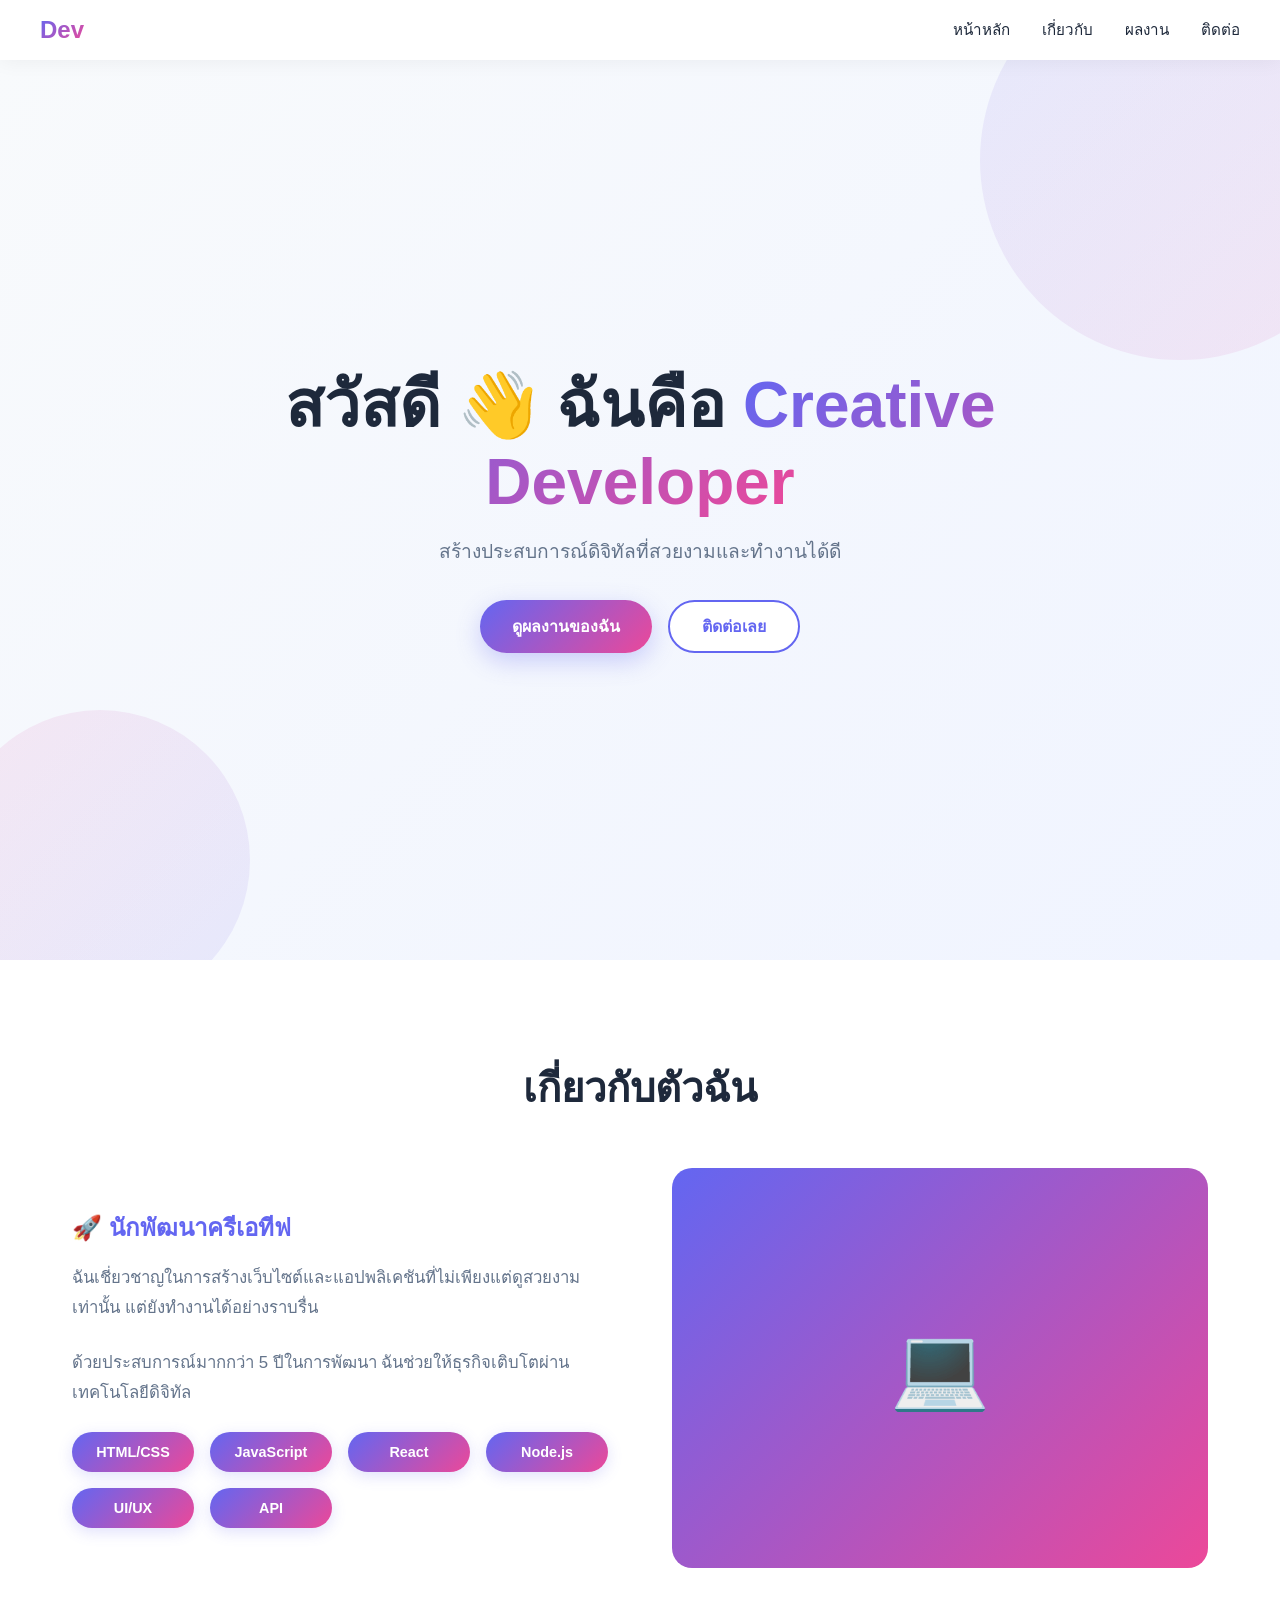
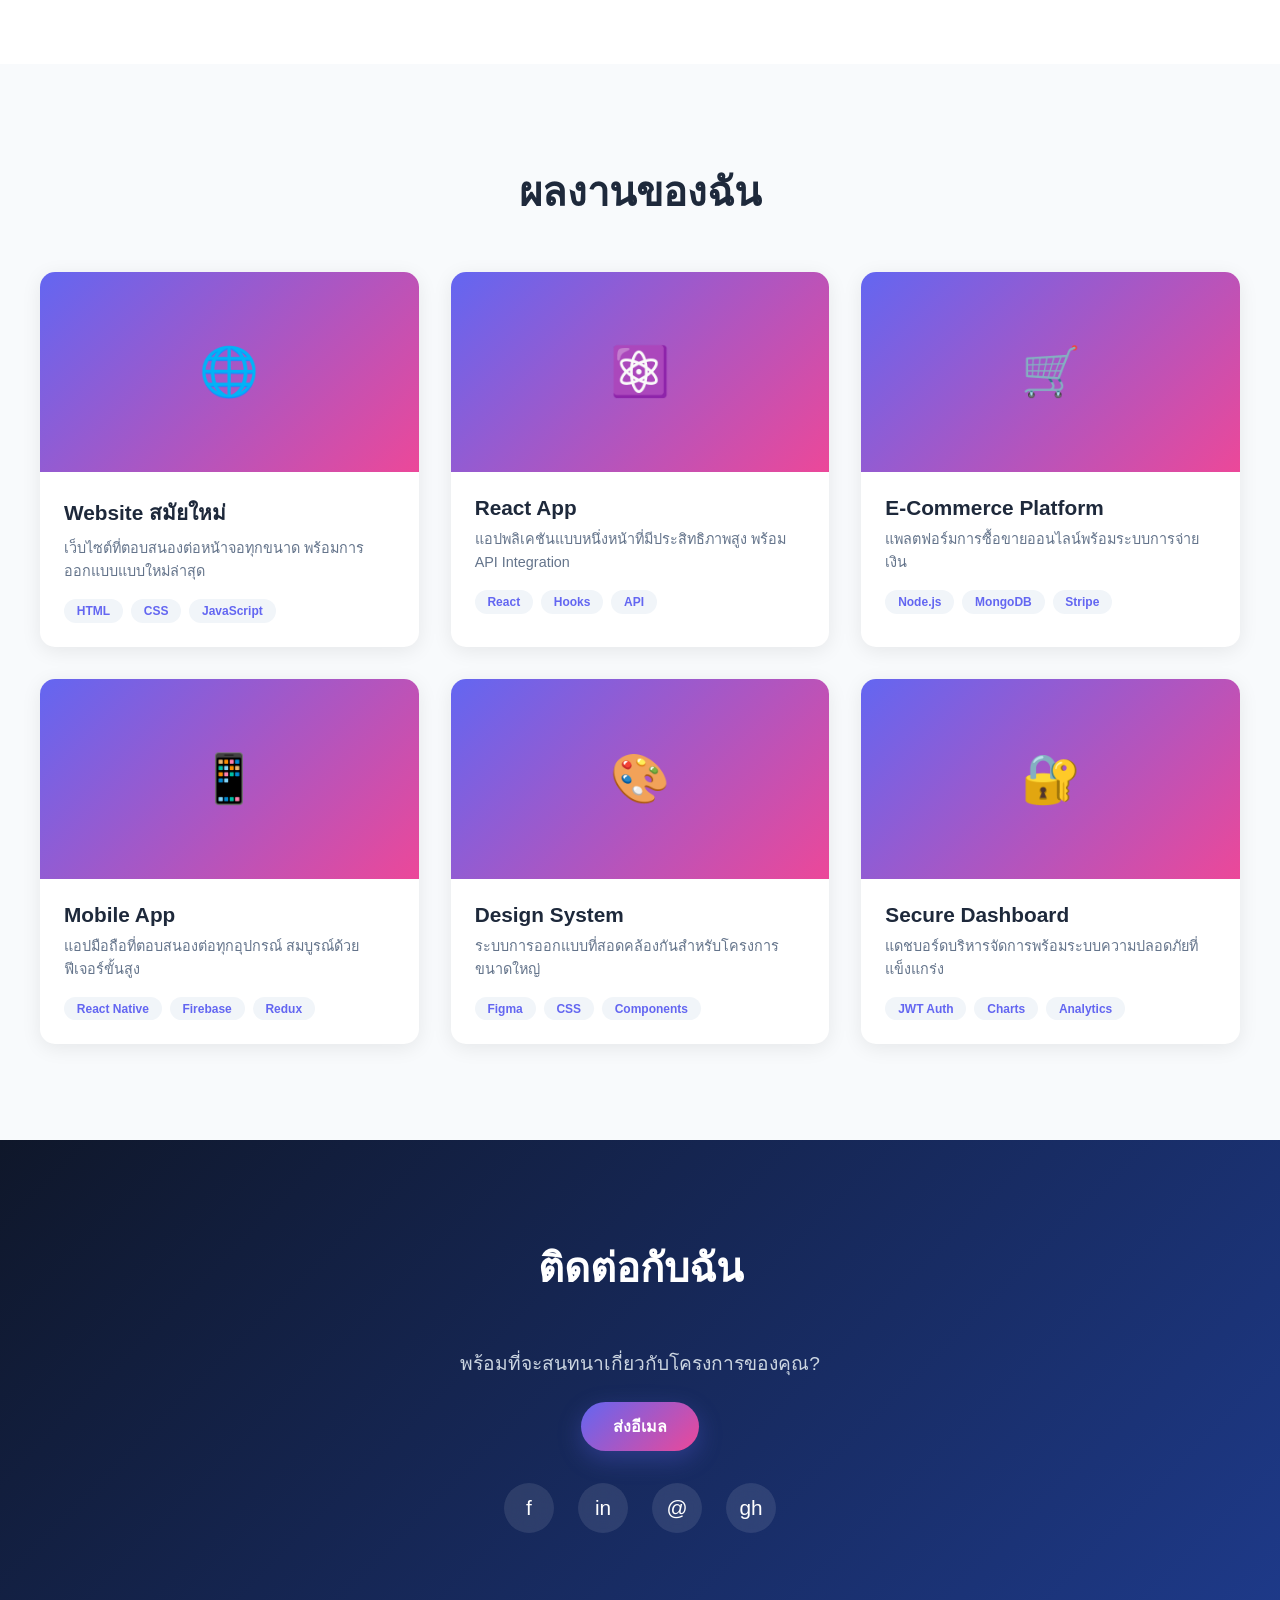
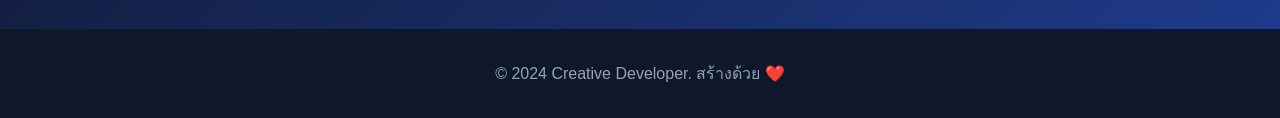
==== index.html @ 754705c6 "Add initial HTML structure for portfolio website" ====
<!DOCTYPE html>
<html lang="th">
<head>
    <meta charset="UTF-8">
    <meta name="viewport" content="width=device-width, initial-scale=1.0">
    <title>Portfolio - Creative Developer</title>
    <style>
        * {
            margin: 0;
            padding: 0;
            box-sizing: border-box;
        }

        :root {
            --primary: #6366f1;
            --secondary: #ec4899;
            --dark: #0f172a;
            --light: #f8fafc;
            --text: #1e293b;
        }

        body {
            font-family: 'Segoe UI', Tahoma, Geneva, Verdana, sans-serif;
            color: var(--text);
            overflow-x: hidden;
        }

        /* Navigation */
        nav {
            position: fixed;
            top: 0;
            width: 100%;
            backdrop-filter: blur(10px);
            background: rgba(255, 255, 255, 0.7);
            z-index: 1000;
            padding: 1rem 2rem;
            box-shadow: 0 2px 20px rgba(0, 0, 0, 0.05);
        }

        nav .container {
            max-width: 1200px;
            margin: 0 auto;
            display: flex;
            justify-content: space-between;
            align-items: center;
        }

        .logo {
            font-size: 1.5rem;
            font-weight: 700;
            background: linear-gradient(135deg, var(--primary), var(--secondary));
            -webkit-background-clip: text;
            -webkit-text-fill-color: transparent;
            background-clip: text;
        }

        .nav-links {
            display: flex;
            gap: 2rem;
            list-style: none;
        }

        .nav-links a {
            text-decoration: none;
            color: var(--text);
            font-size: 0.95rem;
            font-weight: 500;
            transition: color 0.3s;
            position: relative;
        }

        .nav-links a:after {
            content: '';
            position: absolute;
            bottom: -5px;
            left: 0;
            width: 0;
            height: 2px;
            background: var(--primary);
            transition: width 0.3s;
        }

        .nav-links a:hover:after {
            width: 100%;
        }

        .menu-toggle {
            display: none;
            flex-direction: column;
            cursor: pointer;
            gap: 5px;
        }

        .menu-toggle span {
            width: 25px;
            height: 3px;
            background: var(--text);
            border-radius: 2px;
            transition: 0.3s;
        }

        /* Hero Section */
        .hero {
            margin-top: 60px;
            min-height: 100vh;
            display: flex;
            align-items: center;
            justify-content: center;
            background: linear-gradient(135deg, var(--light) 0%, #f0f4ff 100%);
            position: relative;
            overflow: hidden;
        }

        .hero::before {
            content: '';
            position: absolute;
            width: 400px;
            height: 400px;
            background: linear-gradient(135deg, var(--primary), var(--secondary));
            border-radius: 50%;
            top: -100px;
            right: -100px;
            opacity: 0.1;
            animation: float 6s ease-in-out infinite;
        }

        .hero::after {
            content: '';
            position: absolute;
            width: 300px;
            height: 300px;
            background: linear-gradient(135deg, var(--secondary), var(--primary));
            border-radius: 50%;
            bottom: -50px;
            left: -50px;
            opacity: 0.1;
            animation: float 8s ease-in-out infinite reverse;
        }

        .hero-content {
            position: relative;
            z-index: 2;
            text-align: center;
            max-width: 800px;
            padding: 2rem;
        }

        .hero h1 {
            font-size: clamp(2.5rem, 8vw, 4rem);
            line-height: 1.2;
            margin-bottom: 1rem;
            font-weight: 800;
        }

        .gradient-text {
            background: linear-gradient(135deg, var(--primary), var(--secondary));
            -webkit-background-clip: text;
            -webkit-text-fill-color: transparent;
            background-clip: text;
        }

        .hero p {
            font-size: 1.2rem;
            color: #64748b;
            margin-bottom: 2rem;
            line-height: 1.6;
        }

        .cta-buttons {
            display: flex;
            gap: 1rem;
            justify-content: center;
            flex-wrap: wrap;
        }

        .btn {
            padding: 0.75rem 2rem;
            border: none;
            border-radius: 50px;
            font-size: 1rem;
            font-weight: 600;
            cursor: pointer;
            transition: all 0.3s;
            text-decoration: none;
            display: inline-block;
        }

        .btn-primary {
            background: linear-gradient(135deg, var(--primary), var(--secondary));
            color: white;
            box-shadow: 0 8px 25px rgba(99, 102, 241, 0.3);
        }

        .btn-primary:hover {
            transform: translateY(-3px);
            box-shadow: 0 12px 35px rgba(99, 102, 241, 0.4);
        }

        .btn-secondary {
            background: white;
            color: var(--primary);
            border: 2px solid var(--primary);
        }

        .btn-secondary:hover {
            background: var(--primary);
            color: white;
        }

        @keyframes float {
            0%, 100% { transform: translateY(0px); }
            50% { transform: translateY(30px); }
        }

        /* About Section */
        .about {
            padding: 6rem 2rem;
            max-width: 1200px;
            margin: 0 auto;
        }

        .section-title {
            font-size: 2.5rem;
            font-weight: 800;
            margin-bottom: 3rem;
            text-align: center;
        }

        .about-content {
            display: grid;
            grid-template-columns: 1fr 1fr;
            gap: 4rem;
            align-items: center;
        }

        .about-text h3 {
            font-size: 1.5rem;
            color: var(--primary);
            margin-bottom: 1rem;
        }

        .about-text p {
            color: #64748b;
            line-height: 1.8;
            margin-bottom: 1.5rem;
            font-size: 1.05rem;
        }

        .skills-grid {
            display: grid;
            grid-template-columns: repeat(auto-fit, minmax(120px, 1fr));
            gap: 1rem;
        }

        .skill-tag {
            background: linear-gradient(135deg, var(--primary), var(--secondary));
            color: white;
            padding: 0.75rem 1.5rem;
            border-radius: 50px;
            text-align: center;
            font-size: 0.9rem;
            font-weight: 600;
            box-shadow: 0 4px 15px rgba(99, 102, 241, 0.2);
            transition: transform 0.3s;
        }

        .skill-tag:hover {
            transform: translateY(-5px);
        }

        .about-image {
            width: 100%;
            height: 400px;
            background: linear-gradient(135deg, var(--primary), var(--secondary));
            border-radius: 20px;
            display: flex;
            align-items: center;
            justify-content: center;
            color: white;
            font-size: 5rem;
        }

        /* Portfolio Section */
        .portfolio {
            padding: 6rem 2rem;
            background: var(--light);
        }

        .portfolio .max-width {
            max-width: 1200px;
            margin: 0 auto;
        }

        .portfolio-grid {
            display: grid;
            grid-template-columns: repeat(auto-fit, minmax(300px, 1fr));
            gap: 2rem;
            margin-top: 3rem;
        }

        .portfolio-card {
            background: white;
            border-radius: 15px;
            overflow: hidden;
            box-shadow: 0 4px 20px rgba(0, 0, 0, 0.08);
            transition: all 0.3s;
            cursor: pointer;
        }

        .portfolio-card:hover {
            transform: translateY(-10px);
            box-shadow: 0 15px 40px rgba(0, 0, 0, 0.15);
        }

        .portfolio-image {
            width: 100%;
            height: 200px;
            background: linear-gradient(135deg, var(--primary), var(--secondary));
            display: flex;
            align-items: center;
            justify-content: center;
            color: white;
            font-size: 3rem;
            position: relative;
            overflow: hidden;
        }

        .portfolio-image::after {
            content: '';
            position: absolute;
            inset: 0;
            background: rgba(0, 0, 0, 0);
            transition: background 0.3s;
        }

        .portfolio-card:hover .portfolio-image::after {
            background: rgba(0, 0, 0, 0.2);
        }

        .portfolio-content {
            padding: 1.5rem;
        }

        .portfolio-content h3 {
            font-size: 1.3rem;
            margin-bottom: 0.5rem;
            color: var(--text);
        }

        .portfolio-content p {
            color: #64748b;
            font-size: 0.9rem;
            line-height: 1.6;
        }

        .portfolio-tech {
            display: flex;
            gap: 0.5rem;
            margin-top: 1rem;
            flex-wrap: wrap;
        }

        .tech-badge {
            background: #f1f5f9;
            color: var(--primary);
            padding: 0.3rem 0.8rem;
            border-radius: 20px;
            font-size: 0.75rem;
            font-weight: 600;
        }

        /* Contact Section */
        .contact {
            padding: 6rem 2rem;
            text-align: center;
            background: linear-gradient(135deg, var(--dark), #1e3a8a);
            color: white;
        }

        .contact .max-width {
            max-width: 1200px;
            margin: 0 auto;
        }

        .contact p {
            font-size: 1.2rem;
            margin: 1.5rem 0;
            color: #cbd5e1;
        }

        .social-links {
            display: flex;
            justify-content: center;
            gap: 1.5rem;
            margin-top: 2rem;
        }

        .social-link {
            width: 50px;
            height: 50px;
            border-radius: 50%;
            background: rgba(255, 255, 255, 0.1);
            display: flex;
            align-items: center;
            justify-content: center;
            text-decoration: none;
            color: white;
            font-size: 1.3rem;
            transition: all 0.3s;
            backdrop-filter: blur(10px);
        }

        .social-link:hover {
            background: var(--primary);
            transform: translateY(-5px);
        }

        /* Footer */
        footer {
            background: var(--dark);
            color: #94a3b8;
            text-align: center;
            padding: 2rem;
        }

        /* Responsive */
        @media (max-width: 768px) {
            nav {
                padding: 1rem;
            }

            .nav-links {
                display: none;
                position: absolute;
                top: 60px;
                left: 0;
                right: 0;
                flex-direction: column;
                background: white;
                padding: 2rem;
                gap: 1rem;
            }

            .nav-links.active {
                display: flex;
            }

            .menu-toggle {
                display: flex;
            }

            .hero h1 {
                font-size: 2rem;
            }

            .about-content {
                grid-template-columns: 1fr;
            }

            .about-image {
                height: 300px;
            }

            .skills-grid {
                grid-template-columns: repeat(auto-fit, minmax(100px, 1fr));
            }

            .cta-buttons {
                flex-direction: column;
                align-items: center;
            }

            .btn {
                width: 100%;
                max-width: 300px;
            }

            .portfolio-grid {
                grid-template-columns: 1fr;
            }

            .section-title {
                font-size: 1.8rem;
            }
        }
    </style>
</head>
<body>
    <!-- Navigation -->
    <nav>
        <div class="container">
            <div class="logo">Dev</div>
            <ul class="nav-links">
                <li><a href="#home">หน้าหลัก</a></li>
                <li><a href="#about">เกี่ยวกับ</a></li>
                <li><a href="#portfolio">ผลงาน</a></li>
                <li><a href="#contact">ติดต่อ</a></li>
            </ul>
            <div class="menu-toggle">
                <span></span>
                <span></span>
                <span></span>
            </div>
        </div>
    </nav>

    <!-- Hero Section -->
    <section class="hero" id="home">
        <div class="hero-content">
            <h1>สวัสดี 👋 ฉันคือ <span class="gradient-text">Creative Developer</span></h1>
            <p>สร้างประสบการณ์ดิจิทัลที่สวยงามและทำงานได้ดี</p>
            <div class="cta-buttons">
                <button class="btn btn-primary">ดูผลงานของฉัน</button>
                <button class="btn btn-secondary">ติดต่อเลย</button>
            </div>
        </div>
    </section>

    <!-- About Section -->
    <section class="about" id="about">
        <h2 class="section-title">เกี่ยวกับตัวฉัน</h2>
        <div class="about-content">
            <div class="about-text">
                <h3>🚀 นักพัฒนาครีเอทีฟ</h3>
                <p>ฉันเชี่ยวชาญในการสร้างเว็บไซต์และแอปพลิเคชันที่ไม่เพียงแต่ดูสวยงามเท่านั้น แต่ยังทำงานได้อย่างราบรื่น</p>
                <p>ด้วยประสบการณ์มากกว่า 5 ปีในการพัฒนา ฉันช่วยให้ธุรกิจเติบโตผ่านเทคโนโลยีดิจิทัล</p>
                <div class="skills-grid">
                    <span class="skill-tag">HTML/CSS</span>
                    <span class="skill-tag">JavaScript</span>
                    <span class="skill-tag">React</span>
                    <span class="skill-tag">Node.js</span>
                    <span class="skill-tag">UI/UX</span>
                    <span class="skill-tag">API</span>
                </div>
            </div>
            <div class="about-image">💻</div>
        </div>
    </section>

    <!-- Portfolio Section -->
    <section class="portfolio" id="portfolio">
        <div class="max-width">
            <h2 class="section-title">ผลงานของฉัน</h2>
            <div class="portfolio-grid">
                <div class="portfolio-card">
                    <div class="portfolio-image">🌐</div>
                    <div class="portfolio-content">
                        <h3>Website สมัยใหม่</h3>
                        <p>เว็บไซต์ที่ตอบสนองต่อหน้าจอทุกขนาด พร้อมการออกแบบแบบใหม่ล่าสุด</p>
                        <div class="portfolio-tech">
                            <span class="tech-badge">HTML</span>
                            <span class="tech-badge">CSS</span>
                            <span class="tech-badge">JavaScript</span>
                        </div>
                    </div>
                </div>

                <div class="portfolio-card">
                    <div class="portfolio-image">⚛️</div>
                    <div class="portfolio-content">
                        <h3>React App</h3>
                        <p>แอปพลิเคชันแบบหนึ่งหน้าที่มีประสิทธิภาพสูง พร้อม API Integration</p>
                        <div class="portfolio-tech">
                            <span class="tech-badge">React</span>
                            <span class="tech-badge">Hooks</span>
                            <span class="tech-badge">API</span>
                        </div>
                    </div>
                </div>

                <div class="portfolio-card">
                    <div class="portfolio-image">🛒</div>
                    <div class="portfolio-content">
                        <h3>E-Commerce Platform</h3>
                        <p>แพลตฟอร์มการซื้อขายออนไลน์พร้อมระบบการจ่ายเงิน</p>
                        <div class="portfolio-tech">
                            <span class="tech-badge">Node.js</span>
                            <span class="tech-badge">MongoDB</span>
                            <span class="tech-badge">Stripe</span>
                        </div>
                    </div>
                </div>

                <div class="portfolio-card">
                    <div class="portfolio-image">📱</div>
                    <div class="portfolio-content">
                        <h3>Mobile App</h3>
                        <p>แอปมือถือที่ตอบสนองต่อทุกอุปกรณ์ สมบูรณ์ด้วยฟีเจอร์ขั้นสูง</p>
                        <div class="portfolio-tech">
                            <span class="tech-badge">React Native</span>
                            <span class="tech-badge">Firebase</span>
                            <span class="tech-badge">Redux</span>
                        </div>
                    </div>
                </div>

                <div class="portfolio-card">
                    <div class="portfolio-image">🎨</div>
                    <div class="portfolio-content">
                        <h3>Design System</h3>
                        <p>ระบบการออกแบบที่สอดคล้องกันสำหรับโครงการขนาดใหญ่</p>
                        <div class="portfolio-tech">
                            <span class="tech-badge">Figma</span>
                            <span class="tech-badge">CSS</span>
                            <span class="tech-badge">Components</span>
                        </div>
                    </div>
                </div>

                <div class="portfolio-card">
                    <div class="portfolio-image">🔐</div>
                    <div class="portfolio-content">
                        <h3>Secure Dashboard</h3>
                        <p>แดชบอร์ดบริหารจัดการพร้อมระบบความปลอดภัยที่แข็งแกร่ง</p>
                        <div class="portfolio-tech">
                            <span class="tech-badge">JWT Auth</span>
                            <span class="tech-badge">Charts</span>
                            <span class="tech-badge">Analytics</span>
                        </div>
                    </div>
                </div>
            </div>
        </div>
    </section>

    <!-- Contact Section -->
    <section class="contact" id="contact">
        <div class="max-width">
            <h2 class="section-title" style="color: white;">ติดต่อกับฉัน</h2>
            <p>พร้อมที่จะสนทนาเกี่ยวกับโครงการของคุณ?</p>
            <button class="btn btn-primary">ส่งอีเมล</button>
            <div class="social-links">
                <a href="#" class="social-link">f</a>
                <a href="#" class="social-link">in</a>
                <a href="#" class="social-link">@</a>
                <a href="#" class="social-link">gh</a>
            </div>
        </div>
    </section>

    <!-- Footer -->
    <footer>
        <p>&copy; 2024 Creative Developer. สร้างด้วย ❤️</p>
    </footer>

    <script>
        const menuToggle = document.querySelector('.menu-toggle');
        const navLinks = document.querySelector('.nav-links');

        menuToggle.addEventListener('click', () => {
            navLinks.classList.toggle('active');
        });

        // Close menu when link clicked
        document.querySelectorAll('.nav-links a').forEach(link => {
            link.addEventListener('click', () => {
                navLinks.classList.remove('active');
            });
        });

        // Smooth scroll
        document.querySelectorAll('a[href^="#"]').forEach(anchor => {
            anchor.addEventListener('click', function (e) {
                e.preventDefault();
                const target = document.querySelector(this.getAttribute('href'));
                if (target) {
                    target.scrollIntoView({ behavior: 'smooth' });
                }
            });
        });

        // Add animation on scroll
        const observerOptions = {
            threshold: 0.1,
            rootMargin: '0px 0px -100px 0px'
        };

        const observer = new IntersectionObserver(function(entries) {
            entries.forEach(entry => {
                if (entry.isIntersecting) {
                    entry.target.style.opacity = '1';
                    entry.target.style.transform = 'translateY(0)';
                }
            });
        }, observerOptions);

        document.querySelectorAll('.portfolio-card, .skill-tag').forEach(el => {
            el.style.opacity = '0';
            el.style.transform = 'translateY(20px)';
            el.style.transition = 'opacity 0.6s ease, transform 0.6s ease';
            observer.observe(el);
        });
    </script>
</body>
</html>
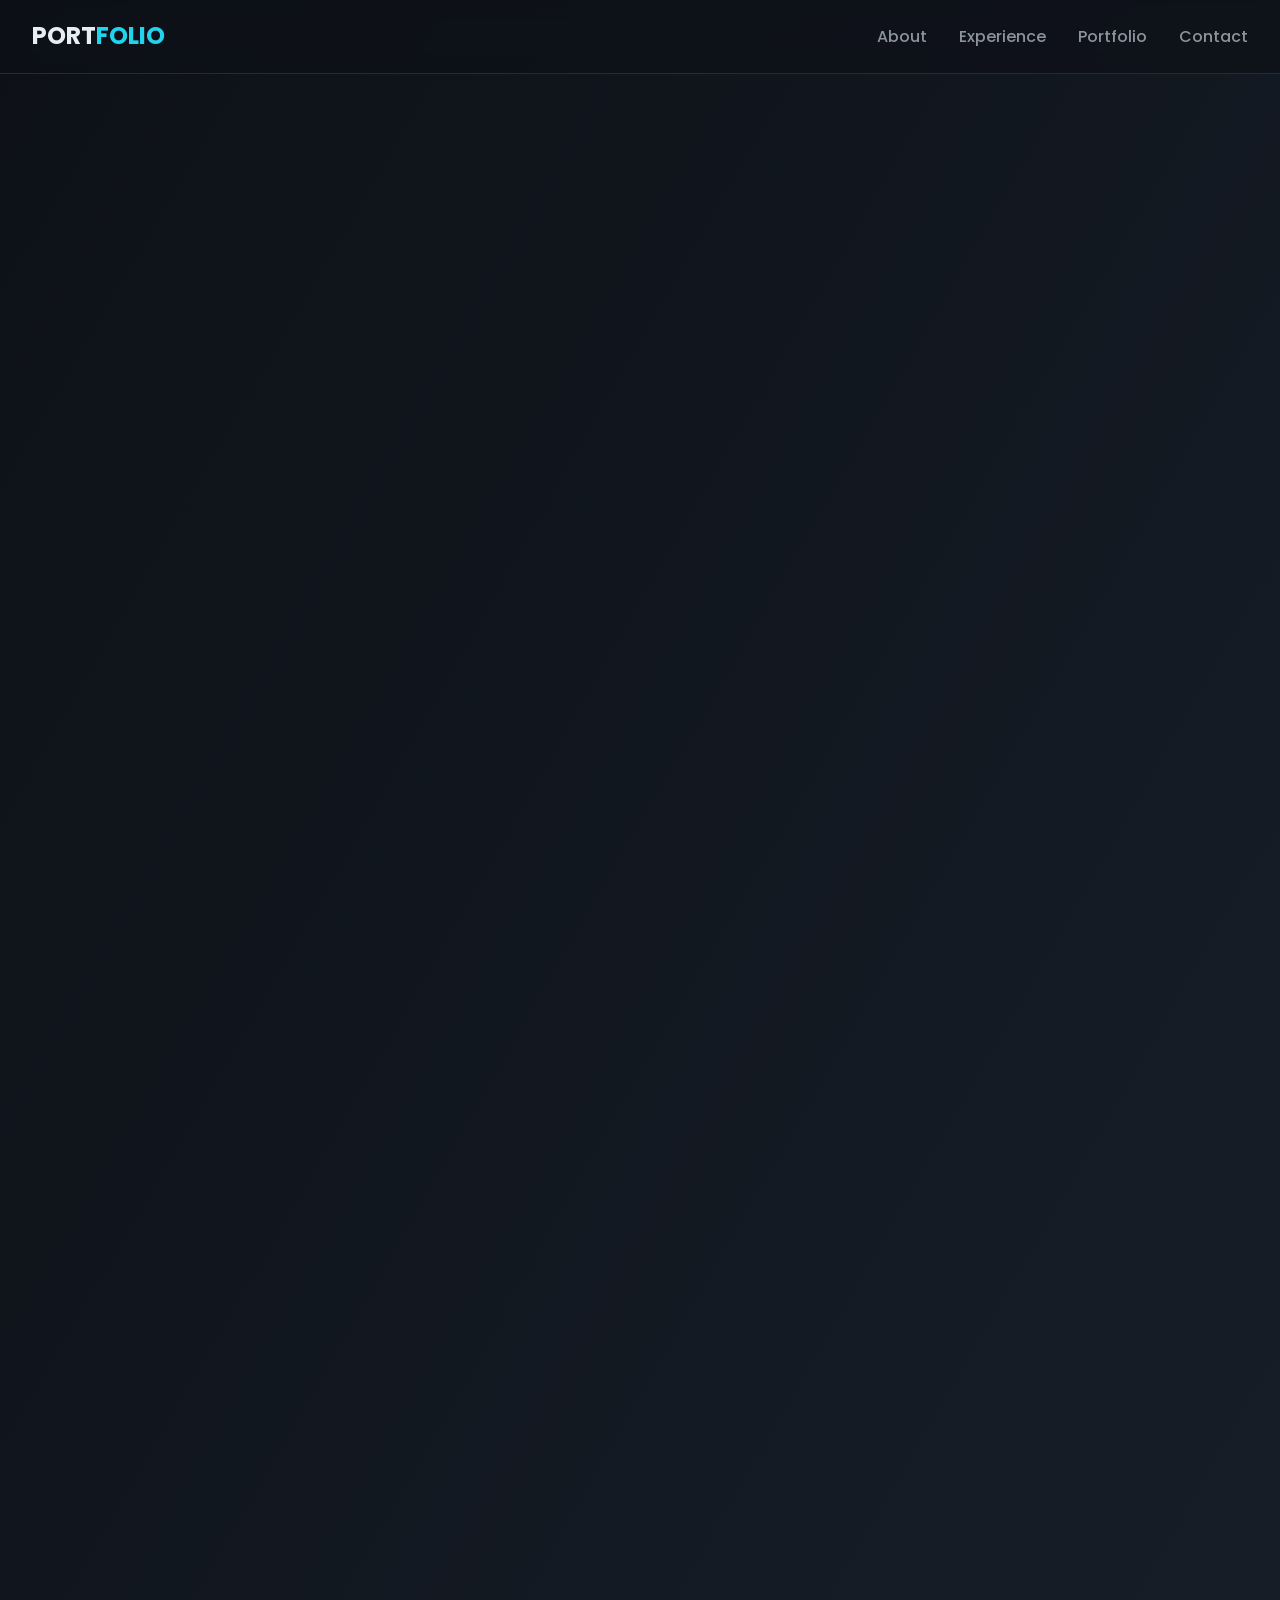
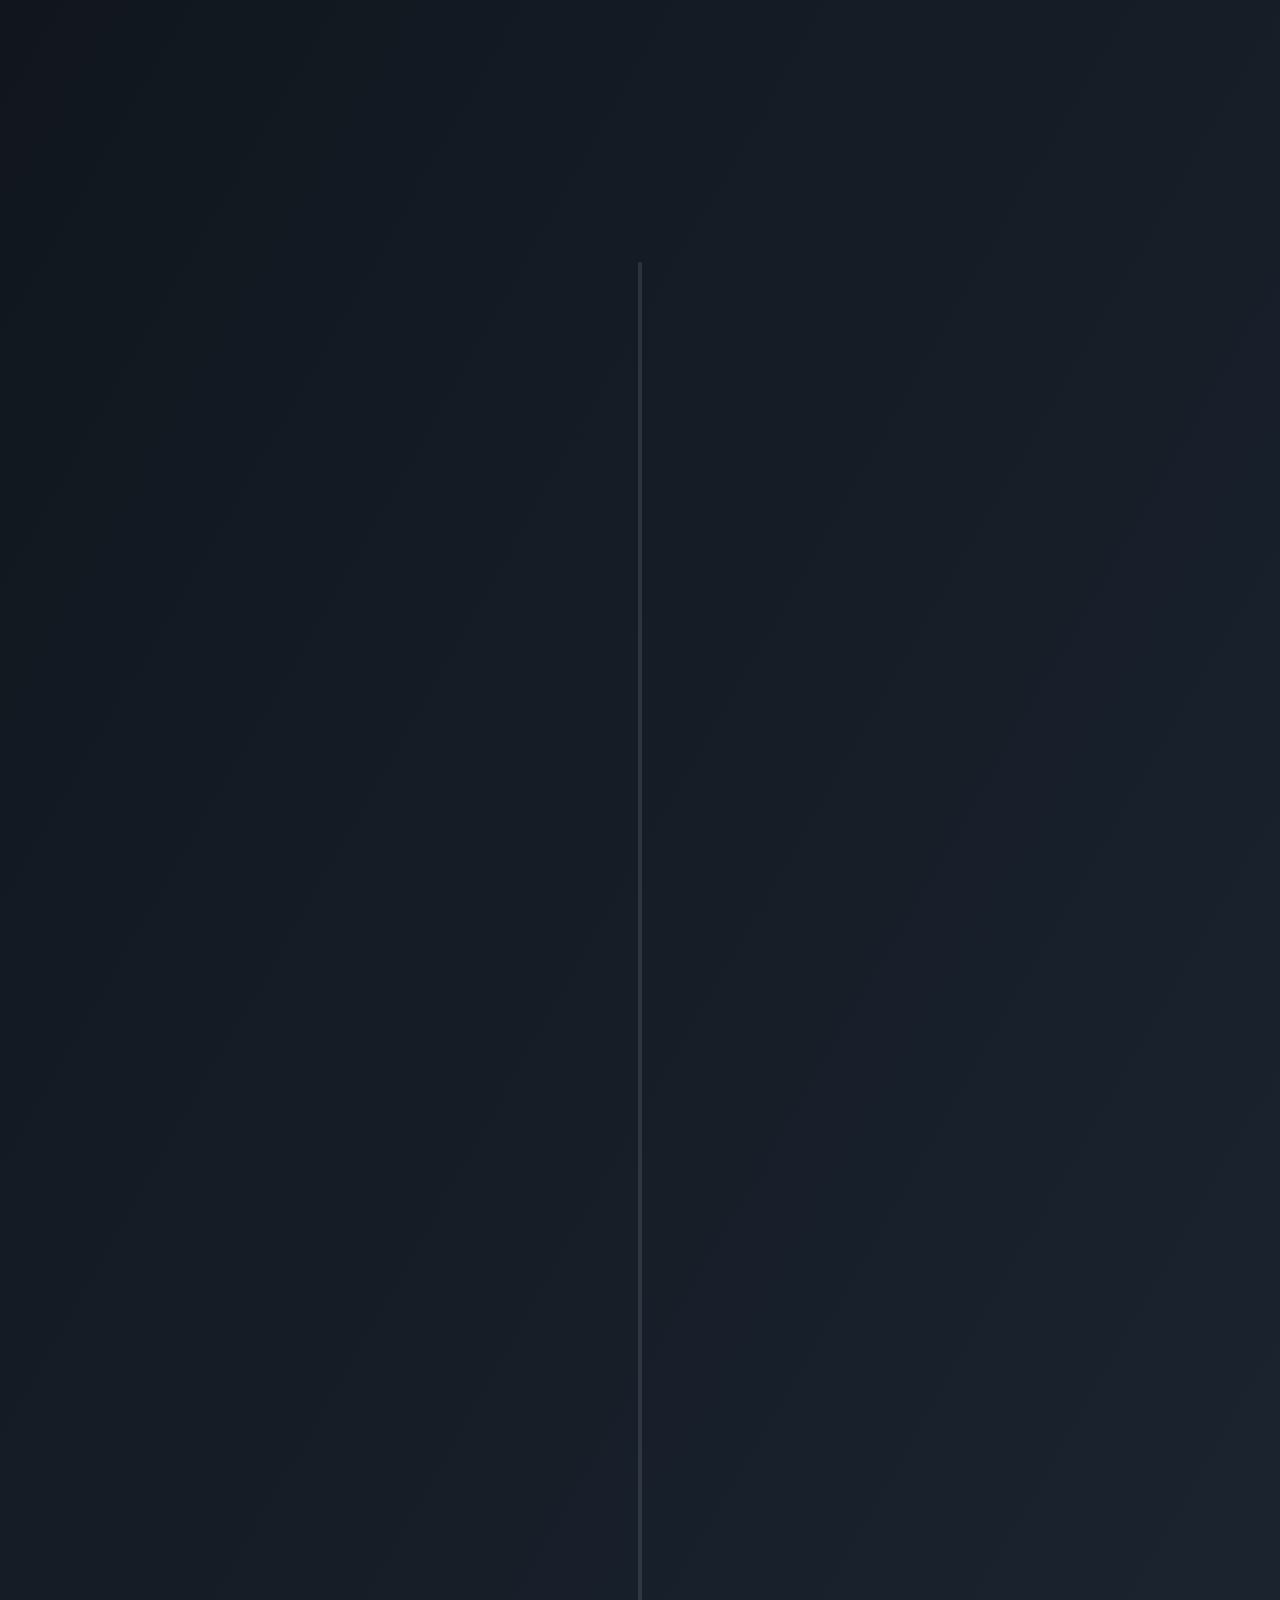
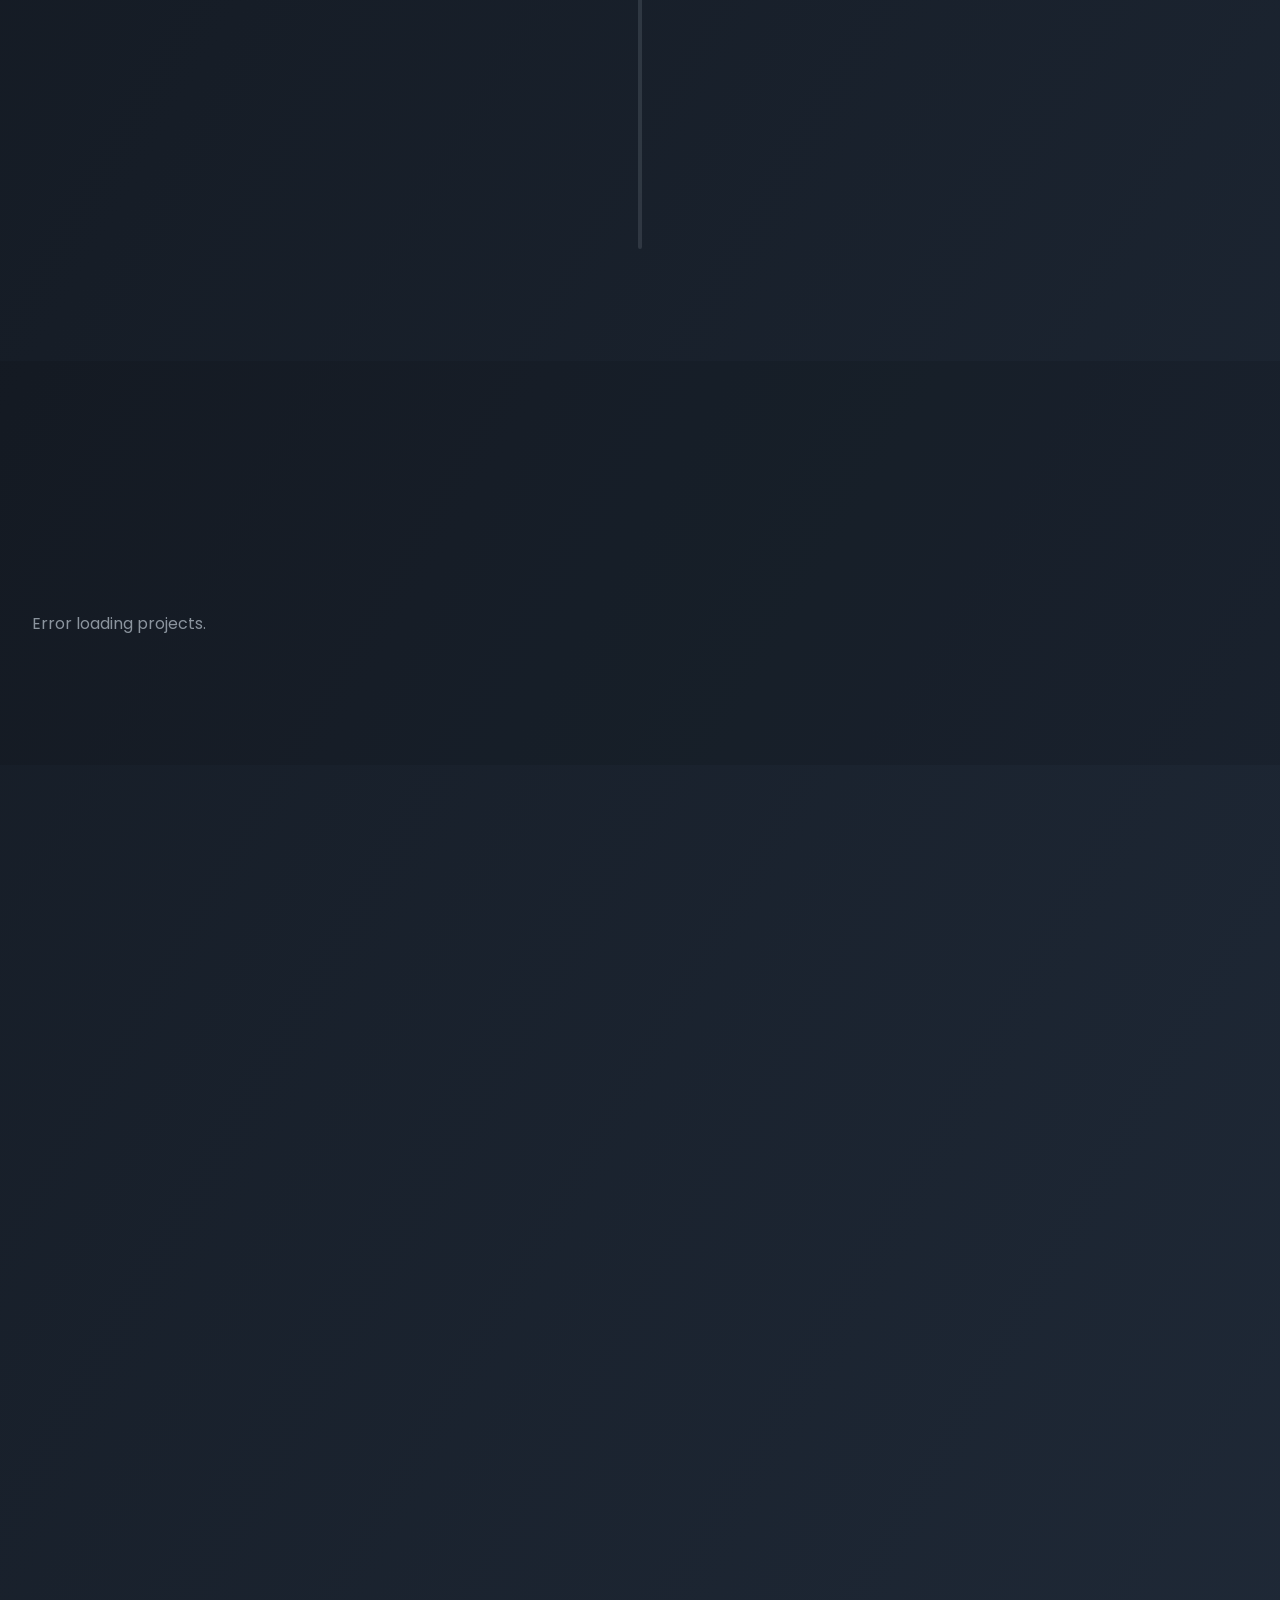
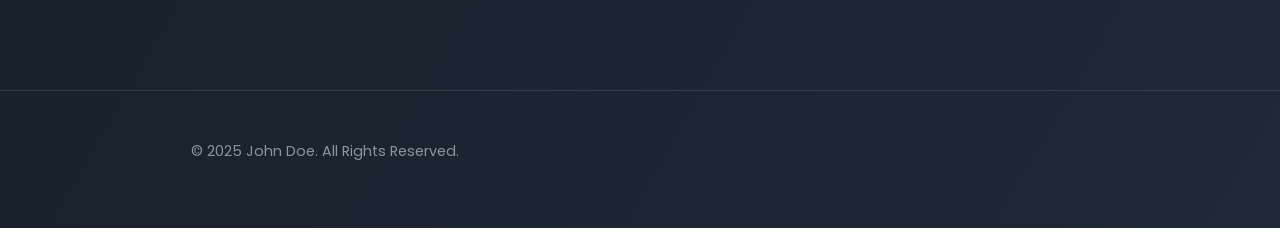
==== commit a060d7cc: "Update print statement from 'Hello' to 'Goodbye'" ====
--- a/index.html
+++ b/index.html
@@ -1,695 +1,983 @@
 <!DOCTYPE html>
-<html lang="th">
+<html lang="en">
+
 <head>
     <meta charset="UTF-8">
     <meta name="viewport" content="width=device-width, initial-scale=1.0">
-    <title>Portfolio - Creative Developer</title>
+    <title>My Portfolio | Advanced</title>
+    <link rel="preconnect" href="https://fonts.googleapis.com">
+    <link rel="preconnect" href="https://fonts.gstatic.com" crossorigin>
+    <link href="https://fonts.googleapis.com/css2?family=Poppins:wght@300;400;500;600;700&display=swap"
+        rel="stylesheet">
+
     <style>
-        * {
+        /* --- CSS Variables for Modern Dark Theme --- */
+        :root {
+            --color-background: #0d1117;
+            --color-text: #e6edf3;
+            --color-primary: #22d3ee;
+            /* Vibrant Cyan */
+            --color-primary-glow: rgba(34, 211, 238, 0.3);
+            --color-secondary: #8b949e;
+            --color-card-bg: rgba(31, 41, 55, 0.4);
+            --color-border: rgba(139, 148, 158, 0.2);
+            --color-shadow: rgba(0, 0, 0, 0.2);
+            --font-family: 'Poppins', sans-serif;
+            --border-radius: 16px;
+            --transition-speed: 0.4s;
+        }
+
+        /* --- Keyframes for Animations --- */
+        @keyframes background-pan {
+            0% {
+                background-position: 0% 50%;
+            }
+
+            50% {
+                background-position: 100% 50%;
+            }
+
+            100% {
+                background-position: 0% 50%;
+            }
+        }
+
+        /* --- Base & Reset --- */
+        *,
+        *::before,
+        *::after {
+            box-sizing: border-box;
             margin: 0;
             padding: 0;
-            box-sizing: border-box;
-        }
-
-        :root {
-            --primary: #6366f1;
-            --secondary: #ec4899;
-            --dark: #0f172a;
-            --light: #f8fafc;
-            --text: #1e293b;
+        }
+
+        html {
+            scroll-behavior: smooth;
         }
 
         body {
-            font-family: 'Segoe UI', Tahoma, Geneva, Verdana, sans-serif;
-            color: var(--text);
-            overflow-x: hidden;
-        }
-
-        /* Navigation */
-        nav {
+            font-family: var(--font-family);
+            background: linear-gradient(300deg, #0d1117, #1f2937, #0d1117);
+            background-size: 200% 200%;
+            animation: background-pan 15s ease infinite;
+            color: var(--color-text);
+            line-height: 1.7;
+        }
+
+        /* --- Layout & Containers --- */
+        .container {
+            max-width: 1280px;
+            margin: 0 auto;
+            padding: 0 2rem;
+        }
+
+        section {
+            padding: 7rem 0;
+            overflow: hidden;
+        }
+
+        /* --- Typography --- */
+        h1,
+        h2,
+        h3 {
+            font-weight: 700;
+            line-height: 1.2;
+            margin-bottom: 1.5rem;
+            letter-spacing: -1px;
+        }
+
+        h1 {
+            font-size: clamp(2.5rem, 5vw, 4.5rem);
+            text-shadow: 0 0 30px var(--color-primary-glow);
+        }
+
+        h2 {
+            font-size: clamp(2rem, 4vw, 3rem);
+            text-align: center;
+            margin-bottom: 5rem;
+        }
+
+        h3 {
+            font-size: 1.4rem;
+            color: var(--color-text);
+        }
+
+        p {
+            margin-bottom: 1rem;
+            color: var(--color-secondary);
+            max-width: 65ch;
+        }
+
+        .section-subtitle {
+            text-align: center;
+            max-width: 600px;
+            margin: -4rem auto 5rem;
+            color: var(--color-secondary);
+        }
+
+        /* --- Navigation Bar --- */
+        .main-nav {
             position: fixed;
             top: 0;
+            left: 0;
             width: 100%;
+            z-index: 100;
+            padding: 1rem 0;
+            background: rgba(13, 17, 23, 0.7);
             backdrop-filter: blur(10px);
-            background: rgba(255, 255, 255, 0.7);
-            z-index: 1000;
-            padding: 1rem 2rem;
-            box-shadow: 0 2px 20px rgba(0, 0, 0, 0.05);
-        }
-
-        nav .container {
-            max-width: 1200px;
-            margin: 0 auto;
+            border-bottom: 1px solid var(--color-border);
+            transition: all var(--transition-speed) ease;
+        }
+
+        .nav-container {
             display: flex;
             justify-content: space-between;
             align-items: center;
-        }
-
-        .logo {
+            max-width: 1280px;
+            margin: 0 auto;
+            padding: 0 2rem;
+        }
+
+        .nav-logo {
+            font-weight: 700;
             font-size: 1.5rem;
-            font-weight: 700;
-            background: linear-gradient(135deg, var(--primary), var(--secondary));
-            -webkit-background-clip: text;
-            -webkit-text-fill-color: transparent;
-            background-clip: text;
+            color: var(--color-text);
+            text-decoration: none;
+        }
+
+        .nav-logo span {
+            color: var(--color-primary);
         }
 
         .nav-links {
             display: flex;
+            list-style: none;
             gap: 2rem;
-            list-style: none;
         }
 
         .nav-links a {
+            color: var(--color-secondary);
             text-decoration: none;
-            color: var(--text);
-            font-size: 0.95rem;
             font-weight: 500;
-            transition: color 0.3s;
             position: relative;
-        }
-
-        .nav-links a:after {
+            transition: color var(--transition-speed) ease;
+        }
+
+        .nav-links a:hover,
+        .nav-links a.active {
+            color: var(--color-primary);
+        }
+
+        .nav-links a::after {
             content: '';
             position: absolute;
             bottom: -5px;
             left: 0;
+            width: 100%;
+            height: 2px;
+            background: var(--color-primary);
+            transform: scaleX(0);
+            transform-origin: right;
+            transition: transform var(--transition-speed) cubic-bezier(0.25, 1, 0.5, 1);
+        }
+
+        .nav-links a.active::after,
+        .nav-links a:hover::after {
+            transform: scaleX(1);
+            transform-origin: left;
+        }
+
+        /* --- Hero Section --- */
+        #hero {
+            padding-top: 12rem;
+            text-align: center;
+            display: flex;
+            flex-direction: column;
+            align-items: center;
+            min-height: 100vh;
+        }
+
+        #hero h1 {
+            color: var(--color-text);
+        }
+
+        #hero h1 span {
+            color: var(--color-primary);
+        }
+
+        #hero .subtitle {
+            font-size: 1.25rem;
+            max-width: 600px;
+            margin: 0 auto;
+            font-weight: 300;
+        }
+
+        /* --- About Section --- */
+        .about-content {
+            display: grid;
+            grid-template-columns: 1fr 2fr;
+            align-items: center;
+            gap: 4rem;
+        }
+
+        .about-image {
+            width: 100%;
+            max-width: 300px;
+            height: 300px;
+            border-radius: 50%;
+            object-fit: cover;
+            border: 5px solid var(--color-border);
+            box-shadow: 0 0 40px var(--color-primary-glow);
+            justify-self: center;
+        }
+
+        .skills-list {
+            margin-top: 2rem;
+            display: flex;
+            flex-wrap: wrap;
+            gap: 1rem;
+        }
+
+        .skill-item {
+            display: flex;
+            align-items: center;
+            gap: 0.5rem;
+            background: var(--color-card-bg);
+            padding: 0.5rem 1rem;
+            border-radius: var(--border-radius);
+            border: 1px solid var(--color-border);
+            font-weight: 500;
+        }
+
+        .skill-item svg {
+            width: 20px;
+            height: 20px;
+            color: var(--color-primary);
+        }
+
+        /* --- Experience Timeline --- */
+        .timeline {
+            position: relative;
+            max-width: 800px;
+            margin: 0 auto;
+        }
+
+        .timeline::after {
+            content: '';
+            position: absolute;
+            width: 4px;
+            background-color: var(--color-border);
+            top: 0;
+            bottom: 0;
+            left: 50%;
+            margin-left: -2px;
+            border-radius: 2px;
+        }
+
+        .timeline-item {
+            padding: 1rem 3rem;
+            position: relative;
+            background-color: inherit;
+            width: 50%;
+        }
+
+        .timeline-item::after {
+            content: '';
+            position: absolute;
+            width: 20px;
+            height: 20px;
+            right: -10px;
+            background-color: var(--color-background);
+            border: 4px solid var(--color-primary);
+            top: 25px;
+            border-radius: 50%;
+            z-index: 1;
+            transition: all var(--transition-speed);
+        }
+
+        .timeline-item.left {
+            left: 0;
+        }
+
+        .timeline-item.right {
+            left: 50%;
+        }
+
+        .timeline-item.left::before {
+            content: " ";
+            height: 0;
+            position: absolute;
+            top: 30px;
             width: 0;
-            height: 2px;
-            background: var(--primary);
-            transition: width 0.3s;
-        }
-
-        .nav-links a:hover:after {
+            z-index: 1;
+            right: 20px;
+            border: medium solid var(--color-border);
+            border-width: 10px 0 10px 10px;
+            border-color: transparent transparent transparent var(--color-border);
+        }
+
+        .timeline-item.right::before {
+            content: " ";
+            height: 0;
+            position: absolute;
+            top: 30px;
+            width: 0;
+            z-index: 1;
+            left: 20px;
+            border: medium solid var(--color-border);
+            border-width: 10px 10px 10px 0;
+            border-color: transparent var(--color-border) transparent transparent;
+        }
+
+        .timeline-item.right::after {
+            left: -10px;
+        }
+
+        .timeline-content {
+            padding: 2rem;
+            background: var(--color-card-bg);
+            border: 1px solid var(--color-border);
+            position: relative;
+            border-radius: var(--border-radius);
+            backdrop-filter: blur(10px);
+            transition: all var(--transition-speed);
+        }
+
+        .timeline-item:hover .timeline-content {
+            border-color: var(--color-primary);
+            box-shadow: 0 0 30px var(--color-primary-glow);
+        }
+
+        .timeline-item:hover::after {
+            background-color: var(--color-primary);
+        }
+
+        .timeline-date {
+            font-weight: 600;
+            color: var(--color-primary);
+            margin-bottom: 0.5rem;
+        }
+
+        /* --- Portfolio Section --- */
+        #portfolio {
+            background-color: rgba(0, 0, 0, 0.1);
+        }
+
+        .portfolio-grid {
+            display: grid;
+            grid-template-columns: repeat(auto-fit, minmax(340px, 1fr));
+            gap: 2.5rem;
+        }
+
+        .portfolio-card {
+            background: var(--color-card-bg);
+            border-radius: var(--border-radius);
+            border: 1px solid var(--color-border);
+            backdrop-filter: blur(10px);
+            -webkit-backdrop-filter: blur(10px);
+            box-shadow: 0 8px 32px 0 var(--color-shadow);
+            overflow: hidden;
+            cursor: pointer;
+            transition: transform var(--transition-speed) ease, box-shadow var(--transition-speed) ease, border-color var(--transition-speed) ease;
+        }
+
+        .portfolio-card:hover {
+            transform: translateY(-10px);
+            border-color: var(--color-primary);
+            box-shadow: 0 0 40px var(--color-primary-glow);
+        }
+
+        .card-image img {
             width: 100%;
-        }
-
-        .menu-toggle {
-            display: none;
-            flex-direction: column;
+            height: 240px;
+            object-fit: cover;
+            display: block;
+            transition: transform var(--transition-speed) ease;
+        }
+
+        .portfolio-card:hover .card-image img {
+            transform: scale(1.05);
+        }
+
+        .card-content {
+            padding: 1.5rem;
+        }
+
+        .card-content h3 {
+            font-size: 1.25rem;
+            margin-bottom: 0.5rem;
+        }
+
+        .card-category {
+            font-size: 0.9rem;
+            font-weight: 500;
+            color: var(--color-primary);
+            text-transform: uppercase;
+            letter-spacing: 1px;
+        }
+
+        /* --- Contact Section --- */
+        .contact-container {
+            max-width: 800px;
+            margin: 0 auto;
+            background: var(--color-card-bg);
+            padding: 3rem;
+            border-radius: var(--border-radius);
+            border: 1px solid var(--color-border);
+        }
+
+        .contact-form {
+            display: grid;
+            gap: 1.5rem;
+        }
+
+        .form-group {
+            position: relative;
+        }
+
+        .form-input {
+            width: 100%;
+            padding: 1rem;
+            background: rgba(13, 17, 23, 0.5);
+            border: 1px solid var(--color-border);
+            border-radius: 10px;
+            color: var(--color-text);
+            font-size: 1rem;
+            transition: border-color var(--transition-speed);
+        }
+
+        .form-input:focus {
+            outline: none;
+            border-color: var(--color-primary);
+        }
+
+        .submit-btn {
+            background: var(--color-primary);
+            color: var(--color-background);
+            padding: 1rem 2rem;
+            border-radius: 30px;
+            text-decoration: none;
+            font-weight: 600;
+            transition: all var(--transition-speed);
+            box-shadow: 0 0 20px var(--color-primary-glow);
+            border: none;
             cursor: pointer;
-            gap: 5px;
-        }
-
-        .menu-toggle span {
-            width: 25px;
-            height: 3px;
-            background: var(--text);
-            border-radius: 2px;
-            transition: 0.3s;
-        }
-
-        /* Hero Section */
-        .hero {
-            margin-top: 60px;
-            min-height: 100vh;
+            font-size: 1rem;
+        }
+
+        .submit-btn:hover {
+            transform: translateY(-3px);
+            box-shadow: 0 5px 30px var(--color-primary-glow);
+        }
+
+        /* --- Footer & Modal (styles mostly reused/unchanged) --- */
+        footer {
+            text-align: center;
+            padding: 3rem 0;
+            border-top: 1px solid var(--color-border);
+            margin-top: 4rem;
+            font-size: 0.9rem;
+            color: var(--color-secondary);
+        }
+
+        .modal {
+            position: fixed;
+            top: 0;
+            left: 0;
+            width: 100%;
+            height: 100%;
+            background-color: rgba(13, 17, 23, 0.7);
+            backdrop-filter: blur(8px);
             display: flex;
             align-items: center;
             justify-content: center;
-            background: linear-gradient(135deg, var(--light) 0%, #f0f4ff 100%);
+            opacity: 0;
+            visibility: hidden;
+            transition: opacity var(--transition-speed) ease, visibility 0s var(--transition-speed);
+            z-index: 1000;
+        }
+
+        .modal.active {
+            opacity: 1;
+            visibility: visible;
+            transition-delay: 0s;
+        }
+
+        .modal-content {
+            background: var(--color-card-bg);
+            border: 1px solid var(--color-border);
+            border-radius: var(--border-radius);
+            width: 90%;
+            /* max-width: 950px;
+            max-height: 90vh; */
+            overflow-y: auto;
             position: relative;
-            overflow: hidden;
-        }
-
-        .hero::before {
-            content: '';
+            padding: 2.5rem;
+            transform: scale(0.95);
+            transition: transform var(--transition-speed) cubic-bezier(0.25, 1, 0.5, 1);
+        }
+
+        .modal.active .modal-content {
+            transform: scale(1);
+        }
+
+        .modal-close {
             position: absolute;
-            width: 400px;
-            height: 400px;
-            background: linear-gradient(135deg, var(--primary), var(--secondary));
-            border-radius: 50%;
-            top: -100px;
-            right: -100px;
-            opacity: 0.1;
-            animation: float 6s ease-in-out infinite;
-        }
-
-        .hero::after {
-            content: '';
-            position: absolute;
-            width: 300px;
-            height: 300px;
-            background: linear-gradient(135deg, var(--secondary), var(--primary));
-            border-radius: 50%;
-            bottom: -50px;
-            left: -50px;
-            opacity: 0.1;
-            animation: float 8s ease-in-out infinite reverse;
-        }
-
-        .hero-content {
-            position: relative;
-            z-index: 2;
-            text-align: center;
-            max-width: 800px;
-            padding: 2rem;
-        }
-
-        .hero h1 {
-            font-size: clamp(2.5rem, 8vw, 4rem);
-            line-height: 1.2;
+            top: 1.5rem;
+            right: 1.5rem;
+            font-size: 2rem;
+            font-weight: 400;
+            color: var(--color-secondary);
+            cursor: pointer;
+            line-height: 1;
+            transition: color var(--transition-speed) ease, transform var(--transition-speed) ease;
+        }
+
+        .modal-close:hover {
+            color: var(--color-text);
+            transform: rotate(90deg);
+        }
+
+        .modal-body {
+            display: grid;
+            grid-template-columns: 1.2fr 1fr;
+            gap: 2.5rem;
+        }
+
+        .modal-main-image {
+            width: 100%;
+            border-radius: var(--border-radius);
             margin-bottom: 1rem;
-            font-weight: 800;
-        }
-
-        .gradient-text {
-            background: linear-gradient(135deg, var(--primary), var(--secondary));
-            -webkit-background-clip: text;
-            -webkit-text-fill-color: transparent;
-            background-clip: text;
-        }
-
-        .hero p {
-            font-size: 1.2rem;
-            color: #64748b;
-            margin-bottom: 2rem;
-            line-height: 1.6;
-        }
-
-        .cta-buttons {
+            border: 1px solid var(--color-border);
+        }
+
+        .modal-gallery {
+            display: grid;
+            grid-template-columns: repeat(auto-fill, minmax(70px, 1fr));
+            gap: 0.75rem;
+        }
+
+        .modal-gallery img {
+            width: 100%;
+            height: 60px;
+            object-fit: cover;
+            border-radius: 8px;
+            cursor: pointer;
+            border: 2px solid transparent;
+            opacity: 0.7;
+            transition: all var(--transition-speed);
+        }
+
+        .modal-gallery img.selected,
+        .modal-gallery img:hover {
+            border-color: var(--color-primary);
+            opacity: 1;
+            transform: scale(1.05);
+        }
+
+        #modal-technologies {
             display: flex;
-            gap: 1rem;
-            justify-content: center;
             flex-wrap: wrap;
-        }
-
-        .btn {
+            gap: 0.75rem;
+            margin: 1.5rem 0;
+        }
+
+        .tech-tag {
+            background-color: rgba(34, 211, 238, 0.1);
+            color: var(--color-primary);
+            padding: 0.4rem 0.8rem;
+            border-radius: 20px;
+            font-size: 0.85rem;
+            font-weight: 500;
+        }
+
+        .modal-link {
+            display: inline-block;
+            background: var(--color-primary);
+            color: var(--color-background);
             padding: 0.75rem 2rem;
-            border: none;
-            border-radius: 50px;
-            font-size: 1rem;
+            border-radius: 30px;
+            text-decoration: none;
             font-weight: 600;
-            cursor: pointer;
-            transition: all 0.3s;
-            text-decoration: none;
-            display: inline-block;
-        }
-
-        .btn-primary {
-            background: linear-gradient(135deg, var(--primary), var(--secondary));
-            color: white;
-            box-shadow: 0 8px 25px rgba(99, 102, 241, 0.3);
-        }
-
-        .btn-primary:hover {
+            transition: all var(--transition-speed);
+            box-shadow: 0 0 20px var(--color-primary-glow);
+        }
+
+        .modal-link:hover {
             transform: translateY(-3px);
-            box-shadow: 0 12px 35px rgba(99, 102, 241, 0.4);
-        }
-
-        .btn-secondary {
-            background: white;
-            color: var(--primary);
-            border: 2px solid var(--primary);
-        }
-
-        .btn-secondary:hover {
-            background: var(--primary);
-            color: white;
-        }
-
-        @keyframes float {
-            0%, 100% { transform: translateY(0px); }
-            50% { transform: translateY(30px); }
-        }
-
-        /* About Section */
-        .about {
-            padding: 6rem 2rem;
-            max-width: 1200px;
-            margin: 0 auto;
-        }
-
-        .section-title {
-            font-size: 2.5rem;
-            font-weight: 800;
-            margin-bottom: 3rem;
-            text-align: center;
-        }
-
-        .about-content {
-            display: grid;
-            grid-template-columns: 1fr 1fr;
-            gap: 4rem;
-            align-items: center;
-        }
-
-        .about-text h3 {
-            font-size: 1.5rem;
-            color: var(--primary);
-            margin-bottom: 1rem;
-        }
-
-        .about-text p {
-            color: #64748b;
-            line-height: 1.8;
-            margin-bottom: 1.5rem;
-            font-size: 1.05rem;
-        }
-
-        .skills-grid {
-            display: grid;
-            grid-template-columns: repeat(auto-fit, minmax(120px, 1fr));
-            gap: 1rem;
-        }
-
-        .skill-tag {
-            background: linear-gradient(135deg, var(--primary), var(--secondary));
-            color: white;
-            padding: 0.75rem 1.5rem;
-            border-radius: 50px;
-            text-align: center;
-            font-size: 0.9rem;
-            font-weight: 600;
-            box-shadow: 0 4px 15px rgba(99, 102, 241, 0.2);
-            transition: transform 0.3s;
-        }
-
-        .skill-tag:hover {
-            transform: translateY(-5px);
-        }
-
-        .about-image {
-            width: 100%;
-            height: 400px;
-            background: linear-gradient(135deg, var(--primary), var(--secondary));
-            border-radius: 20px;
-            display: flex;
-            align-items: center;
-            justify-content: center;
-            color: white;
-            font-size: 5rem;
-        }
-
-        /* Portfolio Section */
-        .portfolio {
-            padding: 6rem 2rem;
-            background: var(--light);
-        }
-
-        .portfolio .max-width {
-            max-width: 1200px;
-            margin: 0 auto;
-        }
-
-        .portfolio-grid {
-            display: grid;
-            grid-template-columns: repeat(auto-fit, minmax(300px, 1fr));
-            gap: 2rem;
-            margin-top: 3rem;
-        }
-
-        .portfolio-card {
-            background: white;
-            border-radius: 15px;
-            overflow: hidden;
-            box-shadow: 0 4px 20px rgba(0, 0, 0, 0.08);
-            transition: all 0.3s;
-            cursor: pointer;
-        }
-
-        .portfolio-card:hover {
-            transform: translateY(-10px);
-            box-shadow: 0 15px 40px rgba(0, 0, 0, 0.15);
-        }
-
-        .portfolio-image {
-            width: 100%;
-            height: 200px;
-            background: linear-gradient(135deg, var(--primary), var(--secondary));
-            display: flex;
-            align-items: center;
-            justify-content: center;
-            color: white;
-            font-size: 3rem;
-            position: relative;
-            overflow: hidden;
-        }
-
-        .portfolio-image::after {
-            content: '';
-            position: absolute;
-            inset: 0;
-            background: rgba(0, 0, 0, 0);
-            transition: background 0.3s;
-        }
-
-        .portfolio-card:hover .portfolio-image::after {
-            background: rgba(0, 0, 0, 0.2);
-        }
-
-        .portfolio-content {
-            padding: 1.5rem;
-        }
-
-        .portfolio-content h3 {
-            font-size: 1.3rem;
-            margin-bottom: 0.5rem;
-            color: var(--text);
-        }
-
-        .portfolio-content p {
-            color: #64748b;
-            font-size: 0.9rem;
-            line-height: 1.6;
-        }
-
-        .portfolio-tech {
-            display: flex;
-            gap: 0.5rem;
-            margin-top: 1rem;
-            flex-wrap: wrap;
-        }
-
-        .tech-badge {
-            background: #f1f5f9;
-            color: var(--primary);
-            padding: 0.3rem 0.8rem;
-            border-radius: 20px;
-            font-size: 0.75rem;
-            font-weight: 600;
-        }
-
-        /* Contact Section */
-        .contact {
-            padding: 6rem 2rem;
-            text-align: center;
-            background: linear-gradient(135deg, var(--dark), #1e3a8a);
-            color: white;
-        }
-
-        .contact .max-width {
-            max-width: 1200px;
-            margin: 0 auto;
-        }
-
-        .contact p {
-            font-size: 1.2rem;
-            margin: 1.5rem 0;
-            color: #cbd5e1;
-        }
-
-        .social-links {
-            display: flex;
-            justify-content: center;
-            gap: 1.5rem;
-            margin-top: 2rem;
-        }
-
-        .social-link {
-            width: 50px;
-            height: 50px;
-            border-radius: 50%;
-            background: rgba(255, 255, 255, 0.1);
-            display: flex;
-            align-items: center;
-            justify-content: center;
-            text-decoration: none;
-            color: white;
-            font-size: 1.3rem;
-            transition: all 0.3s;
-            backdrop-filter: blur(10px);
-        }
-
-        .social-link:hover {
-            background: var(--primary);
-            transform: translateY(-5px);
-        }
-
-        /* Footer */
-        footer {
-            background: var(--dark);
-            color: #94a3b8;
-            text-align: center;
-            padding: 2rem;
-        }
-
-        /* Responsive */
+            box-shadow: 0 5px 30px var(--color-primary-glow);
+        }
+
+        /* --- Scroll Reveal & Responsive Design --- */
+        .reveal {
+            opacity: 0;
+            transform: translateY(40px);
+            transition: opacity 1s cubic-bezier(0.5, 0, 0, 1), transform 1s cubic-bezier(0.5, 0, 0, 1);
+        }
+
+        .reveal.visible {
+            opacity: 1;
+            transform: translateY(0);
+        }
+
+        @media (max-width: 900px) {
+            .modal-body {
+                grid-template-columns: 1fr;
+            }
+        }
+
         @media (max-width: 768px) {
-            nav {
-                padding: 1rem;
+            section {
+                padding: 4rem 0;
             }
 
             .nav-links {
                 display: none;
-                position: absolute;
-                top: 60px;
-                left: 0;
-                right: 0;
-                flex-direction: column;
-                background: white;
-                padding: 2rem;
-                gap: 1rem;
-            }
-
-            .nav-links.active {
-                display: flex;
-            }
-
-            .menu-toggle {
-                display: flex;
-            }
-
-            .hero h1 {
-                font-size: 2rem;
+                /* Hide for mobile view, can be replaced by a burger menu */
             }
 
             .about-content {
                 grid-template-columns: 1fr;
+                gap: 2rem;
             }
 
             .about-image {
-                height: 300px;
-            }
-
-            .skills-grid {
-                grid-template-columns: repeat(auto-fit, minmax(100px, 1fr));
-            }
-
-            .cta-buttons {
-                flex-direction: column;
-                align-items: center;
-            }
-
-            .btn {
+                max-width: 200px;
+                height: 200px;
+            }
+
+            .timeline::after {
+                left: 20px;
+                margin-left: 0;
+            }
+
+            .timeline-item {
                 width: 100%;
-                max-width: 300px;
-            }
-
-            .portfolio-grid {
-                grid-template-columns: 1fr;
-            }
-
-            .section-title {
-                font-size: 1.8rem;
+                padding-left: 50px;
+                padding-right: 1rem;
+            }
+
+            .timeline-item.left,
+            .timeline-item.right {
+                left: 0%;
+            }
+
+            .timeline-item.left::after,
+            .timeline-item.right::after {
+                left: 10px;
+            }
+
+            .timeline-item.left::before,
+            .timeline-item.right::before {
+                left: 30px;
+                border-width: 10px 10px 10px 0;
+                border-color: transparent var(--color-border) transparent transparent;
             }
         }
     </style>
 </head>
+
 <body>
-    <!-- Navigation -->
-    <nav>
-        <div class="container">
-            <div class="logo">Dev</div>
+
+    <nav class="main-nav" id="main-nav">
+        <div class="nav-container">
+            <a href="#hero" class="nav-logo">PORT<span>FOLIO</span></a>
             <ul class="nav-links">
-                <li><a href="#home">หน้าหลัก</a></li>
-                <li><a href="#about">เกี่ยวกับ</a></li>
-                <li><a href="#portfolio">ผลงาน</a></li>
-                <li><a href="#contact">ติดต่อ</a></li>
+                <li><a href="#about" class="nav-link">About</a></li>
+                <li><a href="#experience" class="nav-link">Experience</a></li>
+                <li><a href="#portfolio" class="nav-link">Portfolio</a></li>
+                <li><a href="#contact" class="nav-link">Contact</a></li>
             </ul>
-            <div class="menu-toggle">
-                <span></span>
-                <span></span>
-                <span></span>
-            </div>
         </div>
     </nav>
 
-    <!-- Hero Section -->
-    <section class="hero" id="home">
-        <div class="hero-content">
-            <h1>สวัสดี 👋 ฉันคือ <span class="gradient-text">Creative Developer</span></h1>
-            <p>สร้างประสบการณ์ดิจิทัลที่สวยงามและทำงานได้ดี</p>
-            <div class="cta-buttons">
-                <button class="btn btn-primary">ดูผลงานของฉัน</button>
-                <button class="btn btn-secondary">ติดต่อเลย</button>
-            </div>
+    <header id="hero">
+        <div class="container">
+            <h1 class="reveal">Crafting Digital Experiences<span>.</span></h1>
+            <p class="subtitle reveal" style="transition-delay: 0.2s;">
+                A passionate Full-Stack Developer & UI/UX enthusiast creating modern and responsive web applications.
+            </p>
         </div>
-    </section>
-
-    <!-- About Section -->
-    <section class="about" id="about">
-        <h2 class="section-title">เกี่ยวกับตัวฉัน</h2>
-        <div class="about-content">
-            <div class="about-text">
-                <h3>🚀 นักพัฒนาครีเอทีฟ</h3>
-                <p>ฉันเชี่ยวชาญในการสร้างเว็บไซต์และแอปพลิเคชันที่ไม่เพียงแต่ดูสวยงามเท่านั้น แต่ยังทำงานได้อย่างราบรื่น</p>
-                <p>ด้วยประสบการณ์มากกว่า 5 ปีในการพัฒนา ฉันช่วยให้ธุรกิจเติบโตผ่านเทคโนโลยีดิจิทัล</p>
-                <div class="skills-grid">
-                    <span class="skill-tag">HTML/CSS</span>
-                    <span class="skill-tag">JavaScript</span>
-                    <span class="skill-tag">React</span>
-                    <span class="skill-tag">Node.js</span>
-                    <span class="skill-tag">UI/UX</span>
-                    <span class="skill-tag">API</span>
-                </div>
-            </div>
-            <div class="about-image">💻</div>
-        </div>
-    </section>
-
-    <!-- Portfolio Section -->
-    <section class="portfolio" id="portfolio">
-        <div class="max-width">
-            <h2 class="section-title">ผลงานของฉัน</h2>
-            <div class="portfolio-grid">
-                <div class="portfolio-card">
-                    <div class="portfolio-image">🌐</div>
-                    <div class="portfolio-content">
-                        <h3>Website สมัยใหม่</h3>
-                        <p>เว็บไซต์ที่ตอบสนองต่อหน้าจอทุกขนาด พร้อมการออกแบบแบบใหม่ล่าสุด</p>
-                        <div class="portfolio-tech">
-                            <span class="tech-badge">HTML</span>
-                            <span class="tech-badge">CSS</span>
-                            <span class="tech-badge">JavaScript</span>
-                        </div>
-                    </div>
-                </div>
-
-                <div class="portfolio-card">
-                    <div class="portfolio-image">⚛️</div>
-                    <div class="portfolio-content">
-                        <h3>React App</h3>
-                        <p>แอปพลิเคชันแบบหนึ่งหน้าที่มีประสิทธิภาพสูง พร้อม API Integration</p>
-                        <div class="portfolio-tech">
-                            <span class="tech-badge">React</span>
-                            <span class="tech-badge">Hooks</span>
-                            <span class="tech-badge">API</span>
-                        </div>
-                    </div>
-                </div>
-
-                <div class="portfolio-card">
-                    <div class="portfolio-image">🛒</div>
-                    <div class="portfolio-content">
-                        <h3>E-Commerce Platform</h3>
-                        <p>แพลตฟอร์มการซื้อขายออนไลน์พร้อมระบบการจ่ายเงิน</p>
-                        <div class="portfolio-tech">
-                            <span class="tech-badge">Node.js</span>
-                            <span class="tech-badge">MongoDB</span>
-                            <span class="tech-badge">Stripe</span>
-                        </div>
-                    </div>
-                </div>
-
-                <div class="portfolio-card">
-                    <div class="portfolio-image">📱</div>
-                    <div class="portfolio-content">
-                        <h3>Mobile App</h3>
-                        <p>แอปมือถือที่ตอบสนองต่อทุกอุปกรณ์ สมบูรณ์ด้วยฟีเจอร์ขั้นสูง</p>
-                        <div class="portfolio-tech">
-                            <span class="tech-badge">React Native</span>
-                            <span class="tech-badge">Firebase</span>
-                            <span class="tech-badge">Redux</span>
-                        </div>
-                    </div>
-                </div>
-
-                <div class="portfolio-card">
-                    <div class="portfolio-image">🎨</div>
-                    <div class="portfolio-content">
-                        <h3>Design System</h3>
-                        <p>ระบบการออกแบบที่สอดคล้องกันสำหรับโครงการขนาดใหญ่</p>
-                        <div class="portfolio-tech">
-                            <span class="tech-badge">Figma</span>
-                            <span class="tech-badge">CSS</span>
-                            <span class="tech-badge">Components</span>
-                        </div>
-                    </div>
-                </div>
-
-                <div class="portfolio-card">
-                    <div class="portfolio-image">🔐</div>
-                    <div class="portfolio-content">
-                        <h3>Secure Dashboard</h3>
-                        <p>แดชบอร์ดบริหารจัดการพร้อมระบบความปลอดภัยที่แข็งแกร่ง</p>
-                        <div class="portfolio-tech">
-                            <span class="tech-badge">JWT Auth</span>
-                            <span class="tech-badge">Charts</span>
-                            <span class="tech-badge">Analytics</span>
+    </header>
+
+    <main>
+        <section id="about">
+            <div class="container">
+                <h2 class="reveal">About Me</h2>
+                <div class="about-content reveal">
+                    <img src="https://i.pravatar.cc/300" alt="My Profile Picture" class="about-image">
+                    <div>
+                        <h3>Hello, I'm John Doe.</h3>
+                        <p>
+                            I am a detail-oriented developer with a passion for building intuitive and performant web
+                            applications. With a background in both front-end and back-end technologies, I enjoy
+                            bringing ideas to life, from the initial concept and UI/UX design all the way to a deployed,
+                            scalable product.
+                        </p>
+                        <p>
+                            When I'm not coding, you can find me exploring the latest design trends, contributing to
+                            open-source projects, or enjoying a cup of coffee.
+                        </p>
+                        <div class="skills-list">
+                            <div class="skill-item"><svg xmlns="http://www.w3.org/2000/svg" viewBox="0 0 20 20"
+                                    fill="currentColor">
+                                    <path fill-rule="evenodd"
+                                        d="M10 1a.75.75 0 01.75.75v1.5a.75.75 0 01-1.5 0v-1.5A.75.75 0 0110 1zM5.05 3.55a.75.75 0 00-1.06 1.06l1.06-1.06zM14.95 3.55a.75.75 0 011.06 1.06l-1.06-1.06zM10 18a.75.75 0 01.75.75v1.5a.75.75 0 01-1.5 0v-1.5A.75.75 0 0110 18zM3.55 5.05a.75.75 0 011.06-1.06l-1.06 1.06zM16.45 5.05a.75.75 0 00-1.06-1.06l1.06 1.06zM18 10a.75.75 0 01-.75.75h-1.5a.75.75 0 010-1.5h1.5A.75.75 0 0118 10zM2 10a.75.75 0 01.75-.75h1.5a.75.75 0 010 1.5h-1.5A.75.75 0 012 10zM5.05 16.45a.75.75 0 00-1.06-1.06l1.06 1.06zM14.95 16.45a.75.75 0 011.06-1.06l-1.06 1.06zM10 5a5 5 0 100 10 5 5 0 000-10z"
+                                        clip-rule="evenodd" />
+                                </svg> UI/UX Design</div>
+                            <div class="skill-item"><svg xmlns="http://www.w3.org/2000/svg" viewBox="0 0 20 20"
+                                    fill="currentColor">
+                                    <path fill-rule="evenodd"
+                                        d="M12.373 2.97a.75.75 0 00-1.054.22l-5.5 9.5a.75.75 0 001.27.734l5.5-9.5a.75.75 0 00-.216-1.004z"
+                                        clip-rule="evenodd" />
+                                    <path fill-rule="evenodd"
+                                        d="M16.127 8.97a.75.75 0 00-1.054.22l-5.5 9.5a.75.75 0 001.27.734l5.5-9.5a.75.75 0 00-.216-1.004z"
+                                        clip-rule="evenodd" />
+                                </svg> Front-End Dev</div>
+                            <div class="skill-item"><svg xmlns="http://www.w3.org/2000/svg" viewBox="0 0 20 20"
+                                    fill="currentColor">
+                                    <path fill-rule="evenodd"
+                                        d="M11.213 2.123a.75.75 0 00-1.06 0l-3.5 3.5a.75.75 0 000 1.06l3.5 3.5a.75.75 0 001.06-1.06L8.81 7.25l2.44-2.44a.75.  75 0 00-1.06-1.06z"
+                                        clip-rule="evenodd" />
+                                    <path fill-rule="evenodd"
+                                        d="M4.713 7.623a.75.75 0 00-1.06 0l-3.5 3.5a.75.75 0 000 1.06l3.5 3.5a.75.75 0 001.06-1.06L2.31 12.75l2.44-2.44a.75.75 0 00-1.06-1.06z"
+                                        clip-rule="evenodd" />
+                                    <path fill-rule="evenodd"
+                                        d="M19.127 7.623a.75.75 0 00-1.06 0l-3.5 3.5a.75.75 0 000 1.06l3.5 3.5a.75.75 0 001.06-1.06L16.71 12.75l2.44-2.44a.75.75 0 00-1.06-1.06z"
+                                        clip-rule="evenodd" />
+                                </svg> Back-End Dev</div>
                         </div>
                     </div>
                 </div>
             </div>
+        </section>
+
+        <section id="experience">
+            <div class="container">
+                <h2 class="reveal">Experience & Training</h2>
+                <p class="section-subtitle reveal">A summary of my professional journey and key qualifications.</p>
+                <div class="timeline">
+                    <div class="timeline-item left reveal">
+                        <div class="timeline-content">
+                            <p class="timeline-date">2022 - Present</p>
+                            <h3>Senior Developer at Tech Solutions Inc.</h3>
+                            <p>Leading the development of scalable web applications for enterprise clients. Responsible
+                                for architecture design, code reviews, and mentoring junior developers.</p>
+                        </div>
+                    </div>
+                    <div class="timeline-item right reveal">
+                        <div class="timeline-content">
+                            <p class="timeline-date">2020 - 2022</p>
+                            <h3>Mid-Level Developer at Web Innovators</h3>
+                            <p>Developed and maintained features for a high-traffic e-commerce platform using React and
+                                Node.js. Collaborated in an agile team to deliver bi-weekly sprints.</p>
+                        </div>
+                    </div>
+                    <div class="timeline-item left reveal">
+                        <div class="timeline-content">
+                            <p class="timeline-date">Training - 2021</p>
+                            <h3>Advanced Cloud Architect Certification</h3>
+                            <p>Completed an intensive certification on cloud infrastructure, focusing on AWS services,
+                                serverless architecture, and cost optimization strategies.</p>
+                        </div>
+                    </div>
+                    <div class="timeline-item right reveal">
+                        <div class="timeline-content">
+                            <p class="timeline-date">2018 - 2020</p>
+                            <h3>Junior Developer at Creative Agency</h3>
+                            <p>Built responsive websites and landing pages for various clients. Gained foundational
+                                experience in HTML, CSS, JavaScript, and client communication.</p>
+                        </div>
+                    </div>
+                </div>
+            </div>
+        </section>
+
+        <section id="portfolio">
+            <div class="container">
+                <h2 class="reveal">Selected Works</h2>
+                <div class="portfolio-grid" id="portfolio-grid"></div>
+            </div>
+        </section>
+
+        <section id="contact">
+            <div class="container">
+                <h2 class="reveal">Get In Touch</h2>
+                <p class="section-subtitle reveal">Have a project in mind or just want to say hello? Feel free to reach
+                    out.</p>
+                <div class="contact-container reveal">
+                    <form action="#" class="contact-form">
+                        <div class="form-group">
+                            <input type="text" name="name" class="form-input" placeholder="Your Name" required>
+                        </div>
+                        <div class="form-group">
+                            <input type="email" name="email" class="form-input" placeholder="Your Email" required>
+                        </div>
+                        <div class="form-group">
+                            <textarea name="message" class="form-input" rows="5" placeholder="Your Message"
+                                required></textarea>
+                        </div>
+                        <button type="submit" class="submit-btn">Send Message</button>
+                    </form>
+                </div>
+            </div>
+        </section>
+    </main>
+
+    <footer>
+        <div class="container">
+            <p>&copy; 2025 John Doe. All Rights Reserved.</p>
         </div>
-    </section>
-
-    <!-- Contact Section -->
-    <section class="contact" id="contact">
-        <div class="max-width">
-            <h2 class="section-title" style="color: white;">ติดต่อกับฉัน</h2>
-            <p>พร้อมที่จะสนทนาเกี่ยวกับโครงการของคุณ?</p>
-            <button class="btn btn-primary">ส่งอีเมล</button>
-            <div class="social-links">
-                <a href="#" class="social-link">f</a>
-                <a href="#" class="social-link">in</a>
-                <a href="#" class="social-link">@</a>
-                <a href="#" class="social-link">gh</a>
+    </footer>
+
+    <!-- Modal remains the same -->
+    <div class="modal" id="portfolio-modal">
+        <div class="modal-content"><span class="modal-close" id="modal-close">&times;</span>
+            <div class="modal-body">
+                <div class="modal-images"><img src="" alt="Main project image" class="modal-main-image"
+                        id="modal-main-image">
+                    <div class="modal-gallery" id="modal-gallery"></div>
+                </div>
+                <div class="modal-details">
+                    <h3 id="modal-title"></h3>
+                    <p><strong>Category:</strong> <span id="modal-category"></span></p>
+                    <p id="modal-description"></p>
+                    <p><strong>Technologies Used:</strong></p>
+                    <div id="modal-technologies"></div><a href="#" target="_blank" rel="noopener noreferrer"
+                        class="modal-link" id="modal-link">Visit Website</a>
+                </div>
             </div>
         </div>
-    </section>
-
-    <!-- Footer -->
-    <footer>
-        <p>&copy; 2024 Creative Developer. สร้างด้วย ❤️</p>
-    </footer>
-
-    <script>
-        const menuToggle = document.querySelector('.menu-toggle');
-        const navLinks = document.querySelector('.nav-links');
-
-        menuToggle.addEventListener('click', () => {
-            navLinks.classList.toggle('active');
-        });
-
-        // Close menu when link clicked
-        document.querySelectorAll('.nav-links a').forEach(link => {
-            link.addEventListener('click', () => {
-                navLinks.classList.remove('active');
+
+        <script>
+            document.addEventListener('DOMContentLoaded', () => {
+                const portfolioGrid = document.getElementById('portfolio-grid');
+                const modal = document.getElementById('portfolio-modal');
+                const modalClose = document.getElementById('modal-close');
+                let projectsData = [];
+
+                // --- 1. Fetch and Render Portfolio Data ---
+                const fetchProjects = async () => {
+                    try {
+                        const response = await fetch('dataPortfolio.json');
+                        if (!response.ok) throw new Error(`HTTP error! status: ${response.status}`);
+                        projectsData = await response.json();
+                        renderProjects(projectsData);
+                    } catch (error) {
+                        console.error("Could not fetch projects:", error);
+                        portfolioGrid.innerHTML = '<p>Error loading projects.</p>';
+                    }
+                };
+
+                const renderProjects = (projects) => {
+                    portfolioGrid.innerHTML = '';
+                    projects.forEach((project) => {
+                        const card = document.createElement('div');
+                        card.className = 'portfolio-card reveal';
+                        card.dataset.id = project.id;
+                        card.innerHTML = `<div class="card-image"><img src="${project.coverImage}" alt="${project.title}"></div><div class="card-content"><h3>${project.title}</h3><p class="card-category">${project.category}</p></div>`;
+                        portfolioGrid.appendChild(card);
+                    });
+                    setupScrollObservers();
+                };
+
+                // --- 2. Modal Logic ---
+                const openModal = (projectId) => {
+                    const project = projectsData.find(p => p.id == projectId);
+                    if (!project) return;
+                    const mainImage = document.getElementById('modal-main-image');
+                    mainImage.src = project.coverImage;
+                    document.getElementById('modal-title').textContent = project.title;
+                    document.getElementById('modal-category').textContent = project.category;
+                    document.getElementById('modal-description').textContent = project.description;
+                    const techContainer = document.getElementById('modal-technologies');
+                    techContainer.innerHTML = '';
+                    project.technologies.forEach(tech => {
+                        const tag = document.createElement('span');
+                        tag.className = 'tech-tag';
+                        tag.textContent = tech;
+                        techContainer.appendChild(tag);
+                    });
+                    const galleryContainer = document.getElementById('modal-gallery');
+                    galleryContainer.innerHTML = '';
+                    project.gallery.forEach(imgSrc => {
+                        const img = document.createElement('img');
+                        img.src = imgSrc;
+                        img.alt = 'Gallery thumbnail';
+                        img.addEventListener('click', () => {
+                            mainImage.style.opacity = 0;
+                            setTimeout(() => { mainImage.src = imgSrc; mainImage.style.opacity = 1; }, 200);
+                            galleryContainer.querySelectorAll('img').forEach(i => i.classList.remove('selected'));
+                            img.classList.add('selected');
+                        });
+                        galleryContainer.appendChild(img);
+                    });
+                    mainImage.style.transition = 'opacity 0.2s ease-in-out';
+                    if (galleryContainer.firstChild) galleryContainer.firstChild.classList.add('selected');
+                    const modalLink = document.getElementById('modal-link');
+                    if (project.link) {
+                        modalLink.href = project.link;
+                        modalLink.style.display = 'inline-block';
+                    } else {
+                        modalLink.style.display = 'none';
+                    }
+                    modal.classList.add('active');
+                    document.body.style.overflow = 'hidden';
+                };
+
+                const closeModal = () => {
+                    modal.classList.remove('active');
+                    document.body.style.overflow = 'auto';
+                };
+
+                portfolioGrid.addEventListener('click', (e) => {
+                    const card = e.target.closest('.portfolio-card');
+                    if (card) openModal(card.dataset.id);
+                });
+
+                modalClose.addEventListener('click', closeModal);
+                modal.addEventListener('click', (e) => {
+                    if (e.target === modal) closeModal();
+                });
+                document.addEventListener('keydown', (e) => {
+                    if (e.key === 'Escape' && modal.classList.contains('active')) closeModal();
+                });
+
+                // --- 3. Animation and Active Nav Observers ---
+                const setupScrollObservers = () => {
+                    // Observer for reveal animations
+                    const revealElements = document.querySelectorAll('.reveal');
+                    const revealObserver = new IntersectionObserver((entries) => {
+                        entries.forEach((entry) => {
+                            if (entry.isIntersecting) {
+                                entry.target.classList.add('visible');
+                                // No unobserve, so it can re-animate if needed, or unobserve if you want one-time animation
+                                // revealObserver.unobserve(entry.target);
+                            }
+                        });
+                    }, { threshold: 0.1, rootMargin: '0px 0px -50px 0px' });
+                    revealElements.forEach(el => revealObserver.observe(el));
+
+                    // Observer for active nav link
+                    const sections = document.querySelectorAll('section, header[id]');
+                    const navLinks = document.querySelectorAll('.nav-link');
+                    const navObserver = new IntersectionObserver((entries) => {
+                        entries.forEach(entry => {
+                            if (entry.isIntersecting) {
+                                navLinks.forEach(link => {
+                                    link.classList.toggle('active', link.getAttribute('href').substring(1) === entry.target.id);
+                                });
+                            }
+                        });
+                    }, { rootMargin: '-50% 0px -50% 0px', threshold: 0 }); // Triggers when section is in middle of viewport
+                    sections.forEach(section => navObserver.observe(section));
+                };
+
+                // --- Initialize ---
+                fetchProjects();
             });
-        });
-
-        // Smooth scroll
-        document.querySelectorAll('a[href^="#"]').forEach(anchor => {
-            anchor.addEventListener('click', function (e) {
-                e.preventDefault();
-                const target = document.querySelector(this.getAttribute('href'));
-                if (target) {
-                    target.scrollIntoView({ behavior: 'smooth' });
-                }
-            });
-        });
-
-        // Add animation on scroll
-        const observerOptions = {
-            threshold: 0.1,
-            rootMargin: '0px 0px -100px 0px'
-        };
-
-        const observer = new IntersectionObserver(function(entries) {
-            entries.forEach(entry => {
-                if (entry.isIntersecting) {
-                    entry.target.style.opacity = '1';
-                    entry.target.style.transform = 'translateY(0)';
-                }
-            });
-        }, observerOptions);
-
-        document.querySelectorAll('.portfolio-card, .skill-tag').forEach(el => {
-            el.style.opacity = '0';
-            el.style.transform = 'translateY(20px)';
-            el.style.transition = 'opacity 0.6s ease, transform 0.6s ease';
-            observer.observe(el);
-        });
-    </script>
+        </script>
+
 </body>
+
 </html>
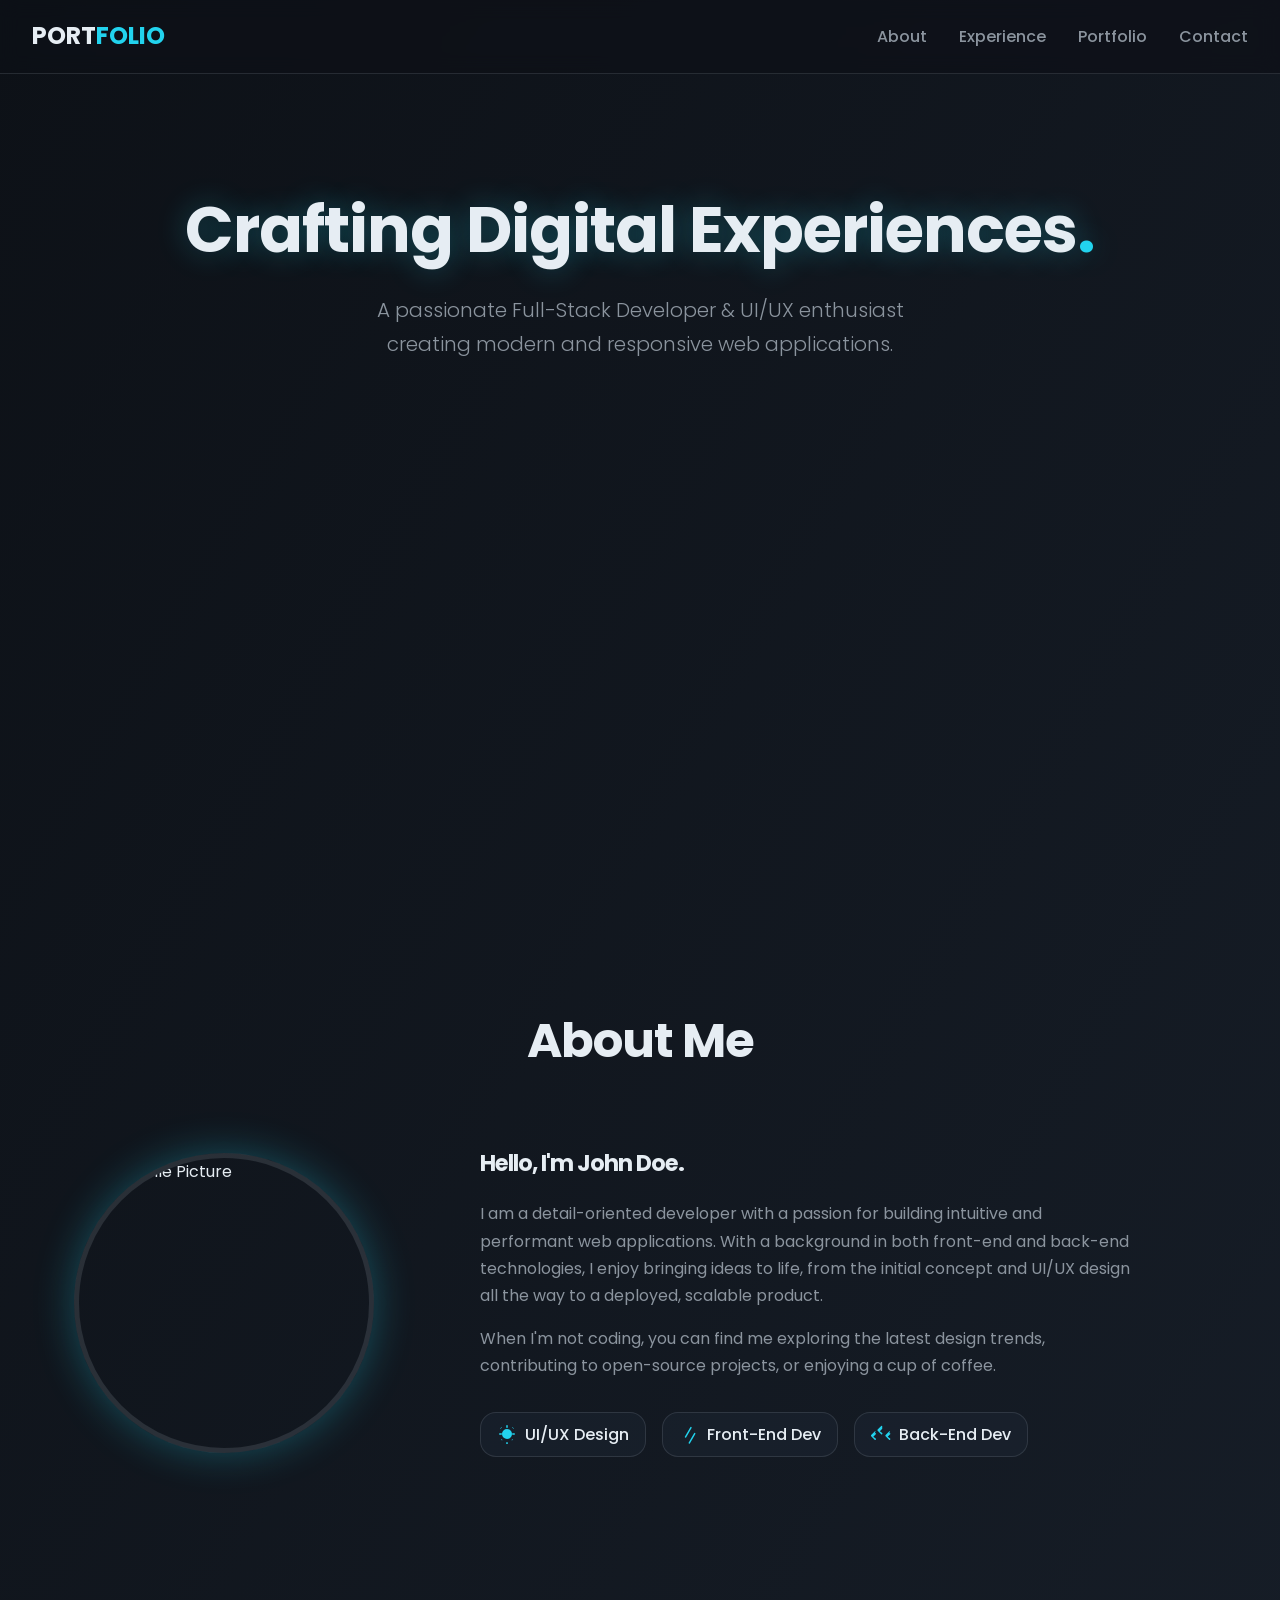
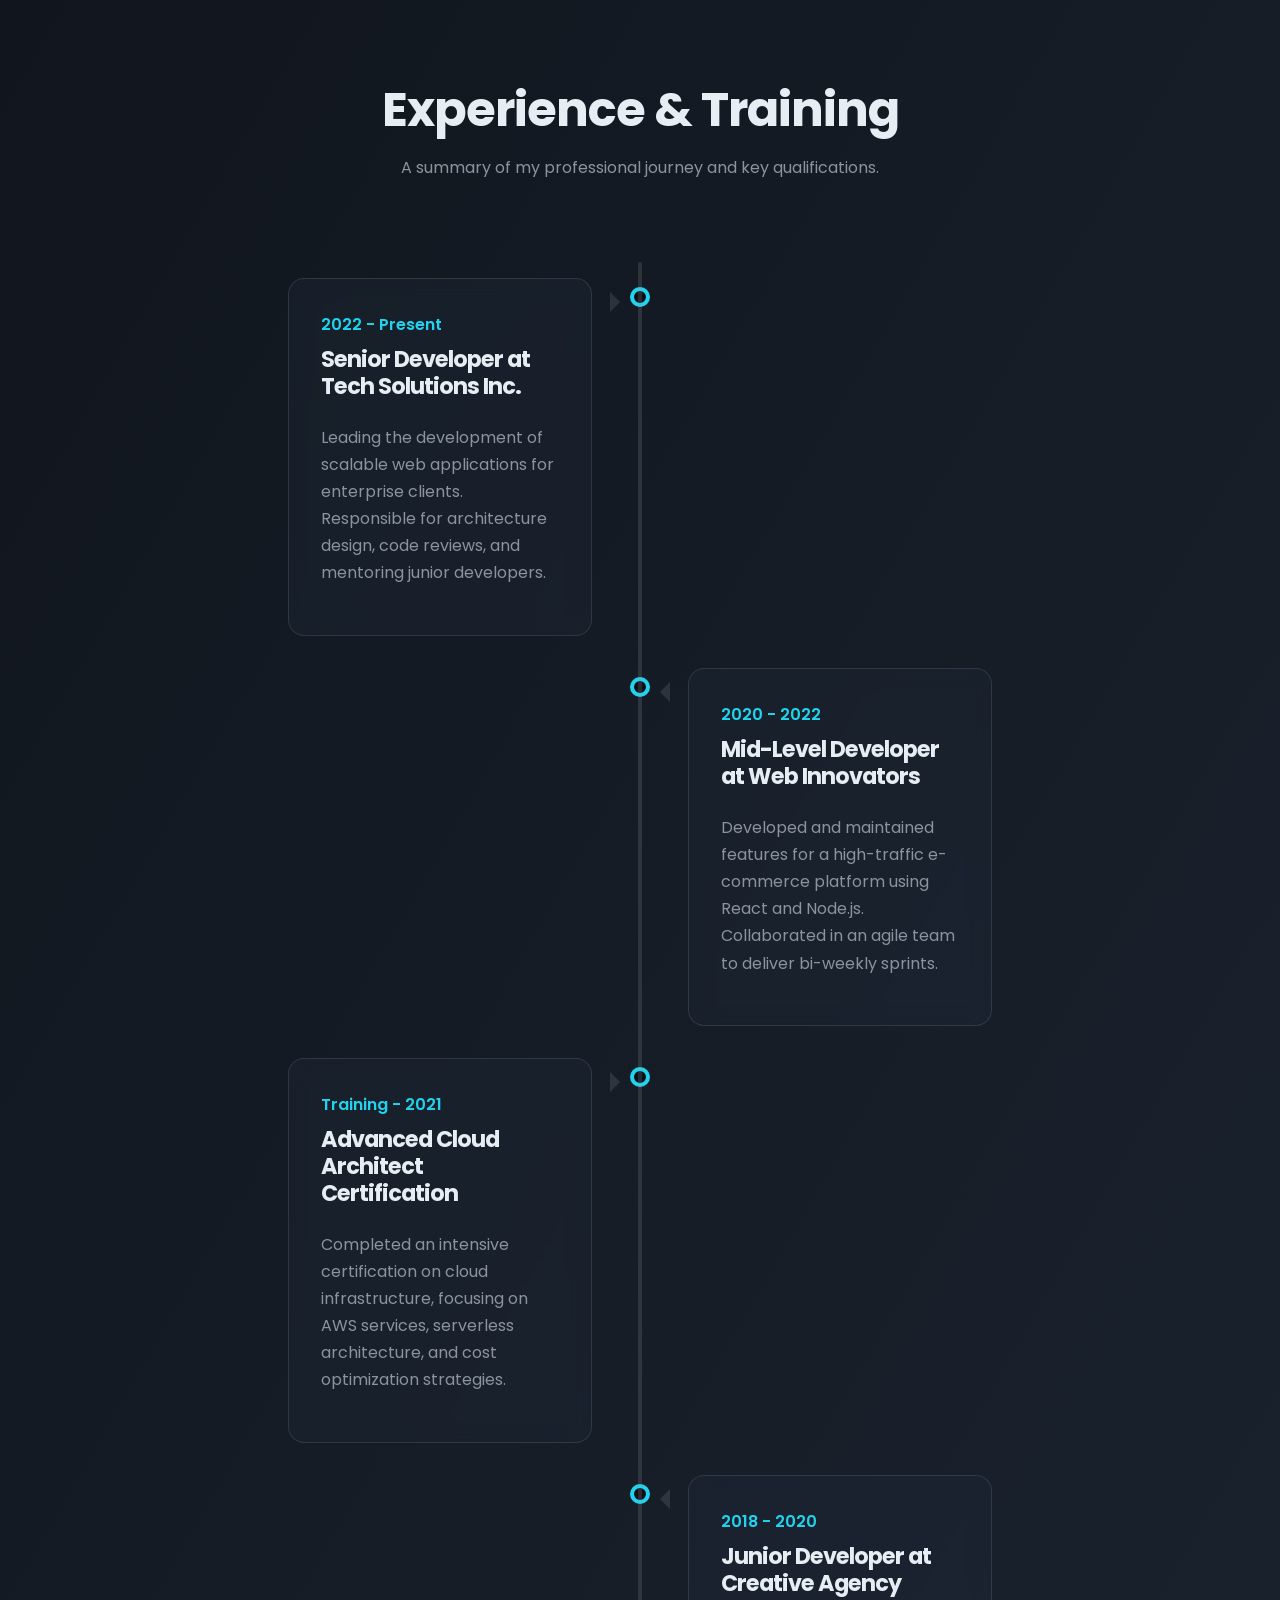
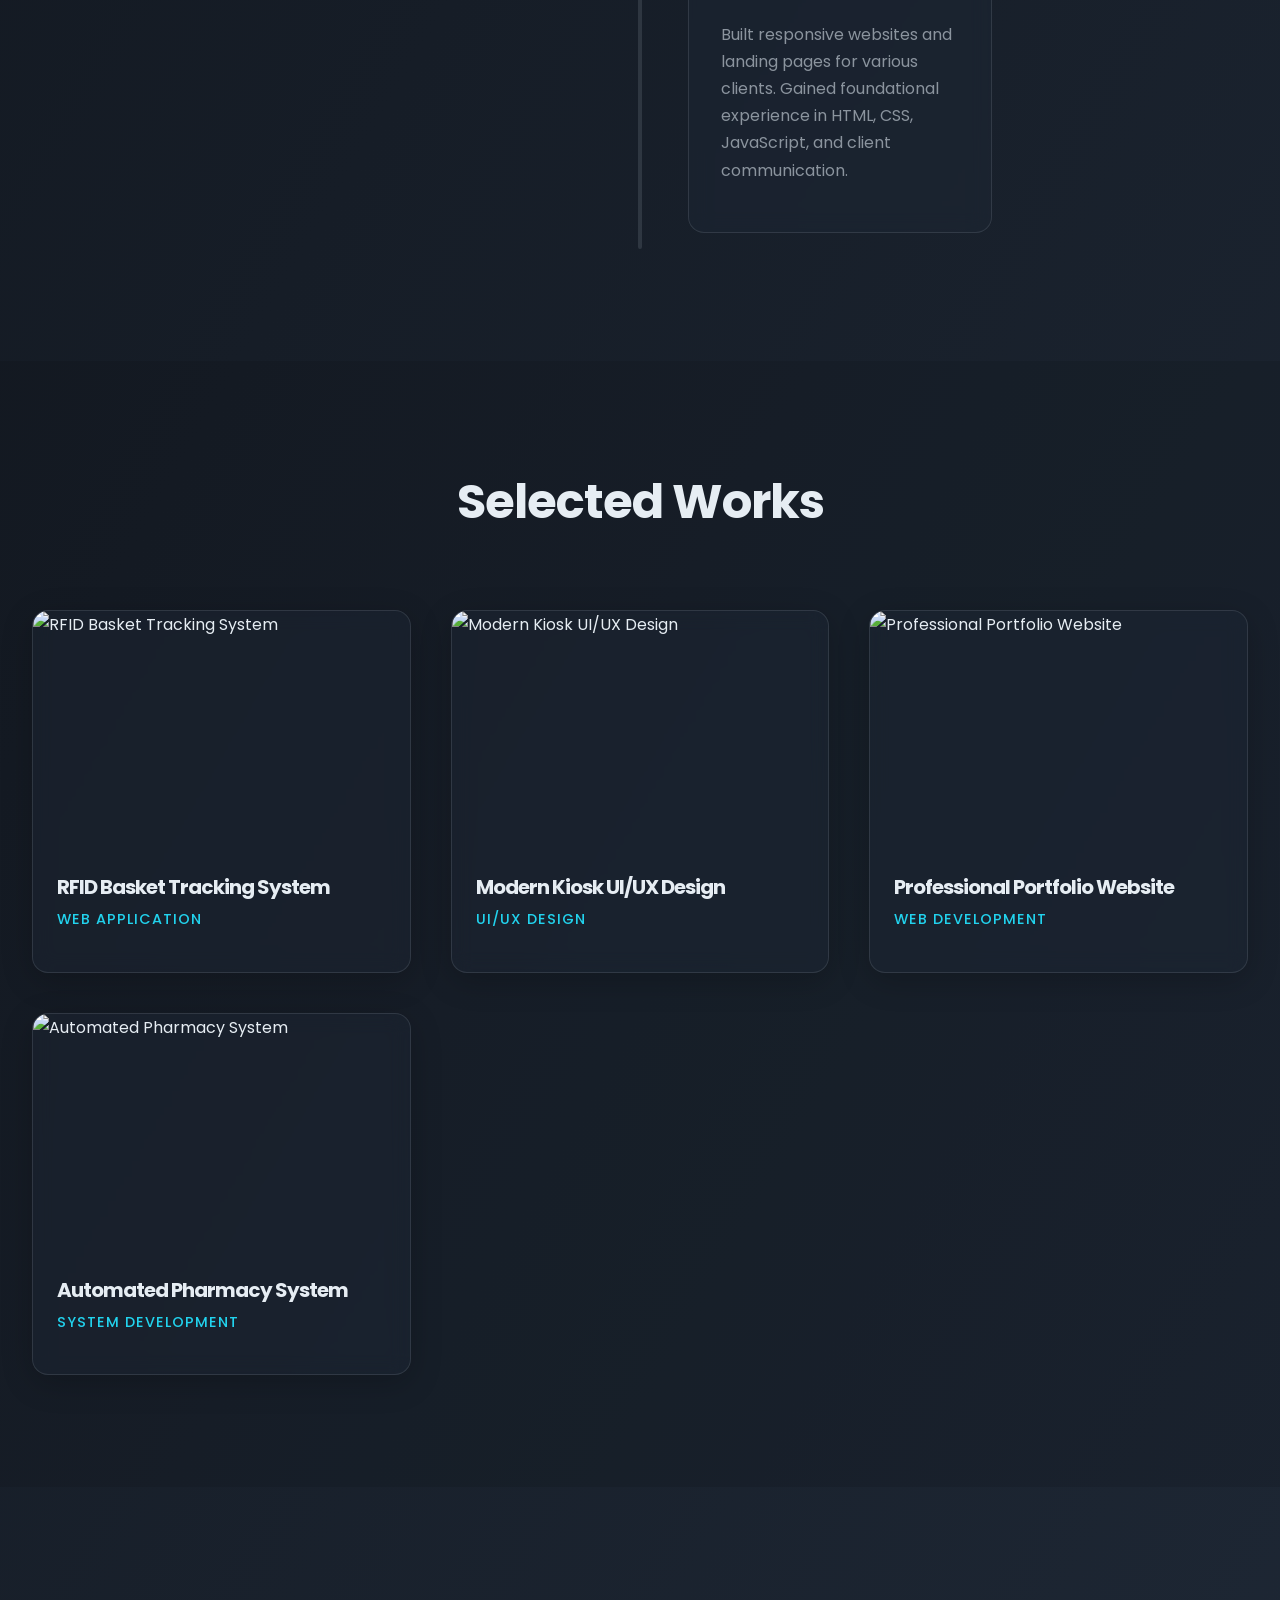
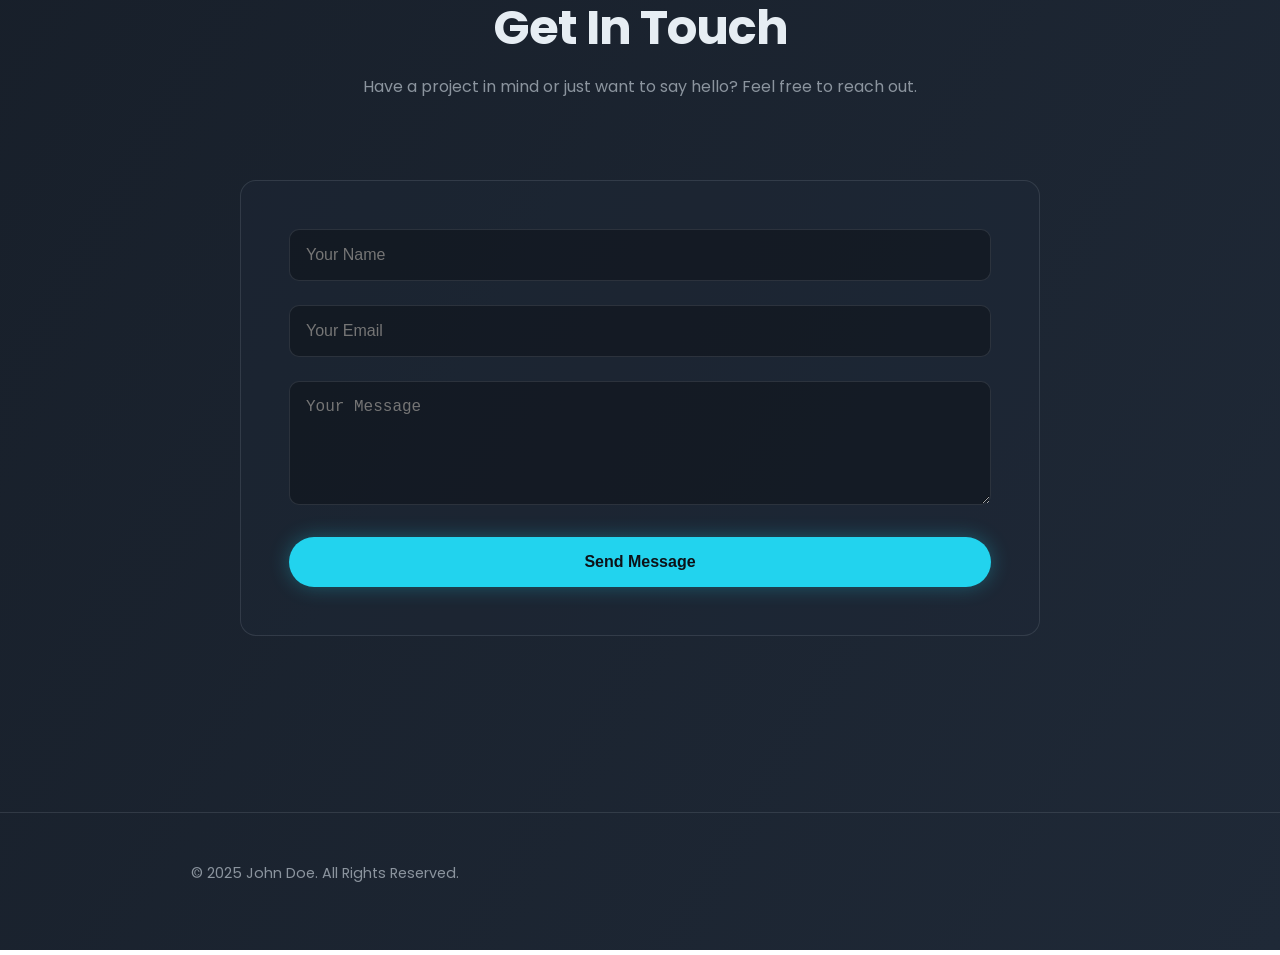
==== commit 9cbe8ecf: "Update index.html" ====
--- a/index.html
+++ b/index.html
@@ -859,9 +859,72 @@
                 // --- 1. Fetch and Render Portfolio Data ---
                 const fetchProjects = async () => {
                     try {
-                        const response = await fetch('dataPortfolio.json');
-                        if (!response.ok) throw new Error(`HTTP error! status: ${response.status}`);
-                        projectsData = await response.json();
+                        //  const response = await fetch('dataPortfolio.json');
+                        //  if (!response.ok) throw new Error(`HTTP error! status: ${response.status}`);
+                        //projectsData = await response.json();
+                        projectsData = [
+                            {
+                                "id": 1,
+                                "title": "RFID Basket Tracking System",
+                                "description": "A web application designed to track baskets on a conveyor belt using RFID technology. It provides real-time location, status visualization, and a comprehensive dashboard for monitoring the entire process.",
+                                "category": "Web Application",
+                                "technologies": ["HTML", "CSS", "JavaScript", "Node.js", "WebSocket"],
+                                "year": 2025,
+                                "coverImage": "img/NPK-WEB_MANAGEMENT/ค้นหาตะกร้ายา1.png",
+                                "gallery": [
+                                    "img/NPK-WEB_MANAGEMENT/ค้นหาตะกร้ายา1.png",
+                                    "img/NPK-WEB_MANAGEMENT/ค้นหาตะกร้ายา2.png",
+                                    "img/NPK-WEB_MANAGEMENT/ค้นหาตะกร้ายา3.png",
+                                    "img/NPK-WEB_MANAGEMENT/ค้นหาตะกร้ายา4.png"
+                                ],
+                                "link": null
+                            },
+                            {
+                                "id": 2,
+                                "title": "Modern Kiosk UI/UX Design",
+                                "description": "A complete redesign of a self-service kiosk interface for a retail environment. The focus was on creating an intuitive, user-friendly, and accessible experience for all customers, featuring large touch targets and clear visual hierarchy.",
+                                "category": "UI/UX Design",
+                                "technologies": ["Figma", "User Research", "Prototyping"],
+                                "year": 2024,
+                                "coverImage": "img/NPK-WEB_MANAGEMENT/จัดการผู้ใช้งาน.png",
+                                "gallery": [
+                                    "img/NPK-WEB_MANAGEMENT/จัดการผู้ใช้งาน.png",
+                                    "img/NPK-WEB_MANAGEMENT/จัดการผู้ใช้งาน1.png",
+                                    "img/NPK-WEB_MANAGEMENT/จัดการผู้ใช้งาน2.png"
+                                ],
+                                "link": "https://www.figma.com/your-prototype-link"
+                            },
+                            {
+                                "id": 3,
+                                "title": "Professional Portfolio Website",
+                                "description": "A personal portfolio landing page built from scratch to showcase projects and skills. Designed with a modern, minimal aesthetic and built with performance and responsiveness in mind.",
+                                "category": "Web Development",
+                                "technologies": ["HTML5", "CSS3", "Vanilla JS", "Responsive Design"],
+                                "year": 2025,
+                                "coverImage": "img/NPK-WEB_MANAGEMENT/login.png",
+                                "gallery": [
+                                    "img/NPK-WEB_MANAGEMENT/login.png",
+                                    "img/NPK-WEB_MANAGEMENT/Configuration.png"
+                                ],
+                                "link": "#"
+                            },
+                            {
+                                "id": 4,
+                                "title": "Automated Pharmacy System",
+                                "description": "An internal management system for an automated pharmacy, controlling drug dispensing robots, managing inventory, and generating reports on workload and medication errors.",
+                                "category": "System Development",
+                                "technologies": ["Vue.js", "Express.js", "MySQL", "Chart.js"],
+                                "year": 2023,
+                                "coverImage": "img/NPK-WEB_MANAGEMENT/Stock Robot.png",
+                                "gallery": [
+                                    "img/NPK-WEB_MANAGEMENT/Stock Robot.png",
+                                    "img/NPK-WEB_MANAGEMENT/รายงานการเบิก.png",
+                                    "img/NPK-WEB_MANAGEMENT/รายงานการคาดเคลื่อนทางยา.png"
+                                ],
+                                "link": null
+                            }
+                        ]
+
                         renderProjects(projectsData);
                     } catch (error) {
                         console.error("Could not fetch projects:", error);
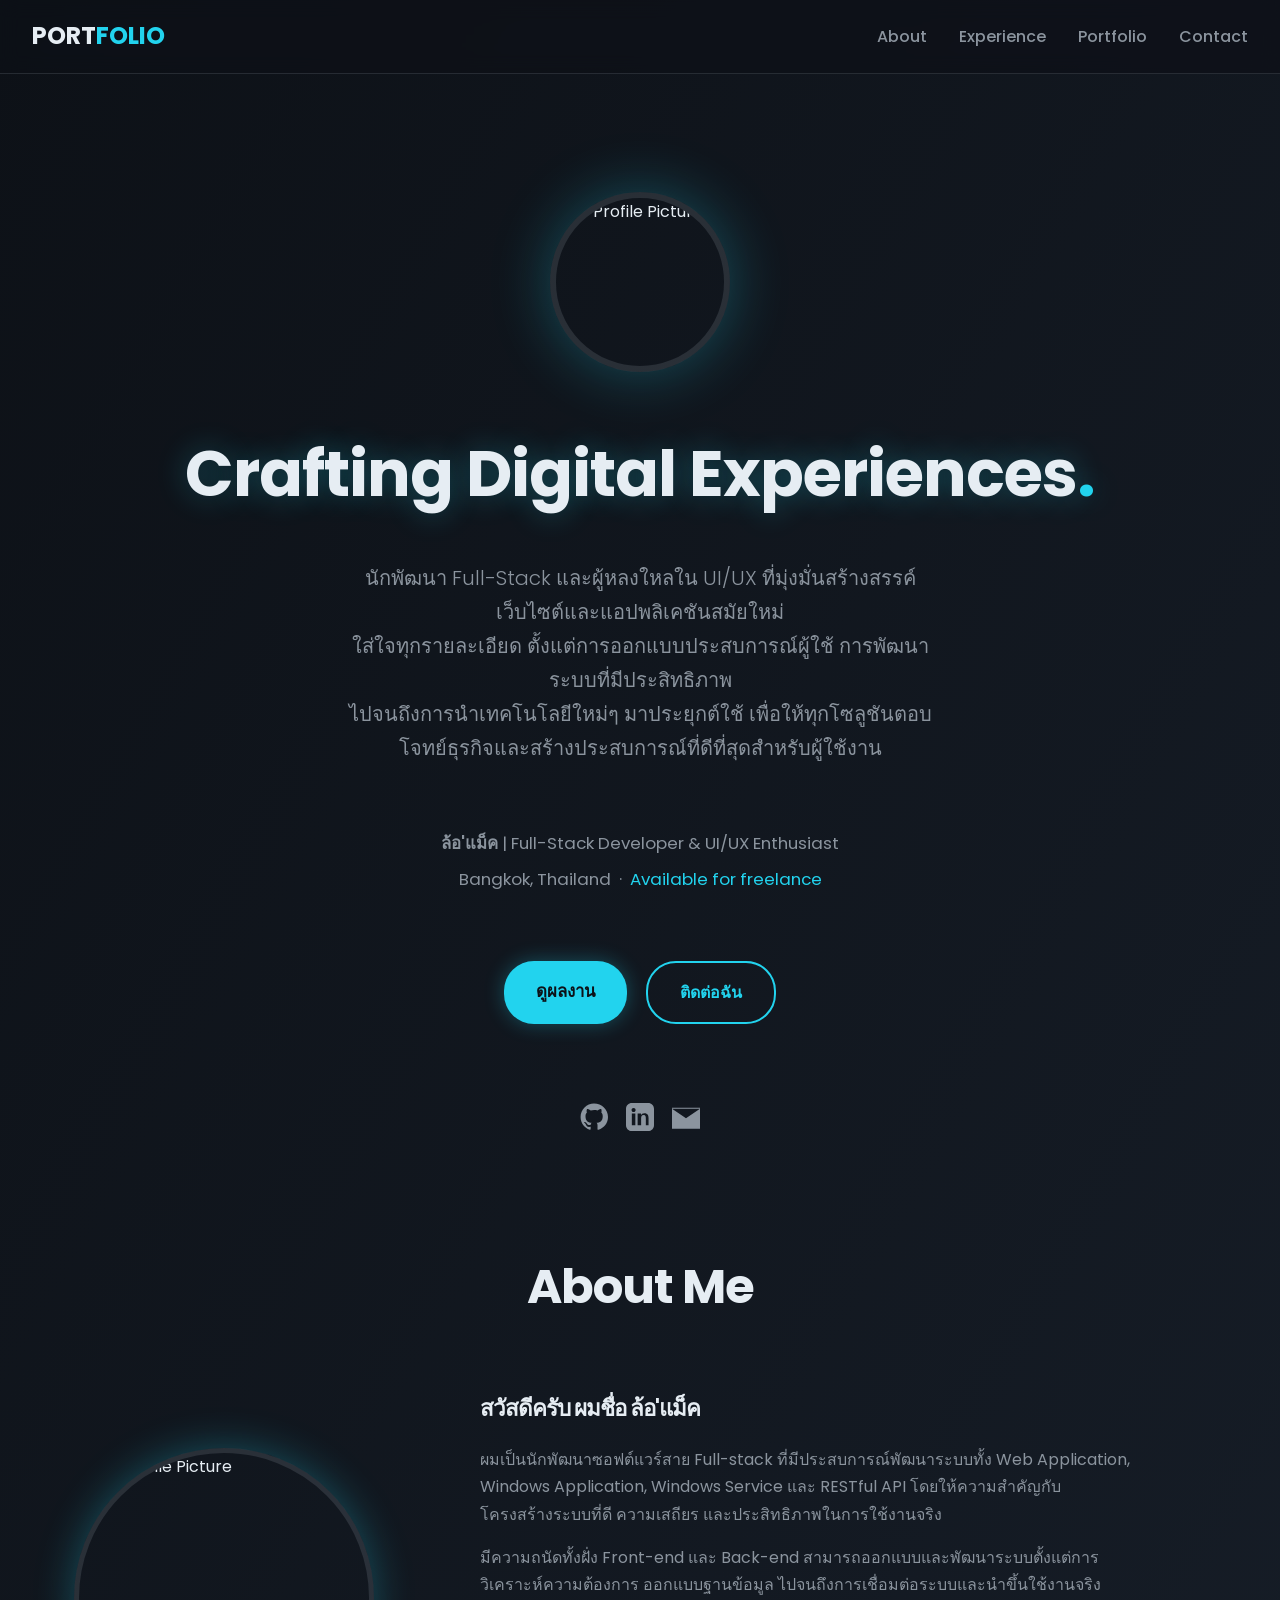
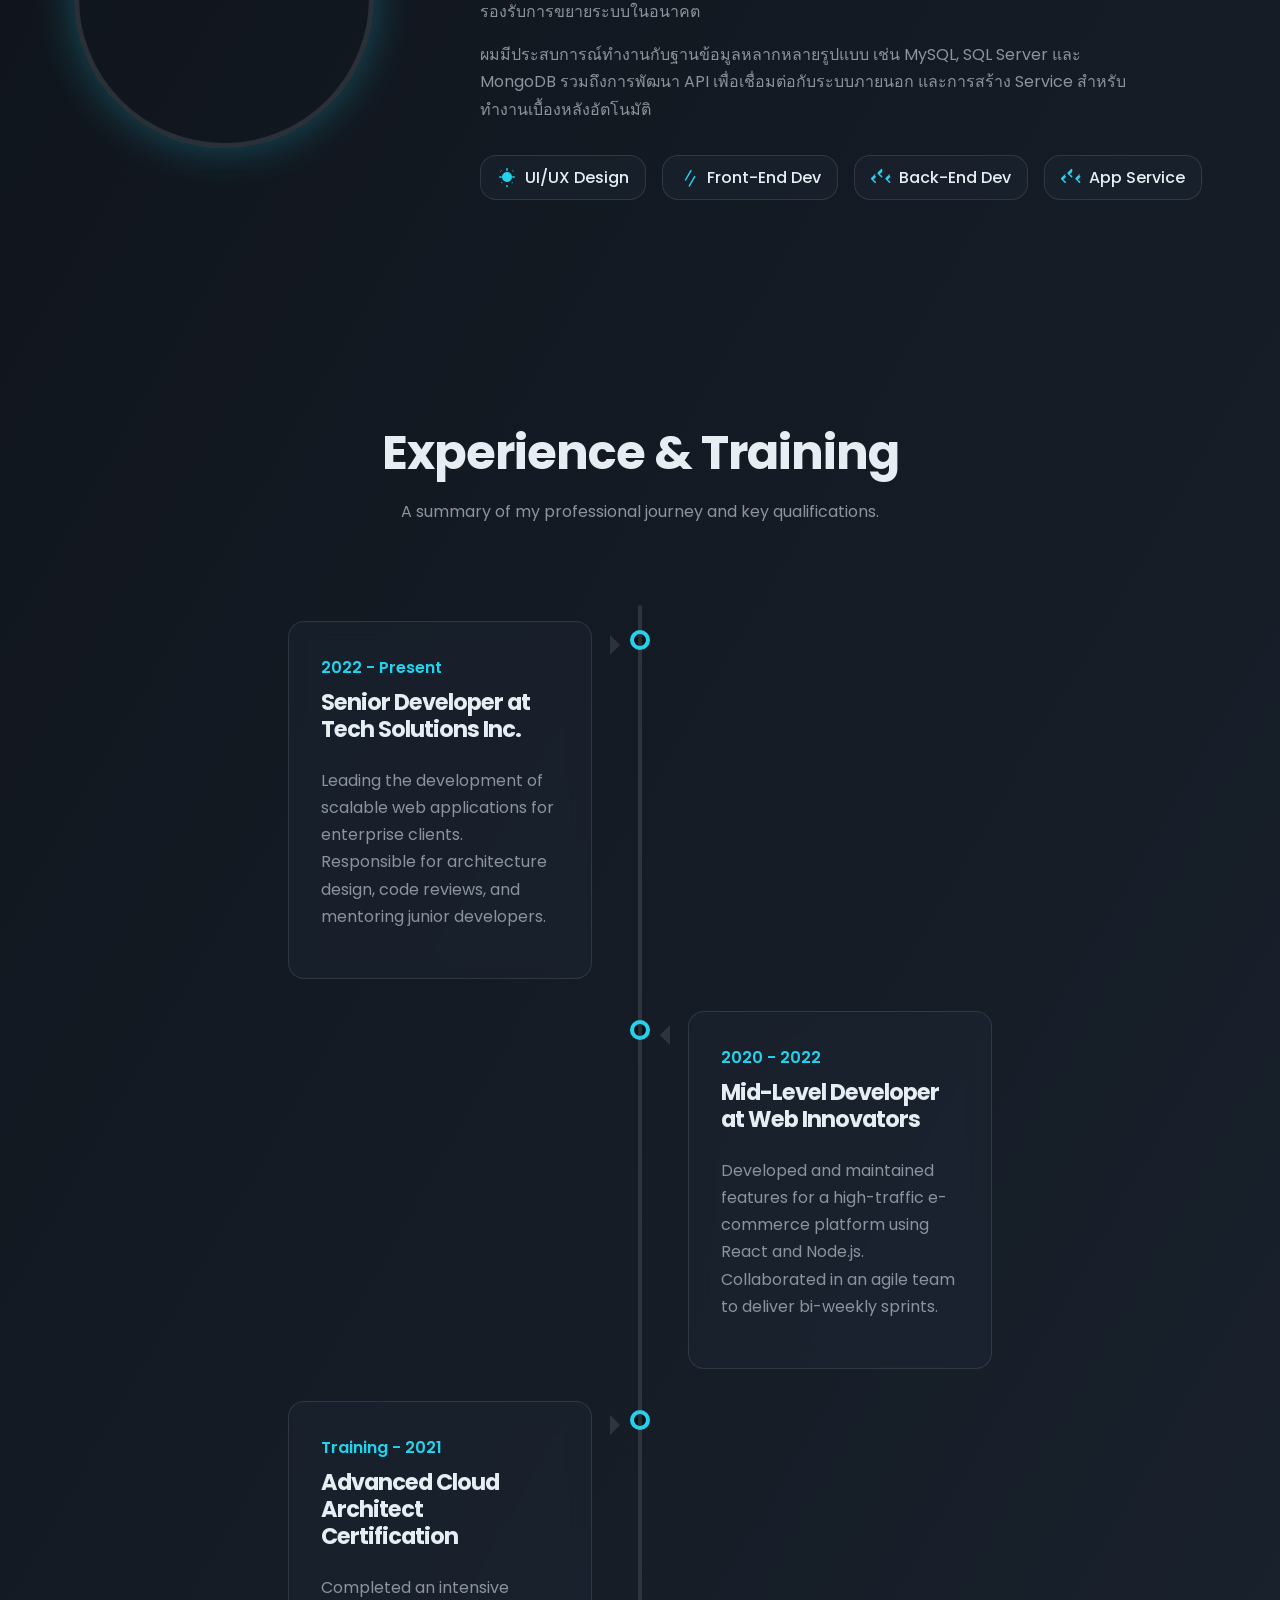
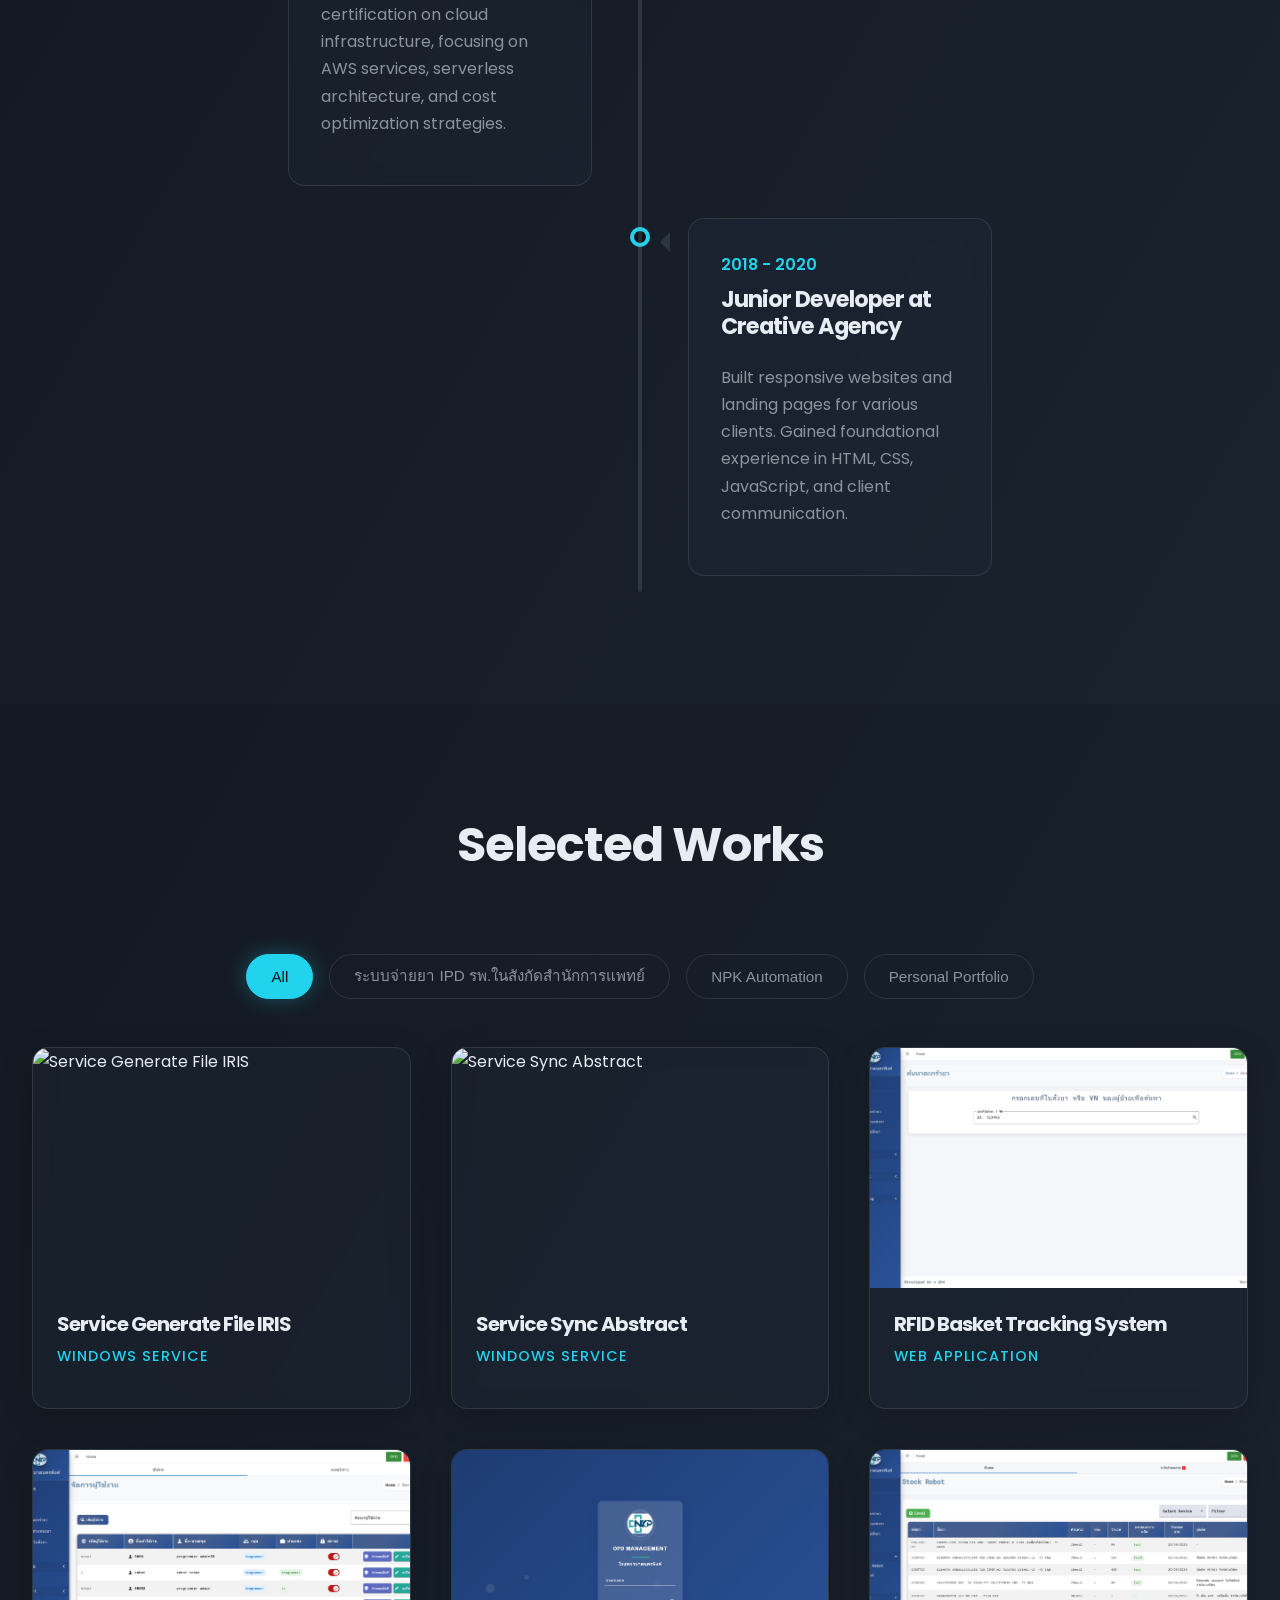
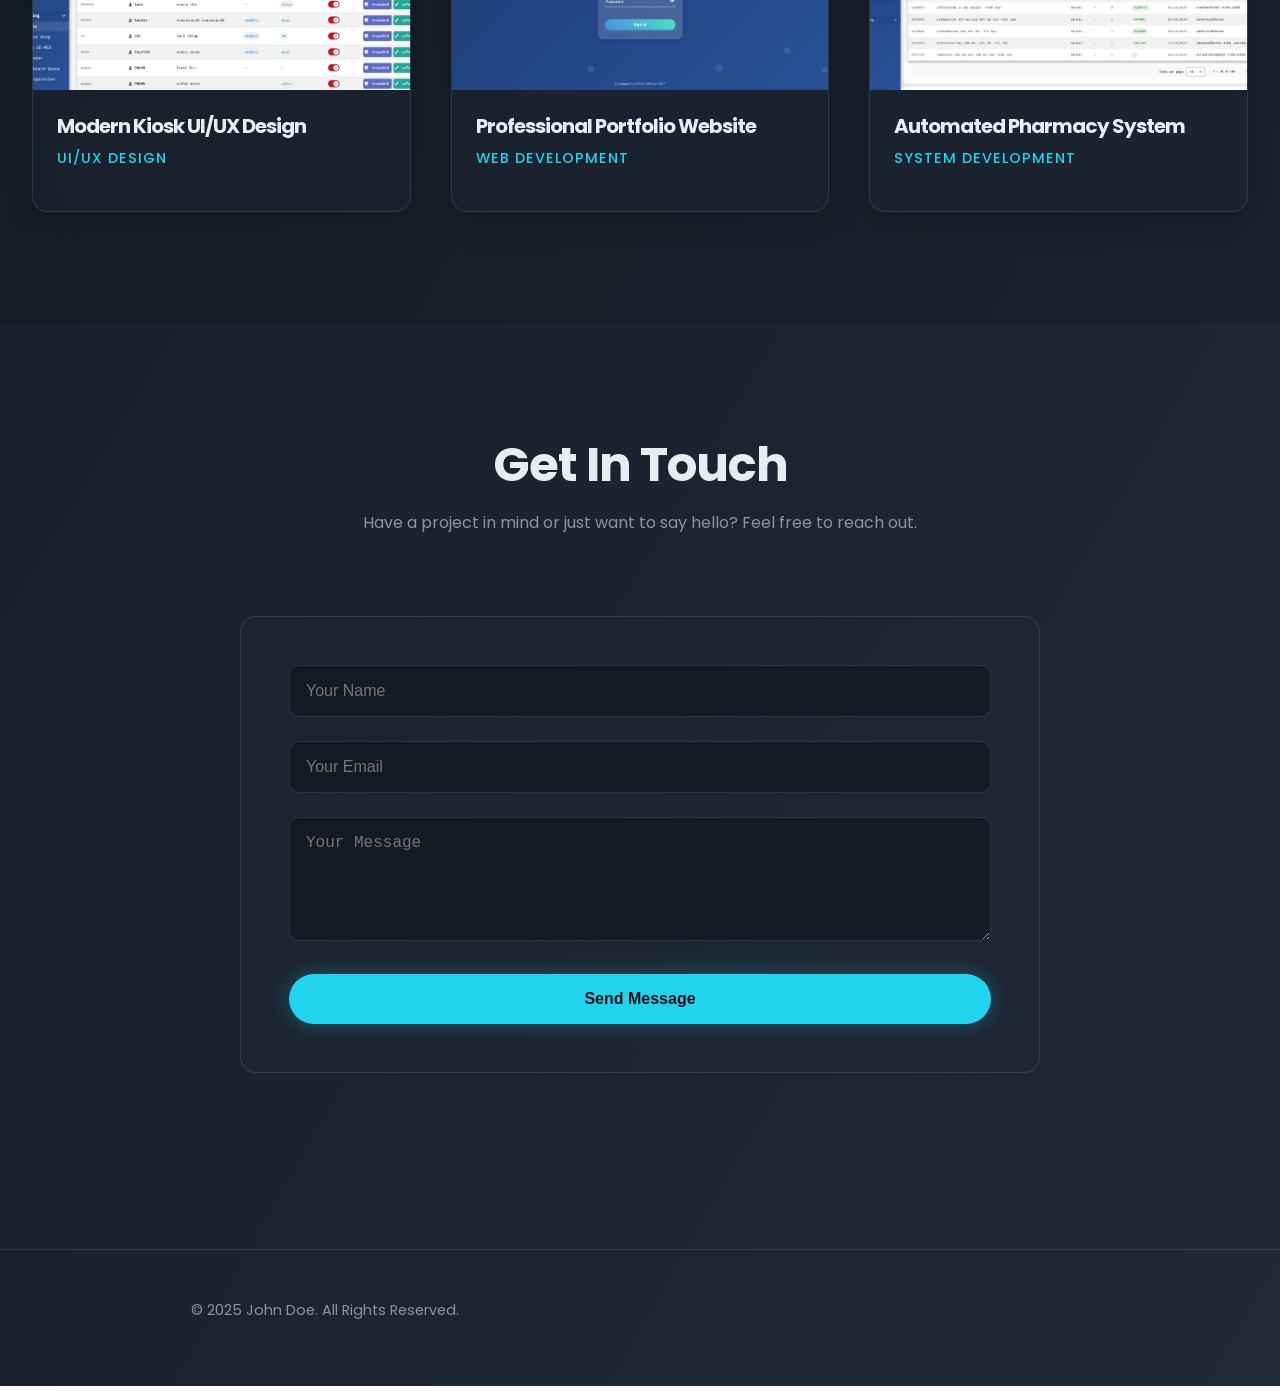
==== commit 328611ac: "Implement portfolio filter buttons and update content Added portfolio filter buttons and updated con" ====
--- a/index.html
+++ b/index.html
@@ -416,6 +416,40 @@
             letter-spacing: 1px;
         }
 
+        /* --- Portfolio Filter Buttons --- */
+        .filter-buttons {
+            display: flex;
+            justify-content: center;
+            flex-wrap: wrap;
+            gap: 1rem;
+            margin-bottom: 3rem;
+        }
+
+        .filter-btn {
+            background-color: transparent;
+            color: var(--color-secondary);
+            border: 1px solid var(--color-border);
+            padding: 0.6rem 1.5rem;
+            border-radius: 30px;
+            font-weight: 500;
+            font-size: 0.95rem;
+            cursor: pointer;
+            transition: all var(--transition-speed) ease;
+        }
+
+        .filter-btn:hover {
+            background-color: var(--color-primary-glow);
+            color: var(--color-primary);
+            border-color: var(--color-primary);
+        }
+
+        .filter-btn.active {
+            background-color: var(--color-primary);
+            color: var(--color-background);
+            border-color: var(--color-primary);
+            box-shadow: 0 0 20px var(--color-primary-glow);
+        }
+
         /* --- Contact Section --- */
         .contact-container {
             max-width: 800px;
@@ -693,31 +727,87 @@
 
     <header id="hero">
         <div class="container">
-            <h1 class="reveal">Crafting Digital Experiences<span>.</span></h1>
-            <p class="subtitle reveal" style="transition-delay: 0.2s;">
-                A passionate Full-Stack Developer & UI/UX enthusiast creating modern and responsive web applications.
-            </p>
+            <div style="display: flex; flex-direction: column; align-items: center; gap: 2.5rem;">
+                <!-- Profile Image -->
+                <img src="img/NPK-WEB_MANAGEMENT/S__20832269.jpg" alt="Profile Picture" class="about-image"
+                    style="box-shadow: 0 0 60px var(--color-primary-glow); border-width: 6px; max-width: 180px; height: 180px; margin-bottom: 1.5rem;">
+                <!-- Main Title -->
+                <h1 class="reveal" style="margin-bottom: 0.5rem;">
+                    Crafting Digital Experiences<span>.</span>
+                </h1>
+                <!-- Subtitle -->
+                <p class="subtitle reveal" style="transition-delay: 0.2s; margin-bottom: 1.5rem;">
+                    นักพัฒนา Full-Stack และผู้หลงใหลใน UI/UX ที่มุ่งมั่นสร้างสรรค์เว็บไซต์และแอปพลิเคชันสมัยใหม่<br>
+                    ใส่ใจทุกรายละเอียด ตั้งแต่การออกแบบประสบการณ์ผู้ใช้ การพัฒนาระบบที่มีประสิทธิภาพ<br>
+                    ไปจนถึงการนำเทคโนโลยีใหม่ๆ มาประยุกต์ใช้
+                    เพื่อให้ทุกโซลูชันตอบโจทย์ธุรกิจและสร้างประสบการณ์ที่ดีที่สุดสำหรับผู้ใช้งาน
+                </p>
+                <!-- Short Profile Info -->
+                <div class="reveal"
+                    style="display: flex; flex-direction: column; align-items: center; gap: 0.5rem; color: var(--color-secondary); font-size: 1.05rem;">
+                    <span><strong>ล้อ'แม็ค</strong> | Full-Stack Developer & UI/UX Enthusiast</span>
+                    <span>Bangkok, Thailand &nbsp;·&nbsp; <span style="color: var(--color-primary);">Available for
+                            freelance</span></span>
+                </div>
+                <!-- CTA Buttons -->
+                <div class="reveal" style="display: flex; gap: 1.2rem; margin-top: 1.7rem;">
+                    <a href="#portfolio" class="submit-btn" style="font-size: 1.05rem;">ดูผลงาน</a>
+                    <a href="#contact" class="submit-btn"
+                        style="background: transparent; color: var(--color-primary); border: 2px solid var(--color-primary); box-shadow: none;">ติดต่อฉัน</a>
+                </div>
+                <!-- Social Icons -->
+                <div class="reveal" style="display: flex; gap: 1.1rem; margin-top: 2.2rem;">
+                    <a href="https://github.com/" target="_blank"
+                        style="color: var(--color-secondary); font-size: 1.7rem; transition: color 0.3s;">
+                        <svg width="28" height="28" fill="currentColor" viewBox="0 0 24 24">
+                            <path
+                                d="M12 .5C5.73.5.5 5.73.5 12c0 5.08 3.29 9.39 7.86 10.91.58.11.79-.25.79-.56 0-.28-.01-1.02-.02-2-3.2.7-3.88-1.54-3.88-1.54-.53-1.34-1.3-1.7-1.3-1.7-1.06-.73.08-.72.08-.72 1.17.08 1.78 1.2 1.78 1.2 1.04 1.78 2.73 1.27 3.4.97.11-.75.41-1.27.74-1.56-2.55-.29-5.23-1.28-5.23-5.7 0-1.26.45-2.29 1.19-3.1-.12-.29-.52-1.46.11-3.04 0 0 .97-.31 3.18 1.18a11.1 11.1 0 012.9-.39c.98 0 1.97.13 2.9.39 2.2-1.49 3.17-1.18 3.17-1.18.63 1.58.23 2.75.11 3.04.74.81 1.19 1.84 1.19 3.1 0 4.43-2.68 5.41-5.23 5.7.42.36.79 1.08.79 2.18 0 1.57-.01 2.84-.01 3.23 0 .31.21.68.8.56C20.71 21.39 24 17.08 24 12c0-6.27-5.23-11.5-12-11.5z" />
+                        </svg>
+                    </a>
+                    <a href="https://www.linkedin.com/" target="_blank"
+                        style="color: var(--color-secondary); font-size: 1.7rem; transition: color 0.3s;">
+                        <svg width="28" height="28" fill="currentColor" viewBox="0 0 24 24">
+                            <path
+                                d="M19 0h-14c-2.76 0-5 2.24-5 5v14c0 2.76 2.24 5 5 5h14c2.76 0 5-2.24 5-5v-14c0-2.76-2.24-5-5-5zm-11 19h-3v-10h3v10zm-1.5-11.27c-.97 0-1.75-.79-1.75-1.76s.78-1.76 1.75-1.76 1.75.79 1.75 1.76-.78 1.76-1.75 1.76zm13.5 11.27h-3v-5.6c0-1.34-.03-3.07-1.87-3.07-1.87 0-2.16 1.46-2.16 2.97v5.7h-3v-10h2.88v1.36h.04c.4-.76 1.38-1.56 2.84-1.56 3.04 0 3.6 2 3.6 4.59v5.61z" />
+                        </svg>
+                    </a>
+                    <a href="mailto:your.email@example.com"
+                        style="color: var(--color-secondary); font-size: 1.7rem; transition: color 0.3s;">
+                        <svg width="28" height="28" fill="currentColor" viewBox="0 0 24 24">
+                            <path
+                                d="M12 13.065l-11.99-8.065h23.98l-11.99 8.065zm11.99-9.065h-23.98c-1.104 0-2 .896-2 2v14c0 1.104.896 2 2 2h23.98c1.104 0 2-.896 2-2v-14c0-1.104-.896-2-2-2zm-11.99 10.935l-12-8.065v14.13c0 .553.447 1 1 1h22c.553 0 1-.447 1-1v-14.13l-12 8.065z" />
+                        </svg>
+                    </a>
+                </div>
+            </div>
         </div>
     </header>
-
     <main>
         <section id="about">
             <div class="container">
                 <h2 class="reveal">About Me</h2>
                 <div class="about-content reveal">
-                    <img src="https://i.pravatar.cc/300" alt="My Profile Picture" class="about-image">
+                    <img src="img/NPK-WEB_MANAGEMENT/S__20832269.jpg" alt="My Profile Picture" class="about-image">
                     <div>
-                        <h3>Hello, I'm John Doe.</h3>
+                        <h3>สวัสดีครับ ผมชื่อ ล้อ'แม็ค</h3>
                         <p>
-                            I am a detail-oriented developer with a passion for building intuitive and performant web
-                            applications. With a background in both front-end and back-end technologies, I enjoy
-                            bringing ideas to life, from the initial concept and UI/UX design all the way to a deployed,
-                            scalable product.
+                            ผมเป็นนักพัฒนาซอฟต์แวร์สาย Full-stack ที่มีประสบการณ์พัฒนาระบบทั้ง Web Application,
+                            Windows Application, Windows Service และ RESTful API
+                            โดยให้ความสำคัญกับโครงสร้างระบบที่ดี ความเสถียร และประสิทธิภาพในการใช้งานจริง
                         </p>
                         <p>
-                            When I'm not coding, you can find me exploring the latest design trends, contributing to
-                            open-source projects, or enjoying a cup of coffee.
+                            มีความถนัดทั้งฝั่ง Front-end และ Back-end
+                            สามารถออกแบบและพัฒนาระบบตั้งแต่การวิเคราะห์ความต้องการ
+                            ออกแบบฐานข้อมูล ไปจนถึงการเชื่อมต่อระบบและนำขึ้นใช้งานจริง
+                            รองรับการขยายระบบในอนาคต
                         </p>
+                        <p>
+                            ผมมีประสบการณ์ทำงานกับฐานข้อมูลหลากหลายรูปแบบ เช่น
+                            MySQL, SQL Server และ MongoDB
+                            รวมถึงการพัฒนา API เพื่อเชื่อมต่อกับระบบภายนอก
+                            และการสร้าง Service สำหรับทำงานเบื้องหลังอัตโนมัติ
+                        </p>
+
                         <div class="skills-list">
                             <div class="skill-item"><svg xmlns="http://www.w3.org/2000/svg" viewBox="0 0 20 20"
                                     fill="currentColor">
@@ -746,6 +836,19 @@
                                         d="M19.127 7.623a.75.75 0 00-1.06 0l-3.5 3.5a.75.75 0 000 1.06l3.5 3.5a.75.75 0 001.06-1.06L16.71 12.75l2.44-2.44a.75.75 0 00-1.06-1.06z"
                                         clip-rule="evenodd" />
                                 </svg> Back-End Dev</div>
+
+                            <div class="skill-item"><svg xmlns="http://www.w3.org/2000/svg" viewBox="0 0 20 20"
+                                    fill="currentColor">
+                                    <path fill-rule="evenodd"
+                                        d="M11.213 2.123a.75.75 0 00-1.06 0l-3.5 3.5a.75.75 0 000 1.06l3.5 3.5a.75.75 0 001.06-1.06L8.81 7.25l2.44-2.44a.75.  75 0 00-1.06-1.06z"
+                                        clip-rule="evenodd" />
+                                    <path fill-rule="evenodd"
+                                        d="M4.713 7.623a.75.75 0 00-1.06 0l-3.5 3.5a.75.75 0 000 1.06l3.5 3.5a.75.75 0 001.06-1.06L2.31 12.75l2.44-2.44a.75.75 0 00-1.06-1.06z"
+                                        clip-rule="evenodd" />
+                                    <path fill-rule="evenodd"
+                                        d="M19.127 7.623a.75.75 0 00-1.06 0l-3.5 3.5a.75.75 0 000 1.06l3.5 3.5a.75.75 0 001.06-1.06L16.71 12.75l2.44-2.44a.75.75 0 00-1.06-1.06z"
+                                        clip-rule="evenodd" />
+                                </svg> App Service</div>
                         </div>
                     </div>
                 </div>
@@ -796,6 +899,12 @@
         <section id="portfolio">
             <div class="container">
                 <h2 class="reveal">Selected Works</h2>
+                <!-- Filter Buttons Start -->
+                <div class="filter-buttons" id="filter-buttons">
+                    <button class="filter-btn active" data-project="all">All</button>
+                    <!-- ปุ่มจะถูกเติมโดย JS ตาม projectName ที่มีใน projectsData -->
+                </div>
+                <!-- Filter Buttons End -->
                 <div class="portfolio-grid" id="portfolio-grid"></div>
             </div>
         </section>
@@ -854,17 +963,49 @@
                 const portfolioGrid = document.getElementById('portfolio-grid');
                 const modal = document.getElementById('portfolio-modal');
                 const modalClose = document.getElementById('modal-close');
+                const filterButtons = document.getElementById('filter-buttons');
                 let projectsData = [];
+                let currentProject = 'all';
 
                 // --- 1. Fetch and Render Portfolio Data ---
                 const fetchProjects = async () => {
                     try {
-                        //  const response = await fetch('dataPortfolio.json');
-                        //  if (!response.ok) throw new Error(`HTTP error! status: ${response.status}`);
-                        //projectsData = await response.json();
                         projectsData = [
                             {
                                 "id": 1,
+                                "projectName": "ระบบจ่ายยา IPD รพ.ในสังกัดสำนักการแพทย์",
+                                "title": "Service Generate File IRIS",
+                                "description": "Service Generate File IRIS เป็น Windows Service ที่พัฒนาขึ้นเพื่อรองรับระบบจ่ายยา IPD ของโรงพยาบาลในสังกัดสำนักการแพทย์ทำหน้าที่สร้างไฟล์ข้อมูลในรูปแบบ XML จากฐานข้อมูลระบบจ่ายยา และส่งต่อให้เครื่อง IRIS (เครื่องตรวจซองยา) เพื่อใช้ตรวจสอบความถูกต้องของรายการยา ชื่อผู้ป่วย และข้อมูลการจ่ายยา ก่อนนำส่งถึงผู้ป่วยระบบทำงานแบบอัตโนมัติ ทำงานเบื้องหลังตลอดเวลา ลดความผิดพลาดจากการทำงานของมนุษย์ (Human Error) เพิ่มความปลอดภัยในการจ่ายยา และช่วยให้กระบวนการจ่ายยามีความรวดเร็วและแม่นยำมากยิ่งขึ้นพัฒนาด้วย VB.NET ในรูปแบบ Windows Service สามารถทำงานร่วมกับระบบโรงพยาบาลได้อย่างเสถียร และรองรับการใช้งานต่อเนื่องตลอด 24 ชั่วโมง",
+                                "category": "Windows Service",
+                                "technologies": [
+                                    "VB.NET","Windows Service"
+                                ],
+                                "year": 2023,
+                                "coverImage": "img/NPK-WEB_MANAGEMENT/Medical_Office_Service Generate File IRIS.png",
+                                "gallery": [
+                                    "img/NPK-WEB_MANAGEMENT/Medical_Office_Service Generate File IRIS.png"
+                                ],
+                                "link": null
+                            },
+                            {
+                                "id": 2,
+                                "projectName": "ระบบจ่ายยา IPD รพ.ในสังกัดสำนักการแพทย์",
+                                "title": "Service Sync Abstract",
+                                "description": "Service Sync Abstract เป็น Windows Service ที่พัฒนาขึ้นเพื่อเชื่อมต่อและซิงโครไนซ์ข้อมูลการสั่งยาระหว่างระบบโรงพยาบาล (HIS) กับระบบจัดยาแบบอัตโนมัติระบบทำหน้าที่อ่านไฟล์ข้อมูลในรูปแบบ JSON ซึ่งถูกสร้างโดยระบบ HIS และจัดเก็บไว้ในโฟลเดอร์ที่ Robot ทำการแชร์ไว้ จากนั้น Service จะทำการประมวลผลและบันทึกข้อมูลการสั่งยาเข้าสู่ฐานข้อมูลของระบบจัดยา ก่อนย้ายไฟล์ที่ประมวลผลแล้วออกจากโฟลเดอร์เพื่อป้องกันการอ่านซ้ำการทำงานแบบ Background Service ช่วยให้การแลกเปลี่ยนข้อมูลเป็นไปอย่างต่อเนื่อง ลดภาระการทำงานของเจ้าหน้าที่ และเพิ่มความถูกต้องของข้อมูลการสั่งยาในกระบวนการจ่ายยา IPDพัฒนาด้วย VB.NET ในรูปแบบ Windows Service ที่มีความเสถียร และเหมาะสำหรับการใช้งานในระบบโรงพยาบาล",
+                                "category": "Windows Service",
+                                "technologies": [
+                                    "VB.NET","Windows Service"
+                                ],
+                                "year": 2023,
+                                "coverImage": "img/NPK-WEB_MANAGEMENT/Medical_Office_Service Sync Abstract.png",
+                                "gallery": [
+                                    "img/NPK-WEB_MANAGEMENT/Medical_Office_Service Sync Abstract.png"
+                                ],
+                                "link": null
+                            },
+                            {
+                                "id": 11,
+                                "projectName": "NPK Automation",
                                 "title": "RFID Basket Tracking System",
                                 "description": "A web application designed to track baskets on a conveyor belt using RFID technology. It provides real-time location, status visualization, and a comprehensive dashboard for monitoring the entire process.",
                                 "category": "Web Application",
@@ -880,7 +1021,8 @@
                                 "link": null
                             },
                             {
-                                "id": 2,
+                                "id": 12,
+                                "projectName": "NPK Automation",
                                 "title": "Modern Kiosk UI/UX Design",
                                 "description": "A complete redesign of a self-service kiosk interface for a retail environment. The focus was on creating an intuitive, user-friendly, and accessible experience for all customers, featuring large touch targets and clear visual hierarchy.",
                                 "category": "UI/UX Design",
@@ -895,7 +1037,8 @@
                                 "link": "https://www.figma.com/your-prototype-link"
                             },
                             {
-                                "id": 3,
+                                "id": 13,
+                                "projectName": "Personal Portfolio",
                                 "title": "Professional Portfolio Website",
                                 "description": "A personal portfolio landing page built from scratch to showcase projects and skills. Designed with a modern, minimal aesthetic and built with performance and responsiveness in mind.",
                                 "category": "Web Development",
@@ -909,7 +1052,8 @@
                                 "link": "#"
                             },
                             {
-                                "id": 4,
+                                "id": 14,
+                                "projectName": "NPK Automation",
                                 "title": "Automated Pharmacy System",
                                 "description": "An internal management system for an automated pharmacy, controlling drug dispensing robots, managing inventory, and generating reports on workload and medication errors.",
                                 "category": "System Development",
@@ -923,18 +1067,30 @@
                                 ],
                                 "link": null
                             }
-                        ]
-
-                        renderProjects(projectsData);
+                        ];
+
+                        renderProjectFilters(projectsData);
+                        renderProjects(projectsData, currentProject);
                     } catch (error) {
                         console.error("Could not fetch projects:", error);
                         portfolioGrid.innerHTML = '<p>Error loading projects.</p>';
                     }
                 };
 
-                const renderProjects = (projects) => {
+                // Render filter buttons by unique projectName
+                function renderProjectFilters(projects) {
+                    const uniqueNames = [...new Set(projects.map(p => p.projectName))];
+                    filterButtons.innerHTML = `<button class="filter-btn${currentProject === 'all' ? ' active' : ''}" data-project="all">All</button>`;
+                    uniqueNames.forEach(name => {
+                        filterButtons.innerHTML += `<button class="filter-btn${currentProject === name ? ' active' : ''}" data-project="${name}">${name}</button>`;
+                    });
+                }
+
+                // Render projects by projectName
+                function renderProjects(projects, projectName = 'all') {
+                    const filtered = projectName === 'all' ? projects : projects.filter(p => p.projectName === projectName);
                     portfolioGrid.innerHTML = '';
-                    projects.forEach((project) => {
+                    filtered.forEach((project) => {
                         const card = document.createElement('div');
                         card.className = 'portfolio-card reveal';
                         card.dataset.id = project.id;
@@ -942,7 +1098,17 @@
                         portfolioGrid.appendChild(card);
                     });
                     setupScrollObservers();
-                };
+                }
+
+                // --- Filter Button Logic ---
+                filterButtons.addEventListener('click', (e) => {
+                    if (e.target.classList.contains('filter-btn')) {
+                        document.querySelectorAll('.filter-btn').forEach(btn => btn.classList.remove('active'));
+                        e.target.classList.add('active');
+                        currentProject = e.target.dataset.project;
+                        renderProjects(projectsData, currentProject);
+                    }
+                });
 
                 // --- 2. Modal Logic ---
                 const openModal = (projectId) => {
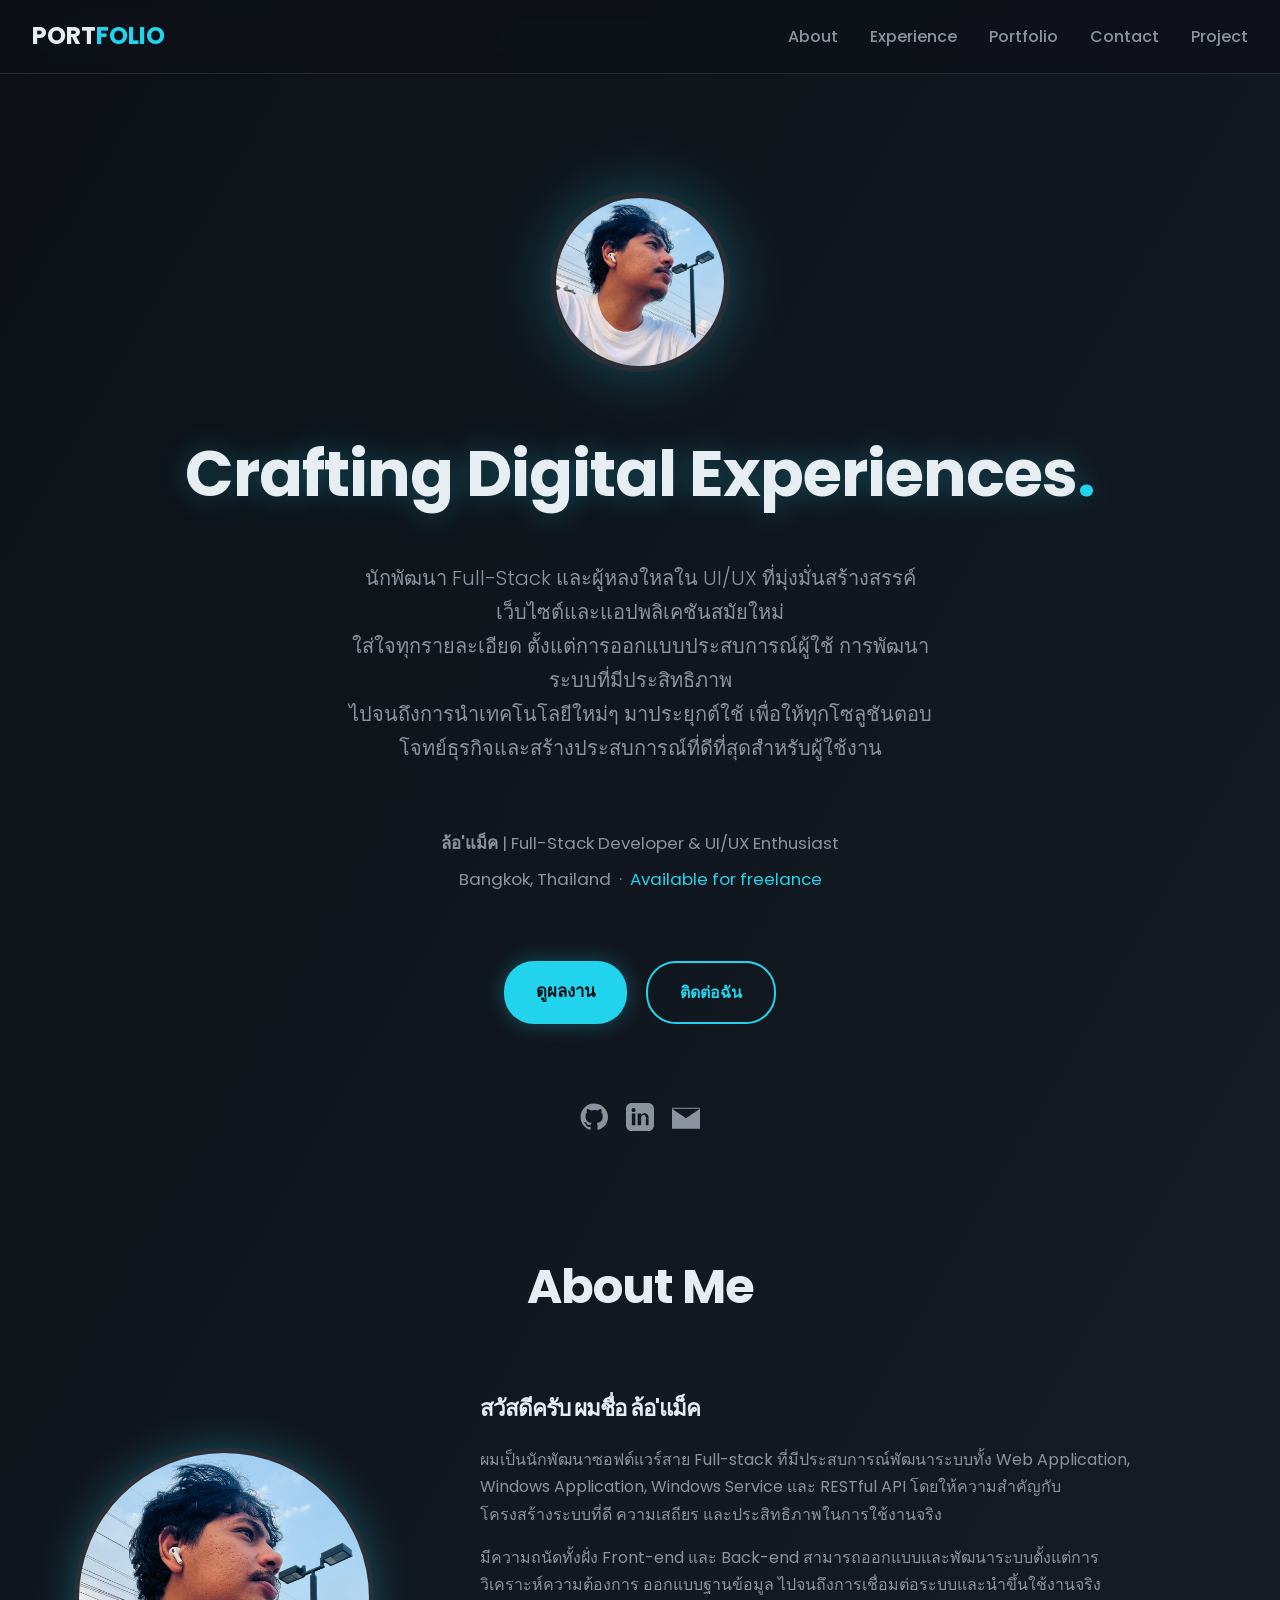
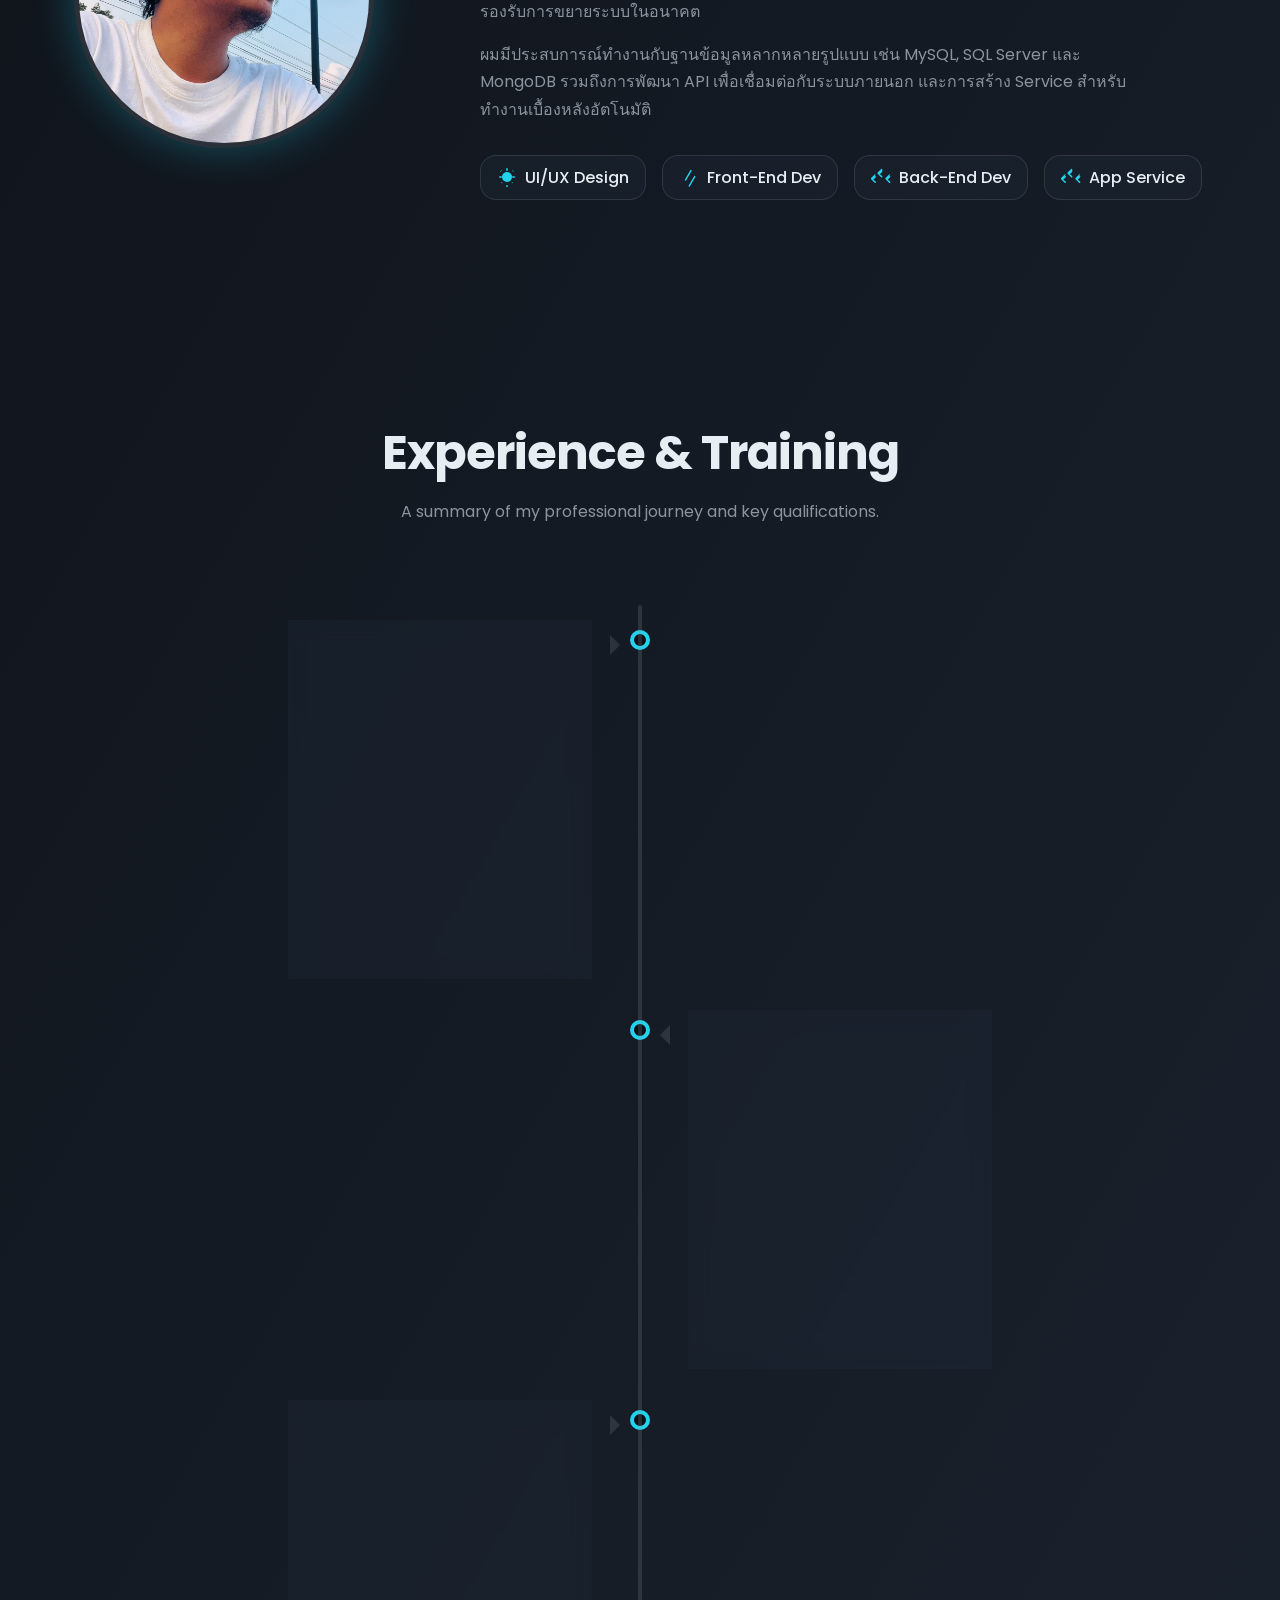
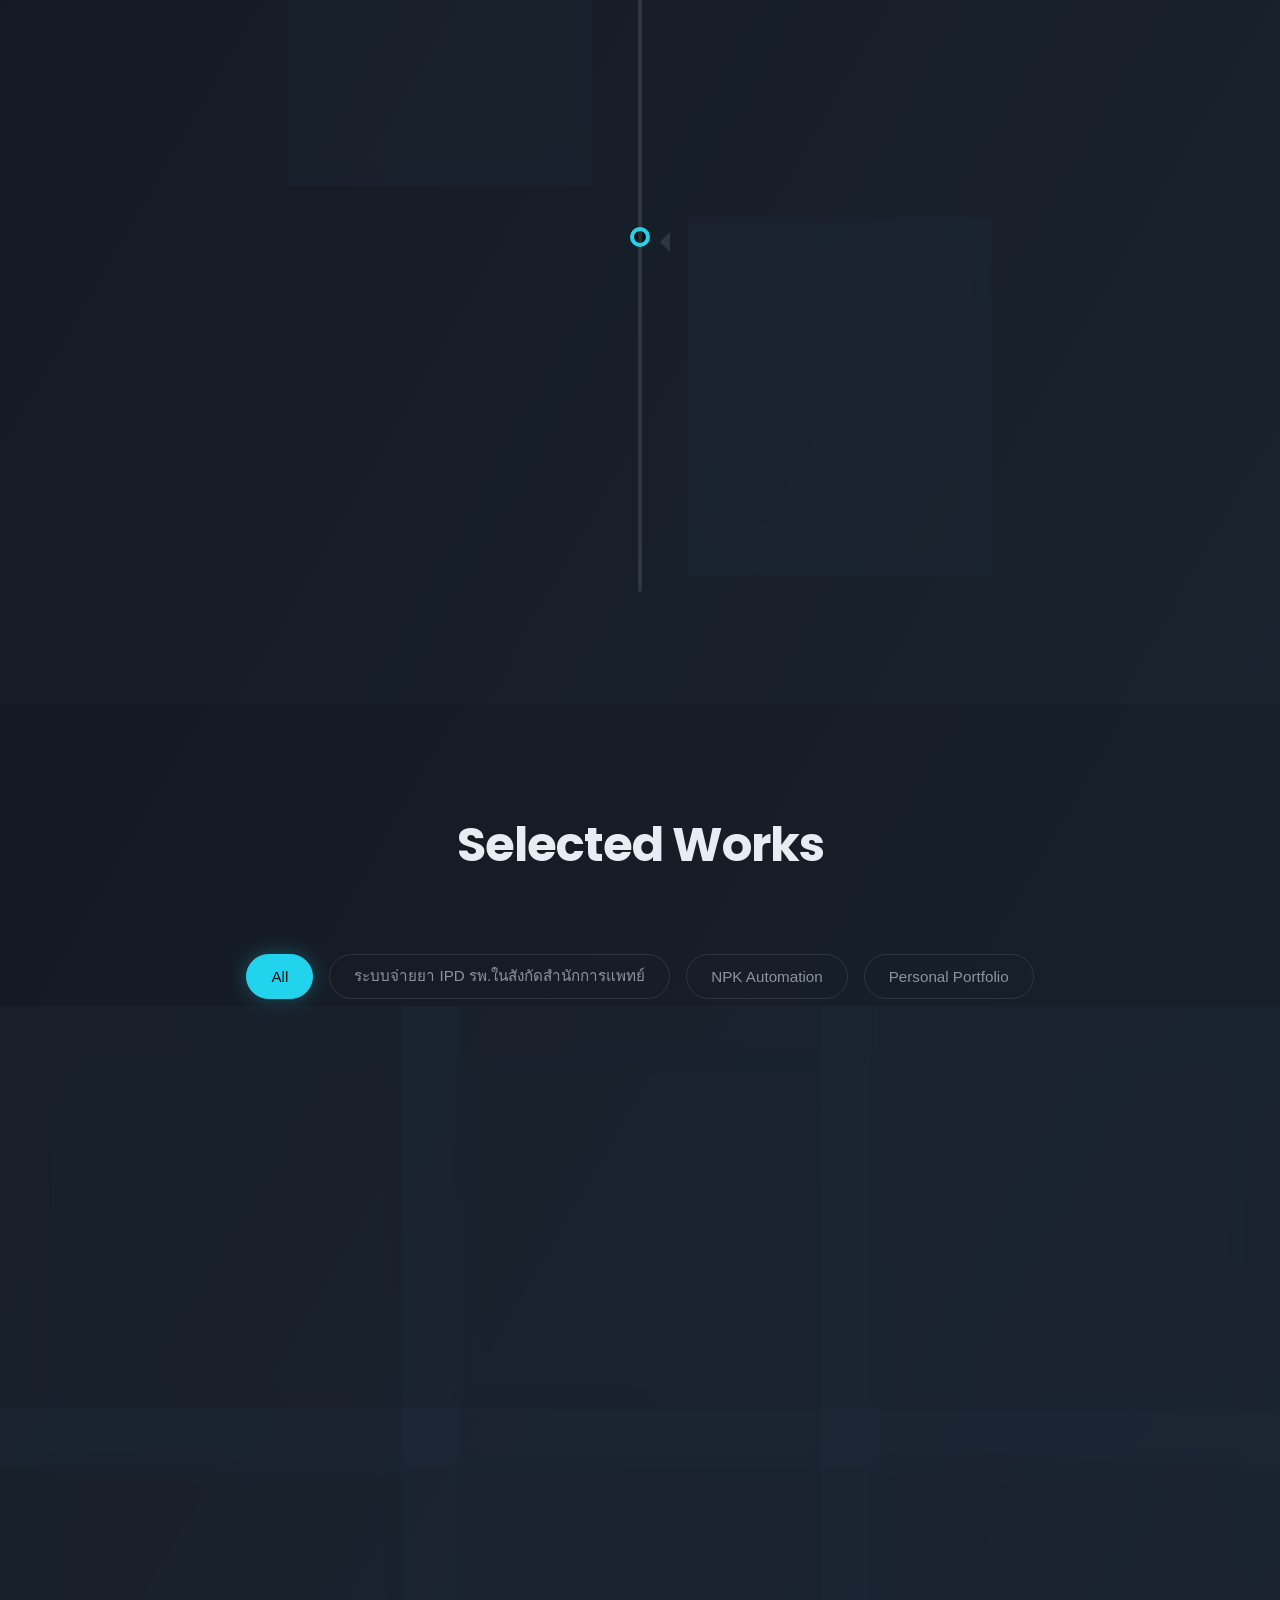
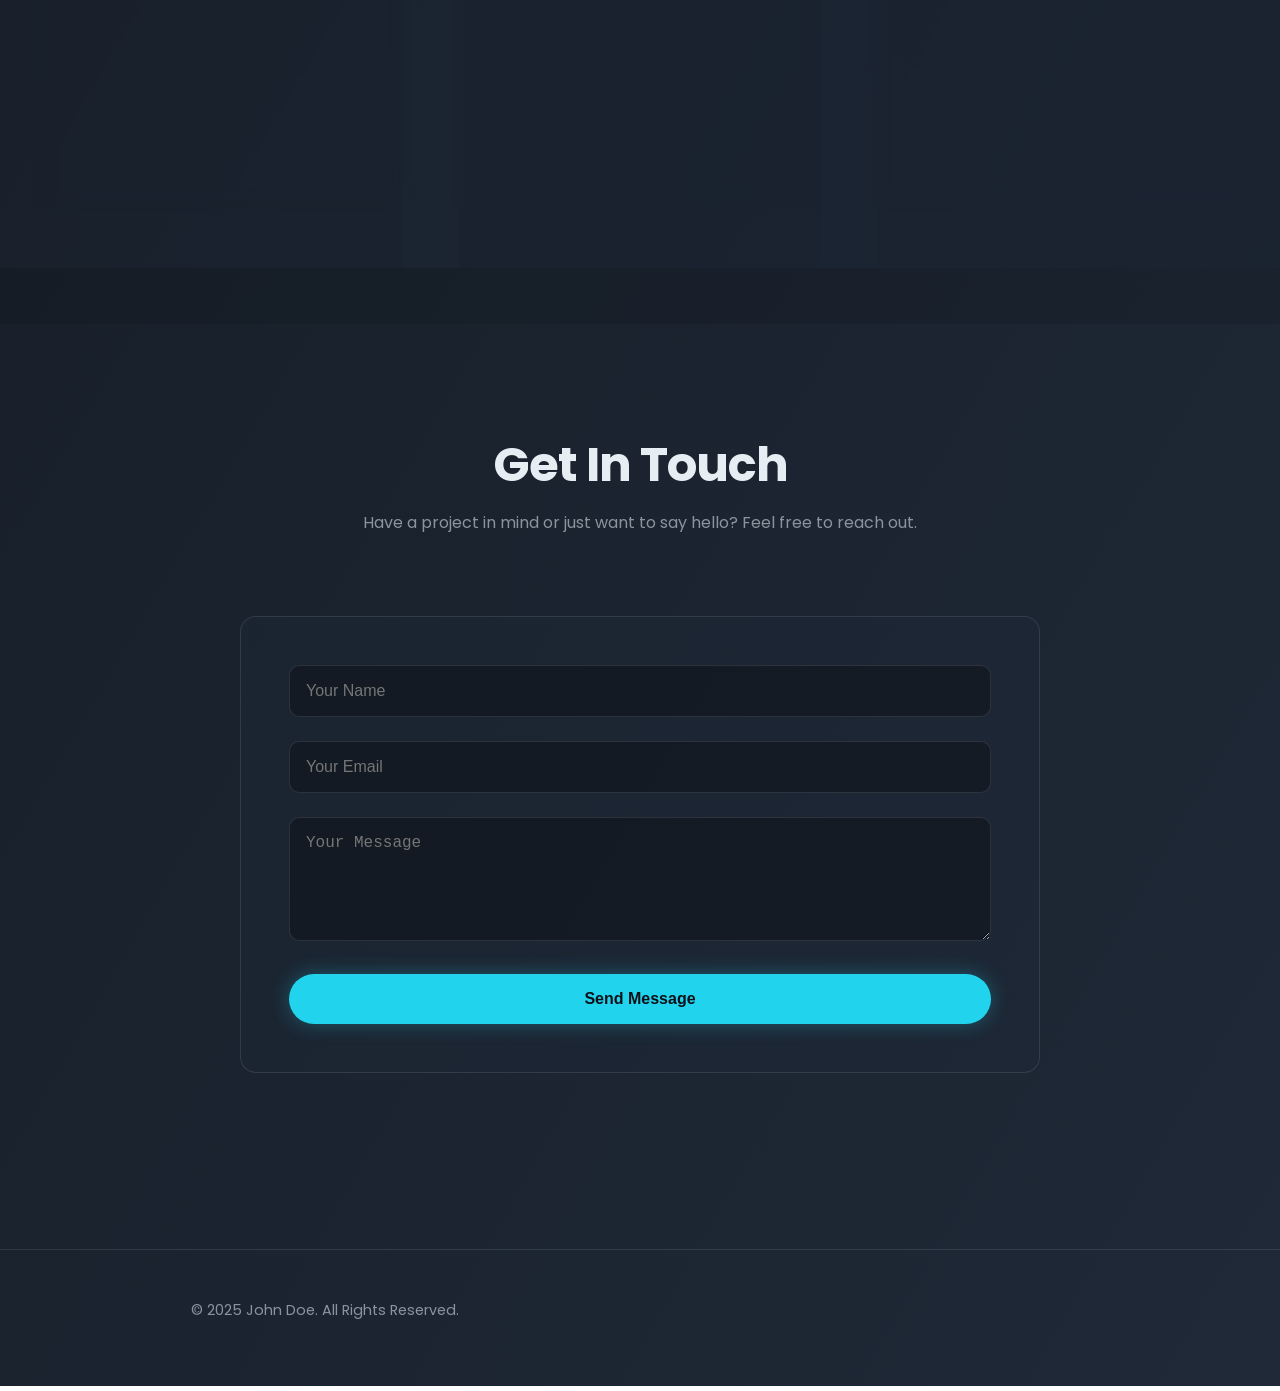
==== commit e6b4a55c: "Add link to Project page in navigation" ====
--- a/index.html
+++ b/index.html
@@ -721,6 +721,7 @@
                 <li><a href="#experience" class="nav-link">Experience</a></li>
                 <li><a href="#portfolio" class="nav-link">Portfolio</a></li>
                 <li><a href="#contact" class="nav-link">Contact</a></li>
+                 <li><a href="/portfolio-opd-robotV2.html" class="nav-link">Project</a></li>
             </ul>
         </div>
     </nav>
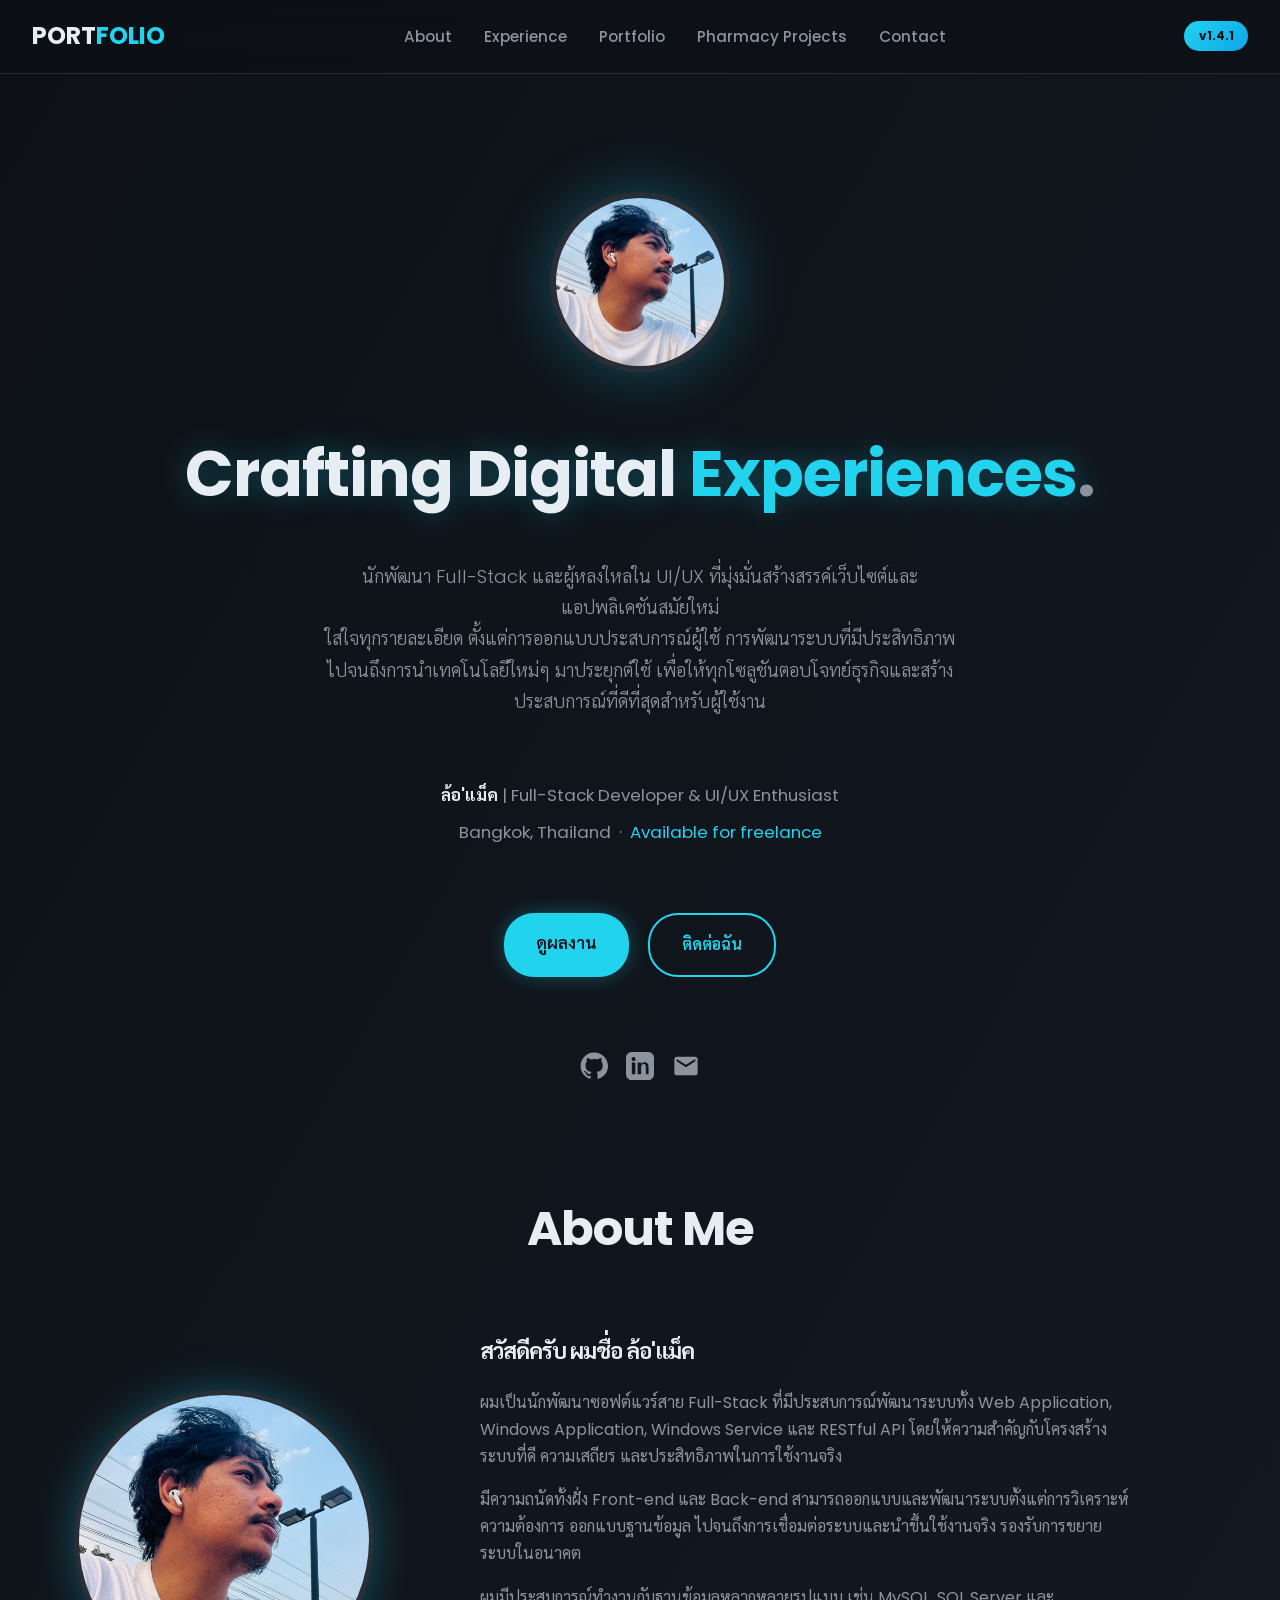
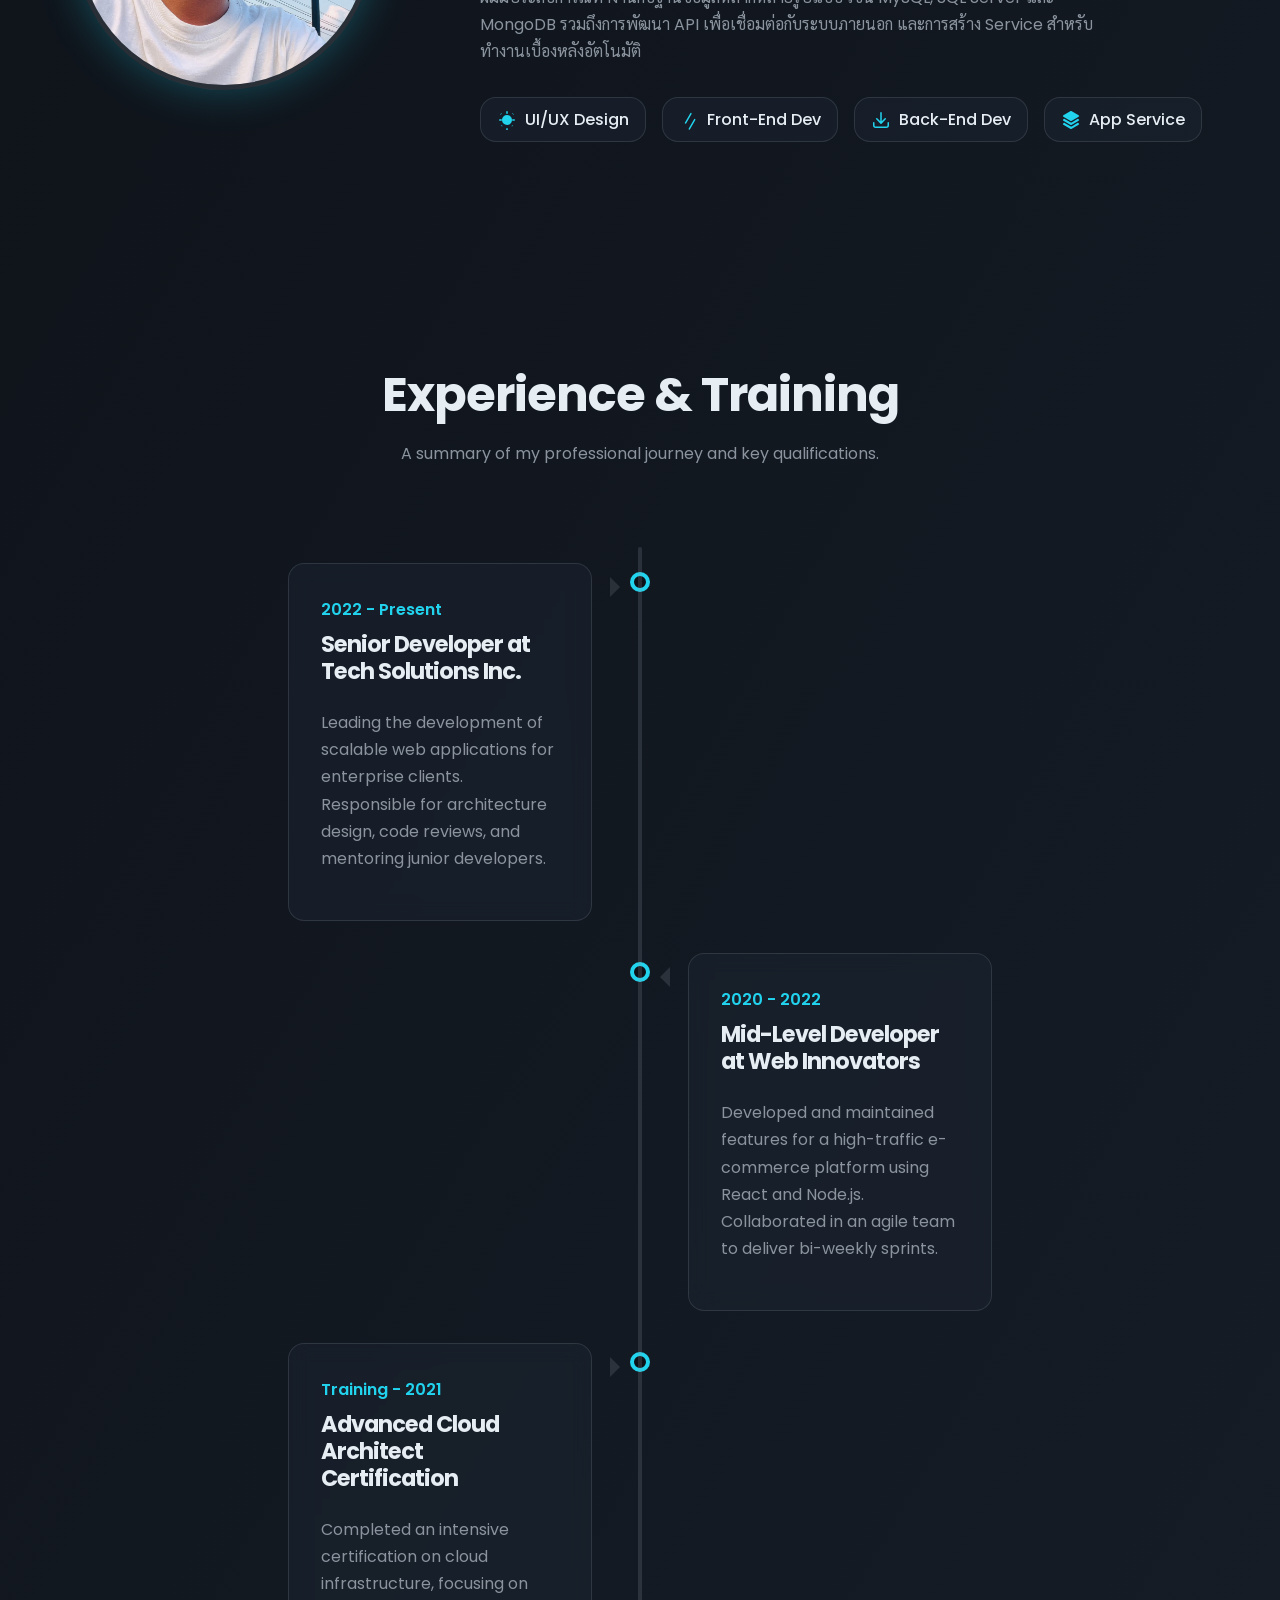
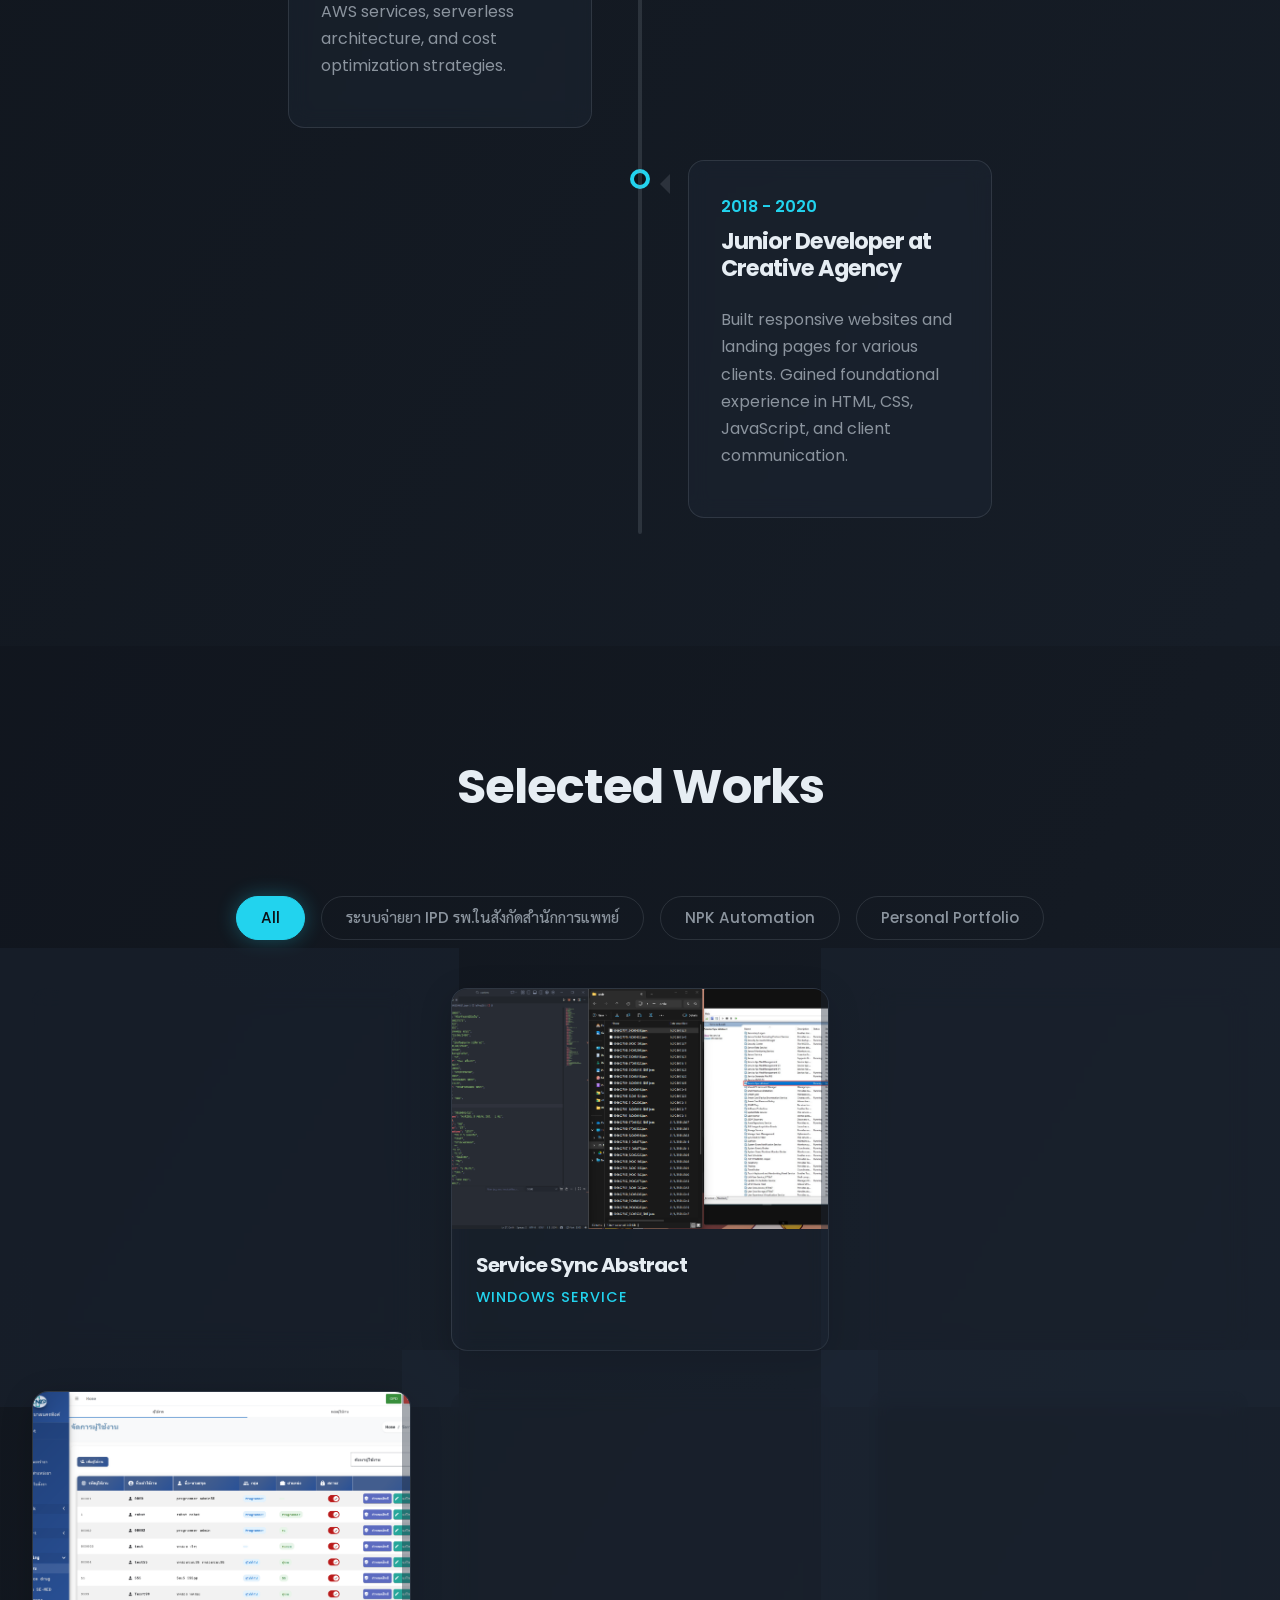
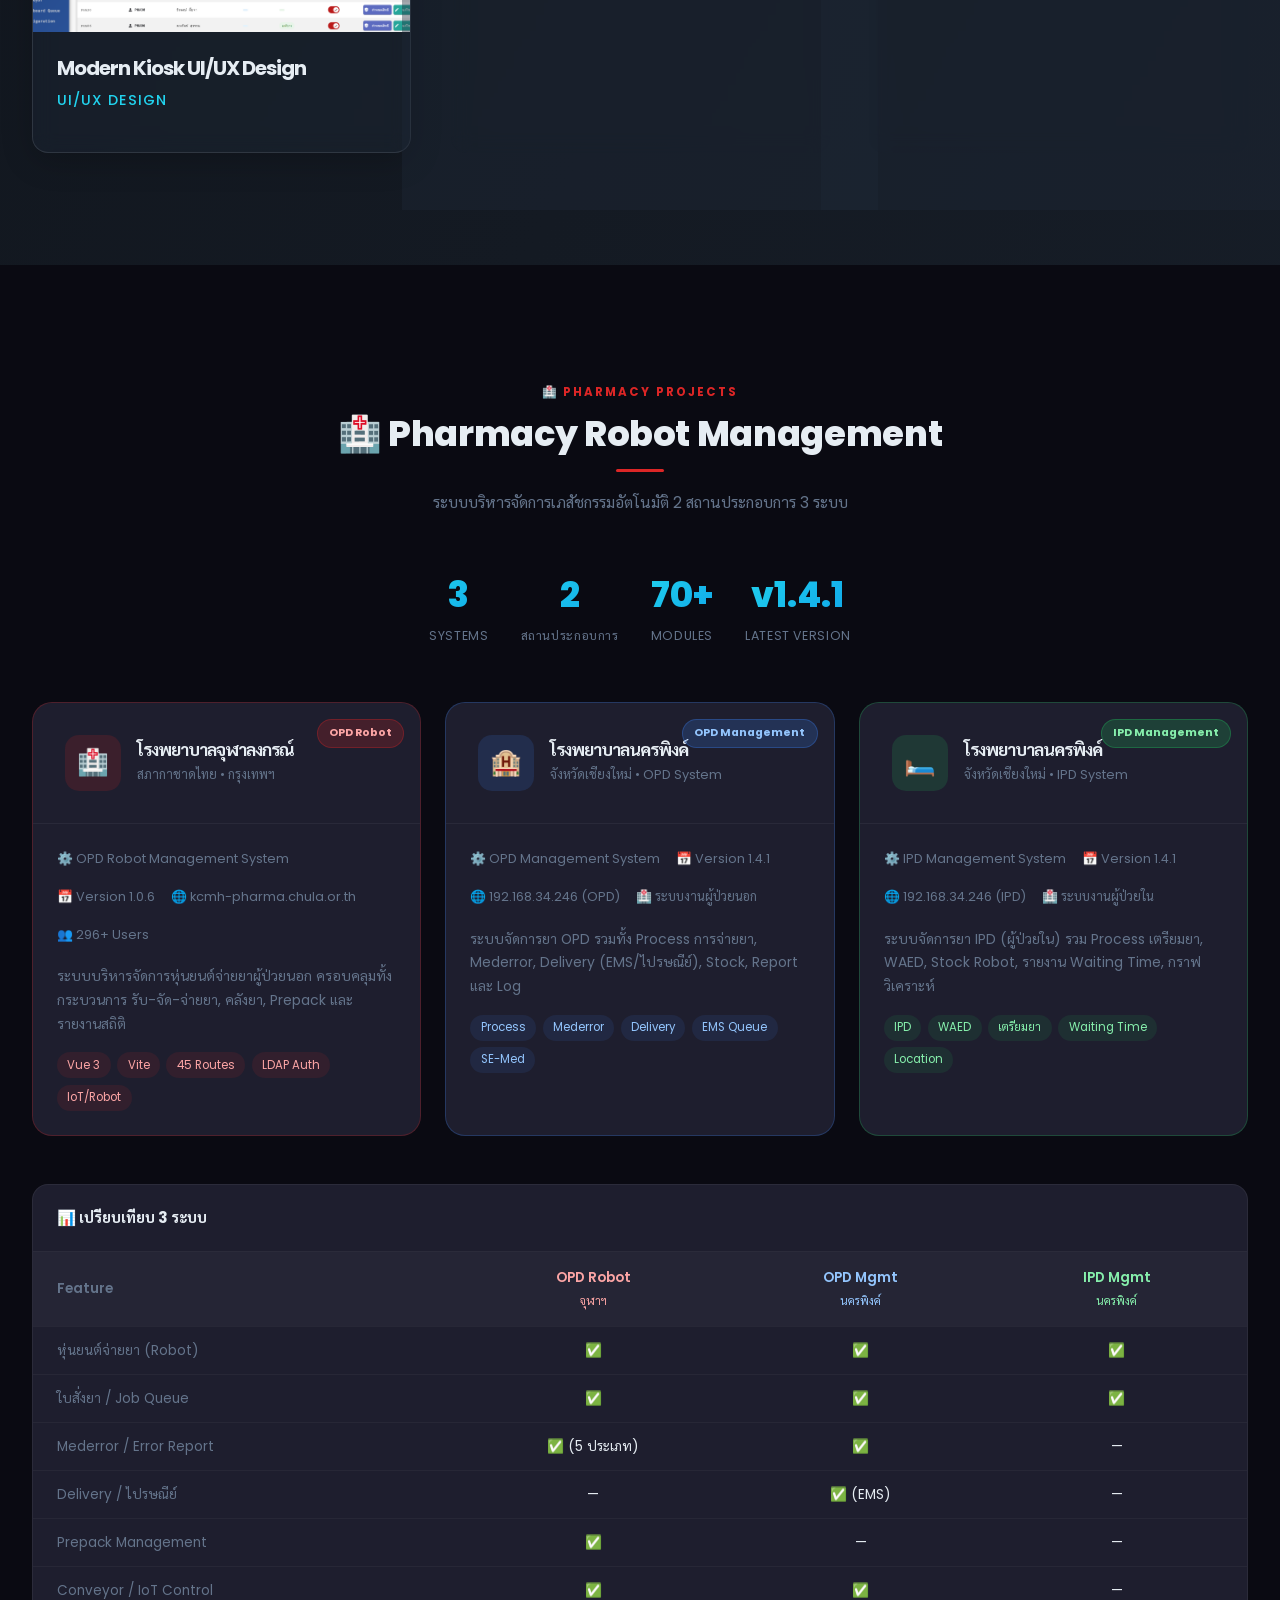
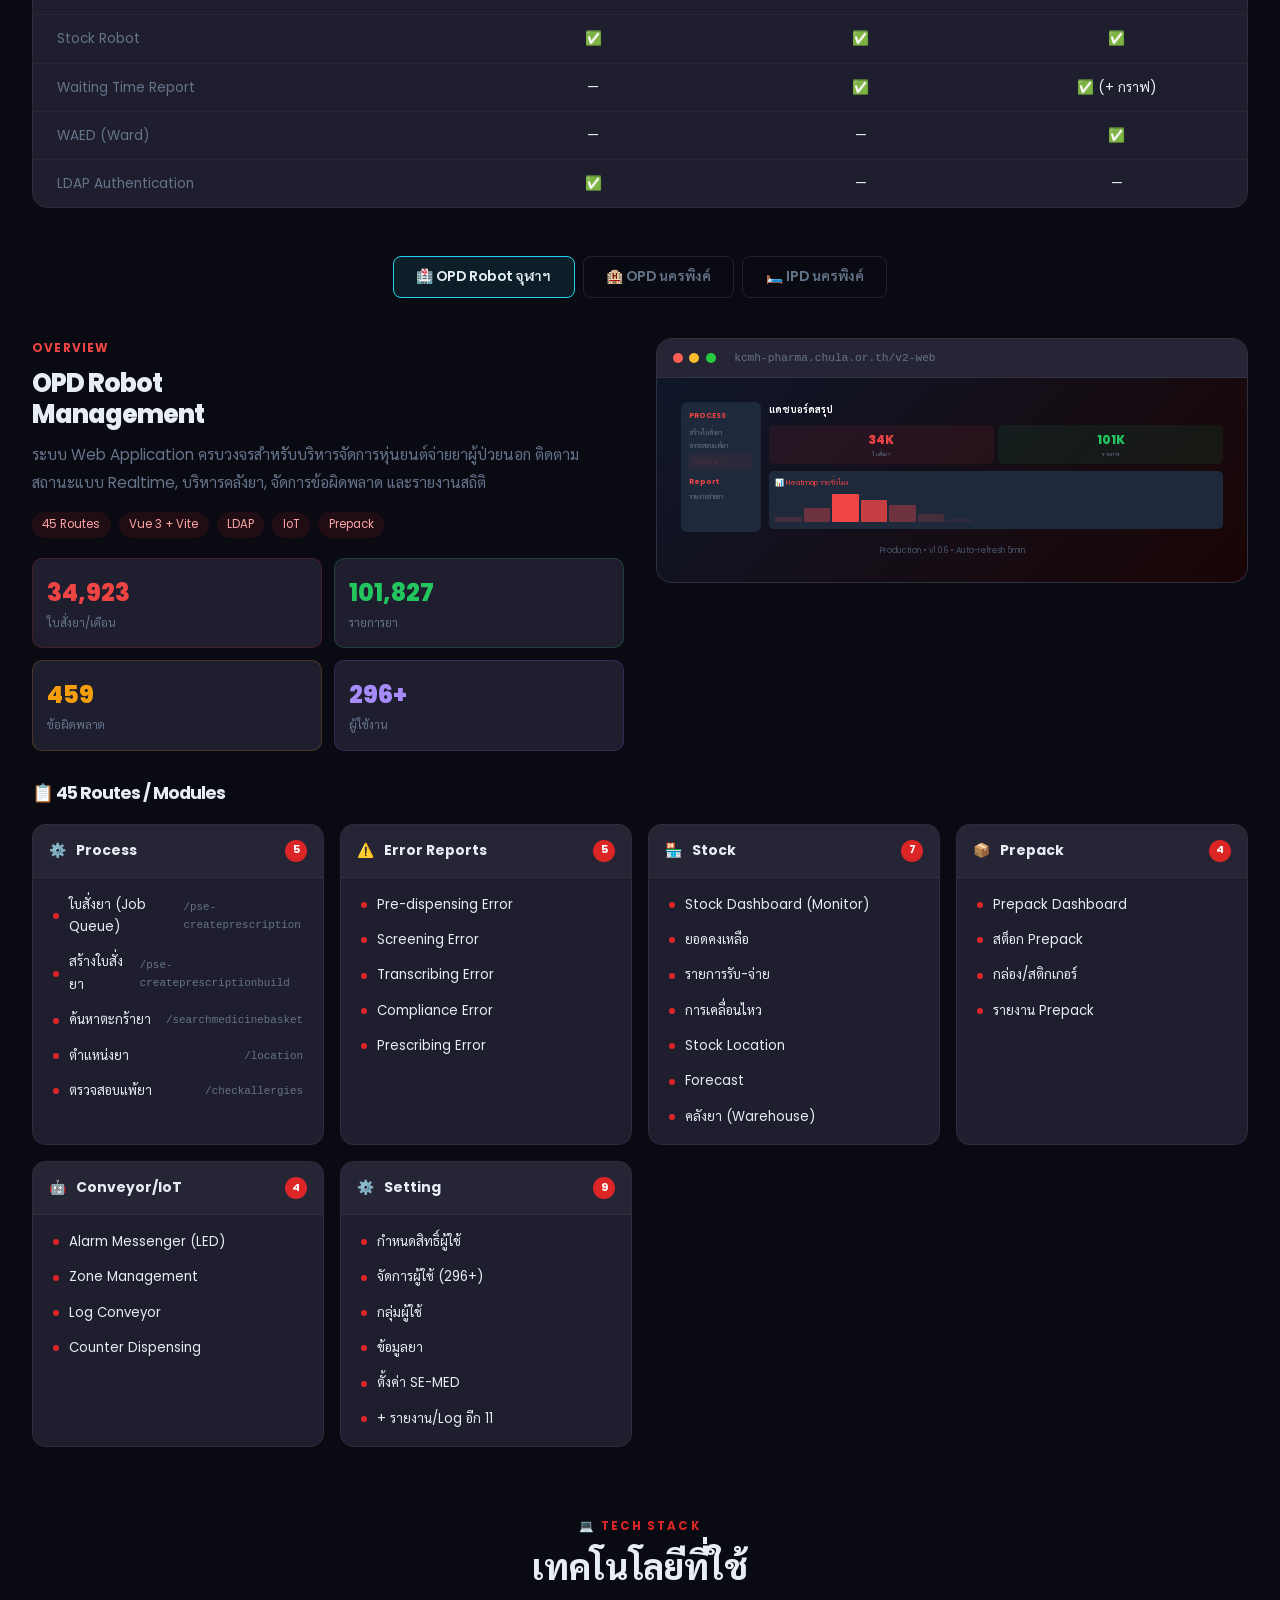
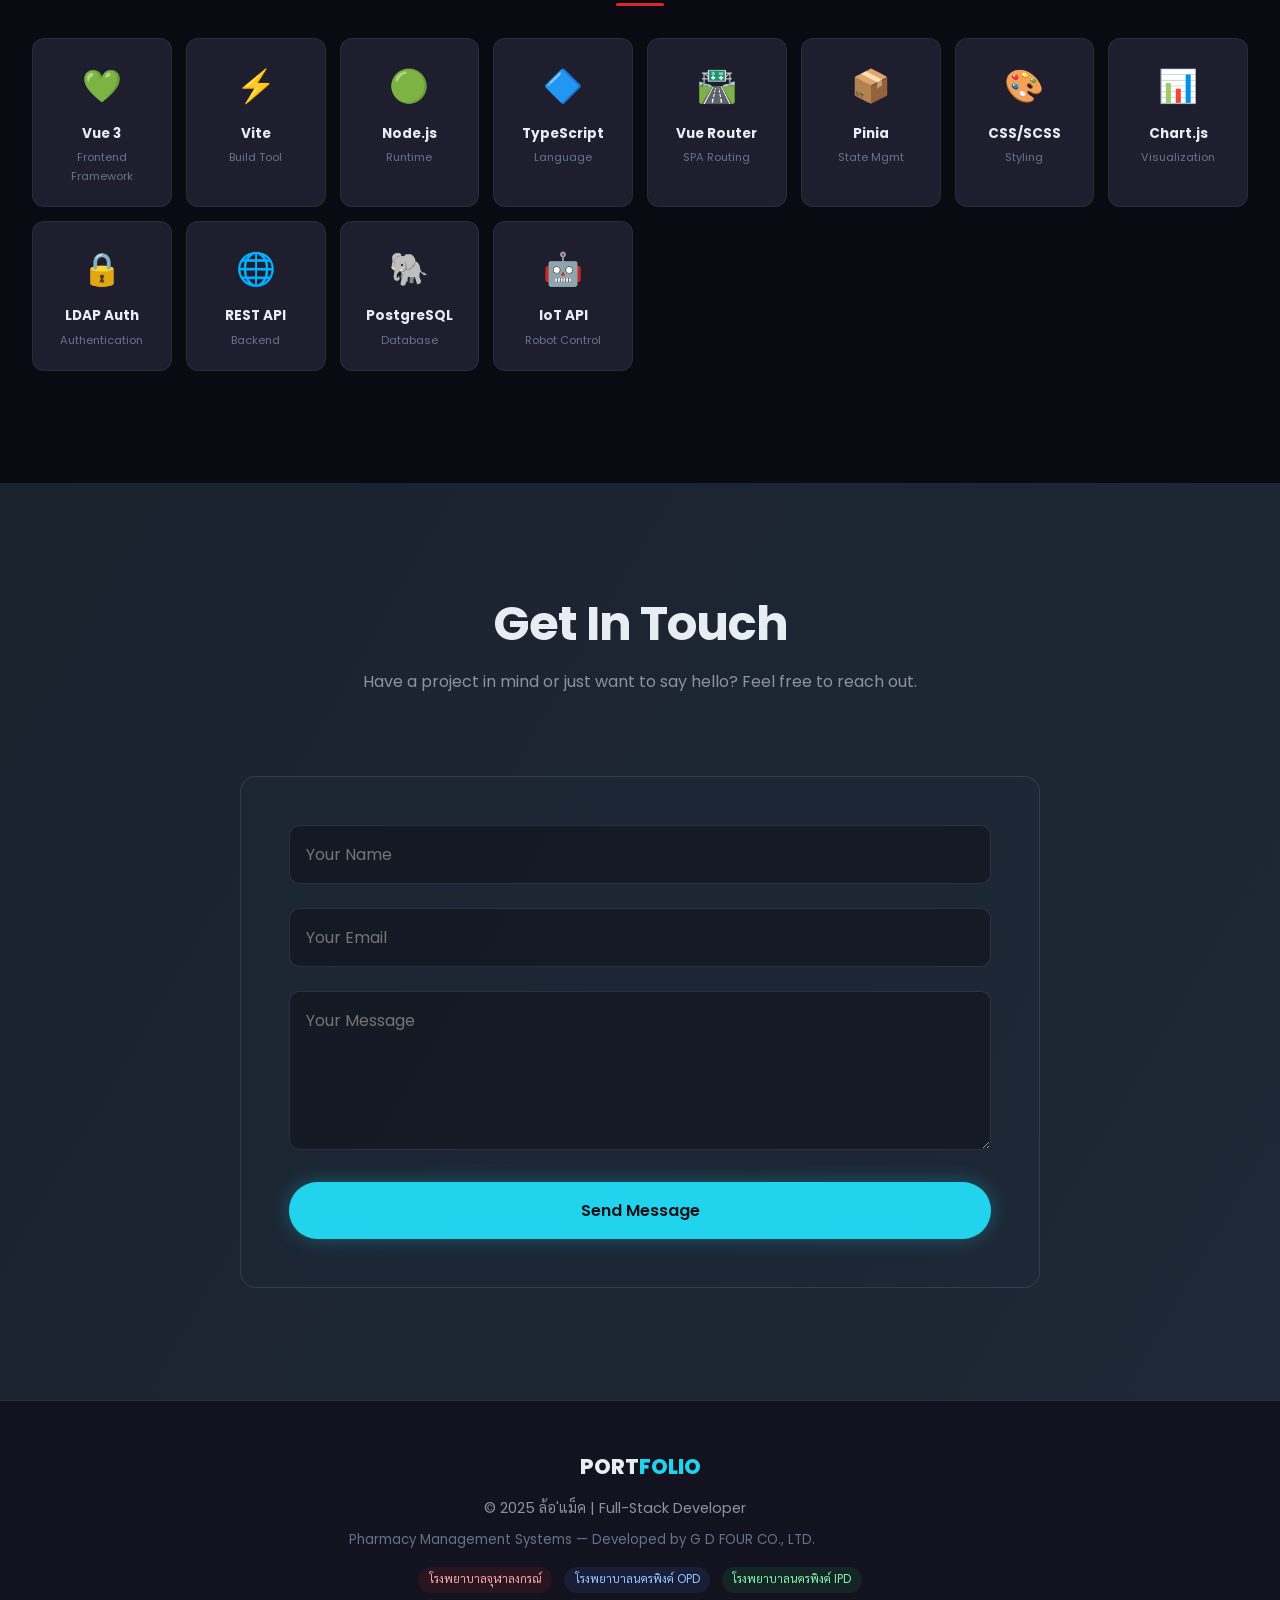
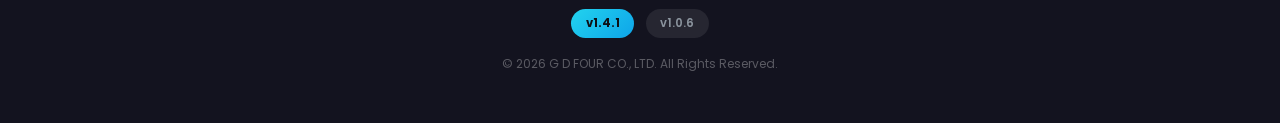
==== commit 3a3438ed: "Update fmt.Println message from 'Hello' to 'Goodbye'" ====
--- a/index.html
+++ b/index.html
@@ -1,1213 +1,1192 @@
 <!DOCTYPE html>
-<html lang="en">
-
+<html lang="th">
 <head>
-    <meta charset="UTF-8">
-    <meta name="viewport" content="width=device-width, initial-scale=1.0">
-    <title>My Portfolio | Advanced</title>
-    <link rel="preconnect" href="https://fonts.googleapis.com">
-    <link rel="preconnect" href="https://fonts.gstatic.com" crossorigin>
-    <link href="https://fonts.googleapis.com/css2?family=Poppins:wght@300;400;500;600;700&display=swap"
-        rel="stylesheet">
-
-    <style>
-        /* --- CSS Variables for Modern Dark Theme --- */
-        :root {
-            --color-background: #0d1117;
-            --color-text: #e6edf3;
-            --color-primary: #22d3ee;
-            /* Vibrant Cyan */
-            --color-primary-glow: rgba(34, 211, 238, 0.3);
-            --color-secondary: #8b949e;
-            --color-card-bg: rgba(31, 41, 55, 0.4);
-            --color-border: rgba(139, 148, 158, 0.2);
-            --color-shadow: rgba(0, 0, 0, 0.2);
-            --font-family: 'Poppins', sans-serif;
-            --border-radius: 16px;
-            --transition-speed: 0.4s;
+  <meta charset="UTF-8">
+  <meta name="viewport" content="width=device-width, initial-scale=1.0">
+  <title>Portfolio v2 | Full-Stack Developer & Pharmacy Systems</title>
+  <link rel="preconnect" href="https://fonts.googleapis.com">
+  <link rel="preconnect" href="https://fonts.gstatic.com" crossorigin>
+  <link href="https://fonts.googleapis.com/css2?family=Poppins:wght@300;400;500;600;700&family=Sarabun:wght@300;400;600;700;800&display=swap" rel="stylesheet">
+
+  <style>
+    /* ===== CSS Variables ===== */
+    :root {
+      --color-background: #0d1117;
+      --color-text: #e6edf3;
+      --color-primary: #22d3ee;
+      --color-primary-glow: rgba(34, 211, 238, 0.3);
+      --color-secondary: #8b949e;
+      --color-card-bg: rgba(31, 41, 55, 0.4);
+      --color-border: rgba(139, 148, 158, 0.2);
+      --color-shadow: rgba(0, 0, 0, 0.2);
+      --color-red: #dc2626;
+      --color-blue: #3b82f6;
+      --color-green: #22c55e;
+      --font-family: 'Poppins', 'Sarabun', sans-serif;
+      --border-radius: 16px;
+      --transition-speed: 0.4s;
+      /* Pharmacy dark palette */
+      --dark: #0a0a12;
+      --dark2: #13131f;
+      --dark3: #1e1e2e;
+      --dark4: #252535;
+      --muted: #64748b;
+    }
+
+    /* ===== Keyframes ===== */
+    @keyframes background-pan {
+      0%   { background-position: 0% 50%; }
+      50%  { background-position: 100% 50%; }
+      100% { background-position: 0% 50%; }
+    }
+    @keyframes fadeInUp {
+      from { opacity: 0; transform: translateY(24px); }
+      to   { opacity: 1; transform: translateY(0); }
+    }
+
+    /* ===== Reset & Base ===== */
+    *, *::before, *::after { box-sizing: border-box; margin: 0; padding: 0; }
+    html { scroll-behavior: smooth; }
+    body {
+      font-family: var(--font-family);
+      background: linear-gradient(300deg, #0d1117, #1f2937, #0d1117);
+      background-size: 200% 200%;
+      animation: background-pan 15s ease infinite;
+      color: var(--color-text);
+      line-height: 1.7;
+    }
+
+    /* ===== Layout ===== */
+    .container { max-width: 1280px; margin: 0 auto; padding: 0 2rem; }
+    section { padding: 7rem 0; overflow: hidden; }
+
+    /* ===== Typography ===== */
+    h1, h2, h3 { font-weight: 700; line-height: 1.2; margin-bottom: 1.5rem; letter-spacing: -1px; }
+    h1 { font-size: clamp(2.5rem, 5vw, 4.5rem); text-shadow: 0 0 30px var(--color-primary-glow); }
+    h2 { font-size: clamp(2rem, 4vw, 3rem); text-align: center; margin-bottom: 5rem; }
+    h3 { font-size: 1.4rem; color: var(--color-text); }
+    p  { margin-bottom: 1rem; color: var(--color-secondary); max-width: 65ch; }
+    .section-subtitle { text-align: center; max-width: 600px; margin: -4rem auto 5rem; color: var(--color-secondary); }
+
+    /* ===== Navigation ===== */
+    .main-nav {
+      position: fixed; top: 0; left: 0; width: 100%; z-index: 100;
+      padding: 1rem 0;
+      background: rgba(13, 17, 23, 0.85);
+      backdrop-filter: blur(12px);
+      border-bottom: 1px solid var(--color-border);
+      transition: all var(--transition-speed) ease;
+    }
+    .nav-container {
+      display: flex; justify-content: space-between; align-items: center;
+      max-width: 1280px; margin: 0 auto; padding: 0 2rem;
+    }
+    .nav-logo { font-weight: 700; font-size: 1.5rem; color: var(--color-text); text-decoration: none; }
+    .nav-logo span { color: var(--color-primary); }
+    .nav-links { display: flex; list-style: none; gap: 2rem; align-items: center; }
+    .nav-links a {
+      color: var(--color-secondary); text-decoration: none; font-weight: 500;
+      position: relative; transition: color var(--transition-speed) ease; font-size: 0.95rem;
+    }
+    .nav-links a:hover, .nav-links a.active { color: var(--color-primary); }
+    .nav-links a::after {
+      content: ''; position: absolute; bottom: -5px; left: 0; width: 100%; height: 2px;
+      background: var(--color-primary); transform: scaleX(0); transform-origin: right;
+      transition: transform var(--transition-speed) cubic-bezier(0.25, 1, 0.5, 1);
+    }
+    .nav-links a.active::after, .nav-links a:hover::after { transform: scaleX(1); transform-origin: left; }
+    .nav-badge {
+      background: linear-gradient(135deg, var(--color-primary), #0ea5e9);
+      color: #0d1117; padding: .3rem .9rem; border-radius: 20px; font-size: .75rem; font-weight: 700; white-space: nowrap;
+    }
+
+    /* ===== Hero ===== */
+    #hero {
+      padding-top: 12rem; text-align: center;
+      display: flex; flex-direction: column; align-items: center; min-height: 100vh;
+    }
+    #hero h1 span { color: var(--color-primary); }
+    #hero .subtitle { font-size: 1.15rem; max-width: 640px; margin: 0 auto; font-weight: 300; }
+    .about-image {
+      width: 100%; max-width: 300px; height: 300px; border-radius: 50%; object-fit: cover;
+      border: 5px solid var(--color-border); box-shadow: 0 0 40px var(--color-primary-glow); justify-self: center;
+    }
+
+    /* ===== About ===== */
+    .about-content { display: grid; grid-template-columns: 1fr 2fr; align-items: center; gap: 4rem; }
+    .skills-list { margin-top: 2rem; display: flex; flex-wrap: wrap; gap: 1rem; }
+    .skill-item {
+      display: flex; align-items: center; gap: 0.5rem;
+      background: var(--color-card-bg); padding: 0.5rem 1rem;
+      border-radius: var(--border-radius); border: 1px solid var(--color-border); font-weight: 500;
+    }
+    .skill-item svg { width: 20px; height: 20px; color: var(--color-primary); }
+
+    /* ===== Timeline ===== */
+    .timeline { position: relative; max-width: 800px; margin: 0 auto; }
+    .timeline::after {
+      content: ''; position: absolute; width: 4px; background-color: var(--color-border);
+      top: 0; bottom: 0; left: 50%; margin-left: -2px; border-radius: 2px;
+    }
+    .timeline-item { padding: 1rem 3rem; position: relative; background-color: inherit; width: 50%; }
+    .timeline-item::after {
+      content: ''; position: absolute; width: 20px; height: 20px; right: -10px;
+      background-color: var(--color-background); border: 4px solid var(--color-primary);
+      top: 25px; border-radius: 50%; z-index: 1; transition: all var(--transition-speed);
+    }
+    .timeline-item.left { left: 0; }
+    .timeline-item.right { left: 50%; }
+    .timeline-item.left::before {
+      content: " "; height: 0; position: absolute; top: 30px; width: 0; z-index: 1;
+      right: 20px; border: medium solid var(--color-border);
+      border-width: 10px 0 10px 10px; border-color: transparent transparent transparent var(--color-border);
+    }
+    .timeline-item.right::before {
+      content: " "; height: 0; position: absolute; top: 30px; width: 0; z-index: 1;
+      left: 20px; border: medium solid var(--color-border);
+      border-width: 10px 10px 10px 0; border-color: transparent var(--color-border) transparent transparent;
+    }
+    .timeline-item.right::after { left: -10px; }
+    .timeline-content {
+      padding: 2rem; background: var(--color-card-bg); border: 1px solid var(--color-border);
+      position: relative; border-radius: var(--border-radius);
+      backdrop-filter: blur(10px); transition: all var(--transition-speed);
+    }
+    .timeline-item:hover .timeline-content { border-color: var(--color-primary); box-shadow: 0 0 30px var(--color-primary-glow); }
+    .timeline-item:hover::after { background-color: var(--color-primary); }
+    .timeline-date { font-weight: 600; color: var(--color-primary); margin-bottom: 0.5rem; }
+
+    /* ===== Portfolio Section ===== */
+    #portfolio { background-color: rgba(0, 0, 0, 0.1); }
+    .portfolio-grid { display: grid; grid-template-columns: repeat(auto-fit, minmax(340px, 1fr)); gap: 2.5rem; }
+    .portfolio-card {
+      background: var(--color-card-bg); border-radius: var(--border-radius);
+      border: 1px solid var(--color-border); backdrop-filter: blur(10px);
+      box-shadow: 0 8px 32px 0 var(--color-shadow); overflow: hidden; cursor: pointer;
+      transition: transform var(--transition-speed) ease, box-shadow var(--transition-speed) ease, border-color var(--transition-speed) ease;
+    }
+    .portfolio-card:hover { transform: translateY(-10px); border-color: var(--color-primary); box-shadow: 0 0 40px var(--color-primary-glow); }
+    .card-image img { width: 100%; height: 240px; object-fit: cover; display: block; transition: transform var(--transition-speed) ease; }
+    .portfolio-card:hover .card-image img { transform: scale(1.05); }
+    .card-content { padding: 1.5rem; }
+    .card-content h3 { font-size: 1.25rem; margin-bottom: 0.5rem; }
+    .card-category { font-size: 0.9rem; font-weight: 500; color: var(--color-primary); text-transform: uppercase; letter-spacing: 1px; }
+    .filter-buttons { display: flex; justify-content: center; flex-wrap: wrap; gap: 1rem; margin-bottom: 3rem; }
+    .filter-btn {
+      background-color: transparent; color: var(--color-secondary); border: 1px solid var(--color-border);
+      padding: 0.6rem 1.5rem; border-radius: 30px; font-weight: 500; font-size: 0.95rem;
+      cursor: pointer; transition: all var(--transition-speed) ease; font-family: var(--font-family);
+    }
+    .filter-btn:hover { background-color: var(--color-primary-glow); color: var(--color-primary); border-color: var(--color-primary); }
+    .filter-btn.active { background-color: var(--color-primary); color: var(--color-background); border-color: var(--color-primary); box-shadow: 0 0 20px var(--color-primary-glow); }
+
+    /* ===== Contact ===== */
+    .contact-container { max-width: 800px; margin: 0 auto; background: var(--color-card-bg); padding: 3rem; border-radius: var(--border-radius); border: 1px solid var(--color-border); }
+    .contact-form { display: grid; gap: 1.5rem; }
+    .form-group { position: relative; }
+    .form-input {
+      width: 100%; padding: 1rem; background: rgba(13, 17, 23, 0.5);
+      border: 1px solid var(--color-border); border-radius: 10px;
+      color: var(--color-text); font-size: 1rem; transition: border-color var(--transition-speed);
+      font-family: var(--font-family);
+    }
+    .form-input:focus { outline: none; border-color: var(--color-primary); }
+    .submit-btn {
+      background: var(--color-primary); color: var(--color-background); padding: 1rem 2rem;
+      border-radius: 30px; text-decoration: none; font-weight: 600; transition: all var(--transition-speed);
+      box-shadow: 0 0 20px var(--color-primary-glow); border: none; cursor: pointer; font-size: 1rem;
+      font-family: var(--font-family);
+    }
+    .submit-btn:hover { transform: translateY(-3px); box-shadow: 0 5px 30px var(--color-primary-glow); }
+
+    /* ===== Modal ===== */
+    .modal {
+      position: fixed; top: 0; left: 0; width: 100%; height: 100%;
+      background-color: rgba(13, 17, 23, 0.7); backdrop-filter: blur(8px);
+      display: flex; align-items: center; justify-content: center;
+      opacity: 0; visibility: hidden;
+      transition: opacity var(--transition-speed) ease, visibility 0s var(--transition-speed);
+      z-index: 1000;
+    }
+    .modal.active { opacity: 1; visibility: visible; transition-delay: 0s; }
+    .modal-content {
+      background: var(--color-card-bg); border: 1px solid var(--color-border);
+      border-radius: var(--border-radius); width: 90%; overflow-y: auto;
+      position: relative; padding: 2.5rem;
+      transform: scale(0.95); transition: transform var(--transition-speed) cubic-bezier(0.25, 1, 0.5, 1);
+    }
+    .modal.active .modal-content { transform: scale(1); }
+    .modal-close {
+      position: absolute; top: 1.5rem; right: 1.5rem; font-size: 2rem; font-weight: 400;
+      color: var(--color-secondary); cursor: pointer; line-height: 1;
+      transition: color var(--transition-speed) ease, transform var(--transition-speed) ease;
+    }
+    .modal-close:hover { color: var(--color-text); transform: rotate(90deg); }
+    .modal-body { display: grid; grid-template-columns: 1.2fr 1fr; gap: 2.5rem; }
+    .modal-main-image { width: 100%; border-radius: var(--border-radius); margin-bottom: 1rem; border: 1px solid var(--color-border); }
+    .modal-gallery { display: grid; grid-template-columns: repeat(auto-fill, minmax(70px, 1fr)); gap: 0.75rem; }
+    .modal-gallery img {
+      width: 100%; height: 60px; object-fit: cover; border-radius: 8px;
+      cursor: pointer; border: 2px solid transparent; opacity: 0.7; transition: all var(--transition-speed);
+    }
+    .modal-gallery img.selected, .modal-gallery img:hover { border-color: var(--color-primary); opacity: 1; transform: scale(1.05); }
+    #modal-technologies { display: flex; flex-wrap: wrap; gap: 0.75rem; margin: 1.5rem 0; }
+    .tech-tag {
+      background-color: rgba(34, 211, 238, 0.1); color: var(--color-primary);
+      padding: 0.4rem 0.8rem; border-radius: 20px; font-size: 0.85rem; font-weight: 500;
+    }
+    .modal-link {
+      display: inline-block; background: var(--color-primary); color: var(--color-background);
+      padding: 0.75rem 2rem; border-radius: 30px; text-decoration: none; font-weight: 600;
+      transition: all var(--transition-speed); box-shadow: 0 0 20px var(--color-primary-glow);
+    }
+    .modal-link:hover { transform: translateY(-3px); box-shadow: 0 5px 30px var(--color-primary-glow); }
+
+    /* ===== Scroll Reveal ===== */
+    .reveal {
+      opacity: 0; transform: translateY(40px);
+      transition: opacity 1s cubic-bezier(0.5, 0, 0, 1), transform 1s cubic-bezier(0.5, 0, 0, 1);
+    }
+    .reveal.visible { opacity: 1; transform: translateY(0); }
+    .fade { opacity: 0; transform: translateY(24px); transition: all .55s ease; }
+    .fade.visible { opacity: 1; transform: translateY(0); }
+
+    /* ===== Pharmacy Section ===== */
+    #pharmacy { background: var(--dark); padding: 7rem 0; }
+    .sec-label {
+      display: inline-block; color: var(--color-red); font-size: .73rem; font-weight: 700;
+      letter-spacing: .18em; text-transform: uppercase; margin-bottom: .6rem;
+    }
+    .sec-title-ph { font-size: clamp(1.6rem, 3.5vw, 2.2rem); font-weight: 800; margin-bottom: .9rem; letter-spacing: -.01em; text-align: center; }
+    .sec-desc { color: var(--muted); font-size: .98rem; max-width: 580px; margin: 0 auto; line-height: 1.85; }
+    .sec-header { text-align: center; margin-bottom: 3rem; }
+    .divider { width: 48px; height: 3px; background: var(--color-red); border-radius: 4px; margin: .75rem auto 0; }
+
+    /* KPI Row */
+    .kpi-row { display: flex; gap: 2rem; justify-content: center; flex-wrap: wrap; margin: 2rem 0 3.5rem; }
+    .kpi { text-align: center; }
+    .kpi-val {
+      font-size: 2.2rem; font-weight: 800;
+      background: linear-gradient(135deg, var(--color-primary), #0ea5e9);
+      -webkit-background-clip: text; -webkit-text-fill-color: transparent; background-clip: text;
+    }
+    .kpi-label { font-size: .78rem; color: var(--muted); letter-spacing: .05em; }
+
+    /* Clients Grid */
+    .clients-grid { display: grid; grid-template-columns: repeat(auto-fit, minmax(300px, 1fr)); gap: 1.5rem; margin-bottom: 3rem; }
+    .client-card {
+      background: var(--dark3); border: 1px solid rgba(255,255,255,.06);
+      border-radius: 20px; overflow: hidden; transition: all .3s; position: relative;
+    }
+    .client-card:hover { transform: translateY(-4px); box-shadow: 0 20px 40px rgba(0,0,0,.4); }
+    .client-header { padding: 2rem; display: flex; align-items: center; gap: 1rem; border-bottom: 1px solid rgba(255,255,255,.05); }
+    .client-icon { width: 56px; height: 56px; border-radius: 14px; display: flex; align-items: center; justify-content: center; font-size: 1.6rem; flex-shrink: 0; }
+    .client-icon.red { background: rgba(220,38,38,.15); }
+    .client-icon.blue { background: rgba(59,130,246,.15); }
+    .client-icon.green { background: rgba(34,197,94,.15); }
+    .client-info h3 { font-size: 1.1rem; font-weight: 700; margin-bottom: .2rem; }
+    .client-info p { font-size: .8rem; color: var(--muted); margin-bottom: 0; }
+    .client-badge { position: absolute; top: 1rem; right: 1rem; font-size: .68rem; font-weight: 700; padding: .25rem .7rem; border-radius: 20px; }
+    .badge-red   { background: rgba(220,38,38,.2); color: #fca5a5; border: 1px solid rgba(220,38,38,.3); }
+    .badge-blue  { background: rgba(59,130,246,.2); color: #93c5fd; border: 1px solid rgba(59,130,246,.3); }
+    .badge-green { background: rgba(34,197,94,.2); color: #86efac; border: 1px solid rgba(34,197,94,.3); }
+    .client-body { padding: 1.5rem; }
+    .client-meta { display: flex; gap: 1rem; flex-wrap: wrap; margin-bottom: 1.25rem; }
+    .client-meta-item { display: flex; align-items: center; gap: .4rem; font-size: .8rem; color: var(--muted); }
+    .client-tags { display: flex; gap: .4rem; flex-wrap: wrap; }
+    .tag { background: rgba(255,255,255,.05); color: var(--muted); padding: .2rem .65rem; border-radius: 20px; font-size: .72rem; }
+    .tag.red   { background: rgba(220,38,38,.1); color: #fca5a5; }
+    .tag.blue  { background: rgba(59,130,246,.1); color: #93c5fd; }
+    .tag.green { background: rgba(34,197,94,.1); color: #86efac; }
+    .tag.cyan  { background: rgba(34,211,238,.1); color: var(--color-primary); }
+
+    /* Project Tabs */
+    .project-tabs { display: flex; gap: .5rem; flex-wrap: wrap; justify-content: center; margin-bottom: 2.5rem; }
+    .project-tab {
+      padding: .6rem 1.4rem; border-radius: 8px; font-size: .87rem; font-weight: 600;
+      cursor: pointer; transition: all .2s; border: 1px solid rgba(255,255,255,.1);
+      background: transparent; color: var(--muted); font-family: var(--font-family);
+    }
+    .project-tab.active, .project-tab:hover { color: var(--color-text); border-color: var(--color-primary); background: rgba(34,211,238,.1); }
+    .project-panel { display: none; animation: fadeInUp .3s ease; }
+    .project-panel.active { display: block; }
+
+    /* Split Layout */
+    .split { display: grid; grid-template-columns: 1fr 1fr; gap: 2rem; align-items: start; }
+    .split-info h2 { font-size: 1.6rem; font-weight: 800; margin-bottom: .75rem; text-align: left; }
+    .split-info p { color: var(--muted); line-height: 1.8; margin-bottom: 1rem; font-size: .95rem; }
+    .split-screen { background: var(--dark3); border-radius: 16px; overflow: hidden; border: 1px solid rgba(255,255,255,.08); }
+    .screen-bar { background: var(--dark4); padding: .6rem 1rem; display: flex; align-items: center; gap: .4rem; border-bottom: 1px solid rgba(255,255,255,.06); }
+    .dot { width: 10px; height: 10px; border-radius: 50%; }
+    .dot-r { background: #ff5f57; } .dot-y { background: #febc2e; } .dot-g { background: #28c840; }
+    .screen-url { font-size: .7rem; color: var(--muted); margin-left: .75rem; font-family: monospace; }
+    .screen-content { padding: 1.5rem; }
+
+    /* Modules Grid */
+    .modules-grid { display: grid; grid-template-columns: repeat(auto-fit, minmax(260px, 1fr)); gap: 1rem; }
+    .mod-group { background: var(--dark3); border-radius: 14px; overflow: hidden; border: 1px solid rgba(255,255,255,.06); }
+    .mod-head { padding: .875rem 1rem; display: flex; align-items: center; gap: .6rem; font-weight: 700; font-size: .87rem; background: rgba(255,255,255,.03); border-bottom: 1px solid rgba(255,255,255,.05); }
+    .mod-count { margin-left: auto; background: var(--color-red); color: white; width: 22px; height: 22px; border-radius: 50%; display: flex; align-items: center; justify-content: center; font-size: .68rem; font-weight: 700; flex-shrink: 0; }
+    .mod-list { padding: .6rem; }
+    .mod-item { display: flex; align-items: center; gap: .6rem; padding: .4rem .65rem; border-radius: 7px; }
+    .mod-item:hover { background: rgba(255,255,255,.04); }
+    .mod-dot { width: 6px; height: 6px; border-radius: 50%; background: var(--color-red); flex-shrink: 0; }
+    .mod-name { font-size: .83rem; }
+    .mod-path { font-size: .68rem; color: var(--muted); font-family: monospace; margin-left: auto; }
+
+    /* Tech Grid */
+    .tech-grid-ph { display: grid; grid-template-columns: repeat(auto-fit, minmax(130px, 1fr)); gap: .875rem; }
+    .tech-card {
+      background: var(--dark3); border: 1px solid rgba(255,255,255,.06);
+      border-radius: 12px; padding: 1.25rem 1rem; text-align: center; transition: all .3s;
+    }
+    .tech-card:hover { border-color: rgba(34,211,238,.35); transform: translateY(-3px); }
+    .tech-card .icon { font-size: 2rem; margin-bottom: .5rem; }
+    .tech-card .name { font-size: .85rem; font-weight: 700; margin-bottom: .2rem; }
+    .tech-card .type { font-size: .7rem; color: var(--muted); }
+
+    /* Comparison Table */
+    .comparison-wrap { background: var(--dark3); border-radius: 16px; overflow: hidden; border: 1px solid rgba(255,255,255,.06); margin-bottom: 3rem; }
+    .comparison-head { padding: 1.25rem 1.5rem; border-bottom: 1px solid rgba(255,255,255,.06); font-weight: 700; font-size: .95rem; }
+    .comparison-wrap table { width: 100%; border-collapse: collapse; font-size: .85rem; }
+    .comparison-wrap thead tr { background: rgba(255,255,255,.03); }
+    .comparison-wrap th { padding: .875rem 1.5rem; text-align: center; font-weight: 600; color: var(--muted); }
+    .comparison-wrap th:first-child { text-align: left; }
+    .comparison-wrap td { padding: .75rem 1.5rem; text-align: center; border-top: 1px solid rgba(255,255,255,.04); }
+    .comparison-wrap td:first-child { text-align: left; color: var(--muted); }
+
+    /* ===== Footer ===== */
+    footer {
+      background: var(--dark2); border-top: 1px solid var(--color-border);
+      padding: 3rem 0; text-align: center; font-size: 0.9rem; color: var(--color-secondary);
+    }
+    .footer-inner { max-width: 700px; margin: 0 auto; padding: 0 2rem; }
+    .footer-logo-text { font-size: 1.3rem; font-weight: 800; margin-bottom: .75rem; color: var(--color-text); }
+    .footer-badges { display: flex; gap: .75rem; justify-content: center; flex-wrap: wrap; margin: 1rem 0; }
+    .footer-copy { color: rgba(255,255,255,.3); font-size: .75rem; margin-top: 1rem; }
+
+    /* ===== Responsive ===== */
+    @media (max-width: 900px) {
+      .modal-body { grid-template-columns: 1fr; }
+    }
+    @media (max-width: 768px) {
+      section { padding: 4rem 0; }
+      .nav-links { display: none; }
+      .about-content { grid-template-columns: 1fr; gap: 2rem; }
+      .about-image { max-width: 200px; height: 200px; }
+      .timeline::after { left: 20px; margin-left: 0; }
+      .timeline-item { width: 100%; padding-left: 50px; padding-right: 1rem; }
+      .timeline-item.left, .timeline-item.right { left: 0%; }
+      .timeline-item.left::after, .timeline-item.right::after { left: 10px; }
+      .timeline-item.left::before, .timeline-item.right::before { left: 30px; border-width: 10px 10px 10px 0; border-color: transparent var(--color-border) transparent transparent; }
+      .split { grid-template-columns: 1fr; }
+      .kpi-row { gap: 1.25rem; }
+    }
+  </style>
+</head>
+<body>
+
+<!-- ===== NAVIGATION ===== -->
+<nav class="main-nav" id="main-nav">
+  <div class="nav-container">
+    <a href="#hero" class="nav-logo">PORT<span>FOLIO</span></a>
+    <ul class="nav-links">
+      <li><a href="#about"      class="nav-link">About</a></li>
+      <li><a href="#experience" class="nav-link">Experience</a></li>
+      <li><a href="#portfolio"  class="nav-link">Portfolio</a></li>
+      <li><a href="#pharmacy"   class="nav-link">Pharmacy Projects</a></li>
+      <li><a href="#contact"    class="nav-link">Contact</a></li>
+    </ul>
+    <span class="nav-badge">v1.4.1</span>
+  </div>
+</nav>
+
+<!-- ===== HERO ===== -->
+<header id="hero">
+  <div class="container">
+    <div style="display:flex;flex-direction:column;align-items:center;gap:2.5rem;">
+      <img
+        src="img/NPK-WEB_MANAGEMENT/S__20832269.jpg"
+        alt="Profile Picture"
+        class="about-image reveal"
+        style="box-shadow:0 0 60px var(--color-primary-glow);border-width:6px;max-width:180px;height:180px;margin-bottom:1.5rem;"
+      >
+      <h1 class="reveal" style="margin-bottom:0.5rem;">
+        Crafting Digital <span>Experiences</span><span style="color:var(--color-secondary);">.</span>
+      </h1>
+      <p class="subtitle reveal" style="transition-delay:0.2s;margin-bottom:1.5rem;">
+        นักพัฒนา Full-Stack และผู้หลงใหลใน UI/UX ที่มุ่งมั่นสร้างสรรค์เว็บไซต์และแอปพลิเคชันสมัยใหม่<br>
+        ใส่ใจทุกรายละเอียด ตั้งแต่การออกแบบประสบการณ์ผู้ใช้ การพัฒนาระบบที่มีประสิทธิภาพ<br>
+        ไปจนถึงการนำเทคโนโลยีใหม่ๆ มาประยุกต์ใช้ เพื่อให้ทุกโซลูชันตอบโจทย์ธุรกิจและสร้างประสบการณ์ที่ดีที่สุดสำหรับผู้ใช้งาน
+      </p>
+      <div class="reveal" style="display:flex;flex-direction:column;align-items:center;gap:0.5rem;color:var(--color-secondary);font-size:1.05rem;">
+        <span><strong style="color:var(--color-text);">ล้อ'แม็ค</strong> | Full-Stack Developer &amp; UI/UX Enthusiast</span>
+        <span>Bangkok, Thailand &nbsp;·&nbsp; <span style="color:var(--color-primary);">Available for freelance</span></span>
+      </div>
+      <div class="reveal" style="display:flex;gap:1.2rem;margin-top:1.7rem;flex-wrap:wrap;justify-content:center;">
+        <a href="#portfolio" class="submit-btn" style="font-size:1.05rem;">ดูผลงาน</a>
+        <a href="#contact" class="submit-btn" style="background:transparent;color:var(--color-primary);border:2px solid var(--color-primary);box-shadow:none;">ติดต่อฉัน</a>
+      </div>
+      <div class="reveal" style="display:flex;gap:1.1rem;margin-top:2.2rem;">
+        <a href="https://github.com/" target="_blank" rel="noopener" style="color:var(--color-secondary);transition:color 0.3s;" onmouseover="this.style.color='var(--color-primary)'" onmouseout="this.style.color='var(--color-secondary)'">
+          <svg width="28" height="28" fill="currentColor" viewBox="0 0 24 24"><path d="M12 .5C5.73.5.5 5.73.5 12c0 5.08 3.29 9.39 7.86 10.91.58.11.79-.25.79-.56 0-.28-.01-1.02-.02-2-3.2.7-3.88-1.54-3.88-1.54-.53-1.34-1.3-1.7-1.3-1.7-1.06-.73.08-.72.08-.72 1.17.08 1.78 1.2 1.78 1.2 1.04 1.78 2.73 1.27 3.4.97.11-.75.41-1.27.74-1.56-2.55-.29-5.23-1.28-5.23-5.7 0-1.26.45-2.29 1.19-3.1-.12-.29-.52-1.46.11-3.04 0 0 .97-.31 3.18 1.18a11.1 11.1 0 012.9-.39c.98 0 1.97.13 2.9.39 2.2-1.49 3.17-1.18 3.17-1.18.63 1.58.23 2.75.11 3.04.74.81 1.19 1.84 1.19 3.1 0 4.43-2.68 5.41-5.23 5.7.42.36.79 1.08.79 2.18 0 1.57-.01 2.84-.01 3.23 0 .31.21.68.8.56C20.71 21.39 24 17.08 24 12c0-6.27-5.23-11.5-12-11.5z"/></svg>
+        </a>
+        <a href="https://www.linkedin.com/" target="_blank" rel="noopener" style="color:var(--color-secondary);transition:color 0.3s;" onmouseover="this.style.color='var(--color-primary)'" onmouseout="this.style.color='var(--color-secondary)'">
+          <svg width="28" height="28" fill="currentColor" viewBox="0 0 24 24"><path d="M19 0h-14c-2.76 0-5 2.24-5 5v14c0 2.76 2.24 5 5 5h14c2.76 0 5-2.24 5-5v-14c0-2.76-2.24-5-5-5zm-11 19h-3v-10h3v10zm-1.5-11.27c-.97 0-1.75-.79-1.75-1.76s.78-1.76 1.75-1.76 1.75.79 1.75 1.76-.78 1.76-1.75 1.76zm13.5 11.27h-3v-5.6c0-1.34-.03-3.07-1.87-3.07-1.87 0-2.16 1.46-2.16 2.97v5.7h-3v-10h2.88v1.36h.04c.4-.76 1.38-1.56 2.84-1.56 3.04 0 3.6 2 3.6 4.59v5.61z"/></svg>
+        </a>
+        <a href="mailto:your.email@example.com" style="color:var(--color-secondary);transition:color 0.3s;" onmouseover="this.style.color='var(--color-primary)'" onmouseout="this.style.color='var(--color-secondary)'">
+          <svg width="28" height="28" fill="currentColor" viewBox="0 0 24 24"><path d="M20 4H4c-1.1 0-2 .9-2 2v12c0 1.1.9 2 2 2h16c1.1 0 2-.9 2-2V6c0-1.1-.9-2-2-2zm0 4l-8 5-8-5V6l8 5 8-5v2z"/></svg>
+        </a>
+      </div>
+    </div>
+  </div>
+</header>
+
+<main>
+
+<!-- ===== ABOUT ===== -->
+<section id="about">
+  <div class="container">
+    <h2 class="reveal">About Me</h2>
+    <div class="about-content reveal">
+      <img src="img/NPK-WEB_MANAGEMENT/S__20832269.jpg" alt="My Profile Picture" class="about-image">
+      <div>
+        <h3>สวัสดีครับ ผมชื่อ ล้อ'แม็ค</h3>
+        <p>ผมเป็นนักพัฒนาซอฟต์แวร์สาย Full-Stack ที่มีประสบการณ์พัฒนาระบบทั้ง Web Application, Windows Application, Windows Service และ RESTful API โดยให้ความสำคัญกับโครงสร้างระบบที่ดี ความเสถียร และประสิทธิภาพในการใช้งานจริง</p>
+        <p>มีความถนัดทั้งฝั่ง Front-end และ Back-end สามารถออกแบบและพัฒนาระบบตั้งแต่การวิเคราะห์ความต้องการ ออกแบบฐานข้อมูล ไปจนถึงการเชื่อมต่อระบบและนำขึ้นใช้งานจริง รองรับการขยายระบบในอนาคต</p>
+        <p>ผมมีประสบการณ์ทำงานกับฐานข้อมูลหลากหลายรูปแบบ เช่น MySQL, SQL Server และ MongoDB รวมถึงการพัฒนา API เพื่อเชื่อมต่อกับระบบภายนอก และการสร้าง Service สำหรับทำงานเบื้องหลังอัตโนมัติ</p>
+        <div class="skills-list">
+          <div class="skill-item">
+            <svg xmlns="http://www.w3.org/2000/svg" viewBox="0 0 20 20" fill="currentColor"><path fill-rule="evenodd" d="M10 1a.75.75 0 01.75.75v1.5a.75.75 0 01-1.5 0v-1.5A.75.75 0 0110 1zM5.05 3.55a.75.75 0 00-1.06 1.06l1.06-1.06zM14.95 3.55a.75.75 0 011.06 1.06l-1.06-1.06zM10 18a.75.75 0 01.75.75v1.5a.75.75 0 01-1.5 0v-1.5A.75.75 0 0110 18zM3.55 5.05a.75.75 0 011.06-1.06l-1.06 1.06zM16.45 5.05a.75.75 0 00-1.06-1.06l1.06 1.06zM18 10a.75.75 0 01-.75.75h-1.5a.75.75 0 010-1.5h1.5A.75.75 0 0118 10zM2 10a.75.75 0 01.75-.75h1.5a.75.75 0 010 1.5h-1.5A.75.75 0 012 10zM5.05 16.45a.75.75 0 00-1.06-1.06l1.06 1.06zM14.95 16.45a.75.75 0 011.06-1.06l-1.06 1.06zM10 5a5 5 0 100 10 5 5 0 000-10z" clip-rule="evenodd"/></svg>
+            UI/UX Design
+          </div>
+          <div class="skill-item">
+            <svg xmlns="http://www.w3.org/2000/svg" viewBox="0 0 20 20" fill="currentColor"><path fill-rule="evenodd" d="M12.373 2.97a.75.75 0 00-1.054.22l-5.5 9.5a.75.75 0 001.27.734l5.5-9.5a.75.75 0 00-.216-1.004z" clip-rule="evenodd"/><path fill-rule="evenodd" d="M16.127 8.97a.75.75 0 00-1.054.22l-5.5 9.5a.75.75 0 001.27.734l5.5-9.5a.75.75 0 00-.216-1.004z" clip-rule="evenodd"/></svg>
+            Front-End Dev
+          </div>
+          <div class="skill-item">
+            <svg xmlns="http://www.w3.org/2000/svg" viewBox="0 0 20 20" fill="currentColor"><path d="M10.75 2.75a.75.75 0 00-1.5 0v8.614L6.295 8.235a.75.75 0 10-1.09 1.03l4.25 4.5a.75.75 0 001.09 0l4.25-4.5a.75.75 0 00-1.09-1.03l-2.955 3.129V2.75z"/><path d="M3.5 12.75a.75.75 0 00-1.5 0v2.5A2.75 2.75 0 004.75 18h10.5A2.75 2.75 0 0018 15.25v-2.5a.75.75 0 00-1.5 0v2.5c0 .69-.56 1.25-1.25 1.25H4.75c-.69 0-1.25-.56-1.25-1.25v-2.5z"/></svg>
+            Back-End Dev
+          </div>
+          <div class="skill-item">
+            <svg xmlns="http://www.w3.org/2000/svg" viewBox="0 0 20 20" fill="currentColor"><path d="M3.196 12.87l-.825.483a.75.75 0 000 1.294l7.25 4.25a.75.75 0 00.758 0l7.25-4.25a.75.75 0 000-1.294l-.825-.484-5.666 3.322a1.75 1.75 0 01-1.756 0L3.196 12.87z"/><path d="M3.196 8.87l-.825.483a.75.75 0 000 1.294l7.25 4.25a.75.75 0 00.758 0l7.25-4.25a.75.75 0 000-1.294l-.825-.484-5.666 3.322a1.75 1.75 0 01-1.756 0L3.196 8.87z"/><path d="M10.38 1.103a.75.75 0 00-.76 0l-7.25 4.25a.75.75 0 000 1.294l7.25 4.25a.75.75 0 00.76 0l7.25-4.25a.75.75 0 000-1.294l-7.25-4.25z"/></svg>
+            App Service
+          </div>
+        </div>
+      </div>
+    </div>
+  </div>
+</section>
+
+<!-- ===== EXPERIENCE ===== -->
+<section id="experience">
+  <div class="container">
+    <h2 class="reveal">Experience &amp; Training</h2>
+    <p class="section-subtitle reveal">A summary of my professional journey and key qualifications.</p>
+    <div class="timeline">
+      <div class="timeline-item left reveal">
+        <div class="timeline-content">
+          <p class="timeline-date">2022 - Present</p>
+          <h3>Senior Developer at Tech Solutions Inc.</h3>
+          <p>Leading the development of scalable web applications for enterprise clients. Responsible for architecture design, code reviews, and mentoring junior developers.</p>
+        </div>
+      </div>
+      <div class="timeline-item right reveal">
+        <div class="timeline-content">
+          <p class="timeline-date">2020 - 2022</p>
+          <h3>Mid-Level Developer at Web Innovators</h3>
+          <p>Developed and maintained features for a high-traffic e-commerce platform using React and Node.js. Collaborated in an agile team to deliver bi-weekly sprints.</p>
+        </div>
+      </div>
+      <div class="timeline-item left reveal">
+        <div class="timeline-content">
+          <p class="timeline-date">Training - 2021</p>
+          <h3>Advanced Cloud Architect Certification</h3>
+          <p>Completed an intensive certification on cloud infrastructure, focusing on AWS services, serverless architecture, and cost optimization strategies.</p>
+        </div>
+      </div>
+      <div class="timeline-item right reveal">
+        <div class="timeline-content">
+          <p class="timeline-date">2018 - 2020</p>
+          <h3>Junior Developer at Creative Agency</h3>
+          <p>Built responsive websites and landing pages for various clients. Gained foundational experience in HTML, CSS, JavaScript, and client communication.</p>
+        </div>
+      </div>
+    </div>
+  </div>
+</section>
+
+<!-- ===== PORTFOLIO ===== -->
+<section id="portfolio">
+  <div class="container">
+    <h2 class="reveal">Selected Works</h2>
+    <div class="filter-buttons" id="filter-buttons">
+      <button class="filter-btn active" data-project="all">All</button>
+    </div>
+    <div class="portfolio-grid" id="portfolio-grid"></div>
+  </div>
+</section>
+
+<!-- ===== PHARMACY PROJECTS ===== -->
+<section id="pharmacy">
+  <div class="container">
+    <div class="sec-header fade">
+      <div class="sec-label">🏥 PHARMACY PROJECTS</div>
+      <h2 class="sec-title-ph">🏥 Pharmacy Robot Management</h2>
+      <div class="divider"></div>
+      <p class="sec-desc" style="margin-top:1rem">ระบบบริหารจัดการเภสัชกรรมอัตโนมัติ 2 สถานประกอบการ 3 ระบบ</p>
+    </div>
+
+    <!-- KPI Row -->
+    <div class="kpi-row fade">
+      <div class="kpi"><div class="kpi-val">3</div><div class="kpi-label">SYSTEMS</div></div>
+      <div class="kpi"><div class="kpi-val">2</div><div class="kpi-label">สถานประกอบการ</div></div>
+      <div class="kpi"><div class="kpi-val">70+</div><div class="kpi-label">MODULES</div></div>
+      <div class="kpi"><div class="kpi-val">v1.4.1</div><div class="kpi-label">LATEST VERSION</div></div>
+    </div>
+
+    <!-- Clients Grid -->
+    <div class="clients-grid fade">
+      <!-- Client 1: โรงพยาบาลจุฬาลงกรณ์ -->
+      <div class="client-card" style="border-color:rgba(220,38,38,.25)">
+        <span class="client-badge badge-red">OPD Robot</span>
+        <div class="client-header">
+          <div class="client-icon red">🏥</div>
+          <div class="client-info">
+            <h3>โรงพยาบาลจุฬาลงกรณ์</h3>
+            <p>สภากาชาดไทย • กรุงเทพฯ</p>
+          </div>
+        </div>
+        <div class="client-body">
+          <div class="client-meta">
+            <div class="client-meta-item">⚙️ OPD Robot Management System</div>
+            <div class="client-meta-item">📅 Version 1.0.6</div>
+            <div class="client-meta-item">🌐 kcmh-pharma.chula.or.th</div>
+            <div class="client-meta-item">👥 296+ Users</div>
+          </div>
+          <p style="font-size:.87rem;color:var(--muted);line-height:1.7;margin-bottom:1rem">ระบบบริหารจัดการหุ่นยนต์จ่ายยาผู้ป่วยนอก ครอบคลุมทั้งกระบวนการ รับ-จัด-จ่ายยา, คลังยา, Prepack และรายงานสถิติ</p>
+          <div class="client-tags">
+            <span class="tag red">Vue 3</span><span class="tag red">Vite</span><span class="tag red">45 Routes</span><span class="tag red">LDAP Auth</span><span class="tag red">IoT/Robot</span>
+          </div>
+        </div>
+      </div>
+
+      <!-- Client 2: โรงพยาบาลนครพิงค์ OPD -->
+      <div class="client-card" style="border-color:rgba(59,130,246,.25)">
+        <span class="client-badge badge-blue">OPD Management</span>
+        <div class="client-header">
+          <div class="client-icon blue">🏨</div>
+          <div class="client-info">
+            <h3>โรงพยาบาลนครพิงค์</h3>
+            <p>จังหวัดเชียงใหม่ • OPD System</p>
+          </div>
+        </div>
+        <div class="client-body">
+          <div class="client-meta">
+            <div class="client-meta-item">⚙️ OPD Management System</div>
+            <div class="client-meta-item">📅 Version 1.4.1</div>
+            <div class="client-meta-item">🌐 192.168.34.246 (OPD)</div>
+            <div class="client-meta-item">🏥 ระบบงานผู้ป่วยนอก</div>
+          </div>
+          <p style="font-size:.87rem;color:var(--muted);line-height:1.7;margin-bottom:1rem">ระบบจัดการยา OPD รวมทั้ง Process การจ่ายยา, Mederror, Delivery (EMS/ไปรษณีย์), Stock, Report และ Log</p>
+          <div class="client-tags">
+            <span class="tag blue">Process</span><span class="tag blue">Mederror</span><span class="tag blue">Delivery</span><span class="tag blue">EMS Queue</span><span class="tag blue">SE-Med</span>
+          </div>
+        </div>
+      </div>
+
+      <!-- Client 3: โรงพยาบาลนครพิงค์ IPD -->
+      <div class="client-card" style="border-color:rgba(34,197,94,.25)">
+        <span class="client-badge badge-green">IPD Management</span>
+        <div class="client-header">
+          <div class="client-icon green">🛏️</div>
+          <div class="client-info">
+            <h3>โรงพยาบาลนครพิงค์</h3>
+            <p>จังหวัดเชียงใหม่ • IPD System</p>
+          </div>
+        </div>
+        <div class="client-body">
+          <div class="client-meta">
+            <div class="client-meta-item">⚙️ IPD Management System</div>
+            <div class="client-meta-item">📅 Version 1.4.1</div>
+            <div class="client-meta-item">🌐 192.168.34.246 (IPD)</div>
+            <div class="client-meta-item">🏥 ระบบงานผู้ป่วยใน</div>
+          </div>
+          <p style="font-size:.87rem;color:var(--muted);line-height:1.7;margin-bottom:1rem">ระบบจัดการยา IPD (ผู้ป่วยใน) รวม Process เตรียมยา, WAED, Stock Robot, รายงาน Waiting Time, กราฟวิเคราะห์</p>
+          <div class="client-tags">
+            <span class="tag green">IPD</span><span class="tag green">WAED</span><span class="tag green">เตรียมยา</span><span class="tag green">Waiting Time</span><span class="tag green">Location</span>
+          </div>
+        </div>
+      </div>
+    </div>
+
+    <!-- Comparison Table -->
+    <div class="comparison-wrap fade">
+      <div class="comparison-head">📊 เปรียบเทียบ 3 ระบบ</div>
+      <div style="overflow-x:auto">
+        <table>
+          <thead>
+            <tr>
+              <th>Feature</th>
+              <th style="color:#fca5a5">OPD Robot<br><small style="font-weight:400">จุฬาฯ</small></th>
+              <th style="color:#93c5fd">OPD Mgmt<br><small style="font-weight:400">นครพิงค์</small></th>
+              <th style="color:#86efac">IPD Mgmt<br><small style="font-weight:400">นครพิงค์</small></th>
+            </tr>
+          </thead>
+          <tbody>
+            <tr><td>หุ่นยนต์จ่ายยา (Robot)</td><td>✅</td><td>✅</td><td>✅</td></tr>
+            <tr><td>ใบสั่งยา / Job Queue</td><td>✅</td><td>✅</td><td>✅</td></tr>
+            <tr><td>Mederror / Error Report</td><td>✅ (5 ประเภท)</td><td>✅</td><td>—</td></tr>
+            <tr><td>Delivery / ไปรษณีย์</td><td>—</td><td>✅ (EMS)</td><td>—</td></tr>
+            <tr><td>Prepack Management</td><td>✅</td><td>—</td><td>—</td></tr>
+            <tr><td>Conveyor / IoT Control</td><td>✅</td><td>✅</td><td>—</td></tr>
+            <tr><td>Stock Robot</td><td>✅</td><td>✅</td><td>✅</td></tr>
+            <tr><td>Waiting Time Report</td><td>—</td><td>✅</td><td>✅ (+ กราฟ)</td></tr>
+            <tr><td>WAED (Ward)</td><td>—</td><td>—</td><td>✅</td></tr>
+            <tr><td>LDAP Authentication</td><td>✅</td><td>—</td><td>—</td></tr>
+          </tbody>
+        </table>
+      </div>
+    </div>
+
+    <!-- Project Tabs -->
+    <div class="fade">
+      <div class="project-tabs">
+        <button class="project-tab active" data-tab="tab-chula">🏥 OPD Robot จุฬาฯ</button>
+        <button class="project-tab" data-tab="tab-npk-opd">🏨 OPD นครพิงค์</button>
+        <button class="project-tab" data-tab="tab-npk-ipd">🛏️ IPD นครพิงค์</button>
+      </div>
+
+      <!-- Tab 1: OPD Robot จุฬาฯ -->
+      <div class="project-panel active" id="tab-chula">
+        <div class="split" style="margin-bottom:2rem">
+          <div class="split-info">
+            <div style="color:#ef4444;font-size:.75rem;font-weight:700;letter-spacing:.1em;text-transform:uppercase;margin-bottom:.6rem">OVERVIEW</div>
+            <h2>OPD Robot<br>Management</h2>
+            <p>ระบบ Web Application ครบวงจรสำหรับบริหารจัดการหุ่นยนต์จ่ายยาผู้ป่วยนอก ติดตามสถานะแบบ Realtime, บริหารคลังยา, จัดการข้อผิดพลาด และรายงานสถิติ</p>
+            <div style="display:flex;gap:.5rem;flex-wrap:wrap;margin-top:1rem">
+              <span class="tag red">45 Routes</span><span class="tag red">Vue 3 + Vite</span><span class="tag red">LDAP</span><span class="tag red">IoT</span><span class="tag red">Prepack</span>
+            </div>
+            <div style="margin-top:1.25rem;display:grid;grid-template-columns:1fr 1fr;gap:.75rem">
+              <div style="background:var(--dark3);border-radius:10px;padding:.875rem;border:1px solid rgba(220,38,38,.2)"><div style="font-size:1.5rem;font-weight:800;color:#ef4444">34,923</div><div style="font-size:.72rem;color:var(--muted)">ใบสั่งยา/เดือน</div></div>
+              <div style="background:var(--dark3);border-radius:10px;padding:.875rem;border:1px solid rgba(34,197,94,.2)"><div style="font-size:1.5rem;font-weight:800;color:#22c55e">101,827</div><div style="font-size:.72rem;color:var(--muted)">รายการยา</div></div>
+              <div style="background:var(--dark3);border-radius:10px;padding:.875rem;border:1px solid rgba(245,158,11,.2)"><div style="font-size:1.5rem;font-weight:800;color:#f59e0b">459</div><div style="font-size:.72rem;color:var(--muted)">ข้อผิดพลาด</div></div>
+              <div style="background:var(--dark3);border-radius:10px;padding:.875rem;border:1px solid rgba(139,92,246,.2)"><div style="font-size:1.5rem;font-weight:800;color:#a78bfa">296+</div><div style="font-size:.72rem;color:var(--muted)">ผู้ใช้งาน</div></div>
+            </div>
+          </div>
+          <div class="split-screen">
+            <div class="screen-bar"><div class="dot dot-r"></div><div class="dot dot-y"></div><div class="dot dot-g"></div><span class="screen-url">kcmh-pharma.chula.or.th/v2-web</span></div>
+            <div class="screen-content" style="background:linear-gradient(135deg,#0f172a,#1a0505)">
+              <div style="display:flex;gap:.5rem;margin-bottom:.75rem">
+                <div style="background:#1e293b;width:80px;height:130px;border-radius:6px;padding:.5rem;flex-shrink:0">
+                  <div style="font-size:.45rem;color:#ef4444;font-weight:700;margin-bottom:.4rem">PROCESS</div>
+                  <div style="font-size:.42rem;color:#64748b;margin-bottom:.25rem;line-height:1.3">สร้างใบสั่งยา</div>
+                  <div style="font-size:.42rem;color:#64748b;margin-bottom:.25rem;line-height:1.3">ตรวจสอบแพ้ยา</div>
+                  <div style="font-size:.42rem;color:#ef444430;background:#ef444410;padding:2px 4px;border-radius:3px;margin-bottom:.4rem">ตำแหน่งยา</div>
+                  <div style="font-size:.45rem;color:#ef4444;font-weight:700;margin-bottom:.3rem">Report</div>
+                  <div style="font-size:.42rem;color:#64748b;line-height:1.3">รายงานจ่ายยา</div>
+                </div>
+                <div style="flex:1">
+                  <div style="font-size:.6rem;font-weight:700;color:white;margin-bottom:.4rem">แดชบอร์ดสรุป</div>
+                  <div style="display:grid;grid-template-columns:1fr 1fr;gap:.3rem;margin-bottom:.4rem">
+                    <div style="background:#ef444415;border-radius:5px;padding:.3rem;text-align:center"><div style="font-size:.75rem;font-weight:800;color:#ef4444">34K</div><div style="font-size:.35rem;color:#64748b">ใบสั่งยา</div></div>
+                    <div style="background:#22c55e15;border-radius:5px;padding:.3rem;text-align:center"><div style="font-size:.75rem;font-weight:800;color:#22c55e">101K</div><div style="font-size:.35rem;color:#64748b">รายการ</div></div>
+                  </div>
+                  <div style="background:#1e293b;border-radius:5px;padding:.4rem">
+                    <div style="font-size:.45rem;color:#ef4444;margin-bottom:.3rem">📊 Heatmap รายชั่วโมง</div>
+                    <div style="display:flex;gap:2px;align-items:flex-end;height:28px">
+                      <div style="background:#ef444430;width:6%;border-radius:1px;height:20%"></div>
+                      <div style="background:#ef444460;width:6%;border-radius:1px;height:50%"></div>
+                      <div style="background:#ef4444;width:6%;border-radius:1px;height:100%"></div>
+                      <div style="background:#ef4444cc;width:6%;border-radius:1px;height:80%"></div>
+                      <div style="background:#ef444460;width:6%;border-radius:1px;height:60%"></div>
+                      <div style="background:#ef444430;width:6%;border-radius:1px;height:30%"></div>
+                      <div style="background:#ef444415;width:6%;border-radius:1px;height:10%"></div>
+                    </div>
+                  </div>
+                </div>
+              </div>
+              <div style="font-size:.5rem;color:#475569;text-align:center">Production • v1.0.6 • Auto-refresh 5min</div>
+            </div>
+          </div>
+        </div>
+        <h3 style="font-weight:700;margin-bottom:1.25rem;font-size:1.1rem">📋 45 Routes / Modules</h3>
+        <div class="modules-grid">
+          <div class="mod-group">
+            <div class="mod-head"><span>⚙️</span>Process<span class="mod-count">5</span></div>
+            <div class="mod-list">
+              <div class="mod-item"><span class="mod-dot"></span><span class="mod-name">ใบสั่งยา (Job Queue)</span><span class="mod-path">/pse-createprescription</span></div>
+              <div class="mod-item"><span class="mod-dot"></span><span class="mod-name">สร้างใบสั่งยา</span><span class="mod-path">/pse-createprescriptionbuild</span></div>
+              <div class="mod-item"><span class="mod-dot"></span><span class="mod-name">ค้นหาตะกร้ายา</span><span class="mod-path">/searchmedicinebasket</span></div>
+              <div class="mod-item"><span class="mod-dot"></span><span class="mod-name">ตำแหน่งยา</span><span class="mod-path">/location</span></div>
+              <div class="mod-item"><span class="mod-dot"></span><span class="mod-name">ตรวจสอบแพ้ยา</span><span class="mod-path">/checkallergies</span></div>
+            </div>
+          </div>
+          <div class="mod-group">
+            <div class="mod-head"><span>⚠️</span>Error Reports<span class="mod-count">5</span></div>
+            <div class="mod-list">
+              <div class="mod-item"><span class="mod-dot"></span><span class="mod-name">Pre-dispensing Error</span></div>
+              <div class="mod-item"><span class="mod-dot"></span><span class="mod-name">Screening Error</span></div>
+              <div class="mod-item"><span class="mod-dot"></span><span class="mod-name">Transcribing Error</span></div>
+              <div class="mod-item"><span class="mod-dot"></span><span class="mod-name">Compliance Error</span></div>
+              <div class="mod-item"><span class="mod-dot"></span><span class="mod-name">Prescribing Error</span></div>
+            </div>
+          </div>
+          <div class="mod-group">
+            <div class="mod-head"><span>🏪</span>Stock<span class="mod-count">7</span></div>
+            <div class="mod-list">
+              <div class="mod-item"><span class="mod-dot"></span><span class="mod-name">Stock Dashboard (Monitor)</span></div>
+              <div class="mod-item"><span class="mod-dot"></span><span class="mod-name">ยอดคงเหลือ</span></div>
+              <div class="mod-item"><span class="mod-dot"></span><span class="mod-name">รายการรับ-จ่าย</span></div>
+              <div class="mod-item"><span class="mod-dot"></span><span class="mod-name">การเคลื่อนไหว</span></div>
+              <div class="mod-item"><span class="mod-dot"></span><span class="mod-name">Stock Location</span></div>
+              <div class="mod-item"><span class="mod-dot"></span><span class="mod-name">Forecast</span></div>
+              <div class="mod-item"><span class="mod-dot"></span><span class="mod-name">คลังยา (Warehouse)</span></div>
+            </div>
+          </div>
+          <div class="mod-group">
+            <div class="mod-head"><span>📦</span>Prepack<span class="mod-count">4</span></div>
+            <div class="mod-list">
+              <div class="mod-item"><span class="mod-dot"></span><span class="mod-name">Prepack Dashboard</span></div>
+              <div class="mod-item"><span class="mod-dot"></span><span class="mod-name">สต็อก Prepack</span></div>
+              <div class="mod-item"><span class="mod-dot"></span><span class="mod-name">กล่อง/สติกเกอร์</span></div>
+              <div class="mod-item"><span class="mod-dot"></span><span class="mod-name">รายงาน Prepack</span></div>
+            </div>
+          </div>
+          <div class="mod-group">
+            <div class="mod-head"><span>🤖</span>Conveyor/IoT<span class="mod-count">4</span></div>
+            <div class="mod-list">
+              <div class="mod-item"><span class="mod-dot"></span><span class="mod-name">Alarm Messenger (LED)</span></div>
+              <div class="mod-item"><span class="mod-dot"></span><span class="mod-name">Zone Management</span></div>
+              <div class="mod-item"><span class="mod-dot"></span><span class="mod-name">Log Conveyor</span></div>
+              <div class="mod-item"><span class="mod-dot"></span><span class="mod-name">Counter Dispensing</span></div>
+            </div>
+          </div>
+          <div class="mod-group">
+            <div class="mod-head"><span>⚙️</span>Setting<span class="mod-count">9</span></div>
+            <div class="mod-list">
+              <div class="mod-item"><span class="mod-dot"></span><span class="mod-name">กำหนดสิทธิ์ผู้ใช้</span></div>
+              <div class="mod-item"><span class="mod-dot"></span><span class="mod-name">จัดการผู้ใช้ (296+)</span></div>
+              <div class="mod-item"><span class="mod-dot"></span><span class="mod-name">กลุ่มผู้ใช้</span></div>
+              <div class="mod-item"><span class="mod-dot"></span><span class="mod-name">ข้อมูลยา</span></div>
+              <div class="mod-item"><span class="mod-dot"></span><span class="mod-name">ตั้งค่า SE-MED</span></div>
+              <div class="mod-item"><span class="mod-dot"></span><span class="mod-name">+ รายงาน/Log อีก 11</span></div>
+            </div>
+          </div>
+        </div>
+      </div>
+
+      <!-- Tab 2: OPD นครพิงค์ -->
+      <div class="project-panel" id="tab-npk-opd">
+        <div class="split" style="margin-bottom:2rem">
+          <div class="split-info">
+            <div style="color:#3b82f6;font-size:.75rem;font-weight:700;letter-spacing:.1em;text-transform:uppercase;margin-bottom:.6rem">OVERVIEW</div>
+            <h2>OPD Management<br><span style="color:#3b82f6">นครพิงค์</span></h2>
+            <p>ระบบจัดการยาผู้ป่วยนอก ครอบคลุมกระบวนการค้นหาตะกร้า/ตำแหน่งยา, Mederror, Delivery (EMS + ไปรษณีย์), Stock Robot, และรายงานครบถ้วน 13 รายงาน</p>
+            <div style="display:flex;gap:.5rem;flex-wrap:wrap;margin-top:1rem">
+              <span class="tag blue">v1.4.1</span><span class="tag blue">OPD</span><span class="tag blue">EMS</span><span class="tag blue">Mederror</span><span class="tag blue">SE-Med</span>
+            </div>
+          </div>
+          <div class="split-screen">
+            <div class="screen-bar"><div class="dot dot-r"></div><div class="dot dot-y"></div><div class="dot dot-g"></div><span class="screen-url">192.168.34.246/home — OPD</span></div>
+            <div class="screen-content" style="background:#f8fafc;padding:1rem">
+              <div style="display:flex;gap:.4rem;margin-bottom:.5rem">
+                <div style="background:#0ea5e9;color:white;border-radius:6px;padding:.3rem .6rem;font-size:.55rem;font-weight:700">OPD</div>
+                <div style="font-size:.55rem;color:#64748b;display:flex;align-items:center">โรงพยาบาลนครพิงค์</div>
+                <div style="margin-left:auto;background:#ef4444;color:white;border-radius:4px;padding:.2rem .5rem;font-size:.5rem">Logout</div>
+              </div>
+              <div style="display:grid;grid-template-columns:1fr 1fr 1fr 1fr;gap:.3rem;margin-bottom:.5rem">
+                <div style="background:#0ea5e9;border-radius:5px;padding:.4rem;text-align:center"><div style="font-size:.8rem;font-weight:800;color:white">0</div><div style="font-size:.38rem;color:#bfdbfe">รอปรึกษาแพทย์</div></div>
+                <div style="background:#22c55e;border-radius:5px;padding:.4rem;text-align:center"><div style="font-size:.8rem;font-weight:800;color:white">0</div><div style="font-size:.38rem;color:#bbf7d0">เรียกไม่พบ</div></div>
+                <div style="background:#f59e0b;border-radius:5px;padding:.4rem;text-align:center"><div style="font-size:.8rem;font-weight:800;color:white">0</div><div style="font-size:.38rem;color:#fde68a">รอเบิก</div></div>
+                <div style="background:#ef4444;border-radius:5px;padding:.4rem;text-align:center"><div style="font-size:.8rem;font-weight:800;color:white">0</div><div style="font-size:.38rem;color:#fecaca">ยาผลิต</div></div>
+              </div>
+              <div style="background:#1e3a5f;border-radius:5px;padding:.4rem">
+                <div style="font-size:.5rem;color:#93c5fd;margin-bottom:.25rem">📋 Sidebar Menu (OPD)</div>
+                <div style="display:grid;grid-template-columns:1fr 1fr;gap:1px;font-size:.42rem;color:#94a3b8">
+                  <div>Process →</div><div>Mederror →</div>
+                  <div>Delivery →</div><div>Stock →</div>
+                  <div>Report →</div><div>Log →</div>
+                </div>
+              </div>
+            </div>
+          </div>
+        </div>
+        <h3 style="font-weight:700;margin-bottom:1.25rem;font-size:1.1rem">📋 Modules — OPD Nakhon Ping</h3>
+        <div class="modules-grid">
+          <div class="mod-group">
+            <div class="mod-head"><span>⚙️</span>Process<span class="mod-count" style="background:#3b82f6">3</span></div>
+            <div class="mod-list">
+              <div class="mod-item"><span class="mod-dot" style="background:#3b82f6"></span><span class="mod-name">ค้นหาตะกร้ายา</span></div>
+              <div class="mod-item"><span class="mod-dot" style="background:#3b82f6"></span><span class="mod-name">ค้นหาตำแหน่งยา</span></div>
+              <div class="mod-item"><span class="mod-dot" style="background:#3b82f6"></span><span class="mod-name">จัดการใบสั่งยา</span></div>
+            </div>
+          </div>
+          <div class="mod-group">
+            <div class="mod-head"><span>🚚</span>Delivery<span class="mod-count" style="background:#3b82f6">2</span></div>
+            <div class="mod-list">
+              <div class="mod-item"><span class="mod-dot" style="background:#3b82f6"></span><span class="mod-name">QueueEMS — คิว EMS</span></div>
+              <div class="mod-item"><span class="mod-dot" style="background:#3b82f6"></span><span class="mod-name">จัดการใบสั่งยาไปรษณีย์</span></div>
+            </div>
+          </div>
+          <div class="mod-group">
+            <div class="mod-head"><span>⚠️</span>Mederror<span class="mod-count" style="background:#3b82f6">1</span></div>
+            <div class="mod-list">
+              <div class="mod-item"><span class="mod-dot" style="background:#3b82f6"></span><span class="mod-name">บันทึก Mederror</span></div>
+            </div>
+          </div>
+          <div class="mod-group">
+            <div class="mod-head"><span>🏪</span>Stock<span class="mod-count" style="background:#3b82f6">2</span></div>
+            <div class="mod-list">
+              <div class="mod-item"><span class="mod-dot" style="background:#3b82f6"></span><span class="mod-name">Stock Robot</span></div>
+              <div class="mod-item"><span class="mod-dot" style="background:#3b82f6"></span><span class="mod-name">คาดการณ์ (Forecast)</span></div>
+            </div>
+          </div>
+          <div class="mod-group">
+            <div class="mod-head"><span>📊</span>Report (13 รายงาน)<span class="mod-count" style="background:#3b82f6">13</span></div>
+            <div class="mod-list">
+              <div class="mod-item"><span class="mod-dot" style="background:#3b82f6"></span><span class="mod-name">การรับ / การเบิก / การจ่ายยา</span></div>
+              <div class="mod-item"><span class="mod-dot" style="background:#3b82f6"></span><span class="mod-name">ภาระงาน / การคาดเคลื่อนทางยา</span></div>
+              <div class="mod-item"><span class="mod-dot" style="background:#3b82f6"></span><span class="mod-name">การจ่ายยาควบคุมพิเศษ</span></div>
+              <div class="mod-item"><span class="mod-dot" style="background:#3b82f6"></span><span class="mod-name">การจ่ายยา se-med</span></div>
+              <div class="mod-item"><span class="mod-dot" style="background:#3b82f6"></span><span class="mod-name">นับจำนวนยา / ต่อชั่วโมง</span></div>
+              <div class="mod-item"><span class="mod-dot" style="background:#3b82f6"></span><span class="mod-name">การจ่ายยาไปรษณีย์</span></div>
+              <div class="mod-item"><span class="mod-dot" style="background:#3b82f6"></span><span class="mod-name">รายงาน WaitingTime / LED</span></div>
+              <div class="mod-item"><span class="mod-dot" style="background:#3b82f6"></span><span class="mod-name">จำนวนยาที่จ่าย 1-3 เดือน</span></div>
+            </div>
+          </div>
+          <div class="mod-group">
+            <div class="mod-head"><span>📋</span>Log &amp; Setting<span class="mod-count" style="background:#3b82f6">3</span></div>
+            <div class="mod-list">
+              <div class="mod-item"><span class="mod-dot" style="background:#3b82f6"></span><span class="mod-name">ประวัติการใช้งาน</span></div>
+              <div class="mod-item"><span class="mod-dot" style="background:#3b82f6"></span><span class="mod-name">Log Conveyor</span></div>
+              <div class="mod-item"><span class="mod-dot" style="background:#3b82f6"></span><span class="mod-name">Setting</span></div>
+            </div>
+          </div>
+        </div>
+      </div>
+
+      <!-- Tab 3: IPD นครพิงค์ -->
+      <div class="project-panel" id="tab-npk-ipd">
+        <div class="split" style="margin-bottom:2rem">
+          <div class="split-info">
+            <div style="color:#22c55e;font-size:.75rem;font-weight:700;letter-spacing:.1em;text-transform:uppercase;margin-bottom:.6rem">OVERVIEW</div>
+            <h2>IPD Management<br><span style="color:#22c55e">นครพิงค์</span></h2>
+            <p>ระบบจัดการยาผู้ป่วยใน (Inpatient) รองรับการเตรียมยา, สถานะใบสั่งยา WAED, Stock Robot, รายงานยาตาม Location, Waiting Time พร้อมกราฟวิเคราะห์แบบ Interactive</p>
+            <div style="display:flex;gap:.5rem;flex-wrap:wrap;margin-top:1rem">
+              <span class="tag green">v1.4.1</span><span class="tag green">IPD</span><span class="tag green">WAED</span><span class="tag green">Waiting Time</span><span class="tag green">Location</span>
+            </div>
+            <div style="margin-top:1.25rem;background:var(--dark3);border-radius:10px;padding:1rem;border:1px solid rgba(34,197,94,.2)">
+              <div style="font-size:.8rem;font-weight:700;margin-bottom:.75rem;color:#22c55e">🔑 ความแตกต่างจาก OPD</div>
+              <div style="font-size:.82rem;color:var(--muted);line-height:1.8">
+                ✅ เพิ่ม <strong style="color:white">สถานะใบสั่งยา WAED</strong> (Ward)<br>
+                ✅ เพิ่ม <strong style="color:white">เตรียมยา</strong> สำหรับ IPD<br>
+                ✅ รายงาน <strong style="color:white">ยาตาม Location</strong><br>
+                ✅ <strong style="color:white">กราฟ Waiting Time</strong> แบบ Interactive<br>
+                ✅ <strong style="color:white">ระยะเวลาการจ่ายยา</strong><br>
+                ❌ ไม่มี Mederror, Delivery
+              </div>
+            </div>
+          </div>
+          <div class="split-screen">
+            <div class="screen-bar"><div class="dot dot-r"></div><div class="dot dot-y"></div><div class="dot dot-g"></div><span class="screen-url">192.168.34.246/home — IPD</span></div>
+            <div class="screen-content" style="background:#f8fafc;padding:1rem">
+              <div style="display:flex;gap:.4rem;margin-bottom:.5rem">
+                <div style="background:#22c55e;color:white;border-radius:6px;padding:.3rem .6rem;font-size:.55rem;font-weight:700">IPD</div>
+                <div style="font-size:.55rem;color:#64748b;display:flex;align-items:center">โรงพยาบาลนครพิงค์</div>
+                <div style="margin-left:auto;background:#ef4444;color:white;border-radius:4px;padding:.2rem .5rem;font-size:.5rem">Logout</div>
+              </div>
+              <div style="display:grid;grid-template-columns:1fr 1fr 1fr 1fr;gap:.3rem;margin-bottom:.5rem">
+                <div style="background:#0ea5e9;border-radius:5px;padding:.4rem;text-align:center"><div style="font-size:.8rem;font-weight:800;color:white">0</div><div style="font-size:.38rem;color:#bfdbfe">รอปรึกษา</div></div>
+                <div style="background:#22c55e;border-radius:5px;padding:.4rem;text-align:center"><div style="font-size:.8rem;font-weight:800;color:white">0</div><div style="font-size:.38rem;color:#bbf7d0">เรียกไม่พบ</div></div>
+                <div style="background:#f59e0b;border-radius:5px;padding:.4rem;text-align:center"><div style="font-size:.8rem;font-weight:800;color:white">0</div><div style="font-size:.38rem;color:#fde68a">รอเบิก</div></div>
+                <div style="background:#ef4444;border-radius:5px;padding:.4rem;text-align:center"><div style="font-size:.8rem;font-weight:800;color:white">0</div><div style="font-size:.38rem;color:#fecaca">ยาผลิต</div></div>
+              </div>
+              <div style="background:#1e3a5f;border-radius:5px;padding:.4rem">
+                <div style="font-size:.5rem;color:#86efac;margin-bottom:.25rem">📋 Sidebar Menu (IPD)</div>
+                <div style="display:grid;grid-template-columns:1fr 1fr;gap:1px;font-size:.42rem;color:#94a3b8">
+                  <div>Process → WAED</div><div>เตรียมยา</div>
+                  <div>Stock Robot</div><div>Report (10)</div>
+                  <div>Waiting Time</div><div>กราฟ Chart</div>
+                </div>
+              </div>
+            </div>
+          </div>
+        </div>
+        <h3 style="font-weight:700;margin-bottom:1.25rem;font-size:1.1rem">📋 Modules — IPD Nakhon Ping</h3>
+        <div class="modules-grid">
+          <div class="mod-group">
+            <div class="mod-head"><span>⚙️</span>Process<span class="mod-count" style="background:#22c55e">4</span></div>
+            <div class="mod-list">
+              <div class="mod-item"><span class="mod-dot" style="background:#22c55e"></span><span class="mod-name">ค้นหาตะกร้ายา</span></div>
+              <div class="mod-item"><span class="mod-dot" style="background:#22c55e"></span><span class="mod-name">ค้นหาตำแหน่งยา</span></div>
+              <div class="mod-item"><span class="mod-dot" style="background:#22c55e"></span><span class="mod-name">เตรียมยา (IPD)</span></div>
+              <div class="mod-item"><span class="mod-dot" style="background:#22c55e"></span><span class="mod-name">สถานะใบสั่งยา (WAED)</span></div>
+            </div>
+          </div>
+          <div class="mod-group">
+            <div class="mod-head"><span>🏪</span>Stock<span class="mod-count" style="background:#22c55e">1</span></div>
+            <div class="mod-list">
+              <div class="mod-item"><span class="mod-dot" style="background:#22c55e"></span><span class="mod-name">Stock Robot</span></div>
+            </div>
+          </div>
+          <div class="mod-group">
+            <div class="mod-head"><span>📊</span>Report (10 รายงาน)<span class="mod-count" style="background:#22c55e">10</span></div>
+            <div class="mod-list">
+              <div class="mod-item"><span class="mod-dot" style="background:#22c55e"></span><span class="mod-name">การรับ / การเบิก / การจ่ายยา</span></div>
+              <div class="mod-item"><span class="mod-dot" style="background:#22c55e"></span><span class="mod-name">ภาระงาน / การคาดเคลื่อนทางยา</span></div>
+              <div class="mod-item"><span class="mod-dot" style="background:#22c55e"></span><span class="mod-name">การจ่ายยาควบคุมพิเศษ</span></div>
+              <div class="mod-item"><span class="mod-dot" style="background:#22c55e"></span><span class="mod-name">การจ่ายยาตาม Location</span></div>
+              <div class="mod-item"><span class="mod-dot" style="background:#22c55e"></span><span class="mod-name">ระยะเวลาการจ่ายยา</span></div>
+              <div class="mod-item"><span class="mod-dot" style="background:#22c55e"></span><span class="mod-name">Waiting Time Report</span></div>
+              <div class="mod-item"><span class="mod-dot" style="background:#22c55e"></span><span class="mod-name">กราฟ Waiting Time (Chart)</span></div>
+            </div>
+          </div>
+          <div class="mod-group">
+            <div class="mod-head"><span>📋</span>Log &amp; Setting<span class="mod-count" style="background:#22c55e">2</span></div>
+            <div class="mod-list">
+              <div class="mod-item"><span class="mod-dot" style="background:#22c55e"></span><span class="mod-name">ประวัติการใช้งาน</span></div>
+              <div class="mod-item"><span class="mod-dot" style="background:#22c55e"></span><span class="mod-name">Setting</span></div>
+            </div>
+          </div>
+        </div>
+      </div>
+    </div>
+
+    <!-- Tech Stack -->
+    <div style="margin-top:4rem" class="fade">
+      <div class="sec-header" style="margin-bottom:2rem">
+        <div class="sec-label">💻 TECH STACK</div>
+        <h2 class="sec-title-ph">เทคโนโลยีที่ใช้</h2>
+        <div class="divider"></div>
+      </div>
+      <div class="tech-grid-ph">
+        <div class="tech-card"><div class="icon">💚</div><div class="name">Vue 3</div><div class="type">Frontend Framework</div></div>
+        <div class="tech-card"><div class="icon">⚡</div><div class="name">Vite</div><div class="type">Build Tool</div></div>
+        <div class="tech-card"><div class="icon">🟢</div><div class="name">Node.js</div><div class="type">Runtime</div></div>
+        <div class="tech-card"><div class="icon">🔷</div><div class="name">TypeScript</div><div class="type">Language</div></div>
+        <div class="tech-card"><div class="icon">🛣️</div><div class="name">Vue Router</div><div class="type">SPA Routing</div></div>
+        <div class="tech-card"><div class="icon">📦</div><div class="name">Pinia</div><div class="type">State Mgmt</div></div>
+        <div class="tech-card"><div class="icon">🎨</div><div class="name">CSS/SCSS</div><div class="type">Styling</div></div>
+        <div class="tech-card"><div class="icon">📊</div><div class="name">Chart.js</div><div class="type">Visualization</div></div>
+        <div class="tech-card"><div class="icon">🔒</div><div class="name">LDAP Auth</div><div class="type">Authentication</div></div>
+        <div class="tech-card"><div class="icon">🌐</div><div class="name">REST API</div><div class="type">Backend</div></div>
+        <div class="tech-card"><div class="icon">🐘</div><div class="name">PostgreSQL</div><div class="type">Database</div></div>
+        <div class="tech-card"><div class="icon">🤖</div><div class="name">IoT API</div><div class="type">Robot Control</div></div>
+      </div>
+    </div>
+  </div>
+</section>
+
+<!-- ===== CONTACT ===== -->
+<section id="contact">
+  <div class="container">
+    <h2 class="reveal">Get In Touch</h2>
+    <p class="section-subtitle reveal">Have a project in mind or just want to say hello? Feel free to reach out.</p>
+    <div class="contact-container reveal">
+      <form action="#" class="contact-form">
+        <div class="form-group">
+          <input type="text" name="name" class="form-input" placeholder="Your Name" required>
+        </div>
+        <div class="form-group">
+          <input type="email" name="email" class="form-input" placeholder="Your Email" required>
+        </div>
+        <div class="form-group">
+          <textarea name="message" class="form-input" rows="5" placeholder="Your Message" required></textarea>
+        </div>
+        <button type="submit" class="submit-btn">Send Message</button>
+      </form>
+    </div>
+  </div>
+</section>
+
+</main>
+
+<!-- ===== FOOTER ===== -->
+<footer>
+  <div class="footer-inner">
+    <div class="footer-logo-text">PORT<span style="color:var(--color-primary)">FOLIO</span></div>
+    <p style="color:var(--color-secondary);font-size:.9rem;margin-bottom:.5rem">© 2025 ล้อ'แม็ค | Full-Stack Developer</p>
+    <p style="color:var(--muted);font-size:.83rem;margin-bottom:1rem">Pharmacy Management Systems — Developed by G D FOUR CO., LTD.</p>
+    <div class="footer-badges">
+      <span class="tag red">โรงพยาบาลจุฬาลงกรณ์</span>
+      <span class="tag blue">โรงพยาบาลนครพิงค์ OPD</span>
+      <span class="tag green">โรงพยาบาลนครพิงค์ IPD</span>
+    </div>
+    <div class="footer-badges">
+      <span class="nav-badge" style="font-size:.72rem">v1.4.1</span>
+      <span style="background:rgba(255,255,255,.08);color:#8b949e;padding:.3rem .9rem;border-radius:20px;font-size:.72rem;font-weight:600">v1.0.6</span>
+    </div>
+    <div class="footer-copy">© 2026 G D FOUR CO., LTD. All Rights Reserved.</div>
+  </div>
+</footer>
+
+<!-- ===== PORTFOLIO MODAL ===== -->
+<div class="modal" id="portfolio-modal">
+  <div class="modal-content">
+    <span class="modal-close" id="modal-close">&times;</span>
+    <div class="modal-body">
+      <div class="modal-images">
+        <img src="" alt="Main project image" class="modal-main-image" id="modal-main-image">
+        <div class="modal-gallery" id="modal-gallery"></div>
+      </div>
+      <div class="modal-details">
+        <h3 id="modal-title"></h3>
+        <p><strong>Category:</strong> <span id="modal-category"></span></p>
+        <p id="modal-description"></p>
+        <p><strong>Technologies Used:</strong></p>
+        <div id="modal-technologies"></div>
+        <a href="#" target="_blank" rel="noopener noreferrer" class="modal-link" id="modal-link">Visit Website</a>
+      </div>
+    </div>
+  </div>
+</div>
+
+<script>
+document.addEventListener('DOMContentLoaded', () => {
+
+  /* ========== 1. Portfolio Data & Render ========== */
+  const portfolioGrid = document.getElementById('portfolio-grid');
+  const modal         = document.getElementById('portfolio-modal');
+  const modalClose    = document.getElementById('modal-close');
+  const filterButtons = document.getElementById('filter-buttons');
+  let projectsData  = [];
+  let currentFilter = 'all';
+
+  const PROJECTS = [
+    { id:1, projectName:'ระบบจ่ายยา IPD รพ.ในสังกัดสำนักการแพทย์', title:'Service Generate File IRIS', description:'Service Generate File IRIS เป็น Windows Service ที่พัฒนาขึ้นเพื่อรองรับระบบจ่ายยา IPD ของโรงพยาบาลในสังกัดสำนักการแพทย์ ทำหน้าที่สร้างไฟล์ข้อมูลในรูปแบบ XML จากฐานข้อมูลระบบจ่ายยา และส่งต่อให้เครื่อง IRIS เพื่อใช้ตรวจสอบความถูกต้องของรายการยา', category:'Windows Service', technologies:['VB.NET','Windows Service'], year:2023, coverImage:'img/NPK-WEB_MANAGEMENT/Medical_Office_Service Generate File IRIS.png', gallery:['img/NPK-WEB_MANAGEMENT/Medical_Office_Service Generate File IRIS.png'], link:null },
+    { id:2, projectName:'ระบบจ่ายยา IPD รพ.ในสังกัดสำนักการแพทย์', title:'Service Sync Abstract', description:'Service Sync Abstract เป็น Windows Service ที่พัฒนาขึ้นเพื่อเชื่อมต่อและซิงโครไนซ์ข้อมูลการสั่งยาระหว่างระบบโรงพยาบาล (HIS) กับระบบจัดยาแบบอัตโนมัติ', category:'Windows Service', technologies:['VB.NET','Windows Service'], year:2023, coverImage:'img/NPK-WEB_MANAGEMENT/Medical_Office_Service Sync Abstract.png', gallery:['img/NPK-WEB_MANAGEMENT/Medical_Office_Service Sync Abstract.png'], link:null },
+    { id:11, projectName:'NPK Automation', title:'RFID Basket Tracking System', description:'A web application designed to track baskets on a conveyor belt using RFID technology. It provides real-time location, status visualization, and a comprehensive dashboard for monitoring the entire process.', category:'Web Application', technologies:['HTML','CSS','JavaScript','Node.js','WebSocket'], year:2025, coverImage:'img/NPK-WEB_MANAGEMENT/ค้นหาตะกร้ายา1.png', gallery:['img/NPK-WEB_MANAGEMENT/ค้นหาตะกร้ายา1.png','img/NPK-WEB_MANAGEMENT/ค้นหาตะกร้ายา2.png','img/NPK-WEB_MANAGEMENT/ค้นหาตะกร้ายา3.png','img/NPK-WEB_MANAGEMENT/ค้นหาตะกร้ายา4.png'], link:null },
+    { id:12, projectName:'NPK Automation', title:'Modern Kiosk UI/UX Design', description:'A complete redesign of a self-service kiosk interface for a retail environment, featuring large touch targets and clear visual hierarchy.', category:'UI/UX Design', technologies:['Figma','User Research','Prototyping'], year:2024, coverImage:'img/NPK-WEB_MANAGEMENT/จัดการผู้ใช้งาน.png', gallery:['img/NPK-WEB_MANAGEMENT/จัดการผู้ใช้งาน.png','img/NPK-WEB_MANAGEMENT/จัดการผู้ใช้งาน1.png','img/NPK-WEB_MANAGEMENT/จัดการผู้ใช้งาน2.png'], link:'https://www.figma.com/your-prototype-link' },
+    { id:13, projectName:'Personal Portfolio', title:'Professional Portfolio Website', description:'A personal portfolio landing page built from scratch to showcase projects and skills. Designed with a modern, minimal aesthetic.', category:'Web Development', technologies:['HTML5','CSS3','Vanilla JS','Responsive Design'], year:2025, coverImage:'img/NPK-WEB_MANAGEMENT/login.png', gallery:['img/NPK-WEB_MANAGEMENT/login.png','img/NPK-WEB_MANAGEMENT/Configuration.png'], link:'#' },
+    { id:14, projectName:'NPK Automation', title:'Automated Pharmacy System', description:'An internal management system for an automated pharmacy, controlling drug dispensing robots, managing inventory, and generating reports.', category:'System Development', technologies:['Vue.js','Express.js','MySQL','Chart.js'], year:2023, coverImage:'img/NPK-WEB_MANAGEMENT/Stock Robot.png', gallery:['img/NPK-WEB_MANAGEMENT/Stock Robot.png','img/NPK-WEB_MANAGEMENT/รายงานการเบิก.png','img/NPK-WEB_MANAGEMENT/รายงานการคาดเคลื่อนทางยา.png'], link:null }
+  ];
+
+  function renderFilters(projects) {
+    const names = [...new Set(projects.map(p => p.projectName))];
+    filterButtons.innerHTML = `<button class="filter-btn${currentFilter==='all'?' active':''}" data-project="all">All</button>`;
+    names.forEach(n => {
+      filterButtons.innerHTML += `<button class="filter-btn${currentFilter===n?' active':''}" data-project="${n}">${n}</button>`;
+    });
+  }
+
+  function renderProjects(projects, filter = 'all') {
+    const list = filter === 'all' ? projects : projects.filter(p => p.projectName === filter);
+    portfolioGrid.innerHTML = '';
+    list.forEach(p => {
+      const card = document.createElement('div');
+      card.className = 'portfolio-card reveal';
+      card.dataset.id = p.id;
+      card.innerHTML = `<div class="card-image"><img src="${p.coverImage}" alt="${p.title}" loading="lazy"></div><div class="card-content"><h3>${p.title}</h3><p class="card-category">${p.category}</p></div>`;
+      portfolioGrid.appendChild(card);
+    });
+    setupRevealObserver();
+  }
+
+  filterButtons.addEventListener('click', e => {
+    if (!e.target.classList.contains('filter-btn')) return;
+    document.querySelectorAll('.filter-btn').forEach(b => b.classList.remove('active'));
+    e.target.classList.add('active');
+    currentFilter = e.target.dataset.project;
+    renderProjects(projectsData, currentFilter);
+  });
+
+  /* ========== 2. Modal Logic ========== */
+  function openModal(id) {
+    const p = projectsData.find(x => x.id == id);
+    if (!p) return;
+    const mainImg = document.getElementById('modal-main-image');
+    mainImg.src = p.coverImage;
+    document.getElementById('modal-title').textContent      = p.title;
+    document.getElementById('modal-category').textContent   = p.category;
+    document.getElementById('modal-description').textContent = p.description;
+    const techWrap = document.getElementById('modal-technologies');
+    techWrap.innerHTML = '';
+    p.technologies.forEach(t => {
+      const s = document.createElement('span');
+      s.className = 'tech-tag'; s.textContent = t;
+      techWrap.appendChild(s);
+    });
+    const galWrap = document.getElementById('modal-gallery');
+    galWrap.innerHTML = '';
+    p.gallery.forEach(src => {
+      const img = document.createElement('img');
+      img.src = src; img.alt = 'Gallery thumbnail';
+      img.addEventListener('click', () => {
+        mainImg.style.opacity = 0;
+        setTimeout(() => { mainImg.src = src; mainImg.style.opacity = 1; }, 200);
+        galWrap.querySelectorAll('img').forEach(i => i.classList.remove('selected'));
+        img.classList.add('selected');
+      });
+      galWrap.appendChild(img);
+    });
+    mainImg.style.transition = 'opacity 0.2s ease-in-out';
+    if (galWrap.firstChild) galWrap.firstChild.classList.add('selected');
+    const link = document.getElementById('modal-link');
+    if (p.link) { link.href = p.link; link.style.display = 'inline-block'; }
+    else { link.style.display = 'none'; }
+    modal.classList.add('active');
+    document.body.style.overflow = 'hidden';
+  }
+
+  function closeModal() {
+    modal.classList.remove('active');
+    document.body.style.overflow = 'auto';
+  }
+
+  portfolioGrid.addEventListener('click', e => {
+    const card = e.target.closest('.portfolio-card');
+    if (card) openModal(card.dataset.id);
+  });
+  modalClose.addEventListener('click', closeModal);
+  modal.addEventListener('click', e => { if (e.target === modal) closeModal(); });
+  document.addEventListener('keydown', e => { if (e.key === 'Escape' && modal.classList.contains('active')) closeModal(); });
+
+  /* ========== 3. IntersectionObserver for .reveal & .fade ========== */
+  function setupRevealObserver() {
+    const obs = new IntersectionObserver(entries => {
+      entries.forEach(entry => {
+        if (entry.isIntersecting) {
+          entry.target.classList.add('visible');
         }
-
-        /* --- Keyframes for Animations --- */
-        @keyframes background-pan {
-            0% {
-                background-position: 0% 50%;
-            }
-
-            50% {
-                background-position: 100% 50%;
-            }
-
-            100% {
-                background-position: 0% 50%;
-            }
-        }
-
-        /* --- Base & Reset --- */
-        *,
-        *::before,
-        *::after {
-            box-sizing: border-box;
-            margin: 0;
-            padding: 0;
-        }
-
-        html {
-            scroll-behavior: smooth;
-        }
-
-        body {
-            font-family: var(--font-family);
-            background: linear-gradient(300deg, #0d1117, #1f2937, #0d1117);
-            background-size: 200% 200%;
-            animation: background-pan 15s ease infinite;
-            color: var(--color-text);
-            line-height: 1.7;
-        }
-
-        /* --- Layout & Containers --- */
-        .container {
-            max-width: 1280px;
-            margin: 0 auto;
-            padding: 0 2rem;
-        }
-
-        section {
-            padding: 7rem 0;
-            overflow: hidden;
-        }
-
-        /* --- Typography --- */
-        h1,
-        h2,
-        h3 {
-            font-weight: 700;
-            line-height: 1.2;
-            margin-bottom: 1.5rem;
-            letter-spacing: -1px;
-        }
-
-        h1 {
-            font-size: clamp(2.5rem, 5vw, 4.5rem);
-            text-shadow: 0 0 30px var(--color-primary-glow);
-        }
-
-        h2 {
-            font-size: clamp(2rem, 4vw, 3rem);
-            text-align: center;
-            margin-bottom: 5rem;
-        }
-
-        h3 {
-            font-size: 1.4rem;
-            color: var(--color-text);
-        }
-
-        p {
-            margin-bottom: 1rem;
-            color: var(--color-secondary);
-            max-width: 65ch;
-        }
-
-        .section-subtitle {
-            text-align: center;
-            max-width: 600px;
-            margin: -4rem auto 5rem;
-            color: var(--color-secondary);
-        }
-
-        /* --- Navigation Bar --- */
-        .main-nav {
-            position: fixed;
-            top: 0;
-            left: 0;
-            width: 100%;
-            z-index: 100;
-            padding: 1rem 0;
-            background: rgba(13, 17, 23, 0.7);
-            backdrop-filter: blur(10px);
-            border-bottom: 1px solid var(--color-border);
-            transition: all var(--transition-speed) ease;
-        }
-
-        .nav-container {
-            display: flex;
-            justify-content: space-between;
-            align-items: center;
-            max-width: 1280px;
-            margin: 0 auto;
-            padding: 0 2rem;
-        }
-
-        .nav-logo {
-            font-weight: 700;
-            font-size: 1.5rem;
-            color: var(--color-text);
-            text-decoration: none;
-        }
-
-        .nav-logo span {
-            color: var(--color-primary);
-        }
-
-        .nav-links {
-            display: flex;
-            list-style: none;
-            gap: 2rem;
-        }
-
-        .nav-links a {
-            color: var(--color-secondary);
-            text-decoration: none;
-            font-weight: 500;
-            position: relative;
-            transition: color var(--transition-speed) ease;
-        }
-
-        .nav-links a:hover,
-        .nav-links a.active {
-            color: var(--color-primary);
-        }
-
-        .nav-links a::after {
-            content: '';
-            position: absolute;
-            bottom: -5px;
-            left: 0;
-            width: 100%;
-            height: 2px;
-            background: var(--color-primary);
-            transform: scaleX(0);
-            transform-origin: right;
-            transition: transform var(--transition-speed) cubic-bezier(0.25, 1, 0.5, 1);
-        }
-
-        .nav-links a.active::after,
-        .nav-links a:hover::after {
-            transform: scaleX(1);
-            transform-origin: left;
-        }
-
-        /* --- Hero Section --- */
-        #hero {
-            padding-top: 12rem;
-            text-align: center;
-            display: flex;
-            flex-direction: column;
-            align-items: center;
-            min-height: 100vh;
-        }
-
-        #hero h1 {
-            color: var(--color-text);
-        }
-
-        #hero h1 span {
-            color: var(--color-primary);
-        }
-
-        #hero .subtitle {
-            font-size: 1.25rem;
-            max-width: 600px;
-            margin: 0 auto;
-            font-weight: 300;
-        }
-
-        /* --- About Section --- */
-        .about-content {
-            display: grid;
-            grid-template-columns: 1fr 2fr;
-            align-items: center;
-            gap: 4rem;
-        }
-
-        .about-image {
-            width: 100%;
-            max-width: 300px;
-            height: 300px;
-            border-radius: 50%;
-            object-fit: cover;
-            border: 5px solid var(--color-border);
-            box-shadow: 0 0 40px var(--color-primary-glow);
-            justify-self: center;
-        }
-
-        .skills-list {
-            margin-top: 2rem;
-            display: flex;
-            flex-wrap: wrap;
-            gap: 1rem;
-        }
-
-        .skill-item {
-            display: flex;
-            align-items: center;
-            gap: 0.5rem;
-            background: var(--color-card-bg);
-            padding: 0.5rem 1rem;
-            border-radius: var(--border-radius);
-            border: 1px solid var(--color-border);
-            font-weight: 500;
-        }
-
-        .skill-item svg {
-            width: 20px;
-            height: 20px;
-            color: var(--color-primary);
-        }
-
-        /* --- Experience Timeline --- */
-        .timeline {
-            position: relative;
-            max-width: 800px;
-            margin: 0 auto;
-        }
-
-        .timeline::after {
-            content: '';
-            position: absolute;
-            width: 4px;
-            background-color: var(--color-border);
-            top: 0;
-            bottom: 0;
-            left: 50%;
-            margin-left: -2px;
-            border-radius: 2px;
-        }
-
-        .timeline-item {
-            padding: 1rem 3rem;
-            position: relative;
-            background-color: inherit;
-            width: 50%;
-        }
-
-        .timeline-item::after {
-            content: '';
-            position: absolute;
-            width: 20px;
-            height: 20px;
-            right: -10px;
-            background-color: var(--color-background);
-            border: 4px solid var(--color-primary);
-            top: 25px;
-            border-radius: 50%;
-            z-index: 1;
-            transition: all var(--transition-speed);
-        }
-
-        .timeline-item.left {
-            left: 0;
-        }
-
-        .timeline-item.right {
-            left: 50%;
-        }
-
-        .timeline-item.left::before {
-            content: " ";
-            height: 0;
-            position: absolute;
-            top: 30px;
-            width: 0;
-            z-index: 1;
-            right: 20px;
-            border: medium solid var(--color-border);
-            border-width: 10px 0 10px 10px;
-            border-color: transparent transparent transparent var(--color-border);
-        }
-
-        .timeline-item.right::before {
-            content: " ";
-            height: 0;
-            position: absolute;
-            top: 30px;
-            width: 0;
-            z-index: 1;
-            left: 20px;
-            border: medium solid var(--color-border);
-            border-width: 10px 10px 10px 0;
-            border-color: transparent var(--color-border) transparent transparent;
-        }
-
-        .timeline-item.right::after {
-            left: -10px;
-        }
-
-        .timeline-content {
-            padding: 2rem;
-            background: var(--color-card-bg);
-            border: 1px solid var(--color-border);
-            position: relative;
-            border-radius: var(--border-radius);
-            backdrop-filter: blur(10px);
-            transition: all var(--transition-speed);
-        }
-
-        .timeline-item:hover .timeline-content {
-            border-color: var(--color-primary);
-            box-shadow: 0 0 30px var(--color-primary-glow);
-        }
-
-        .timeline-item:hover::after {
-            background-color: var(--color-primary);
-        }
-
-        .timeline-date {
-            font-weight: 600;
-            color: var(--color-primary);
-            margin-bottom: 0.5rem;
-        }
-
-        /* --- Portfolio Section --- */
-        #portfolio {
-            background-color: rgba(0, 0, 0, 0.1);
-        }
-
-        .portfolio-grid {
-            display: grid;
-            grid-template-columns: repeat(auto-fit, minmax(340px, 1fr));
-            gap: 2.5rem;
-        }
-
-        .portfolio-card {
-            background: var(--color-card-bg);
-            border-radius: var(--border-radius);
-            border: 1px solid var(--color-border);
-            backdrop-filter: blur(10px);
-            -webkit-backdrop-filter: blur(10px);
-            box-shadow: 0 8px 32px 0 var(--color-shadow);
-            overflow: hidden;
-            cursor: pointer;
-            transition: transform var(--transition-speed) ease, box-shadow var(--transition-speed) ease, border-color var(--transition-speed) ease;
-        }
-
-        .portfolio-card:hover {
-            transform: translateY(-10px);
-            border-color: var(--color-primary);
-            box-shadow: 0 0 40px var(--color-primary-glow);
-        }
-
-        .card-image img {
-            width: 100%;
-            height: 240px;
-            object-fit: cover;
-            display: block;
-            transition: transform var(--transition-speed) ease;
-        }
-
-        .portfolio-card:hover .card-image img {
-            transform: scale(1.05);
-        }
-
-        .card-content {
-            padding: 1.5rem;
-        }
-
-        .card-content h3 {
-            font-size: 1.25rem;
-            margin-bottom: 0.5rem;
-        }
-
-        .card-category {
-            font-size: 0.9rem;
-            font-weight: 500;
-            color: var(--color-primary);
-            text-transform: uppercase;
-            letter-spacing: 1px;
-        }
-
-        /* --- Portfolio Filter Buttons --- */
-        .filter-buttons {
-            display: flex;
-            justify-content: center;
-            flex-wrap: wrap;
-            gap: 1rem;
-            margin-bottom: 3rem;
-        }
-
-        .filter-btn {
-            background-color: transparent;
-            color: var(--color-secondary);
-            border: 1px solid var(--color-border);
-            padding: 0.6rem 1.5rem;
-            border-radius: 30px;
-            font-weight: 500;
-            font-size: 0.95rem;
-            cursor: pointer;
-            transition: all var(--transition-speed) ease;
-        }
-
-        .filter-btn:hover {
-            background-color: var(--color-primary-glow);
-            color: var(--color-primary);
-            border-color: var(--color-primary);
-        }
-
-        .filter-btn.active {
-            background-color: var(--color-primary);
-            color: var(--color-background);
-            border-color: var(--color-primary);
-            box-shadow: 0 0 20px var(--color-primary-glow);
-        }
-
-        /* --- Contact Section --- */
-        .contact-container {
-            max-width: 800px;
-            margin: 0 auto;
-            background: var(--color-card-bg);
-            padding: 3rem;
-            border-radius: var(--border-radius);
-            border: 1px solid var(--color-border);
-        }
-
-        .contact-form {
-            display: grid;
-            gap: 1.5rem;
-        }
-
-        .form-group {
-            position: relative;
-        }
-
-        .form-input {
-            width: 100%;
-            padding: 1rem;
-            background: rgba(13, 17, 23, 0.5);
-            border: 1px solid var(--color-border);
-            border-radius: 10px;
-            color: var(--color-text);
-            font-size: 1rem;
-            transition: border-color var(--transition-speed);
-        }
-
-        .form-input:focus {
-            outline: none;
-            border-color: var(--color-primary);
-        }
-
-        .submit-btn {
-            background: var(--color-primary);
-            color: var(--color-background);
-            padding: 1rem 2rem;
-            border-radius: 30px;
-            text-decoration: none;
-            font-weight: 600;
-            transition: all var(--transition-speed);
-            box-shadow: 0 0 20px var(--color-primary-glow);
-            border: none;
-            cursor: pointer;
-            font-size: 1rem;
-        }
-
-        .submit-btn:hover {
-            transform: translateY(-3px);
-            box-shadow: 0 5px 30px var(--color-primary-glow);
-        }
-
-        /* --- Footer & Modal (styles mostly reused/unchanged) --- */
-        footer {
-            text-align: center;
-            padding: 3rem 0;
-            border-top: 1px solid var(--color-border);
-            margin-top: 4rem;
-            font-size: 0.9rem;
-            color: var(--color-secondary);
-        }
-
-        .modal {
-            position: fixed;
-            top: 0;
-            left: 0;
-            width: 100%;
-            height: 100%;
-            background-color: rgba(13, 17, 23, 0.7);
-            backdrop-filter: blur(8px);
-            display: flex;
-            align-items: center;
-            justify-content: center;
-            opacity: 0;
-            visibility: hidden;
-            transition: opacity var(--transition-speed) ease, visibility 0s var(--transition-speed);
-            z-index: 1000;
-        }
-
-        .modal.active {
-            opacity: 1;
-            visibility: visible;
-            transition-delay: 0s;
-        }
-
-        .modal-content {
-            background: var(--color-card-bg);
-            border: 1px solid var(--color-border);
-            border-radius: var(--border-radius);
-            width: 90%;
-            /* max-width: 950px;
-            max-height: 90vh; */
-            overflow-y: auto;
-            position: relative;
-            padding: 2.5rem;
-            transform: scale(0.95);
-            transition: transform var(--transition-speed) cubic-bezier(0.25, 1, 0.5, 1);
-        }
-
-        .modal.active .modal-content {
-            transform: scale(1);
-        }
-
-        .modal-close {
-            position: absolute;
-            top: 1.5rem;
-            right: 1.5rem;
-            font-size: 2rem;
-            font-weight: 400;
-            color: var(--color-secondary);
-            cursor: pointer;
-            line-height: 1;
-            transition: color var(--transition-speed) ease, transform var(--transition-speed) ease;
-        }
-
-        .modal-close:hover {
-            color: var(--color-text);
-            transform: rotate(90deg);
-        }
-
-        .modal-body {
-            display: grid;
-            grid-template-columns: 1.2fr 1fr;
-            gap: 2.5rem;
-        }
-
-        .modal-main-image {
-            width: 100%;
-            border-radius: var(--border-radius);
-            margin-bottom: 1rem;
-            border: 1px solid var(--color-border);
-        }
-
-        .modal-gallery {
-            display: grid;
-            grid-template-columns: repeat(auto-fill, minmax(70px, 1fr));
-            gap: 0.75rem;
-        }
-
-        .modal-gallery img {
-            width: 100%;
-            height: 60px;
-            object-fit: cover;
-            border-radius: 8px;
-            cursor: pointer;
-            border: 2px solid transparent;
-            opacity: 0.7;
-            transition: all var(--transition-speed);
-        }
-
-        .modal-gallery img.selected,
-        .modal-gallery img:hover {
-            border-color: var(--color-primary);
-            opacity: 1;
-            transform: scale(1.05);
-        }
-
-        #modal-technologies {
-            display: flex;
-            flex-wrap: wrap;
-            gap: 0.75rem;
-            margin: 1.5rem 0;
-        }
-
-        .tech-tag {
-            background-color: rgba(34, 211, 238, 0.1);
-            color: var(--color-primary);
-            padding: 0.4rem 0.8rem;
-            border-radius: 20px;
-            font-size: 0.85rem;
-            font-weight: 500;
-        }
-
-        .modal-link {
-            display: inline-block;
-            background: var(--color-primary);
-            color: var(--color-background);
-            padding: 0.75rem 2rem;
-            border-radius: 30px;
-            text-decoration: none;
-            font-weight: 600;
-            transition: all var(--transition-speed);
-            box-shadow: 0 0 20px var(--color-primary-glow);
-        }
-
-        .modal-link:hover {
-            transform: translateY(-3px);
-            box-shadow: 0 5px 30px var(--color-primary-glow);
-        }
-
-        /* --- Scroll Reveal & Responsive Design --- */
-        .reveal {
-            opacity: 0;
-            transform: translateY(40px);
-            transition: opacity 1s cubic-bezier(0.5, 0, 0, 1), transform 1s cubic-bezier(0.5, 0, 0, 1);
-        }
-
-        .reveal.visible {
-            opacity: 1;
-            transform: translateY(0);
-        }
-
-        @media (max-width: 900px) {
-            .modal-body {
-                grid-template-columns: 1fr;
-            }
-        }
-
-        @media (max-width: 768px) {
-            section {
-                padding: 4rem 0;
-            }
-
-            .nav-links {
-                display: none;
-                /* Hide for mobile view, can be replaced by a burger menu */
-            }
-
-            .about-content {
-                grid-template-columns: 1fr;
-                gap: 2rem;
-            }
-
-            .about-image {
-                max-width: 200px;
-                height: 200px;
-            }
-
-            .timeline::after {
-                left: 20px;
-                margin-left: 0;
-            }
-
-            .timeline-item {
-                width: 100%;
-                padding-left: 50px;
-                padding-right: 1rem;
-            }
-
-            .timeline-item.left,
-            .timeline-item.right {
-                left: 0%;
-            }
-
-            .timeline-item.left::after,
-            .timeline-item.right::after {
-                left: 10px;
-            }
-
-            .timeline-item.left::before,
-            .timeline-item.right::before {
-                left: 30px;
-                border-width: 10px 10px 10px 0;
-                border-color: transparent var(--color-border) transparent transparent;
-            }
-        }
-    </style>
-</head>
-
-<body>
-
-    <nav class="main-nav" id="main-nav">
-        <div class="nav-container">
-            <a href="#hero" class="nav-logo">PORT<span>FOLIO</span></a>
-            <ul class="nav-links">
-                <li><a href="#about" class="nav-link">About</a></li>
-                <li><a href="#experience" class="nav-link">Experience</a></li>
-                <li><a href="#portfolio" class="nav-link">Portfolio</a></li>
-                <li><a href="#contact" class="nav-link">Contact</a></li>
-                 <li><a href="/portfolio-opd-robotV2.html" class="nav-link">Project</a></li>
-            </ul>
-        </div>
-    </nav>
-
-    <header id="hero">
-        <div class="container">
-            <div style="display: flex; flex-direction: column; align-items: center; gap: 2.5rem;">
-                <!-- Profile Image -->
-                <img src="img/NPK-WEB_MANAGEMENT/S__20832269.jpg" alt="Profile Picture" class="about-image"
-                    style="box-shadow: 0 0 60px var(--color-primary-glow); border-width: 6px; max-width: 180px; height: 180px; margin-bottom: 1.5rem;">
-                <!-- Main Title -->
-                <h1 class="reveal" style="margin-bottom: 0.5rem;">
-                    Crafting Digital Experiences<span>.</span>
-                </h1>
-                <!-- Subtitle -->
-                <p class="subtitle reveal" style="transition-delay: 0.2s; margin-bottom: 1.5rem;">
-                    นักพัฒนา Full-Stack และผู้หลงใหลใน UI/UX ที่มุ่งมั่นสร้างสรรค์เว็บไซต์และแอปพลิเคชันสมัยใหม่<br>
-                    ใส่ใจทุกรายละเอียด ตั้งแต่การออกแบบประสบการณ์ผู้ใช้ การพัฒนาระบบที่มีประสิทธิภาพ<br>
-                    ไปจนถึงการนำเทคโนโลยีใหม่ๆ มาประยุกต์ใช้
-                    เพื่อให้ทุกโซลูชันตอบโจทย์ธุรกิจและสร้างประสบการณ์ที่ดีที่สุดสำหรับผู้ใช้งาน
-                </p>
-                <!-- Short Profile Info -->
-                <div class="reveal"
-                    style="display: flex; flex-direction: column; align-items: center; gap: 0.5rem; color: var(--color-secondary); font-size: 1.05rem;">
-                    <span><strong>ล้อ'แม็ค</strong> | Full-Stack Developer & UI/UX Enthusiast</span>
-                    <span>Bangkok, Thailand &nbsp;·&nbsp; <span style="color: var(--color-primary);">Available for
-                            freelance</span></span>
-                </div>
-                <!-- CTA Buttons -->
-                <div class="reveal" style="display: flex; gap: 1.2rem; margin-top: 1.7rem;">
-                    <a href="#portfolio" class="submit-btn" style="font-size: 1.05rem;">ดูผลงาน</a>
-                    <a href="#contact" class="submit-btn"
-                        style="background: transparent; color: var(--color-primary); border: 2px solid var(--color-primary); box-shadow: none;">ติดต่อฉัน</a>
-                </div>
-                <!-- Social Icons -->
-                <div class="reveal" style="display: flex; gap: 1.1rem; margin-top: 2.2rem;">
-                    <a href="https://github.com/" target="_blank"
-                        style="color: var(--color-secondary); font-size: 1.7rem; transition: color 0.3s;">
-                        <svg width="28" height="28" fill="currentColor" viewBox="0 0 24 24">
-                            <path
-                                d="M12 .5C5.73.5.5 5.73.5 12c0 5.08 3.29 9.39 7.86 10.91.58.11.79-.25.79-.56 0-.28-.01-1.02-.02-2-3.2.7-3.88-1.54-3.88-1.54-.53-1.34-1.3-1.7-1.3-1.7-1.06-.73.08-.72.08-.72 1.17.08 1.78 1.2 1.78 1.2 1.04 1.78 2.73 1.27 3.4.97.11-.75.41-1.27.74-1.56-2.55-.29-5.23-1.28-5.23-5.7 0-1.26.45-2.29 1.19-3.1-.12-.29-.52-1.46.11-3.04 0 0 .97-.31 3.18 1.18a11.1 11.1 0 012.9-.39c.98 0 1.97.13 2.9.39 2.2-1.49 3.17-1.18 3.17-1.18.63 1.58.23 2.75.11 3.04.74.81 1.19 1.84 1.19 3.1 0 4.43-2.68 5.41-5.23 5.7.42.36.79 1.08.79 2.18 0 1.57-.01 2.84-.01 3.23 0 .31.21.68.8.56C20.71 21.39 24 17.08 24 12c0-6.27-5.23-11.5-12-11.5z" />
-                        </svg>
-                    </a>
-                    <a href="https://www.linkedin.com/" target="_blank"
-                        style="color: var(--color-secondary); font-size: 1.7rem; transition: color 0.3s;">
-                        <svg width="28" height="28" fill="currentColor" viewBox="0 0 24 24">
-                            <path
-                                d="M19 0h-14c-2.76 0-5 2.24-5 5v14c0 2.76 2.24 5 5 5h14c2.76 0 5-2.24 5-5v-14c0-2.76-2.24-5-5-5zm-11 19h-3v-10h3v10zm-1.5-11.27c-.97 0-1.75-.79-1.75-1.76s.78-1.76 1.75-1.76 1.75.79 1.75 1.76-.78 1.76-1.75 1.76zm13.5 11.27h-3v-5.6c0-1.34-.03-3.07-1.87-3.07-1.87 0-2.16 1.46-2.16 2.97v5.7h-3v-10h2.88v1.36h.04c.4-.76 1.38-1.56 2.84-1.56 3.04 0 3.6 2 3.6 4.59v5.61z" />
-                        </svg>
-                    </a>
-                    <a href="mailto:your.email@example.com"
-                        style="color: var(--color-secondary); font-size: 1.7rem; transition: color 0.3s;">
-                        <svg width="28" height="28" fill="currentColor" viewBox="0 0 24 24">
-                            <path
-                                d="M12 13.065l-11.99-8.065h23.98l-11.99 8.065zm11.99-9.065h-23.98c-1.104 0-2 .896-2 2v14c0 1.104.896 2 2 2h23.98c1.104 0 2-.896 2-2v-14c0-1.104-.896-2-2-2zm-11.99 10.935l-12-8.065v14.13c0 .553.447 1 1 1h22c.553 0 1-.447 1-1v-14.13l-12 8.065z" />
-                        </svg>
-                    </a>
-                </div>
-            </div>
-        </div>
-    </header>
-    <main>
-        <section id="about">
-            <div class="container">
-                <h2 class="reveal">About Me</h2>
-                <div class="about-content reveal">
-                    <img src="img/NPK-WEB_MANAGEMENT/S__20832269.jpg" alt="My Profile Picture" class="about-image">
-                    <div>
-                        <h3>สวัสดีครับ ผมชื่อ ล้อ'แม็ค</h3>
-                        <p>
-                            ผมเป็นนักพัฒนาซอฟต์แวร์สาย Full-stack ที่มีประสบการณ์พัฒนาระบบทั้ง Web Application,
-                            Windows Application, Windows Service และ RESTful API
-                            โดยให้ความสำคัญกับโครงสร้างระบบที่ดี ความเสถียร และประสิทธิภาพในการใช้งานจริง
-                        </p>
-                        <p>
-                            มีความถนัดทั้งฝั่ง Front-end และ Back-end
-                            สามารถออกแบบและพัฒนาระบบตั้งแต่การวิเคราะห์ความต้องการ
-                            ออกแบบฐานข้อมูล ไปจนถึงการเชื่อมต่อระบบและนำขึ้นใช้งานจริง
-                            รองรับการขยายระบบในอนาคต
-                        </p>
-                        <p>
-                            ผมมีประสบการณ์ทำงานกับฐานข้อมูลหลากหลายรูปแบบ เช่น
-                            MySQL, SQL Server และ MongoDB
-                            รวมถึงการพัฒนา API เพื่อเชื่อมต่อกับระบบภายนอก
-                            และการสร้าง Service สำหรับทำงานเบื้องหลังอัตโนมัติ
-                        </p>
-
-                        <div class="skills-list">
-                            <div class="skill-item"><svg xmlns="http://www.w3.org/2000/svg" viewBox="0 0 20 20"
-                                    fill="currentColor">
-                                    <path fill-rule="evenodd"
-                                        d="M10 1a.75.75 0 01.75.75v1.5a.75.75 0 01-1.5 0v-1.5A.75.75 0 0110 1zM5.05 3.55a.75.75 0 00-1.06 1.06l1.06-1.06zM14.95 3.55a.75.75 0 011.06 1.06l-1.06-1.06zM10 18a.75.75 0 01.75.75v1.5a.75.75 0 01-1.5 0v-1.5A.75.75 0 0110 18zM3.55 5.05a.75.75 0 011.06-1.06l-1.06 1.06zM16.45 5.05a.75.75 0 00-1.06-1.06l1.06 1.06zM18 10a.75.75 0 01-.75.75h-1.5a.75.75 0 010-1.5h1.5A.75.75 0 0118 10zM2 10a.75.75 0 01.75-.75h1.5a.75.75 0 010 1.5h-1.5A.75.75 0 012 10zM5.05 16.45a.75.75 0 00-1.06-1.06l1.06 1.06zM14.95 16.45a.75.75 0 011.06-1.06l-1.06 1.06zM10 5a5 5 0 100 10 5 5 0 000-10z"
-                                        clip-rule="evenodd" />
-                                </svg> UI/UX Design</div>
-                            <div class="skill-item"><svg xmlns="http://www.w3.org/2000/svg" viewBox="0 0 20 20"
-                                    fill="currentColor">
-                                    <path fill-rule="evenodd"
-                                        d="M12.373 2.97a.75.75 0 00-1.054.22l-5.5 9.5a.75.75 0 001.27.734l5.5-9.5a.75.75 0 00-.216-1.004z"
-                                        clip-rule="evenodd" />
-                                    <path fill-rule="evenodd"
-                                        d="M16.127 8.97a.75.75 0 00-1.054.22l-5.5 9.5a.75.75 0 001.27.734l5.5-9.5a.75.75 0 00-.216-1.004z"
-                                        clip-rule="evenodd" />
-                                </svg> Front-End Dev</div>
-                            <div class="skill-item"><svg xmlns="http://www.w3.org/2000/svg" viewBox="0 0 20 20"
-                                    fill="currentColor">
-                                    <path fill-rule="evenodd"
-                                        d="M11.213 2.123a.75.75 0 00-1.06 0l-3.5 3.5a.75.75 0 000 1.06l3.5 3.5a.75.75 0 001.06-1.06L8.81 7.25l2.44-2.44a.75.  75 0 00-1.06-1.06z"
-                                        clip-rule="evenodd" />
-                                    <path fill-rule="evenodd"
-                                        d="M4.713 7.623a.75.75 0 00-1.06 0l-3.5 3.5a.75.75 0 000 1.06l3.5 3.5a.75.75 0 001.06-1.06L2.31 12.75l2.44-2.44a.75.75 0 00-1.06-1.06z"
-                                        clip-rule="evenodd" />
-                                    <path fill-rule="evenodd"
-                                        d="M19.127 7.623a.75.75 0 00-1.06 0l-3.5 3.5a.75.75 0 000 1.06l3.5 3.5a.75.75 0 001.06-1.06L16.71 12.75l2.44-2.44a.75.75 0 00-1.06-1.06z"
-                                        clip-rule="evenodd" />
-                                </svg> Back-End Dev</div>
-
-                            <div class="skill-item"><svg xmlns="http://www.w3.org/2000/svg" viewBox="0 0 20 20"
-                                    fill="currentColor">
-                                    <path fill-rule="evenodd"
-                                        d="M11.213 2.123a.75.75 0 00-1.06 0l-3.5 3.5a.75.75 0 000 1.06l3.5 3.5a.75.75 0 001.06-1.06L8.81 7.25l2.44-2.44a.75.  75 0 00-1.06-1.06z"
-                                        clip-rule="evenodd" />
-                                    <path fill-rule="evenodd"
-                                        d="M4.713 7.623a.75.75 0 00-1.06 0l-3.5 3.5a.75.75 0 000 1.06l3.5 3.5a.75.75 0 001.06-1.06L2.31 12.75l2.44-2.44a.75.75 0 00-1.06-1.06z"
-                                        clip-rule="evenodd" />
-                                    <path fill-rule="evenodd"
-                                        d="M19.127 7.623a.75.75 0 00-1.06 0l-3.5 3.5a.75.75 0 000 1.06l3.5 3.5a.75.75 0 001.06-1.06L16.71 12.75l2.44-2.44a.75.75 0 00-1.06-1.06z"
-                                        clip-rule="evenodd" />
-                                </svg> App Service</div>
-                        </div>
-                    </div>
-                </div>
-            </div>
-        </section>
-
-        <section id="experience">
-            <div class="container">
-                <h2 class="reveal">Experience & Training</h2>
-                <p class="section-subtitle reveal">A summary of my professional journey and key qualifications.</p>
-                <div class="timeline">
-                    <div class="timeline-item left reveal">
-                        <div class="timeline-content">
-                            <p class="timeline-date">2022 - Present</p>
-                            <h3>Senior Developer at Tech Solutions Inc.</h3>
-                            <p>Leading the development of scalable web applications for enterprise clients. Responsible
-                                for architecture design, code reviews, and mentoring junior developers.</p>
-                        </div>
-                    </div>
-                    <div class="timeline-item right reveal">
-                        <div class="timeline-content">
-                            <p class="timeline-date">2020 - 2022</p>
-                            <h3>Mid-Level Developer at Web Innovators</h3>
-                            <p>Developed and maintained features for a high-traffic e-commerce platform using React and
-                                Node.js. Collaborated in an agile team to deliver bi-weekly sprints.</p>
-                        </div>
-                    </div>
-                    <div class="timeline-item left reveal">
-                        <div class="timeline-content">
-                            <p class="timeline-date">Training - 2021</p>
-                            <h3>Advanced Cloud Architect Certification</h3>
-                            <p>Completed an intensive certification on cloud infrastructure, focusing on AWS services,
-                                serverless architecture, and cost optimization strategies.</p>
-                        </div>
-                    </div>
-                    <div class="timeline-item right reveal">
-                        <div class="timeline-content">
-                            <p class="timeline-date">2018 - 2020</p>
-                            <h3>Junior Developer at Creative Agency</h3>
-                            <p>Built responsive websites and landing pages for various clients. Gained foundational
-                                experience in HTML, CSS, JavaScript, and client communication.</p>
-                        </div>
-                    </div>
-                </div>
-            </div>
-        </section>
-
-        <section id="portfolio">
-            <div class="container">
-                <h2 class="reveal">Selected Works</h2>
-                <!-- Filter Buttons Start -->
-                <div class="filter-buttons" id="filter-buttons">
-                    <button class="filter-btn active" data-project="all">All</button>
-                    <!-- ปุ่มจะถูกเติมโดย JS ตาม projectName ที่มีใน projectsData -->
-                </div>
-                <!-- Filter Buttons End -->
-                <div class="portfolio-grid" id="portfolio-grid"></div>
-            </div>
-        </section>
-
-        <section id="contact">
-            <div class="container">
-                <h2 class="reveal">Get In Touch</h2>
-                <p class="section-subtitle reveal">Have a project in mind or just want to say hello? Feel free to reach
-                    out.</p>
-                <div class="contact-container reveal">
-                    <form action="#" class="contact-form">
-                        <div class="form-group">
-                            <input type="text" name="name" class="form-input" placeholder="Your Name" required>
-                        </div>
-                        <div class="form-group">
-                            <input type="email" name="email" class="form-input" placeholder="Your Email" required>
-                        </div>
-                        <div class="form-group">
-                            <textarea name="message" class="form-input" rows="5" placeholder="Your Message"
-                                required></textarea>
-                        </div>
-                        <button type="submit" class="submit-btn">Send Message</button>
-                    </form>
-                </div>
-            </div>
-        </section>
-    </main>
-
-    <footer>
-        <div class="container">
-            <p>&copy; 2025 John Doe. All Rights Reserved.</p>
-        </div>
-    </footer>
-
-    <!-- Modal remains the same -->
-    <div class="modal" id="portfolio-modal">
-        <div class="modal-content"><span class="modal-close" id="modal-close">&times;</span>
-            <div class="modal-body">
-                <div class="modal-images"><img src="" alt="Main project image" class="modal-main-image"
-                        id="modal-main-image">
-                    <div class="modal-gallery" id="modal-gallery"></div>
-                </div>
-                <div class="modal-details">
-                    <h3 id="modal-title"></h3>
-                    <p><strong>Category:</strong> <span id="modal-category"></span></p>
-                    <p id="modal-description"></p>
-                    <p><strong>Technologies Used:</strong></p>
-                    <div id="modal-technologies"></div><a href="#" target="_blank" rel="noopener noreferrer"
-                        class="modal-link" id="modal-link">Visit Website</a>
-                </div>
-            </div>
-        </div>
-
-        <script>
-            document.addEventListener('DOMContentLoaded', () => {
-                const portfolioGrid = document.getElementById('portfolio-grid');
-                const modal = document.getElementById('portfolio-modal');
-                const modalClose = document.getElementById('modal-close');
-                const filterButtons = document.getElementById('filter-buttons');
-                let projectsData = [];
-                let currentProject = 'all';
-
-                // --- 1. Fetch and Render Portfolio Data ---
-                const fetchProjects = async () => {
-                    try {
-                        projectsData = [
-                            {
-                                "id": 1,
-                                "projectName": "ระบบจ่ายยา IPD รพ.ในสังกัดสำนักการแพทย์",
-                                "title": "Service Generate File IRIS",
-                                "description": "Service Generate File IRIS เป็น Windows Service ที่พัฒนาขึ้นเพื่อรองรับระบบจ่ายยา IPD ของโรงพยาบาลในสังกัดสำนักการแพทย์ทำหน้าที่สร้างไฟล์ข้อมูลในรูปแบบ XML จากฐานข้อมูลระบบจ่ายยา และส่งต่อให้เครื่อง IRIS (เครื่องตรวจซองยา) เพื่อใช้ตรวจสอบความถูกต้องของรายการยา ชื่อผู้ป่วย และข้อมูลการจ่ายยา ก่อนนำส่งถึงผู้ป่วยระบบทำงานแบบอัตโนมัติ ทำงานเบื้องหลังตลอดเวลา ลดความผิดพลาดจากการทำงานของมนุษย์ (Human Error) เพิ่มความปลอดภัยในการจ่ายยา และช่วยให้กระบวนการจ่ายยามีความรวดเร็วและแม่นยำมากยิ่งขึ้นพัฒนาด้วย VB.NET ในรูปแบบ Windows Service สามารถทำงานร่วมกับระบบโรงพยาบาลได้อย่างเสถียร และรองรับการใช้งานต่อเนื่องตลอด 24 ชั่วโมง",
-                                "category": "Windows Service",
-                                "technologies": [
-                                    "VB.NET","Windows Service"
-                                ],
-                                "year": 2023,
-                                "coverImage": "img/NPK-WEB_MANAGEMENT/Medical_Office_Service Generate File IRIS.png",
-                                "gallery": [
-                                    "img/NPK-WEB_MANAGEMENT/Medical_Office_Service Generate File IRIS.png"
-                                ],
-                                "link": null
-                            },
-                            {
-                                "id": 2,
-                                "projectName": "ระบบจ่ายยา IPD รพ.ในสังกัดสำนักการแพทย์",
-                                "title": "Service Sync Abstract",
-                                "description": "Service Sync Abstract เป็น Windows Service ที่พัฒนาขึ้นเพื่อเชื่อมต่อและซิงโครไนซ์ข้อมูลการสั่งยาระหว่างระบบโรงพยาบาล (HIS) กับระบบจัดยาแบบอัตโนมัติระบบทำหน้าที่อ่านไฟล์ข้อมูลในรูปแบบ JSON ซึ่งถูกสร้างโดยระบบ HIS และจัดเก็บไว้ในโฟลเดอร์ที่ Robot ทำการแชร์ไว้ จากนั้น Service จะทำการประมวลผลและบันทึกข้อมูลการสั่งยาเข้าสู่ฐานข้อมูลของระบบจัดยา ก่อนย้ายไฟล์ที่ประมวลผลแล้วออกจากโฟลเดอร์เพื่อป้องกันการอ่านซ้ำการทำงานแบบ Background Service ช่วยให้การแลกเปลี่ยนข้อมูลเป็นไปอย่างต่อเนื่อง ลดภาระการทำงานของเจ้าหน้าที่ และเพิ่มความถูกต้องของข้อมูลการสั่งยาในกระบวนการจ่ายยา IPDพัฒนาด้วย VB.NET ในรูปแบบ Windows Service ที่มีความเสถียร และเหมาะสำหรับการใช้งานในระบบโรงพยาบาล",
-                                "category": "Windows Service",
-                                "technologies": [
-                                    "VB.NET","Windows Service"
-                                ],
-                                "year": 2023,
-                                "coverImage": "img/NPK-WEB_MANAGEMENT/Medical_Office_Service Sync Abstract.png",
-                                "gallery": [
-                                    "img/NPK-WEB_MANAGEMENT/Medical_Office_Service Sync Abstract.png"
-                                ],
-                                "link": null
-                            },
-                            {
-                                "id": 11,
-                                "projectName": "NPK Automation",
-                                "title": "RFID Basket Tracking System",
-                                "description": "A web application designed to track baskets on a conveyor belt using RFID technology. It provides real-time location, status visualization, and a comprehensive dashboard for monitoring the entire process.",
-                                "category": "Web Application",
-                                "technologies": ["HTML", "CSS", "JavaScript", "Node.js", "WebSocket"],
-                                "year": 2025,
-                                "coverImage": "img/NPK-WEB_MANAGEMENT/ค้นหาตะกร้ายา1.png",
-                                "gallery": [
-                                    "img/NPK-WEB_MANAGEMENT/ค้นหาตะกร้ายา1.png",
-                                    "img/NPK-WEB_MANAGEMENT/ค้นหาตะกร้ายา2.png",
-                                    "img/NPK-WEB_MANAGEMENT/ค้นหาตะกร้ายา3.png",
-                                    "img/NPK-WEB_MANAGEMENT/ค้นหาตะกร้ายา4.png"
-                                ],
-                                "link": null
-                            },
-                            {
-                                "id": 12,
-                                "projectName": "NPK Automation",
-                                "title": "Modern Kiosk UI/UX Design",
-                                "description": "A complete redesign of a self-service kiosk interface for a retail environment. The focus was on creating an intuitive, user-friendly, and accessible experience for all customers, featuring large touch targets and clear visual hierarchy.",
-                                "category": "UI/UX Design",
-                                "technologies": ["Figma", "User Research", "Prototyping"],
-                                "year": 2024,
-                                "coverImage": "img/NPK-WEB_MANAGEMENT/จัดการผู้ใช้งาน.png",
-                                "gallery": [
-                                    "img/NPK-WEB_MANAGEMENT/จัดการผู้ใช้งาน.png",
-                                    "img/NPK-WEB_MANAGEMENT/จัดการผู้ใช้งาน1.png",
-                                    "img/NPK-WEB_MANAGEMENT/จัดการผู้ใช้งาน2.png"
-                                ],
-                                "link": "https://www.figma.com/your-prototype-link"
-                            },
-                            {
-                                "id": 13,
-                                "projectName": "Personal Portfolio",
-                                "title": "Professional Portfolio Website",
-                                "description": "A personal portfolio landing page built from scratch to showcase projects and skills. Designed with a modern, minimal aesthetic and built with performance and responsiveness in mind.",
-                                "category": "Web Development",
-                                "technologies": ["HTML5", "CSS3", "Vanilla JS", "Responsive Design"],
-                                "year": 2025,
-                                "coverImage": "img/NPK-WEB_MANAGEMENT/login.png",
-                                "gallery": [
-                                    "img/NPK-WEB_MANAGEMENT/login.png",
-                                    "img/NPK-WEB_MANAGEMENT/Configuration.png"
-                                ],
-                                "link": "#"
-                            },
-                            {
-                                "id": 14,
-                                "projectName": "NPK Automation",
-                                "title": "Automated Pharmacy System",
-                                "description": "An internal management system for an automated pharmacy, controlling drug dispensing robots, managing inventory, and generating reports on workload and medication errors.",
-                                "category": "System Development",
-                                "technologies": ["Vue.js", "Express.js", "MySQL", "Chart.js"],
-                                "year": 2023,
-                                "coverImage": "img/NPK-WEB_MANAGEMENT/Stock Robot.png",
-                                "gallery": [
-                                    "img/NPK-WEB_MANAGEMENT/Stock Robot.png",
-                                    "img/NPK-WEB_MANAGEMENT/รายงานการเบิก.png",
-                                    "img/NPK-WEB_MANAGEMENT/รายงานการคาดเคลื่อนทางยา.png"
-                                ],
-                                "link": null
-                            }
-                        ];
-
-                        renderProjectFilters(projectsData);
-                        renderProjects(projectsData, currentProject);
-                    } catch (error) {
-                        console.error("Could not fetch projects:", error);
-                        portfolioGrid.innerHTML = '<p>Error loading projects.</p>';
-                    }
-                };
-
-                // Render filter buttons by unique projectName
-                function renderProjectFilters(projects) {
-                    const uniqueNames = [...new Set(projects.map(p => p.projectName))];
-                    filterButtons.innerHTML = `<button class="filter-btn${currentProject === 'all' ? ' active' : ''}" data-project="all">All</button>`;
-                    uniqueNames.forEach(name => {
-                        filterButtons.innerHTML += `<button class="filter-btn${currentProject === name ? ' active' : ''}" data-project="${name}">${name}</button>`;
-                    });
-                }
-
-                // Render projects by projectName
-                function renderProjects(projects, projectName = 'all') {
-                    const filtered = projectName === 'all' ? projects : projects.filter(p => p.projectName === projectName);
-                    portfolioGrid.innerHTML = '';
-                    filtered.forEach((project) => {
-                        const card = document.createElement('div');
-                        card.className = 'portfolio-card reveal';
-                        card.dataset.id = project.id;
-                        card.innerHTML = `<div class="card-image"><img src="${project.coverImage}" alt="${project.title}"></div><div class="card-content"><h3>${project.title}</h3><p class="card-category">${project.category}</p></div>`;
-                        portfolioGrid.appendChild(card);
-                    });
-                    setupScrollObservers();
-                }
-
-                // --- Filter Button Logic ---
-                filterButtons.addEventListener('click', (e) => {
-                    if (e.target.classList.contains('filter-btn')) {
-                        document.querySelectorAll('.filter-btn').forEach(btn => btn.classList.remove('active'));
-                        e.target.classList.add('active');
-                        currentProject = e.target.dataset.project;
-                        renderProjects(projectsData, currentProject);
-                    }
-                });
-
-                // --- 2. Modal Logic ---
-                const openModal = (projectId) => {
-                    const project = projectsData.find(p => p.id == projectId);
-                    if (!project) return;
-                    const mainImage = document.getElementById('modal-main-image');
-                    mainImage.src = project.coverImage;
-                    document.getElementById('modal-title').textContent = project.title;
-                    document.getElementById('modal-category').textContent = project.category;
-                    document.getElementById('modal-description').textContent = project.description;
-                    const techContainer = document.getElementById('modal-technologies');
-                    techContainer.innerHTML = '';
-                    project.technologies.forEach(tech => {
-                        const tag = document.createElement('span');
-                        tag.className = 'tech-tag';
-                        tag.textContent = tech;
-                        techContainer.appendChild(tag);
-                    });
-                    const galleryContainer = document.getElementById('modal-gallery');
-                    galleryContainer.innerHTML = '';
-                    project.gallery.forEach(imgSrc => {
-                        const img = document.createElement('img');
-                        img.src = imgSrc;
-                        img.alt = 'Gallery thumbnail';
-                        img.addEventListener('click', () => {
-                            mainImage.style.opacity = 0;
-                            setTimeout(() => { mainImage.src = imgSrc; mainImage.style.opacity = 1; }, 200);
-                            galleryContainer.querySelectorAll('img').forEach(i => i.classList.remove('selected'));
-                            img.classList.add('selected');
-                        });
-                        galleryContainer.appendChild(img);
-                    });
-                    mainImage.style.transition = 'opacity 0.2s ease-in-out';
-                    if (galleryContainer.firstChild) galleryContainer.firstChild.classList.add('selected');
-                    const modalLink = document.getElementById('modal-link');
-                    if (project.link) {
-                        modalLink.href = project.link;
-                        modalLink.style.display = 'inline-block';
-                    } else {
-                        modalLink.style.display = 'none';
-                    }
-                    modal.classList.add('active');
-                    document.body.style.overflow = 'hidden';
-                };
-
-                const closeModal = () => {
-                    modal.classList.remove('active');
-                    document.body.style.overflow = 'auto';
-                };
-
-                portfolioGrid.addEventListener('click', (e) => {
-                    const card = e.target.closest('.portfolio-card');
-                    if (card) openModal(card.dataset.id);
-                });
-
-                modalClose.addEventListener('click', closeModal);
-                modal.addEventListener('click', (e) => {
-                    if (e.target === modal) closeModal();
-                });
-                document.addEventListener('keydown', (e) => {
-                    if (e.key === 'Escape' && modal.classList.contains('active')) closeModal();
-                });
-
-                // --- 3. Animation and Active Nav Observers ---
-                const setupScrollObservers = () => {
-                    // Observer for reveal animations
-                    const revealElements = document.querySelectorAll('.reveal');
-                    const revealObserver = new IntersectionObserver((entries) => {
-                        entries.forEach((entry) => {
-                            if (entry.isIntersecting) {
-                                entry.target.classList.add('visible');
-                                // No unobserve, so it can re-animate if needed, or unobserve if you want one-time animation
-                                // revealObserver.unobserve(entry.target);
-                            }
-                        });
-                    }, { threshold: 0.1, rootMargin: '0px 0px -50px 0px' });
-                    revealElements.forEach(el => revealObserver.observe(el));
-
-                    // Observer for active nav link
-                    const sections = document.querySelectorAll('section, header[id]');
-                    const navLinks = document.querySelectorAll('.nav-link');
-                    const navObserver = new IntersectionObserver((entries) => {
-                        entries.forEach(entry => {
-                            if (entry.isIntersecting) {
-                                navLinks.forEach(link => {
-                                    link.classList.toggle('active', link.getAttribute('href').substring(1) === entry.target.id);
-                                });
-                            }
-                        });
-                    }, { rootMargin: '-50% 0px -50% 0px', threshold: 0 }); // Triggers when section is in middle of viewport
-                    sections.forEach(section => navObserver.observe(section));
-                };
-
-                // --- Initialize ---
-                fetchProjects();
-            });
-        </script>
-
+      });
+    }, { threshold: 0.08, rootMargin: '0px 0px -40px 0px' });
+    document.querySelectorAll('.reveal, .fade').forEach(el => obs.observe(el));
+  }
+
+  /* ========== 4. Nav Active Link (IntersectionObserver) ========== */
+  const navLinks  = document.querySelectorAll('.nav-link');
+  const sections  = document.querySelectorAll('section[id], header[id]');
+  const navObs = new IntersectionObserver(entries => {
+    entries.forEach(entry => {
+      if (entry.isIntersecting) {
+        navLinks.forEach(a => {
+          a.classList.toggle('active', a.getAttribute('href') === '#' + entry.target.id);
+        });
+      }
+    });
+  }, { rootMargin: '-50% 0px -50% 0px', threshold: 0 });
+  sections.forEach(s => navObs.observe(s));
+
+  /* ========== 5. Project Tabs (Pharmacy Section) ========== */
+  document.querySelectorAll('.project-tab').forEach(tab => {
+    tab.addEventListener('click', () => {
+      const targetId = tab.dataset.tab;
+      document.querySelectorAll('.project-tab').forEach(t => t.classList.remove('active'));
+      document.querySelectorAll('.project-panel').forEach(p => p.classList.remove('active'));
+      tab.classList.add('active');
+      const panel = document.getElementById(targetId);
+      if (panel) panel.classList.add('active');
+    });
+  });
+
+  /* ========== Initialize ========== */
+  projectsData = PROJECTS;
+  renderFilters(projectsData);
+  renderProjects(projectsData, currentFilter);
+  setupRevealObserver();
+
+});
+</script>
 </body>
-
 </html>
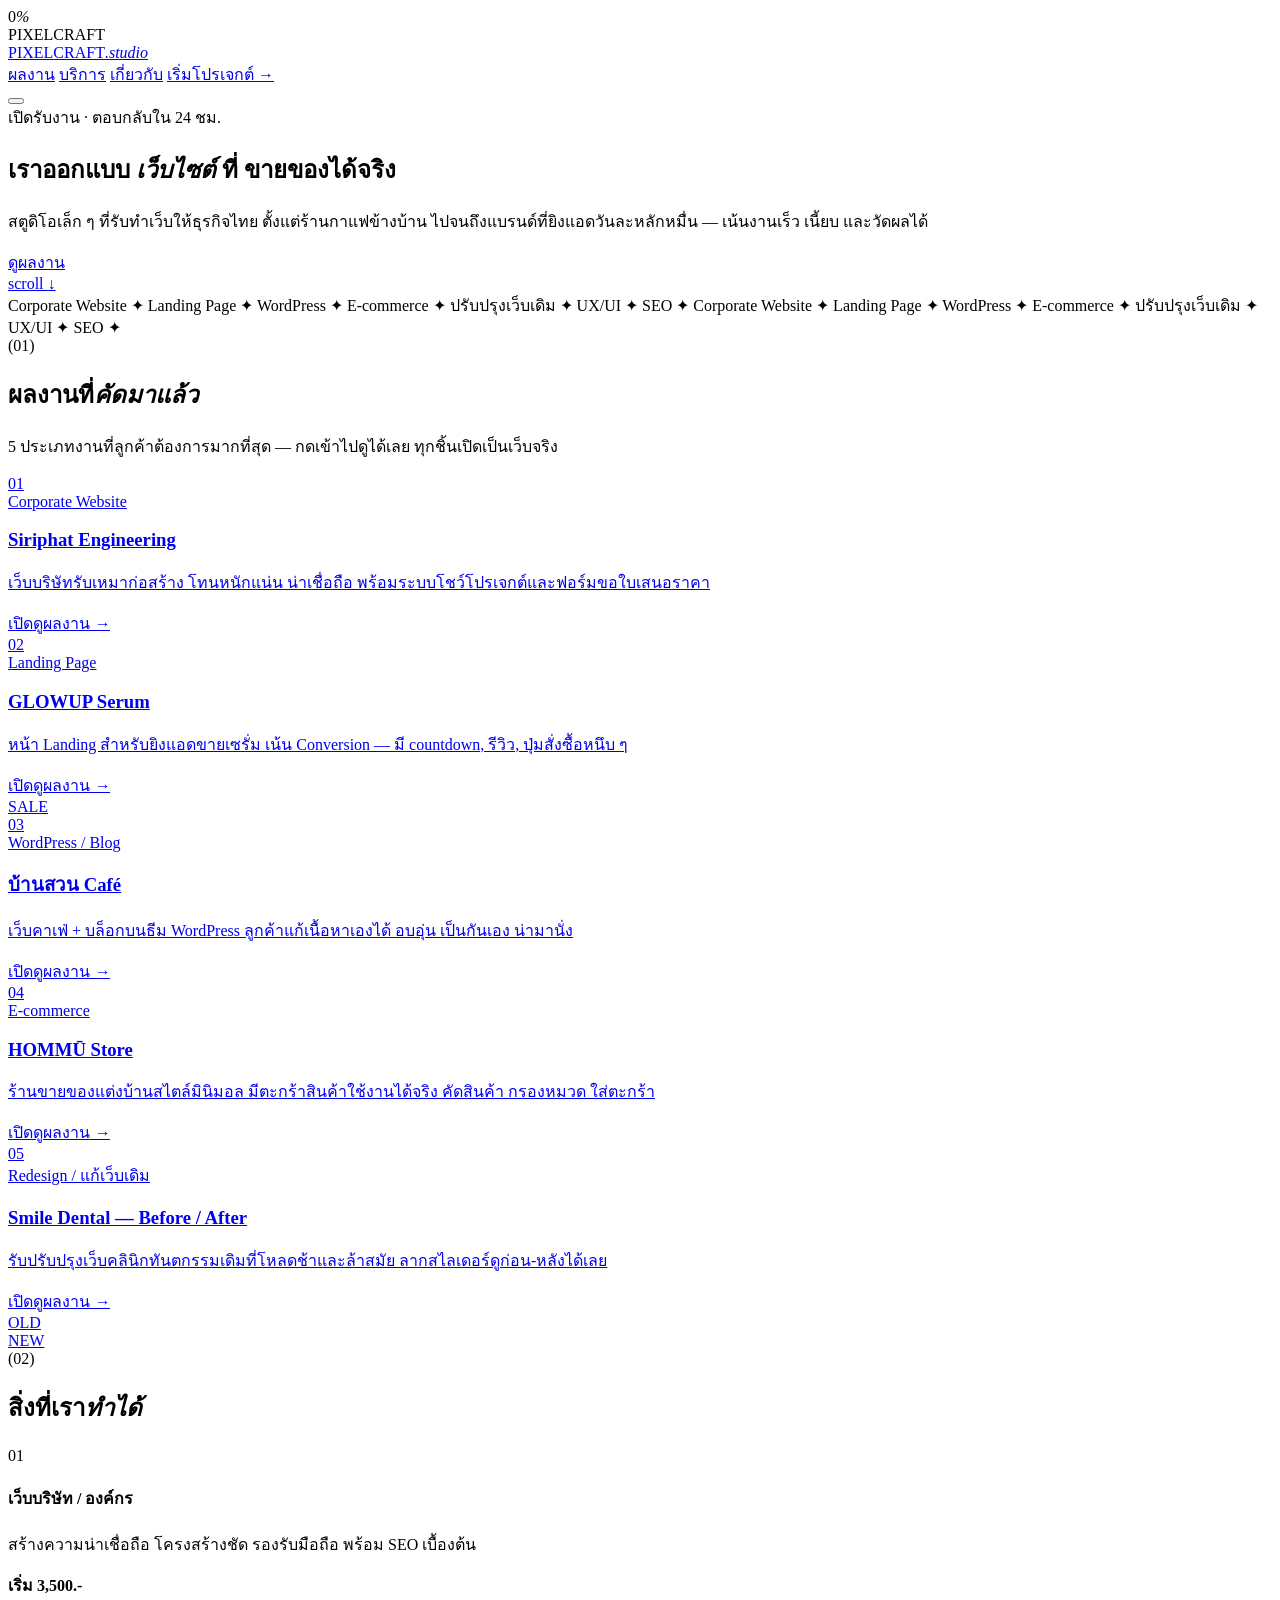
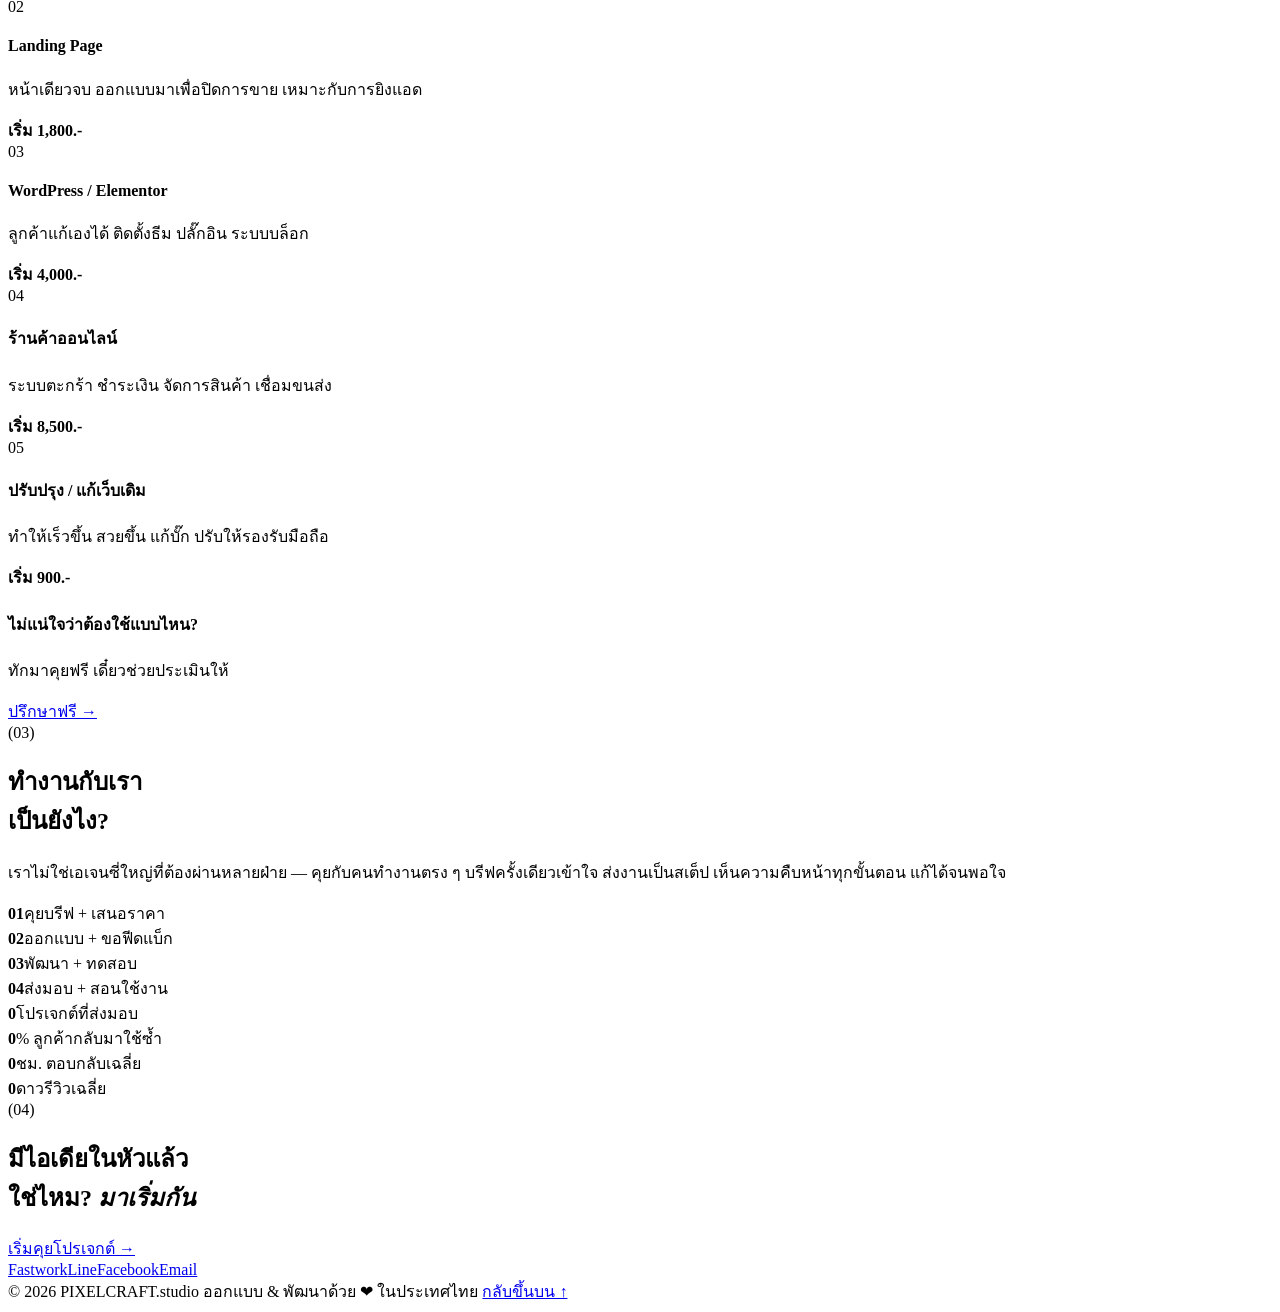
==== commit e757d0af: "Update index.html" ====
--- a/index.html
+++ b/index.html
@@ -1,1192 +1,232 @@
 <!DOCTYPE html>
 <html lang="th">
 <head>
-  <meta charset="UTF-8">
-  <meta name="viewport" content="width=device-width, initial-scale=1.0">
-  <title>Portfolio v2 | Full-Stack Developer & Pharmacy Systems</title>
-  <link rel="preconnect" href="https://fonts.googleapis.com">
-  <link rel="preconnect" href="https://fonts.gstatic.com" crossorigin>
-  <link href="https://fonts.googleapis.com/css2?family=Poppins:wght@300;400;500;600;700&family=Sarabun:wght@300;400;600;700;800&display=swap" rel="stylesheet">
-
-  <style>
-    /* ===== CSS Variables ===== */
-    :root {
-      --color-background: #0d1117;
-      --color-text: #e6edf3;
-      --color-primary: #22d3ee;
-      --color-primary-glow: rgba(34, 211, 238, 0.3);
-      --color-secondary: #8b949e;
-      --color-card-bg: rgba(31, 41, 55, 0.4);
-      --color-border: rgba(139, 148, 158, 0.2);
-      --color-shadow: rgba(0, 0, 0, 0.2);
-      --color-red: #dc2626;
-      --color-blue: #3b82f6;
-      --color-green: #22c55e;
-      --font-family: 'Poppins', 'Sarabun', sans-serif;
-      --border-radius: 16px;
-      --transition-speed: 0.4s;
-      /* Pharmacy dark palette */
-      --dark: #0a0a12;
-      --dark2: #13131f;
-      --dark3: #1e1e2e;
-      --dark4: #252535;
-      --muted: #64748b;
-    }
-
-    /* ===== Keyframes ===== */
-    @keyframes background-pan {
-      0%   { background-position: 0% 50%; }
-      50%  { background-position: 100% 50%; }
-      100% { background-position: 0% 50%; }
-    }
-    @keyframes fadeInUp {
-      from { opacity: 0; transform: translateY(24px); }
-      to   { opacity: 1; transform: translateY(0); }
-    }
-
-    /* ===== Reset & Base ===== */
-    *, *::before, *::after { box-sizing: border-box; margin: 0; padding: 0; }
-    html { scroll-behavior: smooth; }
-    body {
-      font-family: var(--font-family);
-      background: linear-gradient(300deg, #0d1117, #1f2937, #0d1117);
-      background-size: 200% 200%;
-      animation: background-pan 15s ease infinite;
-      color: var(--color-text);
-      line-height: 1.7;
-    }
-
-    /* ===== Layout ===== */
-    .container { max-width: 1280px; margin: 0 auto; padding: 0 2rem; }
-    section { padding: 7rem 0; overflow: hidden; }
-
-    /* ===== Typography ===== */
-    h1, h2, h3 { font-weight: 700; line-height: 1.2; margin-bottom: 1.5rem; letter-spacing: -1px; }
-    h1 { font-size: clamp(2.5rem, 5vw, 4.5rem); text-shadow: 0 0 30px var(--color-primary-glow); }
-    h2 { font-size: clamp(2rem, 4vw, 3rem); text-align: center; margin-bottom: 5rem; }
-    h3 { font-size: 1.4rem; color: var(--color-text); }
-    p  { margin-bottom: 1rem; color: var(--color-secondary); max-width: 65ch; }
-    .section-subtitle { text-align: center; max-width: 600px; margin: -4rem auto 5rem; color: var(--color-secondary); }
-
-    /* ===== Navigation ===== */
-    .main-nav {
-      position: fixed; top: 0; left: 0; width: 100%; z-index: 100;
-      padding: 1rem 0;
-      background: rgba(13, 17, 23, 0.85);
-      backdrop-filter: blur(12px);
-      border-bottom: 1px solid var(--color-border);
-      transition: all var(--transition-speed) ease;
-    }
-    .nav-container {
-      display: flex; justify-content: space-between; align-items: center;
-      max-width: 1280px; margin: 0 auto; padding: 0 2rem;
-    }
-    .nav-logo { font-weight: 700; font-size: 1.5rem; color: var(--color-text); text-decoration: none; }
-    .nav-logo span { color: var(--color-primary); }
-    .nav-links { display: flex; list-style: none; gap: 2rem; align-items: center; }
-    .nav-links a {
-      color: var(--color-secondary); text-decoration: none; font-weight: 500;
-      position: relative; transition: color var(--transition-speed) ease; font-size: 0.95rem;
-    }
-    .nav-links a:hover, .nav-links a.active { color: var(--color-primary); }
-    .nav-links a::after {
-      content: ''; position: absolute; bottom: -5px; left: 0; width: 100%; height: 2px;
-      background: var(--color-primary); transform: scaleX(0); transform-origin: right;
-      transition: transform var(--transition-speed) cubic-bezier(0.25, 1, 0.5, 1);
-    }
-    .nav-links a.active::after, .nav-links a:hover::after { transform: scaleX(1); transform-origin: left; }
-    .nav-badge {
-      background: linear-gradient(135deg, var(--color-primary), #0ea5e9);
-      color: #0d1117; padding: .3rem .9rem; border-radius: 20px; font-size: .75rem; font-weight: 700; white-space: nowrap;
-    }
-
-    /* ===== Hero ===== */
-    #hero {
-      padding-top: 12rem; text-align: center;
-      display: flex; flex-direction: column; align-items: center; min-height: 100vh;
-    }
-    #hero h1 span { color: var(--color-primary); }
-    #hero .subtitle { font-size: 1.15rem; max-width: 640px; margin: 0 auto; font-weight: 300; }
-    .about-image {
-      width: 100%; max-width: 300px; height: 300px; border-radius: 50%; object-fit: cover;
-      border: 5px solid var(--color-border); box-shadow: 0 0 40px var(--color-primary-glow); justify-self: center;
-    }
-
-    /* ===== About ===== */
-    .about-content { display: grid; grid-template-columns: 1fr 2fr; align-items: center; gap: 4rem; }
-    .skills-list { margin-top: 2rem; display: flex; flex-wrap: wrap; gap: 1rem; }
-    .skill-item {
-      display: flex; align-items: center; gap: 0.5rem;
-      background: var(--color-card-bg); padding: 0.5rem 1rem;
-      border-radius: var(--border-radius); border: 1px solid var(--color-border); font-weight: 500;
-    }
-    .skill-item svg { width: 20px; height: 20px; color: var(--color-primary); }
-
-    /* ===== Timeline ===== */
-    .timeline { position: relative; max-width: 800px; margin: 0 auto; }
-    .timeline::after {
-      content: ''; position: absolute; width: 4px; background-color: var(--color-border);
-      top: 0; bottom: 0; left: 50%; margin-left: -2px; border-radius: 2px;
-    }
-    .timeline-item { padding: 1rem 3rem; position: relative; background-color: inherit; width: 50%; }
-    .timeline-item::after {
-      content: ''; position: absolute; width: 20px; height: 20px; right: -10px;
-      background-color: var(--color-background); border: 4px solid var(--color-primary);
-      top: 25px; border-radius: 50%; z-index: 1; transition: all var(--transition-speed);
-    }
-    .timeline-item.left { left: 0; }
-    .timeline-item.right { left: 50%; }
-    .timeline-item.left::before {
-      content: " "; height: 0; position: absolute; top: 30px; width: 0; z-index: 1;
-      right: 20px; border: medium solid var(--color-border);
-      border-width: 10px 0 10px 10px; border-color: transparent transparent transparent var(--color-border);
-    }
-    .timeline-item.right::before {
-      content: " "; height: 0; position: absolute; top: 30px; width: 0; z-index: 1;
-      left: 20px; border: medium solid var(--color-border);
-      border-width: 10px 10px 10px 0; border-color: transparent var(--color-border) transparent transparent;
-    }
-    .timeline-item.right::after { left: -10px; }
-    .timeline-content {
-      padding: 2rem; background: var(--color-card-bg); border: 1px solid var(--color-border);
-      position: relative; border-radius: var(--border-radius);
-      backdrop-filter: blur(10px); transition: all var(--transition-speed);
-    }
-    .timeline-item:hover .timeline-content { border-color: var(--color-primary); box-shadow: 0 0 30px var(--color-primary-glow); }
-    .timeline-item:hover::after { background-color: var(--color-primary); }
-    .timeline-date { font-weight: 600; color: var(--color-primary); margin-bottom: 0.5rem; }
-
-    /* ===== Portfolio Section ===== */
-    #portfolio { background-color: rgba(0, 0, 0, 0.1); }
-    .portfolio-grid { display: grid; grid-template-columns: repeat(auto-fit, minmax(340px, 1fr)); gap: 2.5rem; }
-    .portfolio-card {
-      background: var(--color-card-bg); border-radius: var(--border-radius);
-      border: 1px solid var(--color-border); backdrop-filter: blur(10px);
-      box-shadow: 0 8px 32px 0 var(--color-shadow); overflow: hidden; cursor: pointer;
-      transition: transform var(--transition-speed) ease, box-shadow var(--transition-speed) ease, border-color var(--transition-speed) ease;
-    }
-    .portfolio-card:hover { transform: translateY(-10px); border-color: var(--color-primary); box-shadow: 0 0 40px var(--color-primary-glow); }
-    .card-image img { width: 100%; height: 240px; object-fit: cover; display: block; transition: transform var(--transition-speed) ease; }
-    .portfolio-card:hover .card-image img { transform: scale(1.05); }
-    .card-content { padding: 1.5rem; }
-    .card-content h3 { font-size: 1.25rem; margin-bottom: 0.5rem; }
-    .card-category { font-size: 0.9rem; font-weight: 500; color: var(--color-primary); text-transform: uppercase; letter-spacing: 1px; }
-    .filter-buttons { display: flex; justify-content: center; flex-wrap: wrap; gap: 1rem; margin-bottom: 3rem; }
-    .filter-btn {
-      background-color: transparent; color: var(--color-secondary); border: 1px solid var(--color-border);
-      padding: 0.6rem 1.5rem; border-radius: 30px; font-weight: 500; font-size: 0.95rem;
-      cursor: pointer; transition: all var(--transition-speed) ease; font-family: var(--font-family);
-    }
-    .filter-btn:hover { background-color: var(--color-primary-glow); color: var(--color-primary); border-color: var(--color-primary); }
-    .filter-btn.active { background-color: var(--color-primary); color: var(--color-background); border-color: var(--color-primary); box-shadow: 0 0 20px var(--color-primary-glow); }
-
-    /* ===== Contact ===== */
-    .contact-container { max-width: 800px; margin: 0 auto; background: var(--color-card-bg); padding: 3rem; border-radius: var(--border-radius); border: 1px solid var(--color-border); }
-    .contact-form { display: grid; gap: 1.5rem; }
-    .form-group { position: relative; }
-    .form-input {
-      width: 100%; padding: 1rem; background: rgba(13, 17, 23, 0.5);
-      border: 1px solid var(--color-border); border-radius: 10px;
-      color: var(--color-text); font-size: 1rem; transition: border-color var(--transition-speed);
-      font-family: var(--font-family);
-    }
-    .form-input:focus { outline: none; border-color: var(--color-primary); }
-    .submit-btn {
-      background: var(--color-primary); color: var(--color-background); padding: 1rem 2rem;
-      border-radius: 30px; text-decoration: none; font-weight: 600; transition: all var(--transition-speed);
-      box-shadow: 0 0 20px var(--color-primary-glow); border: none; cursor: pointer; font-size: 1rem;
-      font-family: var(--font-family);
-    }
-    .submit-btn:hover { transform: translateY(-3px); box-shadow: 0 5px 30px var(--color-primary-glow); }
-
-    /* ===== Modal ===== */
-    .modal {
-      position: fixed; top: 0; left: 0; width: 100%; height: 100%;
-      background-color: rgba(13, 17, 23, 0.7); backdrop-filter: blur(8px);
-      display: flex; align-items: center; justify-content: center;
-      opacity: 0; visibility: hidden;
-      transition: opacity var(--transition-speed) ease, visibility 0s var(--transition-speed);
-      z-index: 1000;
-    }
-    .modal.active { opacity: 1; visibility: visible; transition-delay: 0s; }
-    .modal-content {
-      background: var(--color-card-bg); border: 1px solid var(--color-border);
-      border-radius: var(--border-radius); width: 90%; overflow-y: auto;
-      position: relative; padding: 2.5rem;
-      transform: scale(0.95); transition: transform var(--transition-speed) cubic-bezier(0.25, 1, 0.5, 1);
-    }
-    .modal.active .modal-content { transform: scale(1); }
-    .modal-close {
-      position: absolute; top: 1.5rem; right: 1.5rem; font-size: 2rem; font-weight: 400;
-      color: var(--color-secondary); cursor: pointer; line-height: 1;
-      transition: color var(--transition-speed) ease, transform var(--transition-speed) ease;
-    }
-    .modal-close:hover { color: var(--color-text); transform: rotate(90deg); }
-    .modal-body { display: grid; grid-template-columns: 1.2fr 1fr; gap: 2.5rem; }
-    .modal-main-image { width: 100%; border-radius: var(--border-radius); margin-bottom: 1rem; border: 1px solid var(--color-border); }
-    .modal-gallery { display: grid; grid-template-columns: repeat(auto-fill, minmax(70px, 1fr)); gap: 0.75rem; }
-    .modal-gallery img {
-      width: 100%; height: 60px; object-fit: cover; border-radius: 8px;
-      cursor: pointer; border: 2px solid transparent; opacity: 0.7; transition: all var(--transition-speed);
-    }
-    .modal-gallery img.selected, .modal-gallery img:hover { border-color: var(--color-primary); opacity: 1; transform: scale(1.05); }
-    #modal-technologies { display: flex; flex-wrap: wrap; gap: 0.75rem; margin: 1.5rem 0; }
-    .tech-tag {
-      background-color: rgba(34, 211, 238, 0.1); color: var(--color-primary);
-      padding: 0.4rem 0.8rem; border-radius: 20px; font-size: 0.85rem; font-weight: 500;
-    }
-    .modal-link {
-      display: inline-block; background: var(--color-primary); color: var(--color-background);
-      padding: 0.75rem 2rem; border-radius: 30px; text-decoration: none; font-weight: 600;
-      transition: all var(--transition-speed); box-shadow: 0 0 20px var(--color-primary-glow);
-    }
-    .modal-link:hover { transform: translateY(-3px); box-shadow: 0 5px 30px var(--color-primary-glow); }
-
-    /* ===== Scroll Reveal ===== */
-    .reveal {
-      opacity: 0; transform: translateY(40px);
-      transition: opacity 1s cubic-bezier(0.5, 0, 0, 1), transform 1s cubic-bezier(0.5, 0, 0, 1);
-    }
-    .reveal.visible { opacity: 1; transform: translateY(0); }
-    .fade { opacity: 0; transform: translateY(24px); transition: all .55s ease; }
-    .fade.visible { opacity: 1; transform: translateY(0); }
-
-    /* ===== Pharmacy Section ===== */
-    #pharmacy { background: var(--dark); padding: 7rem 0; }
-    .sec-label {
-      display: inline-block; color: var(--color-red); font-size: .73rem; font-weight: 700;
-      letter-spacing: .18em; text-transform: uppercase; margin-bottom: .6rem;
-    }
-    .sec-title-ph { font-size: clamp(1.6rem, 3.5vw, 2.2rem); font-weight: 800; margin-bottom: .9rem; letter-spacing: -.01em; text-align: center; }
-    .sec-desc { color: var(--muted); font-size: .98rem; max-width: 580px; margin: 0 auto; line-height: 1.85; }
-    .sec-header { text-align: center; margin-bottom: 3rem; }
-    .divider { width: 48px; height: 3px; background: var(--color-red); border-radius: 4px; margin: .75rem auto 0; }
-
-    /* KPI Row */
-    .kpi-row { display: flex; gap: 2rem; justify-content: center; flex-wrap: wrap; margin: 2rem 0 3.5rem; }
-    .kpi { text-align: center; }
-    .kpi-val {
-      font-size: 2.2rem; font-weight: 800;
-      background: linear-gradient(135deg, var(--color-primary), #0ea5e9);
-      -webkit-background-clip: text; -webkit-text-fill-color: transparent; background-clip: text;
-    }
-    .kpi-label { font-size: .78rem; color: var(--muted); letter-spacing: .05em; }
-
-    /* Clients Grid */
-    .clients-grid { display: grid; grid-template-columns: repeat(auto-fit, minmax(300px, 1fr)); gap: 1.5rem; margin-bottom: 3rem; }
-    .client-card {
-      background: var(--dark3); border: 1px solid rgba(255,255,255,.06);
-      border-radius: 20px; overflow: hidden; transition: all .3s; position: relative;
-    }
-    .client-card:hover { transform: translateY(-4px); box-shadow: 0 20px 40px rgba(0,0,0,.4); }
-    .client-header { padding: 2rem; display: flex; align-items: center; gap: 1rem; border-bottom: 1px solid rgba(255,255,255,.05); }
-    .client-icon { width: 56px; height: 56px; border-radius: 14px; display: flex; align-items: center; justify-content: center; font-size: 1.6rem; flex-shrink: 0; }
-    .client-icon.red { background: rgba(220,38,38,.15); }
-    .client-icon.blue { background: rgba(59,130,246,.15); }
-    .client-icon.green { background: rgba(34,197,94,.15); }
-    .client-info h3 { font-size: 1.1rem; font-weight: 700; margin-bottom: .2rem; }
-    .client-info p { font-size: .8rem; color: var(--muted); margin-bottom: 0; }
-    .client-badge { position: absolute; top: 1rem; right: 1rem; font-size: .68rem; font-weight: 700; padding: .25rem .7rem; border-radius: 20px; }
-    .badge-red   { background: rgba(220,38,38,.2); color: #fca5a5; border: 1px solid rgba(220,38,38,.3); }
-    .badge-blue  { background: rgba(59,130,246,.2); color: #93c5fd; border: 1px solid rgba(59,130,246,.3); }
-    .badge-green { background: rgba(34,197,94,.2); color: #86efac; border: 1px solid rgba(34,197,94,.3); }
-    .client-body { padding: 1.5rem; }
-    .client-meta { display: flex; gap: 1rem; flex-wrap: wrap; margin-bottom: 1.25rem; }
-    .client-meta-item { display: flex; align-items: center; gap: .4rem; font-size: .8rem; color: var(--muted); }
-    .client-tags { display: flex; gap: .4rem; flex-wrap: wrap; }
-    .tag { background: rgba(255,255,255,.05); color: var(--muted); padding: .2rem .65rem; border-radius: 20px; font-size: .72rem; }
-    .tag.red   { background: rgba(220,38,38,.1); color: #fca5a5; }
-    .tag.blue  { background: rgba(59,130,246,.1); color: #93c5fd; }
-    .tag.green { background: rgba(34,197,94,.1); color: #86efac; }
-    .tag.cyan  { background: rgba(34,211,238,.1); color: var(--color-primary); }
-
-    /* Project Tabs */
-    .project-tabs { display: flex; gap: .5rem; flex-wrap: wrap; justify-content: center; margin-bottom: 2.5rem; }
-    .project-tab {
-      padding: .6rem 1.4rem; border-radius: 8px; font-size: .87rem; font-weight: 600;
-      cursor: pointer; transition: all .2s; border: 1px solid rgba(255,255,255,.1);
-      background: transparent; color: var(--muted); font-family: var(--font-family);
-    }
-    .project-tab.active, .project-tab:hover { color: var(--color-text); border-color: var(--color-primary); background: rgba(34,211,238,.1); }
-    .project-panel { display: none; animation: fadeInUp .3s ease; }
-    .project-panel.active { display: block; }
-
-    /* Split Layout */
-    .split { display: grid; grid-template-columns: 1fr 1fr; gap: 2rem; align-items: start; }
-    .split-info h2 { font-size: 1.6rem; font-weight: 800; margin-bottom: .75rem; text-align: left; }
-    .split-info p { color: var(--muted); line-height: 1.8; margin-bottom: 1rem; font-size: .95rem; }
-    .split-screen { background: var(--dark3); border-radius: 16px; overflow: hidden; border: 1px solid rgba(255,255,255,.08); }
-    .screen-bar { background: var(--dark4); padding: .6rem 1rem; display: flex; align-items: center; gap: .4rem; border-bottom: 1px solid rgba(255,255,255,.06); }
-    .dot { width: 10px; height: 10px; border-radius: 50%; }
-    .dot-r { background: #ff5f57; } .dot-y { background: #febc2e; } .dot-g { background: #28c840; }
-    .screen-url { font-size: .7rem; color: var(--muted); margin-left: .75rem; font-family: monospace; }
-    .screen-content { padding: 1.5rem; }
-
-    /* Modules Grid */
-    .modules-grid { display: grid; grid-template-columns: repeat(auto-fit, minmax(260px, 1fr)); gap: 1rem; }
-    .mod-group { background: var(--dark3); border-radius: 14px; overflow: hidden; border: 1px solid rgba(255,255,255,.06); }
-    .mod-head { padding: .875rem 1rem; display: flex; align-items: center; gap: .6rem; font-weight: 700; font-size: .87rem; background: rgba(255,255,255,.03); border-bottom: 1px solid rgba(255,255,255,.05); }
-    .mod-count { margin-left: auto; background: var(--color-red); color: white; width: 22px; height: 22px; border-radius: 50%; display: flex; align-items: center; justify-content: center; font-size: .68rem; font-weight: 700; flex-shrink: 0; }
-    .mod-list { padding: .6rem; }
-    .mod-item { display: flex; align-items: center; gap: .6rem; padding: .4rem .65rem; border-radius: 7px; }
-    .mod-item:hover { background: rgba(255,255,255,.04); }
-    .mod-dot { width: 6px; height: 6px; border-radius: 50%; background: var(--color-red); flex-shrink: 0; }
-    .mod-name { font-size: .83rem; }
-    .mod-path { font-size: .68rem; color: var(--muted); font-family: monospace; margin-left: auto; }
-
-    /* Tech Grid */
-    .tech-grid-ph { display: grid; grid-template-columns: repeat(auto-fit, minmax(130px, 1fr)); gap: .875rem; }
-    .tech-card {
-      background: var(--dark3); border: 1px solid rgba(255,255,255,.06);
-      border-radius: 12px; padding: 1.25rem 1rem; text-align: center; transition: all .3s;
-    }
-    .tech-card:hover { border-color: rgba(34,211,238,.35); transform: translateY(-3px); }
-    .tech-card .icon { font-size: 2rem; margin-bottom: .5rem; }
-    .tech-card .name { font-size: .85rem; font-weight: 700; margin-bottom: .2rem; }
-    .tech-card .type { font-size: .7rem; color: var(--muted); }
-
-    /* Comparison Table */
-    .comparison-wrap { background: var(--dark3); border-radius: 16px; overflow: hidden; border: 1px solid rgba(255,255,255,.06); margin-bottom: 3rem; }
-    .comparison-head { padding: 1.25rem 1.5rem; border-bottom: 1px solid rgba(255,255,255,.06); font-weight: 700; font-size: .95rem; }
-    .comparison-wrap table { width: 100%; border-collapse: collapse; font-size: .85rem; }
-    .comparison-wrap thead tr { background: rgba(255,255,255,.03); }
-    .comparison-wrap th { padding: .875rem 1.5rem; text-align: center; font-weight: 600; color: var(--muted); }
-    .comparison-wrap th:first-child { text-align: left; }
-    .comparison-wrap td { padding: .75rem 1.5rem; text-align: center; border-top: 1px solid rgba(255,255,255,.04); }
-    .comparison-wrap td:first-child { text-align: left; color: var(--muted); }
-
-    /* ===== Footer ===== */
-    footer {
-      background: var(--dark2); border-top: 1px solid var(--color-border);
-      padding: 3rem 0; text-align: center; font-size: 0.9rem; color: var(--color-secondary);
-    }
-    .footer-inner { max-width: 700px; margin: 0 auto; padding: 0 2rem; }
-    .footer-logo-text { font-size: 1.3rem; font-weight: 800; margin-bottom: .75rem; color: var(--color-text); }
-    .footer-badges { display: flex; gap: .75rem; justify-content: center; flex-wrap: wrap; margin: 1rem 0; }
-    .footer-copy { color: rgba(255,255,255,.3); font-size: .75rem; margin-top: 1rem; }
-
-    /* ===== Responsive ===== */
-    @media (max-width: 900px) {
-      .modal-body { grid-template-columns: 1fr; }
-    }
-    @media (max-width: 768px) {
-      section { padding: 4rem 0; }
-      .nav-links { display: none; }
-      .about-content { grid-template-columns: 1fr; gap: 2rem; }
-      .about-image { max-width: 200px; height: 200px; }
-      .timeline::after { left: 20px; margin-left: 0; }
-      .timeline-item { width: 100%; padding-left: 50px; padding-right: 1rem; }
-      .timeline-item.left, .timeline-item.right { left: 0%; }
-      .timeline-item.left::after, .timeline-item.right::after { left: 10px; }
-      .timeline-item.left::before, .timeline-item.right::before { left: 30px; border-width: 10px 10px 10px 0; border-color: transparent var(--color-border) transparent transparent; }
-      .split { grid-template-columns: 1fr; }
-      .kpi-row { gap: 1.25rem; }
-    }
-  </style>
+<meta charset="UTF-8">
+<meta name="viewport" content="width=device-width, initial-scale=1.0">
+<title>PIXELCRAFT — รับออกแบบ &amp; พัฒนาเว็บไซต์</title>
+<meta name="description" content="สตูดิโอรับทำเว็บไซต์ Corporate, Landing Page, WordPress, E-commerce และรับปรับปรุงเว็บเดิม">
+<link rel="preconnect" href="https://fonts.googleapis.com">
+<link rel="preconnect" href="https://fonts.gstatic.com" crossorigin>
+<link href="https://fonts.googleapis.com/css2?family=Fraunces:ital,opsz,wght@0,9..144,300..900;1,9..144,400..600&family=IBM+Plex+Sans+Thai:wght@300;400;500;600;700&family=Space+Grotesk:wght@400;500;600;700&display=swap" rel="stylesheet">
+<link rel="stylesheet" href="style.css">
 </head>
 <body>
 
-<!-- ===== NAVIGATION ===== -->
-<nav class="main-nav" id="main-nav">
-  <div class="nav-container">
-    <a href="#hero" class="nav-logo">PORT<span>FOLIO</span></a>
-    <ul class="nav-links">
-      <li><a href="#about"      class="nav-link">About</a></li>
-      <li><a href="#experience" class="nav-link">Experience</a></li>
-      <li><a href="#portfolio"  class="nav-link">Portfolio</a></li>
-      <li><a href="#pharmacy"   class="nav-link">Pharmacy Projects</a></li>
-      <li><a href="#contact"    class="nav-link">Contact</a></li>
-    </ul>
-    <span class="nav-badge">v1.4.1</span>
+<!-- Preloader -->
+<div class="preloader" id="preloader">
+  <div class="preloader__inner">
+    <div class="preloader__count"><span id="count">0</span><i>%</i></div>
+    <div class="preloader__word">PIXELCRAFT</div>
   </div>
-</nav>
-
-<!-- ===== HERO ===== -->
-<header id="hero">
-  <div class="container">
-    <div style="display:flex;flex-direction:column;align-items:center;gap:2.5rem;">
-      <img
-        src="img/NPK-WEB_MANAGEMENT/S__20832269.jpg"
-        alt="Profile Picture"
-        class="about-image reveal"
-        style="box-shadow:0 0 60px var(--color-primary-glow);border-width:6px;max-width:180px;height:180px;margin-bottom:1.5rem;"
-      >
-      <h1 class="reveal" style="margin-bottom:0.5rem;">
-        Crafting Digital <span>Experiences</span><span style="color:var(--color-secondary);">.</span>
-      </h1>
-      <p class="subtitle reveal" style="transition-delay:0.2s;margin-bottom:1.5rem;">
-        นักพัฒนา Full-Stack และผู้หลงใหลใน UI/UX ที่มุ่งมั่นสร้างสรรค์เว็บไซต์และแอปพลิเคชันสมัยใหม่<br>
-        ใส่ใจทุกรายละเอียด ตั้งแต่การออกแบบประสบการณ์ผู้ใช้ การพัฒนาระบบที่มีประสิทธิภาพ<br>
-        ไปจนถึงการนำเทคโนโลยีใหม่ๆ มาประยุกต์ใช้ เพื่อให้ทุกโซลูชันตอบโจทย์ธุรกิจและสร้างประสบการณ์ที่ดีที่สุดสำหรับผู้ใช้งาน
-      </p>
-      <div class="reveal" style="display:flex;flex-direction:column;align-items:center;gap:0.5rem;color:var(--color-secondary);font-size:1.05rem;">
-        <span><strong style="color:var(--color-text);">ล้อ'แม็ค</strong> | Full-Stack Developer &amp; UI/UX Enthusiast</span>
-        <span>Bangkok, Thailand &nbsp;·&nbsp; <span style="color:var(--color-primary);">Available for freelance</span></span>
+  <div class="preloader__bar"><span id="bar"></span></div>
+</div>
+
+<!-- Custom cursor -->
+<div class="cursor" id="cursor"></div>
+<div class="cursor-dot" id="cursorDot"></div>
+
+<!-- Grain -->
+<div class="grain"></div>
+
+<!-- Nav -->
+<header class="nav" id="nav">
+  <a href="#top" class="nav__logo">PIXEL<span>CRAFT</span><i>.studio</i></a>
+  <nav class="nav__links">
+    <a href="#works">ผลงาน</a>
+    <a href="#services">บริการ</a>
+    <a href="#about">เกี่ยวกับ</a>
+    <a href="#contact" class="nav__cta">เริ่มโปรเจกต์ <span>→</span></a>
+  </nav>
+  <button class="nav__burger" id="burger" aria-label="menu"><span></span><span></span></button>
+</header>
+
+<main id="top">
+
+  <!-- HERO -->
+  <section class="hero">
+    <div class="hero__tag reveal">
+      <span class="dot"></span> เปิดรับงาน · ตอบกลับใน 24 ชม.
+    </div>
+    <h1 class="hero__title">
+      <span class="line"><span>เราออกแบบ</span></span>
+      <span class="line"><span><em>เว็บไซต์</em> ที่</span></span>
+      <span class="line"><span>ขายของได้จริง</span></span>
+    </h1>
+    <div class="hero__meta">
+      <p class="reveal">สตูดิโอเล็ก ๆ ที่รับทำเว็บให้ธุรกิจไทย ตั้งแต่ร้านกาแฟข้างบ้าน ไปจนถึงแบรนด์ที่ยิงแอดวันละหลักหมื่น — เน้นงานเร็ว เนี้ยบ และวัดผลได้</p>
+      <a href="#works" class="hero__scroll reveal">
+        <span class="hero__scroll-circle">ดูผลงาน<br>scroll ↓</span>
+      </a>
+    </div>
+    <div class="hero__shapes">
+      <div class="blob blob--1"></div>
+      <div class="blob blob--2"></div>
+    </div>
+  </section>
+
+  <!-- MARQUEE -->
+  <div class="marquee">
+    <div class="marquee__track">
+      <span>Corporate Website ✦ Landing Page ✦ WordPress ✦ E-commerce ✦ ปรับปรุงเว็บเดิม ✦ UX/UI ✦ SEO ✦</span>
+      <span>Corporate Website ✦ Landing Page ✦ WordPress ✦ E-commerce ✦ ปรับปรุงเว็บเดิม ✦ UX/UI ✦ SEO ✦</span>
+    </div>
+  </div>
+
+  <!-- WORKS -->
+  <section class="works" id="works">
+    <div class="section-head reveal">
+      <span class="section-head__num">(01)</span>
+      <h2>ผลงานที่<em>คัดมาแล้ว</em></h2>
+      <p>5 ประเภทงานที่ลูกค้าต้องการมากที่สุด — กดเข้าไปดูได้เลย ทุกชิ้นเปิดเป็นเว็บจริง</p>
+    </div>
+
+    <div class="work-list">
+
+      <a class="work" href="works/1-corporate.html" style="--c:#1b3a4b;--a:#f6c453">
+        <div class="work__index">01</div>
+        <div class="work__body">
+          <span class="work__cat">Corporate Website</span>
+          <h3 class="work__title">Siriphat Engineering</h3>
+          <p class="work__desc">เว็บบริษัทรับเหมาก่อสร้าง โทนหนักแน่น น่าเชื่อถือ พร้อมระบบโชว์โปรเจกต์และฟอร์มขอใบเสนอราคา</p>
+          <span class="work__go">เปิดดูผลงาน <i>→</i></span>
+        </div>
+        <div class="work__thumb">
+          <div class="mini mini--corp">
+            <div class="mini__bar"><i></i><i></i><i></i></div>
+            <div class="mini__hero"></div>
+            <div class="mini__rows"><span></span><span></span><span></span></div>
+          </div>
+        </div>
+      </a>
+
+      <a class="work" href="works/2-landing.html" style="--c:#0d0d12;--a:#c6f24e">
+        <div class="work__index">02</div>
+        <div class="work__body">
+          <span class="work__cat">Landing Page</span>
+          <h3 class="work__title">GLOWUP Serum</h3>
+          <p class="work__desc">หน้า Landing สำหรับยิงแอดขายเซรั่ม เน้น Conversion — มี countdown, รีวิว, ปุ่มสั่งซื้อหนึบ ๆ</p>
+          <span class="work__go">เปิดดูผลงาน <i>→</i></span>
+        </div>
+        <div class="work__thumb">
+          <div class="mini mini--land">
+            <div class="mini__badge">SALE</div>
+            <div class="mini__circle"></div>
+            <div class="mini__btn"></div>
+          </div>
+        </div>
+      </a>
+
+      <a class="work" href="works/3-wordpress.html" style="--c:#5b4636;--a:#e8a87c">
+        <div class="work__index">03</div>
+        <div class="work__body">
+          <span class="work__cat">WordPress / Blog</span>
+          <h3 class="work__title">บ้านสวน Café</h3>
+          <p class="work__desc">เว็บคาเฟ่ + บล็อกบนธีม WordPress ลูกค้าแก้เนื้อหาเองได้ อบอุ่น เป็นกันเอง น่ามานั่ง</p>
+          <span class="work__go">เปิดดูผลงาน <i>→</i></span>
+        </div>
+        <div class="work__thumb">
+          <div class="mini mini--wp">
+            <div class="mini__leaf"></div>
+            <div class="mini__card"></div>
+            <div class="mini__card"></div>
+          </div>
+        </div>
+      </a>
+
+      <a class="work" href="works/4-ecommerce.html" style="--c:#101418;--a:#ff6a3d">
+        <div class="work__index">04</div>
+        <div class="work__body">
+          <span class="work__cat">E-commerce</span>
+          <h3 class="work__title">HOMMŪ Store</h3>
+          <p class="work__desc">ร้านขายของแต่งบ้านสไตล์มินิมอล มีตะกร้าสินค้าใช้งานได้จริง คัดสินค้า กรองหมวด ใส่ตะกร้า</p>
+          <span class="work__go">เปิดดูผลงาน <i>→</i></span>
+        </div>
+        <div class="work__thumb">
+          <div class="mini mini--shop">
+            <div class="mini__prod"></div>
+            <div class="mini__prod"></div>
+            <div class="mini__cart"></div>
+          </div>
+        </div>
+      </a>
+
+      <a class="work" href="works/5-redesign.html" style="--c:#13243a;--a:#4dd6c1">
+        <div class="work__index">05</div>
+        <div class="work__body">
+          <span class="work__cat">Redesign / แก้เว็บเดิม</span>
+          <h3 class="work__title">Smile Dental — Before / After</h3>
+          <p class="work__desc">รับปรับปรุงเว็บคลินิกทันตกรรมเดิมที่โหลดช้าและล้าสมัย ลากสไลเดอร์ดูก่อน-หลังได้เลย</p>
+          <span class="work__go">เปิดดูผลงาน <i>→</i></span>
+        </div>
+        <div class="work__thumb">
+          <div class="mini mini--re">
+            <div class="mini__before">OLD</div>
+            <div class="mini__after">NEW</div>
+            <div class="mini__handle"></div>
+          </div>
+        </div>
+      </a>
+
+    </div>
+  </section>
+
+  <!-- SERVICES -->
+  <section class="services" id="services">
+    <div class="section-head reveal">
+      <span class="section-head__num">(02)</span>
+      <h2>สิ่งที่เรา<em>ทำได้</em></h2>
+    </div>
+    <div class="serv-grid">
+      <div class="serv reveal"><span>01</span><h4>เว็บบริษัท / องค์กร</h4><p>สร้างความน่าเชื่อถือ โครงสร้างชัด รองรับมือถือ พร้อม SEO เบื้องต้น</p><b>เริ่ม 3,500.-</b></div>
+      <div class="serv reveal"><span>02</span><h4>Landing Page</h4><p>หน้าเดียวจบ ออกแบบมาเพื่อปิดการขาย เหมาะกับการยิงแอด</p><b>เริ่ม 1,800.-</b></div>
+      <div class="serv reveal"><span>03</span><h4>WordPress / Elementor</h4><p>ลูกค้าแก้เองได้ ติดตั้งธีม ปลั๊กอิน ระบบบล็อก</p><b>เริ่ม 4,000.-</b></div>
+      <div class="serv reveal"><span>04</span><h4>ร้านค้าออนไลน์</h4><p>ระบบตะกร้า ชำระเงิน จัดการสินค้า เชื่อมขนส่ง</p><b>เริ่ม 8,500.-</b></div>
+      <div class="serv reveal"><span>05</span><h4>ปรับปรุง / แก้เว็บเดิม</h4><p>ทำให้เร็วขึ้น สวยขึ้น แก้บั๊ก ปรับให้รองรับมือถือ</p><b>เริ่ม 900.-</b></div>
+      <div class="serv reveal serv--cta"><h4>ไม่แน่ใจว่าต้องใช้แบบไหน?</h4><p>ทักมาคุยฟรี เดี๋ยวช่วยประเมินให้</p><a href="#contact">ปรึกษาฟรี →</a></div>
+    </div>
+  </section>
+
+  <!-- ABOUT / STATS -->
+  <section class="about" id="about">
+    <div class="about__text reveal">
+      <span class="section-head__num">(03)</span>
+      <h2>ทำงานกับเรา<br>เป็นยังไง?</h2>
+      <p>เราไม่ใช่เอเจนซี่ใหญ่ที่ต้องผ่านหลายฝ่าย — คุยกับคนทำงานตรง ๆ บรีฟครั้งเดียวเข้าใจ ส่งงานเป็นสเต็ป เห็นความคืบหน้าทุกขั้นตอน แก้ได้จนพอใจ</p>
+      <div class="steps">
+        <div class="step"><b>01</b><span>คุยบรีฟ + เสนอราคา</span></div>
+        <div class="step"><b>02</b><span>ออกแบบ + ขอฟีดแบ็ก</span></div>
+        <div class="step"><b>03</b><span>พัฒนา + ทดสอบ</span></div>
+        <div class="step"><b>04</b><span>ส่งมอบ + สอนใช้งาน</span></div>
       </div>
-      <div class="reveal" style="display:flex;gap:1.2rem;margin-top:1.7rem;flex-wrap:wrap;justify-content:center;">
-        <a href="#portfolio" class="submit-btn" style="font-size:1.05rem;">ดูผลงาน</a>
-        <a href="#contact" class="submit-btn" style="background:transparent;color:var(--color-primary);border:2px solid var(--color-primary);box-shadow:none;">ติดต่อฉัน</a>
+    </div>
+    <div class="about__stats">
+      <div class="stat reveal"><b data-count="120">0</b><span>โปรเจกต์ที่ส่งมอบ</span></div>
+      <div class="stat reveal"><b data-count="98">0</b><span>% ลูกค้ากลับมาใช้ซ้ำ</span></div>
+      <div class="stat reveal"><b data-count="24">0</b><span>ชม. ตอบกลับเฉลี่ย</span></div>
+      <div class="stat reveal"><b data-count="5">0</b><span>ดาวรีวิวเฉลี่ย</span></div>
+    </div>
+  </section>
+
+  <!-- CONTACT -->
+  <section class="contact" id="contact">
+    <div class="contact__inner reveal">
+      <span class="section-head__num">(04)</span>
+      <h2 class="contact__title">มีไอเดียในหัวแล้ว<br>ใช่ไหม? <em>มาเริ่มกัน</em></h2>
+      <a href="#" class="contact__mail magnetic">เริ่มคุยโปรเจกต์ →</a>
+      <div class="contact__socials">
+        <a href="#">Fastwork</a><a href="#">Line</a><a href="#">Facebook</a><a href="#">Email</a>
       </div>
-      <div class="reveal" style="display:flex;gap:1.1rem;margin-top:2.2rem;">
-        <a href="https://github.com/" target="_blank" rel="noopener" style="color:var(--color-secondary);transition:color 0.3s;" onmouseover="this.style.color='var(--color-primary)'" onmouseout="this.style.color='var(--color-secondary)'">
-          <svg width="28" height="28" fill="currentColor" viewBox="0 0 24 24"><path d="M12 .5C5.73.5.5 5.73.5 12c0 5.08 3.29 9.39 7.86 10.91.58.11.79-.25.79-.56 0-.28-.01-1.02-.02-2-3.2.7-3.88-1.54-3.88-1.54-.53-1.34-1.3-1.7-1.3-1.7-1.06-.73.08-.72.08-.72 1.17.08 1.78 1.2 1.78 1.2 1.04 1.78 2.73 1.27 3.4.97.11-.75.41-1.27.74-1.56-2.55-.29-5.23-1.28-5.23-5.7 0-1.26.45-2.29 1.19-3.1-.12-.29-.52-1.46.11-3.04 0 0 .97-.31 3.18 1.18a11.1 11.1 0 012.9-.39c.98 0 1.97.13 2.9.39 2.2-1.49 3.17-1.18 3.17-1.18.63 1.58.23 2.75.11 3.04.74.81 1.19 1.84 1.19 3.1 0 4.43-2.68 5.41-5.23 5.7.42.36.79 1.08.79 2.18 0 1.57-.01 2.84-.01 3.23 0 .31.21.68.8.56C20.71 21.39 24 17.08 24 12c0-6.27-5.23-11.5-12-11.5z"/></svg>
-        </a>
-        <a href="https://www.linkedin.com/" target="_blank" rel="noopener" style="color:var(--color-secondary);transition:color 0.3s;" onmouseover="this.style.color='var(--color-primary)'" onmouseout="this.style.color='var(--color-secondary)'">
-          <svg width="28" height="28" fill="currentColor" viewBox="0 0 24 24"><path d="M19 0h-14c-2.76 0-5 2.24-5 5v14c0 2.76 2.24 5 5 5h14c2.76 0 5-2.24 5-5v-14c0-2.76-2.24-5-5-5zm-11 19h-3v-10h3v10zm-1.5-11.27c-.97 0-1.75-.79-1.75-1.76s.78-1.76 1.75-1.76 1.75.79 1.75 1.76-.78 1.76-1.75 1.76zm13.5 11.27h-3v-5.6c0-1.34-.03-3.07-1.87-3.07-1.87 0-2.16 1.46-2.16 2.97v5.7h-3v-10h2.88v1.36h.04c.4-.76 1.38-1.56 2.84-1.56 3.04 0 3.6 2 3.6 4.59v5.61z"/></svg>
-        </a>
-        <a href="mailto:your.email@example.com" style="color:var(--color-secondary);transition:color 0.3s;" onmouseover="this.style.color='var(--color-primary)'" onmouseout="this.style.color='var(--color-secondary)'">
-          <svg width="28" height="28" fill="currentColor" viewBox="0 0 24 24"><path d="M20 4H4c-1.1 0-2 .9-2 2v12c0 1.1.9 2 2 2h16c1.1 0 2-.9 2-2V6c0-1.1-.9-2-2-2zm0 4l-8 5-8-5V6l8 5 8-5v2z"/></svg>
-        </a>
-      </div>
-    </div>
-  </div>
-</header>
-
-<main>
-
-<!-- ===== ABOUT ===== -->
-<section id="about">
-  <div class="container">
-    <h2 class="reveal">About Me</h2>
-    <div class="about-content reveal">
-      <img src="img/NPK-WEB_MANAGEMENT/S__20832269.jpg" alt="My Profile Picture" class="about-image">
-      <div>
-        <h3>สวัสดีครับ ผมชื่อ ล้อ'แม็ค</h3>
-        <p>ผมเป็นนักพัฒนาซอฟต์แวร์สาย Full-Stack ที่มีประสบการณ์พัฒนาระบบทั้ง Web Application, Windows Application, Windows Service และ RESTful API โดยให้ความสำคัญกับโครงสร้างระบบที่ดี ความเสถียร และประสิทธิภาพในการใช้งานจริง</p>
-        <p>มีความถนัดทั้งฝั่ง Front-end และ Back-end สามารถออกแบบและพัฒนาระบบตั้งแต่การวิเคราะห์ความต้องการ ออกแบบฐานข้อมูล ไปจนถึงการเชื่อมต่อระบบและนำขึ้นใช้งานจริง รองรับการขยายระบบในอนาคต</p>
-        <p>ผมมีประสบการณ์ทำงานกับฐานข้อมูลหลากหลายรูปแบบ เช่น MySQL, SQL Server และ MongoDB รวมถึงการพัฒนา API เพื่อเชื่อมต่อกับระบบภายนอก และการสร้าง Service สำหรับทำงานเบื้องหลังอัตโนมัติ</p>
-        <div class="skills-list">
-          <div class="skill-item">
-            <svg xmlns="http://www.w3.org/2000/svg" viewBox="0 0 20 20" fill="currentColor"><path fill-rule="evenodd" d="M10 1a.75.75 0 01.75.75v1.5a.75.75 0 01-1.5 0v-1.5A.75.75 0 0110 1zM5.05 3.55a.75.75 0 00-1.06 1.06l1.06-1.06zM14.95 3.55a.75.75 0 011.06 1.06l-1.06-1.06zM10 18a.75.75 0 01.75.75v1.5a.75.75 0 01-1.5 0v-1.5A.75.75 0 0110 18zM3.55 5.05a.75.75 0 011.06-1.06l-1.06 1.06zM16.45 5.05a.75.75 0 00-1.06-1.06l1.06 1.06zM18 10a.75.75 0 01-.75.75h-1.5a.75.75 0 010-1.5h1.5A.75.75 0 0118 10zM2 10a.75.75 0 01.75-.75h1.5a.75.75 0 010 1.5h-1.5A.75.75 0 012 10zM5.05 16.45a.75.75 0 00-1.06-1.06l1.06 1.06zM14.95 16.45a.75.75 0 011.06-1.06l-1.06 1.06zM10 5a5 5 0 100 10 5 5 0 000-10z" clip-rule="evenodd"/></svg>
-            UI/UX Design
-          </div>
-          <div class="skill-item">
-            <svg xmlns="http://www.w3.org/2000/svg" viewBox="0 0 20 20" fill="currentColor"><path fill-rule="evenodd" d="M12.373 2.97a.75.75 0 00-1.054.22l-5.5 9.5a.75.75 0 001.27.734l5.5-9.5a.75.75 0 00-.216-1.004z" clip-rule="evenodd"/><path fill-rule="evenodd" d="M16.127 8.97a.75.75 0 00-1.054.22l-5.5 9.5a.75.75 0 001.27.734l5.5-9.5a.75.75 0 00-.216-1.004z" clip-rule="evenodd"/></svg>
-            Front-End Dev
-          </div>
-          <div class="skill-item">
-            <svg xmlns="http://www.w3.org/2000/svg" viewBox="0 0 20 20" fill="currentColor"><path d="M10.75 2.75a.75.75 0 00-1.5 0v8.614L6.295 8.235a.75.75 0 10-1.09 1.03l4.25 4.5a.75.75 0 001.09 0l4.25-4.5a.75.75 0 00-1.09-1.03l-2.955 3.129V2.75z"/><path d="M3.5 12.75a.75.75 0 00-1.5 0v2.5A2.75 2.75 0 004.75 18h10.5A2.75 2.75 0 0018 15.25v-2.5a.75.75 0 00-1.5 0v2.5c0 .69-.56 1.25-1.25 1.25H4.75c-.69 0-1.25-.56-1.25-1.25v-2.5z"/></svg>
-            Back-End Dev
-          </div>
-          <div class="skill-item">
-            <svg xmlns="http://www.w3.org/2000/svg" viewBox="0 0 20 20" fill="currentColor"><path d="M3.196 12.87l-.825.483a.75.75 0 000 1.294l7.25 4.25a.75.75 0 00.758 0l7.25-4.25a.75.75 0 000-1.294l-.825-.484-5.666 3.322a1.75 1.75 0 01-1.756 0L3.196 12.87z"/><path d="M3.196 8.87l-.825.483a.75.75 0 000 1.294l7.25 4.25a.75.75 0 00.758 0l7.25-4.25a.75.75 0 000-1.294l-.825-.484-5.666 3.322a1.75 1.75 0 01-1.756 0L3.196 8.87z"/><path d="M10.38 1.103a.75.75 0 00-.76 0l-7.25 4.25a.75.75 0 000 1.294l7.25 4.25a.75.75 0 00.76 0l7.25-4.25a.75.75 0 000-1.294l-7.25-4.25z"/></svg>
-            App Service
-          </div>
-        </div>
-      </div>
-    </div>
-  </div>
-</section>
-
-<!-- ===== EXPERIENCE ===== -->
-<section id="experience">
-  <div class="container">
-    <h2 class="reveal">Experience &amp; Training</h2>
-    <p class="section-subtitle reveal">A summary of my professional journey and key qualifications.</p>
-    <div class="timeline">
-      <div class="timeline-item left reveal">
-        <div class="timeline-content">
-          <p class="timeline-date">2022 - Present</p>
-          <h3>Senior Developer at Tech Solutions Inc.</h3>
-          <p>Leading the development of scalable web applications for enterprise clients. Responsible for architecture design, code reviews, and mentoring junior developers.</p>
-        </div>
-      </div>
-      <div class="timeline-item right reveal">
-        <div class="timeline-content">
-          <p class="timeline-date">2020 - 2022</p>
-          <h3>Mid-Level Developer at Web Innovators</h3>
-          <p>Developed and maintained features for a high-traffic e-commerce platform using React and Node.js. Collaborated in an agile team to deliver bi-weekly sprints.</p>
-        </div>
-      </div>
-      <div class="timeline-item left reveal">
-        <div class="timeline-content">
-          <p class="timeline-date">Training - 2021</p>
-          <h3>Advanced Cloud Architect Certification</h3>
-          <p>Completed an intensive certification on cloud infrastructure, focusing on AWS services, serverless architecture, and cost optimization strategies.</p>
-        </div>
-      </div>
-      <div class="timeline-item right reveal">
-        <div class="timeline-content">
-          <p class="timeline-date">2018 - 2020</p>
-          <h3>Junior Developer at Creative Agency</h3>
-          <p>Built responsive websites and landing pages for various clients. Gained foundational experience in HTML, CSS, JavaScript, and client communication.</p>
-        </div>
-      </div>
-    </div>
-  </div>
-</section>
-
-<!-- ===== PORTFOLIO ===== -->
-<section id="portfolio">
-  <div class="container">
-    <h2 class="reveal">Selected Works</h2>
-    <div class="filter-buttons" id="filter-buttons">
-      <button class="filter-btn active" data-project="all">All</button>
-    </div>
-    <div class="portfolio-grid" id="portfolio-grid"></div>
-  </div>
-</section>
-
-<!-- ===== PHARMACY PROJECTS ===== -->
-<section id="pharmacy">
-  <div class="container">
-    <div class="sec-header fade">
-      <div class="sec-label">🏥 PHARMACY PROJECTS</div>
-      <h2 class="sec-title-ph">🏥 Pharmacy Robot Management</h2>
-      <div class="divider"></div>
-      <p class="sec-desc" style="margin-top:1rem">ระบบบริหารจัดการเภสัชกรรมอัตโนมัติ 2 สถานประกอบการ 3 ระบบ</p>
-    </div>
-
-    <!-- KPI Row -->
-    <div class="kpi-row fade">
-      <div class="kpi"><div class="kpi-val">3</div><div class="kpi-label">SYSTEMS</div></div>
-      <div class="kpi"><div class="kpi-val">2</div><div class="kpi-label">สถานประกอบการ</div></div>
-      <div class="kpi"><div class="kpi-val">70+</div><div class="kpi-label">MODULES</div></div>
-      <div class="kpi"><div class="kpi-val">v1.4.1</div><div class="kpi-label">LATEST VERSION</div></div>
-    </div>
-
-    <!-- Clients Grid -->
-    <div class="clients-grid fade">
-      <!-- Client 1: โรงพยาบาลจุฬาลงกรณ์ -->
-      <div class="client-card" style="border-color:rgba(220,38,38,.25)">
-        <span class="client-badge badge-red">OPD Robot</span>
-        <div class="client-header">
-          <div class="client-icon red">🏥</div>
-          <div class="client-info">
-            <h3>โรงพยาบาลจุฬาลงกรณ์</h3>
-            <p>สภากาชาดไทย • กรุงเทพฯ</p>
-          </div>
-        </div>
-        <div class="client-body">
-          <div class="client-meta">
-            <div class="client-meta-item">⚙️ OPD Robot Management System</div>
-            <div class="client-meta-item">📅 Version 1.0.6</div>
-            <div class="client-meta-item">🌐 kcmh-pharma.chula.or.th</div>
-            <div class="client-meta-item">👥 296+ Users</div>
-          </div>
-          <p style="font-size:.87rem;color:var(--muted);line-height:1.7;margin-bottom:1rem">ระบบบริหารจัดการหุ่นยนต์จ่ายยาผู้ป่วยนอก ครอบคลุมทั้งกระบวนการ รับ-จัด-จ่ายยา, คลังยา, Prepack และรายงานสถิติ</p>
-          <div class="client-tags">
-            <span class="tag red">Vue 3</span><span class="tag red">Vite</span><span class="tag red">45 Routes</span><span class="tag red">LDAP Auth</span><span class="tag red">IoT/Robot</span>
-          </div>
-        </div>
-      </div>
-
-      <!-- Client 2: โรงพยาบาลนครพิงค์ OPD -->
-      <div class="client-card" style="border-color:rgba(59,130,246,.25)">
-        <span class="client-badge badge-blue">OPD Management</span>
-        <div class="client-header">
-          <div class="client-icon blue">🏨</div>
-          <div class="client-info">
-            <h3>โรงพยาบาลนครพิงค์</h3>
-            <p>จังหวัดเชียงใหม่ • OPD System</p>
-          </div>
-        </div>
-        <div class="client-body">
-          <div class="client-meta">
-            <div class="client-meta-item">⚙️ OPD Management System</div>
-            <div class="client-meta-item">📅 Version 1.4.1</div>
-            <div class="client-meta-item">🌐 192.168.34.246 (OPD)</div>
-            <div class="client-meta-item">🏥 ระบบงานผู้ป่วยนอก</div>
-          </div>
-          <p style="font-size:.87rem;color:var(--muted);line-height:1.7;margin-bottom:1rem">ระบบจัดการยา OPD รวมทั้ง Process การจ่ายยา, Mederror, Delivery (EMS/ไปรษณีย์), Stock, Report และ Log</p>
-          <div class="client-tags">
-            <span class="tag blue">Process</span><span class="tag blue">Mederror</span><span class="tag blue">Delivery</span><span class="tag blue">EMS Queue</span><span class="tag blue">SE-Med</span>
-          </div>
-        </div>
-      </div>
-
-      <!-- Client 3: โรงพยาบาลนครพิงค์ IPD -->
-      <div class="client-card" style="border-color:rgba(34,197,94,.25)">
-        <span class="client-badge badge-green">IPD Management</span>
-        <div class="client-header">
-          <div class="client-icon green">🛏️</div>
-          <div class="client-info">
-            <h3>โรงพยาบาลนครพิงค์</h3>
-            <p>จังหวัดเชียงใหม่ • IPD System</p>
-          </div>
-        </div>
-        <div class="client-body">
-          <div class="client-meta">
-            <div class="client-meta-item">⚙️ IPD Management System</div>
-            <div class="client-meta-item">📅 Version 1.4.1</div>
-            <div class="client-meta-item">🌐 192.168.34.246 (IPD)</div>
-            <div class="client-meta-item">🏥 ระบบงานผู้ป่วยใน</div>
-          </div>
-          <p style="font-size:.87rem;color:var(--muted);line-height:1.7;margin-bottom:1rem">ระบบจัดการยา IPD (ผู้ป่วยใน) รวม Process เตรียมยา, WAED, Stock Robot, รายงาน Waiting Time, กราฟวิเคราะห์</p>
-          <div class="client-tags">
-            <span class="tag green">IPD</span><span class="tag green">WAED</span><span class="tag green">เตรียมยา</span><span class="tag green">Waiting Time</span><span class="tag green">Location</span>
-          </div>
-        </div>
-      </div>
-    </div>
-
-    <!-- Comparison Table -->
-    <div class="comparison-wrap fade">
-      <div class="comparison-head">📊 เปรียบเทียบ 3 ระบบ</div>
-      <div style="overflow-x:auto">
-        <table>
-          <thead>
-            <tr>
-              <th>Feature</th>
-              <th style="color:#fca5a5">OPD Robot<br><small style="font-weight:400">จุฬาฯ</small></th>
-              <th style="color:#93c5fd">OPD Mgmt<br><small style="font-weight:400">นครพิงค์</small></th>
-              <th style="color:#86efac">IPD Mgmt<br><small style="font-weight:400">นครพิงค์</small></th>
-            </tr>
-          </thead>
-          <tbody>
-            <tr><td>หุ่นยนต์จ่ายยา (Robot)</td><td>✅</td><td>✅</td><td>✅</td></tr>
-            <tr><td>ใบสั่งยา / Job Queue</td><td>✅</td><td>✅</td><td>✅</td></tr>
-            <tr><td>Mederror / Error Report</td><td>✅ (5 ประเภท)</td><td>✅</td><td>—</td></tr>
-            <tr><td>Delivery / ไปรษณีย์</td><td>—</td><td>✅ (EMS)</td><td>—</td></tr>
-            <tr><td>Prepack Management</td><td>✅</td><td>—</td><td>—</td></tr>
-            <tr><td>Conveyor / IoT Control</td><td>✅</td><td>✅</td><td>—</td></tr>
-            <tr><td>Stock Robot</td><td>✅</td><td>✅</td><td>✅</td></tr>
-            <tr><td>Waiting Time Report</td><td>—</td><td>✅</td><td>✅ (+ กราฟ)</td></tr>
-            <tr><td>WAED (Ward)</td><td>—</td><td>—</td><td>✅</td></tr>
-            <tr><td>LDAP Authentication</td><td>✅</td><td>—</td><td>—</td></tr>
-          </tbody>
-        </table>
-      </div>
-    </div>
-
-    <!-- Project Tabs -->
-    <div class="fade">
-      <div class="project-tabs">
-        <button class="project-tab active" data-tab="tab-chula">🏥 OPD Robot จุฬาฯ</button>
-        <button class="project-tab" data-tab="tab-npk-opd">🏨 OPD นครพิงค์</button>
-        <button class="project-tab" data-tab="tab-npk-ipd">🛏️ IPD นครพิงค์</button>
-      </div>
-
-      <!-- Tab 1: OPD Robot จุฬาฯ -->
-      <div class="project-panel active" id="tab-chula">
-        <div class="split" style="margin-bottom:2rem">
-          <div class="split-info">
-            <div style="color:#ef4444;font-size:.75rem;font-weight:700;letter-spacing:.1em;text-transform:uppercase;margin-bottom:.6rem">OVERVIEW</div>
-            <h2>OPD Robot<br>Management</h2>
-            <p>ระบบ Web Application ครบวงจรสำหรับบริหารจัดการหุ่นยนต์จ่ายยาผู้ป่วยนอก ติดตามสถานะแบบ Realtime, บริหารคลังยา, จัดการข้อผิดพลาด และรายงานสถิติ</p>
-            <div style="display:flex;gap:.5rem;flex-wrap:wrap;margin-top:1rem">
-              <span class="tag red">45 Routes</span><span class="tag red">Vue 3 + Vite</span><span class="tag red">LDAP</span><span class="tag red">IoT</span><span class="tag red">Prepack</span>
-            </div>
-            <div style="margin-top:1.25rem;display:grid;grid-template-columns:1fr 1fr;gap:.75rem">
-              <div style="background:var(--dark3);border-radius:10px;padding:.875rem;border:1px solid rgba(220,38,38,.2)"><div style="font-size:1.5rem;font-weight:800;color:#ef4444">34,923</div><div style="font-size:.72rem;color:var(--muted)">ใบสั่งยา/เดือน</div></div>
-              <div style="background:var(--dark3);border-radius:10px;padding:.875rem;border:1px solid rgba(34,197,94,.2)"><div style="font-size:1.5rem;font-weight:800;color:#22c55e">101,827</div><div style="font-size:.72rem;color:var(--muted)">รายการยา</div></div>
-              <div style="background:var(--dark3);border-radius:10px;padding:.875rem;border:1px solid rgba(245,158,11,.2)"><div style="font-size:1.5rem;font-weight:800;color:#f59e0b">459</div><div style="font-size:.72rem;color:var(--muted)">ข้อผิดพลาด</div></div>
-              <div style="background:var(--dark3);border-radius:10px;padding:.875rem;border:1px solid rgba(139,92,246,.2)"><div style="font-size:1.5rem;font-weight:800;color:#a78bfa">296+</div><div style="font-size:.72rem;color:var(--muted)">ผู้ใช้งาน</div></div>
-            </div>
-          </div>
-          <div class="split-screen">
-            <div class="screen-bar"><div class="dot dot-r"></div><div class="dot dot-y"></div><div class="dot dot-g"></div><span class="screen-url">kcmh-pharma.chula.or.th/v2-web</span></div>
-            <div class="screen-content" style="background:linear-gradient(135deg,#0f172a,#1a0505)">
-              <div style="display:flex;gap:.5rem;margin-bottom:.75rem">
-                <div style="background:#1e293b;width:80px;height:130px;border-radius:6px;padding:.5rem;flex-shrink:0">
-                  <div style="font-size:.45rem;color:#ef4444;font-weight:700;margin-bottom:.4rem">PROCESS</div>
-                  <div style="font-size:.42rem;color:#64748b;margin-bottom:.25rem;line-height:1.3">สร้างใบสั่งยา</div>
-                  <div style="font-size:.42rem;color:#64748b;margin-bottom:.25rem;line-height:1.3">ตรวจสอบแพ้ยา</div>
-                  <div style="font-size:.42rem;color:#ef444430;background:#ef444410;padding:2px 4px;border-radius:3px;margin-bottom:.4rem">ตำแหน่งยา</div>
-                  <div style="font-size:.45rem;color:#ef4444;font-weight:700;margin-bottom:.3rem">Report</div>
-                  <div style="font-size:.42rem;color:#64748b;line-height:1.3">รายงานจ่ายยา</div>
-                </div>
-                <div style="flex:1">
-                  <div style="font-size:.6rem;font-weight:700;color:white;margin-bottom:.4rem">แดชบอร์ดสรุป</div>
-                  <div style="display:grid;grid-template-columns:1fr 1fr;gap:.3rem;margin-bottom:.4rem">
-                    <div style="background:#ef444415;border-radius:5px;padding:.3rem;text-align:center"><div style="font-size:.75rem;font-weight:800;color:#ef4444">34K</div><div style="font-size:.35rem;color:#64748b">ใบสั่งยา</div></div>
-                    <div style="background:#22c55e15;border-radius:5px;padding:.3rem;text-align:center"><div style="font-size:.75rem;font-weight:800;color:#22c55e">101K</div><div style="font-size:.35rem;color:#64748b">รายการ</div></div>
-                  </div>
-                  <div style="background:#1e293b;border-radius:5px;padding:.4rem">
-                    <div style="font-size:.45rem;color:#ef4444;margin-bottom:.3rem">📊 Heatmap รายชั่วโมง</div>
-                    <div style="display:flex;gap:2px;align-items:flex-end;height:28px">
-                      <div style="background:#ef444430;width:6%;border-radius:1px;height:20%"></div>
-                      <div style="background:#ef444460;width:6%;border-radius:1px;height:50%"></div>
-                      <div style="background:#ef4444;width:6%;border-radius:1px;height:100%"></div>
-                      <div style="background:#ef4444cc;width:6%;border-radius:1px;height:80%"></div>
-                      <div style="background:#ef444460;width:6%;border-radius:1px;height:60%"></div>
-                      <div style="background:#ef444430;width:6%;border-radius:1px;height:30%"></div>
-                      <div style="background:#ef444415;width:6%;border-radius:1px;height:10%"></div>
-                    </div>
-                  </div>
-                </div>
-              </div>
-              <div style="font-size:.5rem;color:#475569;text-align:center">Production • v1.0.6 • Auto-refresh 5min</div>
-            </div>
-          </div>
-        </div>
-        <h3 style="font-weight:700;margin-bottom:1.25rem;font-size:1.1rem">📋 45 Routes / Modules</h3>
-        <div class="modules-grid">
-          <div class="mod-group">
-            <div class="mod-head"><span>⚙️</span>Process<span class="mod-count">5</span></div>
-            <div class="mod-list">
-              <div class="mod-item"><span class="mod-dot"></span><span class="mod-name">ใบสั่งยา (Job Queue)</span><span class="mod-path">/pse-createprescription</span></div>
-              <div class="mod-item"><span class="mod-dot"></span><span class="mod-name">สร้างใบสั่งยา</span><span class="mod-path">/pse-createprescriptionbuild</span></div>
-              <div class="mod-item"><span class="mod-dot"></span><span class="mod-name">ค้นหาตะกร้ายา</span><span class="mod-path">/searchmedicinebasket</span></div>
-              <div class="mod-item"><span class="mod-dot"></span><span class="mod-name">ตำแหน่งยา</span><span class="mod-path">/location</span></div>
-              <div class="mod-item"><span class="mod-dot"></span><span class="mod-name">ตรวจสอบแพ้ยา</span><span class="mod-path">/checkallergies</span></div>
-            </div>
-          </div>
-          <div class="mod-group">
-            <div class="mod-head"><span>⚠️</span>Error Reports<span class="mod-count">5</span></div>
-            <div class="mod-list">
-              <div class="mod-item"><span class="mod-dot"></span><span class="mod-name">Pre-dispensing Error</span></div>
-              <div class="mod-item"><span class="mod-dot"></span><span class="mod-name">Screening Error</span></div>
-              <div class="mod-item"><span class="mod-dot"></span><span class="mod-name">Transcribing Error</span></div>
-              <div class="mod-item"><span class="mod-dot"></span><span class="mod-name">Compliance Error</span></div>
-              <div class="mod-item"><span class="mod-dot"></span><span class="mod-name">Prescribing Error</span></div>
-            </div>
-          </div>
-          <div class="mod-group">
-            <div class="mod-head"><span>🏪</span>Stock<span class="mod-count">7</span></div>
-            <div class="mod-list">
-              <div class="mod-item"><span class="mod-dot"></span><span class="mod-name">Stock Dashboard (Monitor)</span></div>
-              <div class="mod-item"><span class="mod-dot"></span><span class="mod-name">ยอดคงเหลือ</span></div>
-              <div class="mod-item"><span class="mod-dot"></span><span class="mod-name">รายการรับ-จ่าย</span></div>
-              <div class="mod-item"><span class="mod-dot"></span><span class="mod-name">การเคลื่อนไหว</span></div>
-              <div class="mod-item"><span class="mod-dot"></span><span class="mod-name">Stock Location</span></div>
-              <div class="mod-item"><span class="mod-dot"></span><span class="mod-name">Forecast</span></div>
-              <div class="mod-item"><span class="mod-dot"></span><span class="mod-name">คลังยา (Warehouse)</span></div>
-            </div>
-          </div>
-          <div class="mod-group">
-            <div class="mod-head"><span>📦</span>Prepack<span class="mod-count">4</span></div>
-            <div class="mod-list">
-              <div class="mod-item"><span class="mod-dot"></span><span class="mod-name">Prepack Dashboard</span></div>
-              <div class="mod-item"><span class="mod-dot"></span><span class="mod-name">สต็อก Prepack</span></div>
-              <div class="mod-item"><span class="mod-dot"></span><span class="mod-name">กล่อง/สติกเกอร์</span></div>
-              <div class="mod-item"><span class="mod-dot"></span><span class="mod-name">รายงาน Prepack</span></div>
-            </div>
-          </div>
-          <div class="mod-group">
-            <div class="mod-head"><span>🤖</span>Conveyor/IoT<span class="mod-count">4</span></div>
-            <div class="mod-list">
-              <div class="mod-item"><span class="mod-dot"></span><span class="mod-name">Alarm Messenger (LED)</span></div>
-              <div class="mod-item"><span class="mod-dot"></span><span class="mod-name">Zone Management</span></div>
-              <div class="mod-item"><span class="mod-dot"></span><span class="mod-name">Log Conveyor</span></div>
-              <div class="mod-item"><span class="mod-dot"></span><span class="mod-name">Counter Dispensing</span></div>
-            </div>
-          </div>
-          <div class="mod-group">
-            <div class="mod-head"><span>⚙️</span>Setting<span class="mod-count">9</span></div>
-            <div class="mod-list">
-              <div class="mod-item"><span class="mod-dot"></span><span class="mod-name">กำหนดสิทธิ์ผู้ใช้</span></div>
-              <div class="mod-item"><span class="mod-dot"></span><span class="mod-name">จัดการผู้ใช้ (296+)</span></div>
-              <div class="mod-item"><span class="mod-dot"></span><span class="mod-name">กลุ่มผู้ใช้</span></div>
-              <div class="mod-item"><span class="mod-dot"></span><span class="mod-name">ข้อมูลยา</span></div>
-              <div class="mod-item"><span class="mod-dot"></span><span class="mod-name">ตั้งค่า SE-MED</span></div>
-              <div class="mod-item"><span class="mod-dot"></span><span class="mod-name">+ รายงาน/Log อีก 11</span></div>
-            </div>
-          </div>
-        </div>
-      </div>
-
-      <!-- Tab 2: OPD นครพิงค์ -->
-      <div class="project-panel" id="tab-npk-opd">
-        <div class="split" style="margin-bottom:2rem">
-          <div class="split-info">
-            <div style="color:#3b82f6;font-size:.75rem;font-weight:700;letter-spacing:.1em;text-transform:uppercase;margin-bottom:.6rem">OVERVIEW</div>
-            <h2>OPD Management<br><span style="color:#3b82f6">นครพิงค์</span></h2>
-            <p>ระบบจัดการยาผู้ป่วยนอก ครอบคลุมกระบวนการค้นหาตะกร้า/ตำแหน่งยา, Mederror, Delivery (EMS + ไปรษณีย์), Stock Robot, และรายงานครบถ้วน 13 รายงาน</p>
-            <div style="display:flex;gap:.5rem;flex-wrap:wrap;margin-top:1rem">
-              <span class="tag blue">v1.4.1</span><span class="tag blue">OPD</span><span class="tag blue">EMS</span><span class="tag blue">Mederror</span><span class="tag blue">SE-Med</span>
-            </div>
-          </div>
-          <div class="split-screen">
-            <div class="screen-bar"><div class="dot dot-r"></div><div class="dot dot-y"></div><div class="dot dot-g"></div><span class="screen-url">192.168.34.246/home — OPD</span></div>
-            <div class="screen-content" style="background:#f8fafc;padding:1rem">
-              <div style="display:flex;gap:.4rem;margin-bottom:.5rem">
-                <div style="background:#0ea5e9;color:white;border-radius:6px;padding:.3rem .6rem;font-size:.55rem;font-weight:700">OPD</div>
-                <div style="font-size:.55rem;color:#64748b;display:flex;align-items:center">โรงพยาบาลนครพิงค์</div>
-                <div style="margin-left:auto;background:#ef4444;color:white;border-radius:4px;padding:.2rem .5rem;font-size:.5rem">Logout</div>
-              </div>
-              <div style="display:grid;grid-template-columns:1fr 1fr 1fr 1fr;gap:.3rem;margin-bottom:.5rem">
-                <div style="background:#0ea5e9;border-radius:5px;padding:.4rem;text-align:center"><div style="font-size:.8rem;font-weight:800;color:white">0</div><div style="font-size:.38rem;color:#bfdbfe">รอปรึกษาแพทย์</div></div>
-                <div style="background:#22c55e;border-radius:5px;padding:.4rem;text-align:center"><div style="font-size:.8rem;font-weight:800;color:white">0</div><div style="font-size:.38rem;color:#bbf7d0">เรียกไม่พบ</div></div>
-                <div style="background:#f59e0b;border-radius:5px;padding:.4rem;text-align:center"><div style="font-size:.8rem;font-weight:800;color:white">0</div><div style="font-size:.38rem;color:#fde68a">รอเบิก</div></div>
-                <div style="background:#ef4444;border-radius:5px;padding:.4rem;text-align:center"><div style="font-size:.8rem;font-weight:800;color:white">0</div><div style="font-size:.38rem;color:#fecaca">ยาผลิต</div></div>
-              </div>
-              <div style="background:#1e3a5f;border-radius:5px;padding:.4rem">
-                <div style="font-size:.5rem;color:#93c5fd;margin-bottom:.25rem">📋 Sidebar Menu (OPD)</div>
-                <div style="display:grid;grid-template-columns:1fr 1fr;gap:1px;font-size:.42rem;color:#94a3b8">
-                  <div>Process →</div><div>Mederror →</div>
-                  <div>Delivery →</div><div>Stock →</div>
-                  <div>Report →</div><div>Log →</div>
-                </div>
-              </div>
-            </div>
-          </div>
-        </div>
-        <h3 style="font-weight:700;margin-bottom:1.25rem;font-size:1.1rem">📋 Modules — OPD Nakhon Ping</h3>
-        <div class="modules-grid">
-          <div class="mod-group">
-            <div class="mod-head"><span>⚙️</span>Process<span class="mod-count" style="background:#3b82f6">3</span></div>
-            <div class="mod-list">
-              <div class="mod-item"><span class="mod-dot" style="background:#3b82f6"></span><span class="mod-name">ค้นหาตะกร้ายา</span></div>
-              <div class="mod-item"><span class="mod-dot" style="background:#3b82f6"></span><span class="mod-name">ค้นหาตำแหน่งยา</span></div>
-              <div class="mod-item"><span class="mod-dot" style="background:#3b82f6"></span><span class="mod-name">จัดการใบสั่งยา</span></div>
-            </div>
-          </div>
-          <div class="mod-group">
-            <div class="mod-head"><span>🚚</span>Delivery<span class="mod-count" style="background:#3b82f6">2</span></div>
-            <div class="mod-list">
-              <div class="mod-item"><span class="mod-dot" style="background:#3b82f6"></span><span class="mod-name">QueueEMS — คิว EMS</span></div>
-              <div class="mod-item"><span class="mod-dot" style="background:#3b82f6"></span><span class="mod-name">จัดการใบสั่งยาไปรษณีย์</span></div>
-            </div>
-          </div>
-          <div class="mod-group">
-            <div class="mod-head"><span>⚠️</span>Mederror<span class="mod-count" style="background:#3b82f6">1</span></div>
-            <div class="mod-list">
-              <div class="mod-item"><span class="mod-dot" style="background:#3b82f6"></span><span class="mod-name">บันทึก Mederror</span></div>
-            </div>
-          </div>
-          <div class="mod-group">
-            <div class="mod-head"><span>🏪</span>Stock<span class="mod-count" style="background:#3b82f6">2</span></div>
-            <div class="mod-list">
-              <div class="mod-item"><span class="mod-dot" style="background:#3b82f6"></span><span class="mod-name">Stock Robot</span></div>
-              <div class="mod-item"><span class="mod-dot" style="background:#3b82f6"></span><span class="mod-name">คาดการณ์ (Forecast)</span></div>
-            </div>
-          </div>
-          <div class="mod-group">
-            <div class="mod-head"><span>📊</span>Report (13 รายงาน)<span class="mod-count" style="background:#3b82f6">13</span></div>
-            <div class="mod-list">
-              <div class="mod-item"><span class="mod-dot" style="background:#3b82f6"></span><span class="mod-name">การรับ / การเบิก / การจ่ายยา</span></div>
-              <div class="mod-item"><span class="mod-dot" style="background:#3b82f6"></span><span class="mod-name">ภาระงาน / การคาดเคลื่อนทางยา</span></div>
-              <div class="mod-item"><span class="mod-dot" style="background:#3b82f6"></span><span class="mod-name">การจ่ายยาควบคุมพิเศษ</span></div>
-              <div class="mod-item"><span class="mod-dot" style="background:#3b82f6"></span><span class="mod-name">การจ่ายยา se-med</span></div>
-              <div class="mod-item"><span class="mod-dot" style="background:#3b82f6"></span><span class="mod-name">นับจำนวนยา / ต่อชั่วโมง</span></div>
-              <div class="mod-item"><span class="mod-dot" style="background:#3b82f6"></span><span class="mod-name">การจ่ายยาไปรษณีย์</span></div>
-              <div class="mod-item"><span class="mod-dot" style="background:#3b82f6"></span><span class="mod-name">รายงาน WaitingTime / LED</span></div>
-              <div class="mod-item"><span class="mod-dot" style="background:#3b82f6"></span><span class="mod-name">จำนวนยาที่จ่าย 1-3 เดือน</span></div>
-            </div>
-          </div>
-          <div class="mod-group">
-            <div class="mod-head"><span>📋</span>Log &amp; Setting<span class="mod-count" style="background:#3b82f6">3</span></div>
-            <div class="mod-list">
-              <div class="mod-item"><span class="mod-dot" style="background:#3b82f6"></span><span class="mod-name">ประวัติการใช้งาน</span></div>
-              <div class="mod-item"><span class="mod-dot" style="background:#3b82f6"></span><span class="mod-name">Log Conveyor</span></div>
-              <div class="mod-item"><span class="mod-dot" style="background:#3b82f6"></span><span class="mod-name">Setting</span></div>
-            </div>
-          </div>
-        </div>
-      </div>
-
-      <!-- Tab 3: IPD นครพิงค์ -->
-      <div class="project-panel" id="tab-npk-ipd">
-        <div class="split" style="margin-bottom:2rem">
-          <div class="split-info">
-            <div style="color:#22c55e;font-size:.75rem;font-weight:700;letter-spacing:.1em;text-transform:uppercase;margin-bottom:.6rem">OVERVIEW</div>
-            <h2>IPD Management<br><span style="color:#22c55e">นครพิงค์</span></h2>
-            <p>ระบบจัดการยาผู้ป่วยใน (Inpatient) รองรับการเตรียมยา, สถานะใบสั่งยา WAED, Stock Robot, รายงานยาตาม Location, Waiting Time พร้อมกราฟวิเคราะห์แบบ Interactive</p>
-            <div style="display:flex;gap:.5rem;flex-wrap:wrap;margin-top:1rem">
-              <span class="tag green">v1.4.1</span><span class="tag green">IPD</span><span class="tag green">WAED</span><span class="tag green">Waiting Time</span><span class="tag green">Location</span>
-            </div>
-            <div style="margin-top:1.25rem;background:var(--dark3);border-radius:10px;padding:1rem;border:1px solid rgba(34,197,94,.2)">
-              <div style="font-size:.8rem;font-weight:700;margin-bottom:.75rem;color:#22c55e">🔑 ความแตกต่างจาก OPD</div>
-              <div style="font-size:.82rem;color:var(--muted);line-height:1.8">
-                ✅ เพิ่ม <strong style="color:white">สถานะใบสั่งยา WAED</strong> (Ward)<br>
-                ✅ เพิ่ม <strong style="color:white">เตรียมยา</strong> สำหรับ IPD<br>
-                ✅ รายงาน <strong style="color:white">ยาตาม Location</strong><br>
-                ✅ <strong style="color:white">กราฟ Waiting Time</strong> แบบ Interactive<br>
-                ✅ <strong style="color:white">ระยะเวลาการจ่ายยา</strong><br>
-                ❌ ไม่มี Mederror, Delivery
-              </div>
-            </div>
-          </div>
-          <div class="split-screen">
-            <div class="screen-bar"><div class="dot dot-r"></div><div class="dot dot-y"></div><div class="dot dot-g"></div><span class="screen-url">192.168.34.246/home — IPD</span></div>
-            <div class="screen-content" style="background:#f8fafc;padding:1rem">
-              <div style="display:flex;gap:.4rem;margin-bottom:.5rem">
-                <div style="background:#22c55e;color:white;border-radius:6px;padding:.3rem .6rem;font-size:.55rem;font-weight:700">IPD</div>
-                <div style="font-size:.55rem;color:#64748b;display:flex;align-items:center">โรงพยาบาลนครพิงค์</div>
-                <div style="margin-left:auto;background:#ef4444;color:white;border-radius:4px;padding:.2rem .5rem;font-size:.5rem">Logout</div>
-              </div>
-              <div style="display:grid;grid-template-columns:1fr 1fr 1fr 1fr;gap:.3rem;margin-bottom:.5rem">
-                <div style="background:#0ea5e9;border-radius:5px;padding:.4rem;text-align:center"><div style="font-size:.8rem;font-weight:800;color:white">0</div><div style="font-size:.38rem;color:#bfdbfe">รอปรึกษา</div></div>
-                <div style="background:#22c55e;border-radius:5px;padding:.4rem;text-align:center"><div style="font-size:.8rem;font-weight:800;color:white">0</div><div style="font-size:.38rem;color:#bbf7d0">เรียกไม่พบ</div></div>
-                <div style="background:#f59e0b;border-radius:5px;padding:.4rem;text-align:center"><div style="font-size:.8rem;font-weight:800;color:white">0</div><div style="font-size:.38rem;color:#fde68a">รอเบิก</div></div>
-                <div style="background:#ef4444;border-radius:5px;padding:.4rem;text-align:center"><div style="font-size:.8rem;font-weight:800;color:white">0</div><div style="font-size:.38rem;color:#fecaca">ยาผลิต</div></div>
-              </div>
-              <div style="background:#1e3a5f;border-radius:5px;padding:.4rem">
-                <div style="font-size:.5rem;color:#86efac;margin-bottom:.25rem">📋 Sidebar Menu (IPD)</div>
-                <div style="display:grid;grid-template-columns:1fr 1fr;gap:1px;font-size:.42rem;color:#94a3b8">
-                  <div>Process → WAED</div><div>เตรียมยา</div>
-                  <div>Stock Robot</div><div>Report (10)</div>
-                  <div>Waiting Time</div><div>กราฟ Chart</div>
-                </div>
-              </div>
-            </div>
-          </div>
-        </div>
-        <h3 style="font-weight:700;margin-bottom:1.25rem;font-size:1.1rem">📋 Modules — IPD Nakhon Ping</h3>
-        <div class="modules-grid">
-          <div class="mod-group">
-            <div class="mod-head"><span>⚙️</span>Process<span class="mod-count" style="background:#22c55e">4</span></div>
-            <div class="mod-list">
-              <div class="mod-item"><span class="mod-dot" style="background:#22c55e"></span><span class="mod-name">ค้นหาตะกร้ายา</span></div>
-              <div class="mod-item"><span class="mod-dot" style="background:#22c55e"></span><span class="mod-name">ค้นหาตำแหน่งยา</span></div>
-              <div class="mod-item"><span class="mod-dot" style="background:#22c55e"></span><span class="mod-name">เตรียมยา (IPD)</span></div>
-              <div class="mod-item"><span class="mod-dot" style="background:#22c55e"></span><span class="mod-name">สถานะใบสั่งยา (WAED)</span></div>
-            </div>
-          </div>
-          <div class="mod-group">
-            <div class="mod-head"><span>🏪</span>Stock<span class="mod-count" style="background:#22c55e">1</span></div>
-            <div class="mod-list">
-              <div class="mod-item"><span class="mod-dot" style="background:#22c55e"></span><span class="mod-name">Stock Robot</span></div>
-            </div>
-          </div>
-          <div class="mod-group">
-            <div class="mod-head"><span>📊</span>Report (10 รายงาน)<span class="mod-count" style="background:#22c55e">10</span></div>
-            <div class="mod-list">
-              <div class="mod-item"><span class="mod-dot" style="background:#22c55e"></span><span class="mod-name">การรับ / การเบิก / การจ่ายยา</span></div>
-              <div class="mod-item"><span class="mod-dot" style="background:#22c55e"></span><span class="mod-name">ภาระงาน / การคาดเคลื่อนทางยา</span></div>
-              <div class="mod-item"><span class="mod-dot" style="background:#22c55e"></span><span class="mod-name">การจ่ายยาควบคุมพิเศษ</span></div>
-              <div class="mod-item"><span class="mod-dot" style="background:#22c55e"></span><span class="mod-name">การจ่ายยาตาม Location</span></div>
-              <div class="mod-item"><span class="mod-dot" style="background:#22c55e"></span><span class="mod-name">ระยะเวลาการจ่ายยา</span></div>
-              <div class="mod-item"><span class="mod-dot" style="background:#22c55e"></span><span class="mod-name">Waiting Time Report</span></div>
-              <div class="mod-item"><span class="mod-dot" style="background:#22c55e"></span><span class="mod-name">กราฟ Waiting Time (Chart)</span></div>
-            </div>
-          </div>
-          <div class="mod-group">
-            <div class="mod-head"><span>📋</span>Log &amp; Setting<span class="mod-count" style="background:#22c55e">2</span></div>
-            <div class="mod-list">
-              <div class="mod-item"><span class="mod-dot" style="background:#22c55e"></span><span class="mod-name">ประวัติการใช้งาน</span></div>
-              <div class="mod-item"><span class="mod-dot" style="background:#22c55e"></span><span class="mod-name">Setting</span></div>
-            </div>
-          </div>
-        </div>
-      </div>
-    </div>
-
-    <!-- Tech Stack -->
-    <div style="margin-top:4rem" class="fade">
-      <div class="sec-header" style="margin-bottom:2rem">
-        <div class="sec-label">💻 TECH STACK</div>
-        <h2 class="sec-title-ph">เทคโนโลยีที่ใช้</h2>
-        <div class="divider"></div>
-      </div>
-      <div class="tech-grid-ph">
-        <div class="tech-card"><div class="icon">💚</div><div class="name">Vue 3</div><div class="type">Frontend Framework</div></div>
-        <div class="tech-card"><div class="icon">⚡</div><div class="name">Vite</div><div class="type">Build Tool</div></div>
-        <div class="tech-card"><div class="icon">🟢</div><div class="name">Node.js</div><div class="type">Runtime</div></div>
-        <div class="tech-card"><div class="icon">🔷</div><div class="name">TypeScript</div><div class="type">Language</div></div>
-        <div class="tech-card"><div class="icon">🛣️</div><div class="name">Vue Router</div><div class="type">SPA Routing</div></div>
-        <div class="tech-card"><div class="icon">📦</div><div class="name">Pinia</div><div class="type">State Mgmt</div></div>
-        <div class="tech-card"><div class="icon">🎨</div><div class="name">CSS/SCSS</div><div class="type">Styling</div></div>
-        <div class="tech-card"><div class="icon">📊</div><div class="name">Chart.js</div><div class="type">Visualization</div></div>
-        <div class="tech-card"><div class="icon">🔒</div><div class="name">LDAP Auth</div><div class="type">Authentication</div></div>
-        <div class="tech-card"><div class="icon">🌐</div><div class="name">REST API</div><div class="type">Backend</div></div>
-        <div class="tech-card"><div class="icon">🐘</div><div class="name">PostgreSQL</div><div class="type">Database</div></div>
-        <div class="tech-card"><div class="icon">🤖</div><div class="name">IoT API</div><div class="type">Robot Control</div></div>
-      </div>
-    </div>
-  </div>
-</section>
-
-<!-- ===== CONTACT ===== -->
-<section id="contact">
-  <div class="container">
-    <h2 class="reveal">Get In Touch</h2>
-    <p class="section-subtitle reveal">Have a project in mind or just want to say hello? Feel free to reach out.</p>
-    <div class="contact-container reveal">
-      <form action="#" class="contact-form">
-        <div class="form-group">
-          <input type="text" name="name" class="form-input" placeholder="Your Name" required>
-        </div>
-        <div class="form-group">
-          <input type="email" name="email" class="form-input" placeholder="Your Email" required>
-        </div>
-        <div class="form-group">
-          <textarea name="message" class="form-input" rows="5" placeholder="Your Message" required></textarea>
-        </div>
-        <button type="submit" class="submit-btn">Send Message</button>
-      </form>
-    </div>
-  </div>
-</section>
+    </div>
+  </section>
 
 </main>
 
-<!-- ===== FOOTER ===== -->
-<footer>
-  <div class="footer-inner">
-    <div class="footer-logo-text">PORT<span style="color:var(--color-primary)">FOLIO</span></div>
-    <p style="color:var(--color-secondary);font-size:.9rem;margin-bottom:.5rem">© 2025 ล้อ'แม็ค | Full-Stack Developer</p>
-    <p style="color:var(--muted);font-size:.83rem;margin-bottom:1rem">Pharmacy Management Systems — Developed by G D FOUR CO., LTD.</p>
-    <div class="footer-badges">
-      <span class="tag red">โรงพยาบาลจุฬาลงกรณ์</span>
-      <span class="tag blue">โรงพยาบาลนครพิงค์ OPD</span>
-      <span class="tag green">โรงพยาบาลนครพิงค์ IPD</span>
-    </div>
-    <div class="footer-badges">
-      <span class="nav-badge" style="font-size:.72rem">v1.4.1</span>
-      <span style="background:rgba(255,255,255,.08);color:#8b949e;padding:.3rem .9rem;border-radius:20px;font-size:.72rem;font-weight:600">v1.0.6</span>
-    </div>
-    <div class="footer-copy">© 2026 G D FOUR CO., LTD. All Rights Reserved.</div>
-  </div>
+<footer class="footer">
+  <span>© 2026 PIXELCRAFT.studio</span>
+  <span>ออกแบบ &amp; พัฒนาด้วย ❤ ในประเทศไทย</span>
+  <a href="#top">กลับขึ้นบน ↑</a>
 </footer>
 
-<!-- ===== PORTFOLIO MODAL ===== -->
-<div class="modal" id="portfolio-modal">
-  <div class="modal-content">
-    <span class="modal-close" id="modal-close">&times;</span>
-    <div class="modal-body">
-      <div class="modal-images">
-        <img src="" alt="Main project image" class="modal-main-image" id="modal-main-image">
-        <div class="modal-gallery" id="modal-gallery"></div>
-      </div>
-      <div class="modal-details">
-        <h3 id="modal-title"></h3>
-        <p><strong>Category:</strong> <span id="modal-category"></span></p>
-        <p id="modal-description"></p>
-        <p><strong>Technologies Used:</strong></p>
-        <div id="modal-technologies"></div>
-        <a href="#" target="_blank" rel="noopener noreferrer" class="modal-link" id="modal-link">Visit Website</a>
-      </div>
-    </div>
-  </div>
-</div>
-
-<script>
-document.addEventListener('DOMContentLoaded', () => {
-
-  /* ========== 1. Portfolio Data & Render ========== */
-  const portfolioGrid = document.getElementById('portfolio-grid');
-  const modal         = document.getElementById('portfolio-modal');
-  const modalClose    = document.getElementById('modal-close');
-  const filterButtons = document.getElementById('filter-buttons');
-  let projectsData  = [];
-  let currentFilter = 'all';
-
-  const PROJECTS = [
-    { id:1, projectName:'ระบบจ่ายยา IPD รพ.ในสังกัดสำนักการแพทย์', title:'Service Generate File IRIS', description:'Service Generate File IRIS เป็น Windows Service ที่พัฒนาขึ้นเพื่อรองรับระบบจ่ายยา IPD ของโรงพยาบาลในสังกัดสำนักการแพทย์ ทำหน้าที่สร้างไฟล์ข้อมูลในรูปแบบ XML จากฐานข้อมูลระบบจ่ายยา และส่งต่อให้เครื่อง IRIS เพื่อใช้ตรวจสอบความถูกต้องของรายการยา', category:'Windows Service', technologies:['VB.NET','Windows Service'], year:2023, coverImage:'img/NPK-WEB_MANAGEMENT/Medical_Office_Service Generate File IRIS.png', gallery:['img/NPK-WEB_MANAGEMENT/Medical_Office_Service Generate File IRIS.png'], link:null },
-    { id:2, projectName:'ระบบจ่ายยา IPD รพ.ในสังกัดสำนักการแพทย์', title:'Service Sync Abstract', description:'Service Sync Abstract เป็น Windows Service ที่พัฒนาขึ้นเพื่อเชื่อมต่อและซิงโครไนซ์ข้อมูลการสั่งยาระหว่างระบบโรงพยาบาล (HIS) กับระบบจัดยาแบบอัตโนมัติ', category:'Windows Service', technologies:['VB.NET','Windows Service'], year:2023, coverImage:'img/NPK-WEB_MANAGEMENT/Medical_Office_Service Sync Abstract.png', gallery:['img/NPK-WEB_MANAGEMENT/Medical_Office_Service Sync Abstract.png'], link:null },
-    { id:11, projectName:'NPK Automation', title:'RFID Basket Tracking System', description:'A web application designed to track baskets on a conveyor belt using RFID technology. It provides real-time location, status visualization, and a comprehensive dashboard for monitoring the entire process.', category:'Web Application', technologies:['HTML','CSS','JavaScript','Node.js','WebSocket'], year:2025, coverImage:'img/NPK-WEB_MANAGEMENT/ค้นหาตะกร้ายา1.png', gallery:['img/NPK-WEB_MANAGEMENT/ค้นหาตะกร้ายา1.png','img/NPK-WEB_MANAGEMENT/ค้นหาตะกร้ายา2.png','img/NPK-WEB_MANAGEMENT/ค้นหาตะกร้ายา3.png','img/NPK-WEB_MANAGEMENT/ค้นหาตะกร้ายา4.png'], link:null },
-    { id:12, projectName:'NPK Automation', title:'Modern Kiosk UI/UX Design', description:'A complete redesign of a self-service kiosk interface for a retail environment, featuring large touch targets and clear visual hierarchy.', category:'UI/UX Design', technologies:['Figma','User Research','Prototyping'], year:2024, coverImage:'img/NPK-WEB_MANAGEMENT/จัดการผู้ใช้งาน.png', gallery:['img/NPK-WEB_MANAGEMENT/จัดการผู้ใช้งาน.png','img/NPK-WEB_MANAGEMENT/จัดการผู้ใช้งาน1.png','img/NPK-WEB_MANAGEMENT/จัดการผู้ใช้งาน2.png'], link:'https://www.figma.com/your-prototype-link' },
-    { id:13, projectName:'Personal Portfolio', title:'Professional Portfolio Website', description:'A personal portfolio landing page built from scratch to showcase projects and skills. Designed with a modern, minimal aesthetic.', category:'Web Development', technologies:['HTML5','CSS3','Vanilla JS','Responsive Design'], year:2025, coverImage:'img/NPK-WEB_MANAGEMENT/login.png', gallery:['img/NPK-WEB_MANAGEMENT/login.png','img/NPK-WEB_MANAGEMENT/Configuration.png'], link:'#' },
-    { id:14, projectName:'NPK Automation', title:'Automated Pharmacy System', description:'An internal management system for an automated pharmacy, controlling drug dispensing robots, managing inventory, and generating reports.', category:'System Development', technologies:['Vue.js','Express.js','MySQL','Chart.js'], year:2023, coverImage:'img/NPK-WEB_MANAGEMENT/Stock Robot.png', gallery:['img/NPK-WEB_MANAGEMENT/Stock Robot.png','img/NPK-WEB_MANAGEMENT/รายงานการเบิก.png','img/NPK-WEB_MANAGEMENT/รายงานการคาดเคลื่อนทางยา.png'], link:null }
-  ];
-
-  function renderFilters(projects) {
-    const names = [...new Set(projects.map(p => p.projectName))];
-    filterButtons.innerHTML = `<button class="filter-btn${currentFilter==='all'?' active':''}" data-project="all">All</button>`;
-    names.forEach(n => {
-      filterButtons.innerHTML += `<button class="filter-btn${currentFilter===n?' active':''}" data-project="${n}">${n}</button>`;
-    });
-  }
-
-  function renderProjects(projects, filter = 'all') {
-    const list = filter === 'all' ? projects : projects.filter(p => p.projectName === filter);
-    portfolioGrid.innerHTML = '';
-    list.forEach(p => {
-      const card = document.createElement('div');
-      card.className = 'portfolio-card reveal';
-      card.dataset.id = p.id;
-      card.innerHTML = `<div class="card-image"><img src="${p.coverImage}" alt="${p.title}" loading="lazy"></div><div class="card-content"><h3>${p.title}</h3><p class="card-category">${p.category}</p></div>`;
-      portfolioGrid.appendChild(card);
-    });
-    setupRevealObserver();
-  }
-
-  filterButtons.addEventListener('click', e => {
-    if (!e.target.classList.contains('filter-btn')) return;
-    document.querySelectorAll('.filter-btn').forEach(b => b.classList.remove('active'));
-    e.target.classList.add('active');
-    currentFilter = e.target.dataset.project;
-    renderProjects(projectsData, currentFilter);
-  });
-
-  /* ========== 2. Modal Logic ========== */
-  function openModal(id) {
-    const p = projectsData.find(x => x.id == id);
-    if (!p) return;
-    const mainImg = document.getElementById('modal-main-image');
-    mainImg.src = p.coverImage;
-    document.getElementById('modal-title').textContent      = p.title;
-    document.getElementById('modal-category').textContent   = p.category;
-    document.getElementById('modal-description').textContent = p.description;
-    const techWrap = document.getElementById('modal-technologies');
-    techWrap.innerHTML = '';
-    p.technologies.forEach(t => {
-      const s = document.createElement('span');
-      s.className = 'tech-tag'; s.textContent = t;
-      techWrap.appendChild(s);
-    });
-    const galWrap = document.getElementById('modal-gallery');
-    galWrap.innerHTML = '';
-    p.gallery.forEach(src => {
-      const img = document.createElement('img');
-      img.src = src; img.alt = 'Gallery thumbnail';
-      img.addEventListener('click', () => {
-        mainImg.style.opacity = 0;
-        setTimeout(() => { mainImg.src = src; mainImg.style.opacity = 1; }, 200);
-        galWrap.querySelectorAll('img').forEach(i => i.classList.remove('selected'));
-        img.classList.add('selected');
-      });
-      galWrap.appendChild(img);
-    });
-    mainImg.style.transition = 'opacity 0.2s ease-in-out';
-    if (galWrap.firstChild) galWrap.firstChild.classList.add('selected');
-    const link = document.getElementById('modal-link');
-    if (p.link) { link.href = p.link; link.style.display = 'inline-block'; }
-    else { link.style.display = 'none'; }
-    modal.classList.add('active');
-    document.body.style.overflow = 'hidden';
-  }
-
-  function closeModal() {
-    modal.classList.remove('active');
-    document.body.style.overflow = 'auto';
-  }
-
-  portfolioGrid.addEventListener('click', e => {
-    const card = e.target.closest('.portfolio-card');
-    if (card) openModal(card.dataset.id);
-  });
-  modalClose.addEventListener('click', closeModal);
-  modal.addEventListener('click', e => { if (e.target === modal) closeModal(); });
-  document.addEventListener('keydown', e => { if (e.key === 'Escape' && modal.classList.contains('active')) closeModal(); });
-
-  /* ========== 3. IntersectionObserver for .reveal & .fade ========== */
-  function setupRevealObserver() {
-    const obs = new IntersectionObserver(entries => {
-      entries.forEach(entry => {
-        if (entry.isIntersecting) {
-          entry.target.classList.add('visible');
-        }
-      });
-    }, { threshold: 0.08, rootMargin: '0px 0px -40px 0px' });
-    document.querySelectorAll('.reveal, .fade').forEach(el => obs.observe(el));
-  }
-
-  /* ========== 4. Nav Active Link (IntersectionObserver) ========== */
-  const navLinks  = document.querySelectorAll('.nav-link');
-  const sections  = document.querySelectorAll('section[id], header[id]');
-  const navObs = new IntersectionObserver(entries => {
-    entries.forEach(entry => {
-      if (entry.isIntersecting) {
-        navLinks.forEach(a => {
-          a.classList.toggle('active', a.getAttribute('href') === '#' + entry.target.id);
-        });
-      }
-    });
-  }, { rootMargin: '-50% 0px -50% 0px', threshold: 0 });
-  sections.forEach(s => navObs.observe(s));
-
-  /* ========== 5. Project Tabs (Pharmacy Section) ========== */
-  document.querySelectorAll('.project-tab').forEach(tab => {
-    tab.addEventListener('click', () => {
-      const targetId = tab.dataset.tab;
-      document.querySelectorAll('.project-tab').forEach(t => t.classList.remove('active'));
-      document.querySelectorAll('.project-panel').forEach(p => p.classList.remove('active'));
-      tab.classList.add('active');
-      const panel = document.getElementById(targetId);
-      if (panel) panel.classList.add('active');
-    });
-  });
-
-  /* ========== Initialize ========== */
-  projectsData = PROJECTS;
-  renderFilters(projectsData);
-  renderProjects(projectsData, currentFilter);
-  setupRevealObserver();
-
-});
-</script>
+<script src="script.js"></script>
 </body>
 </html>
